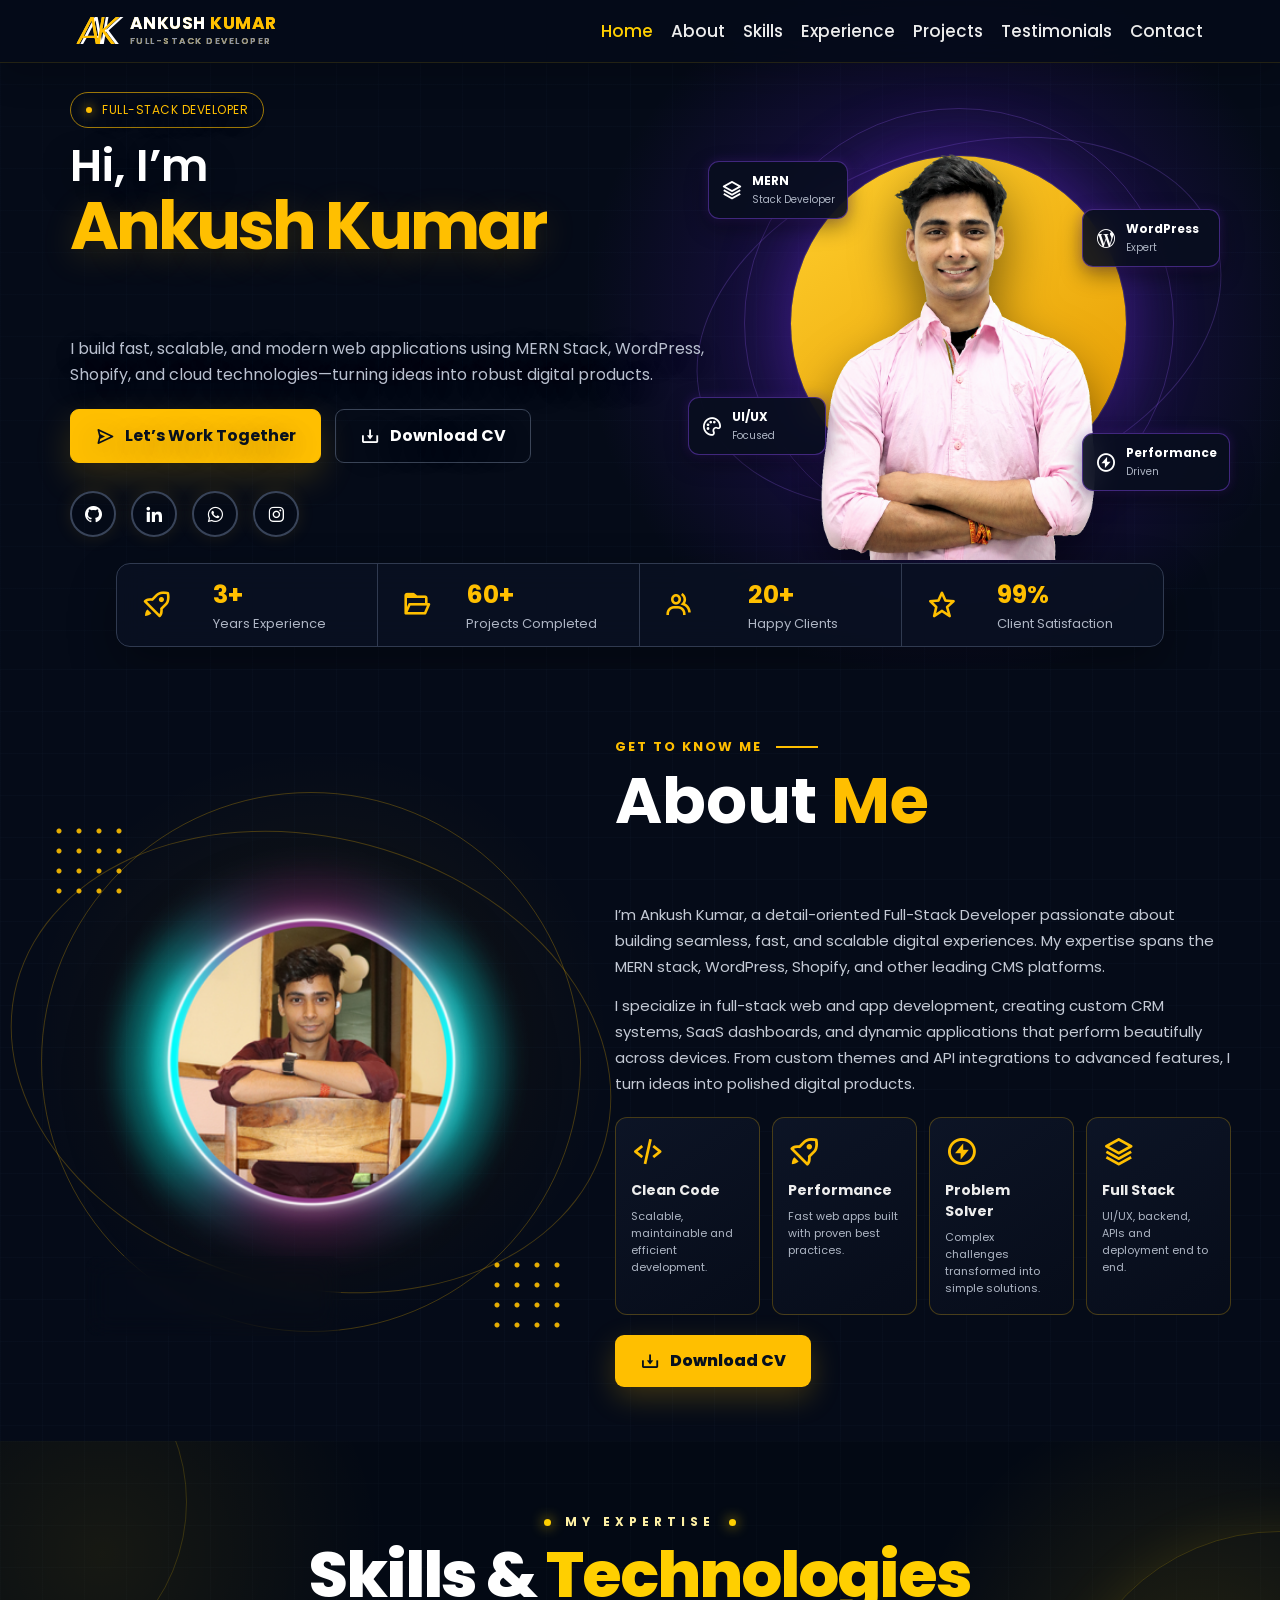
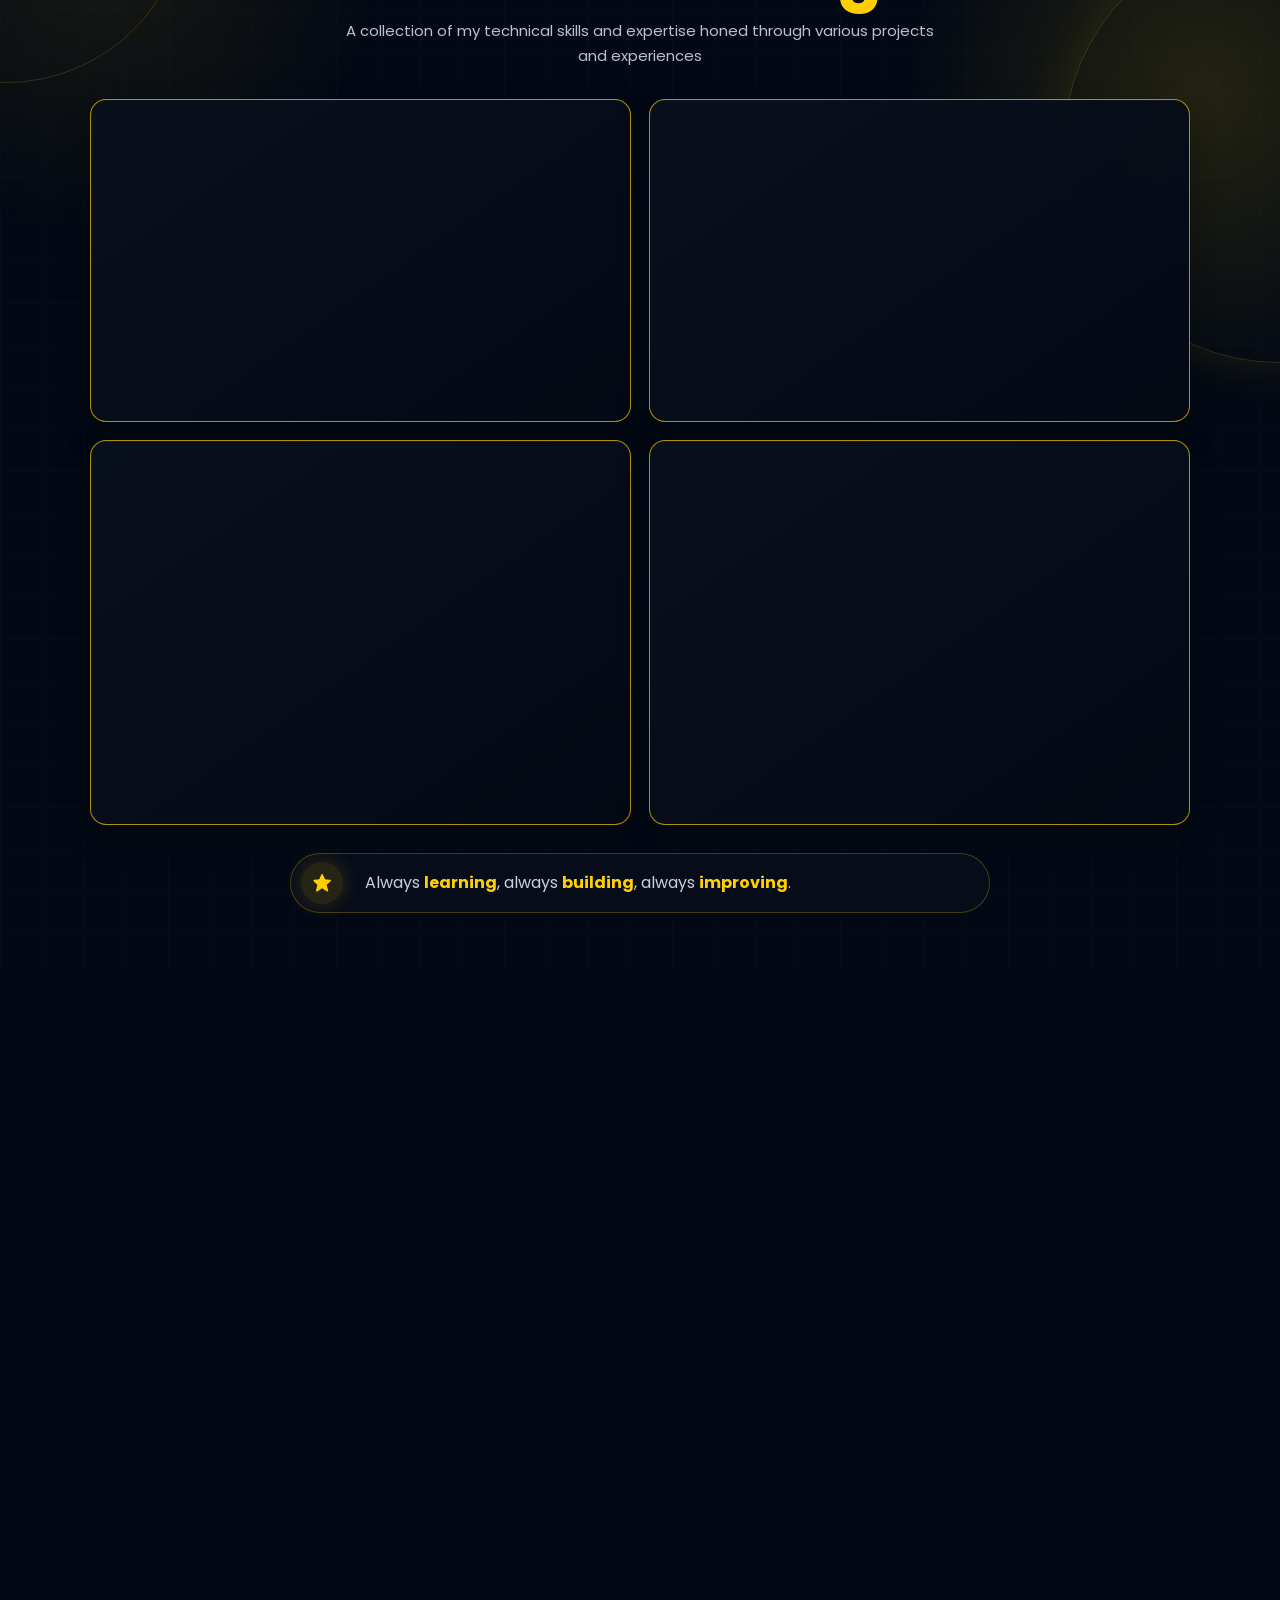
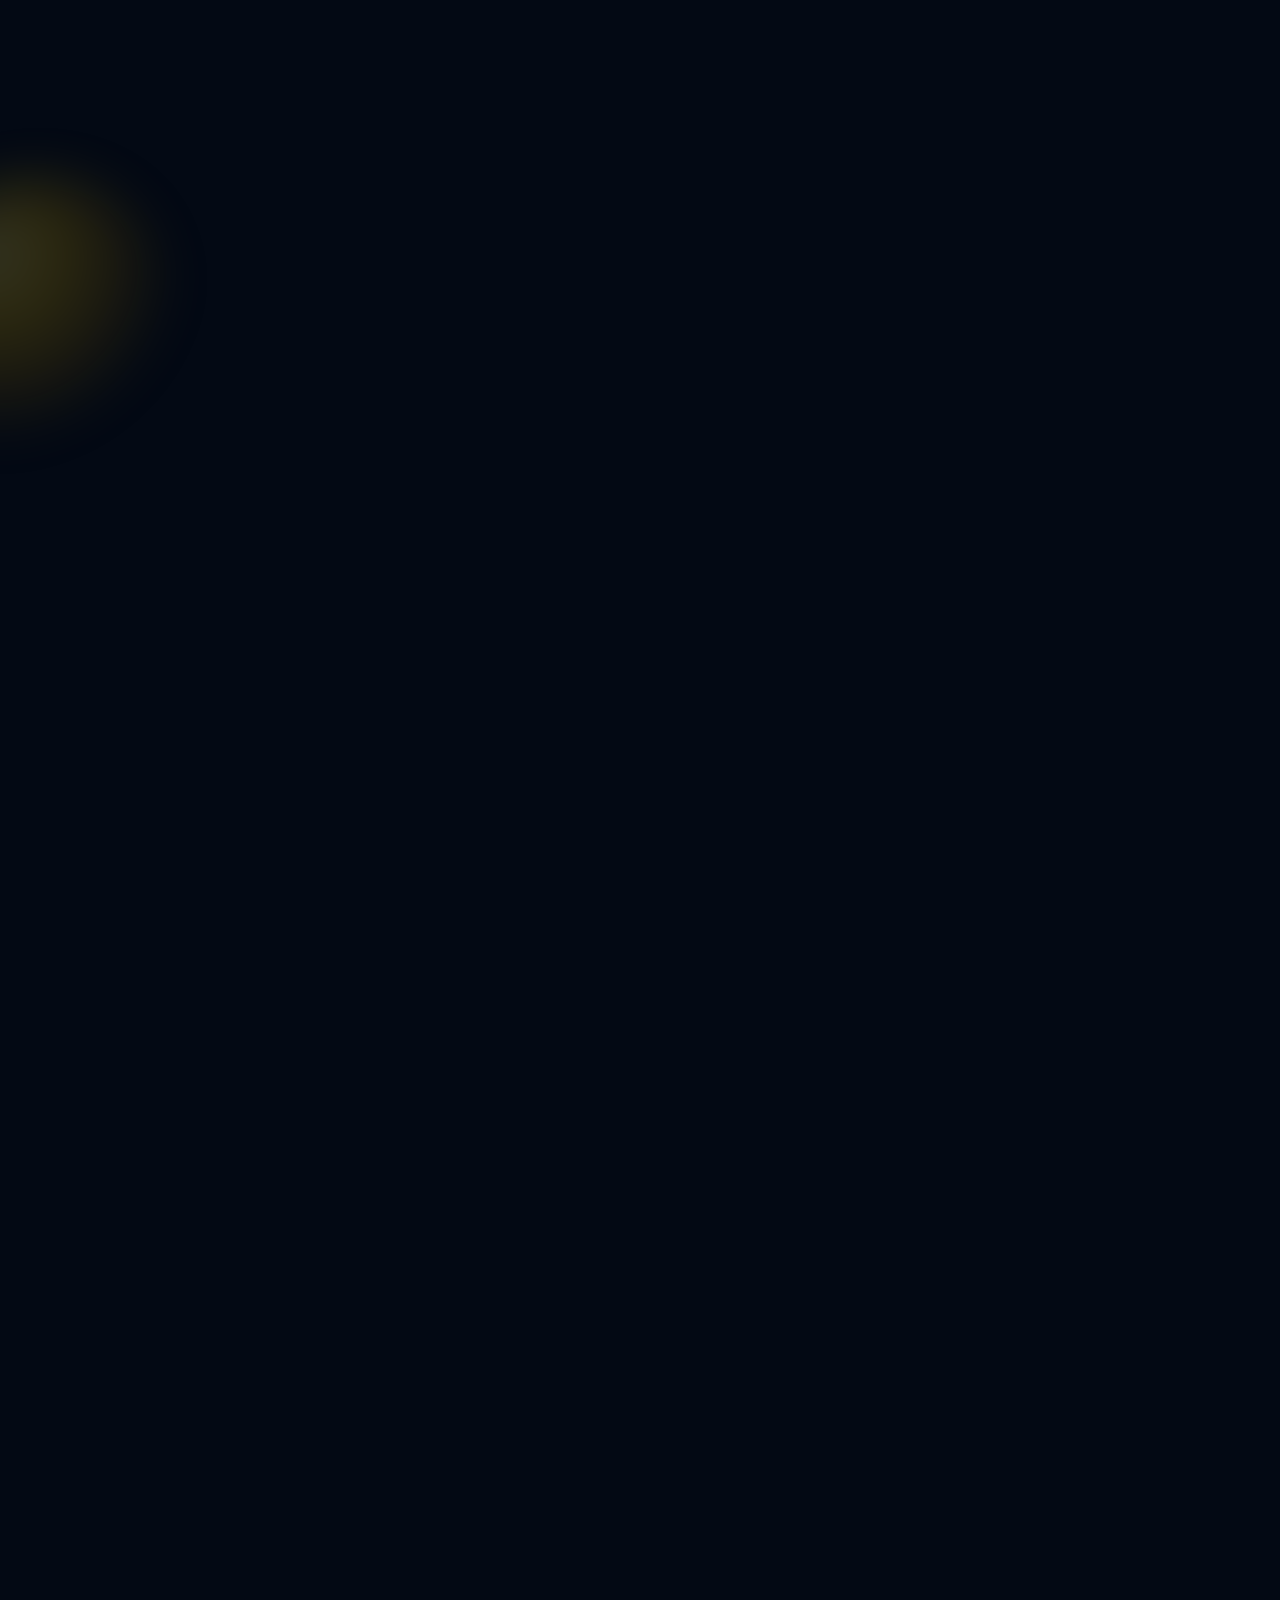
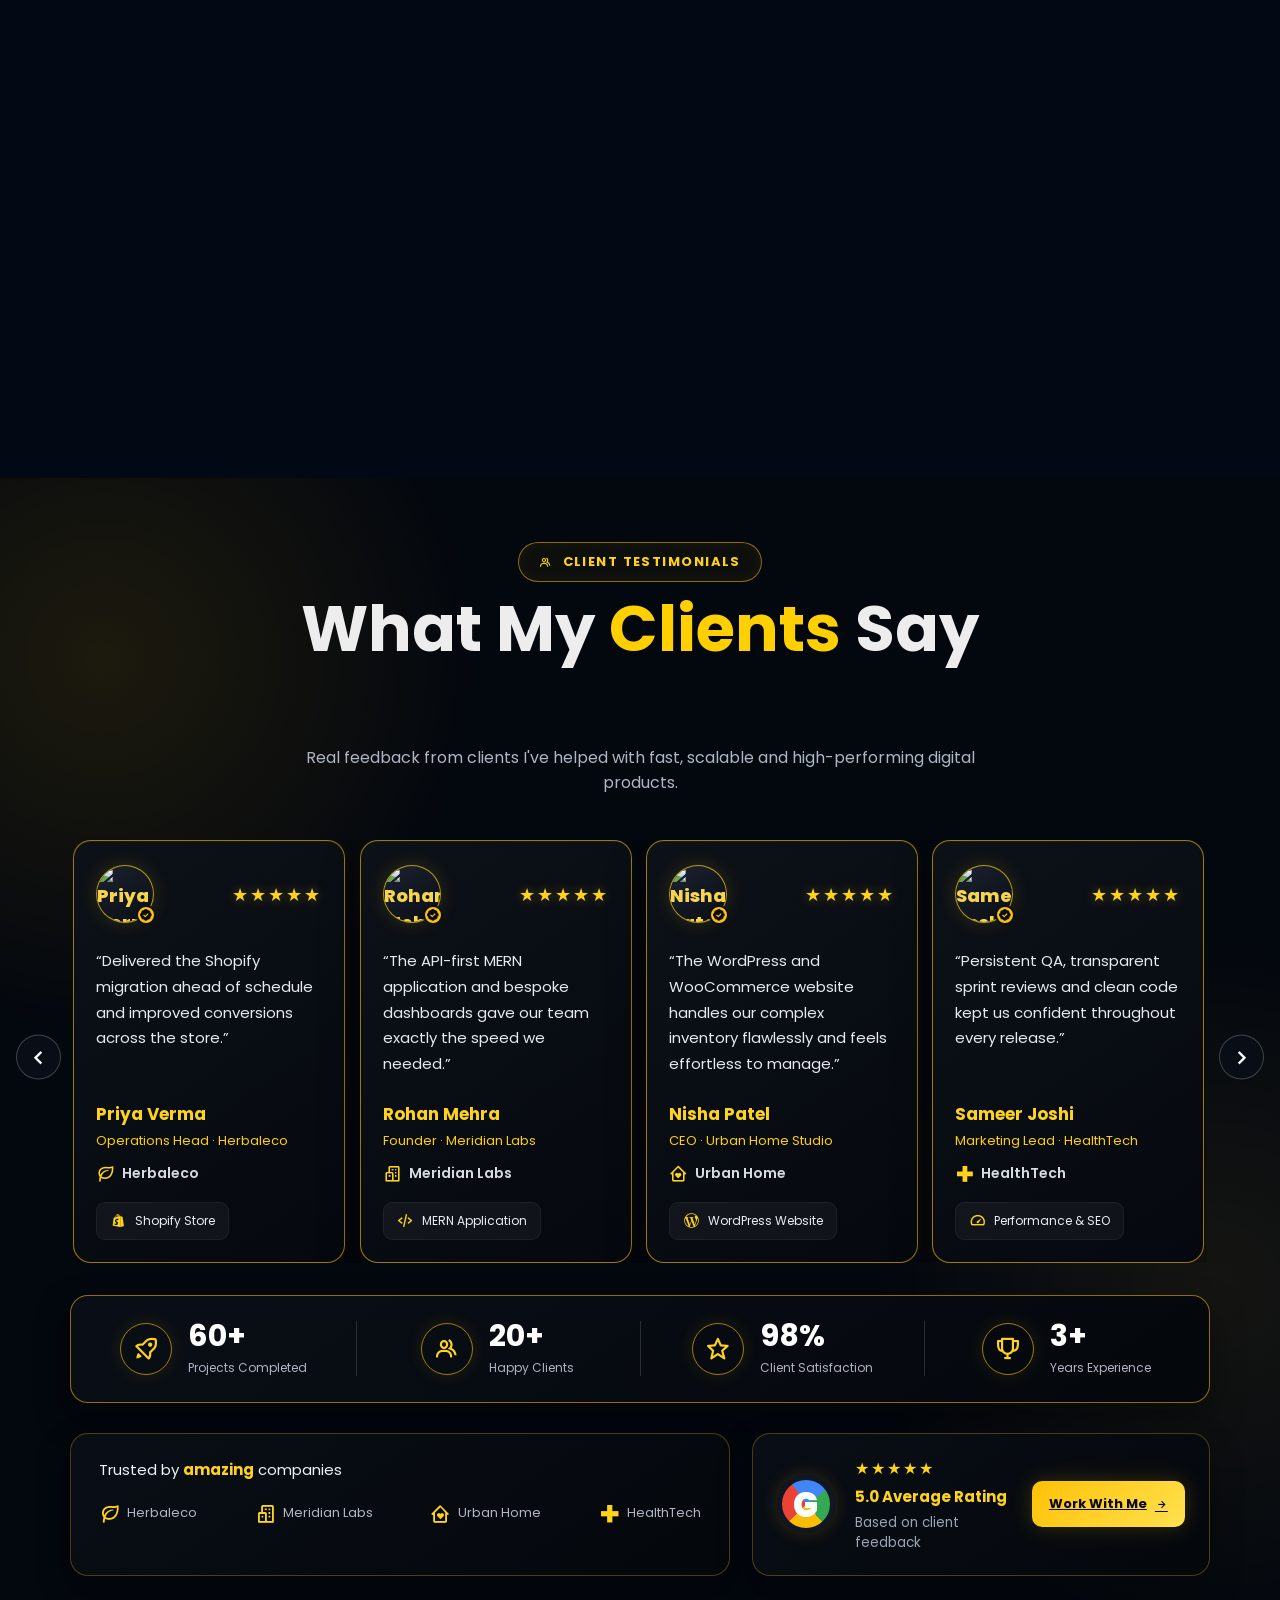
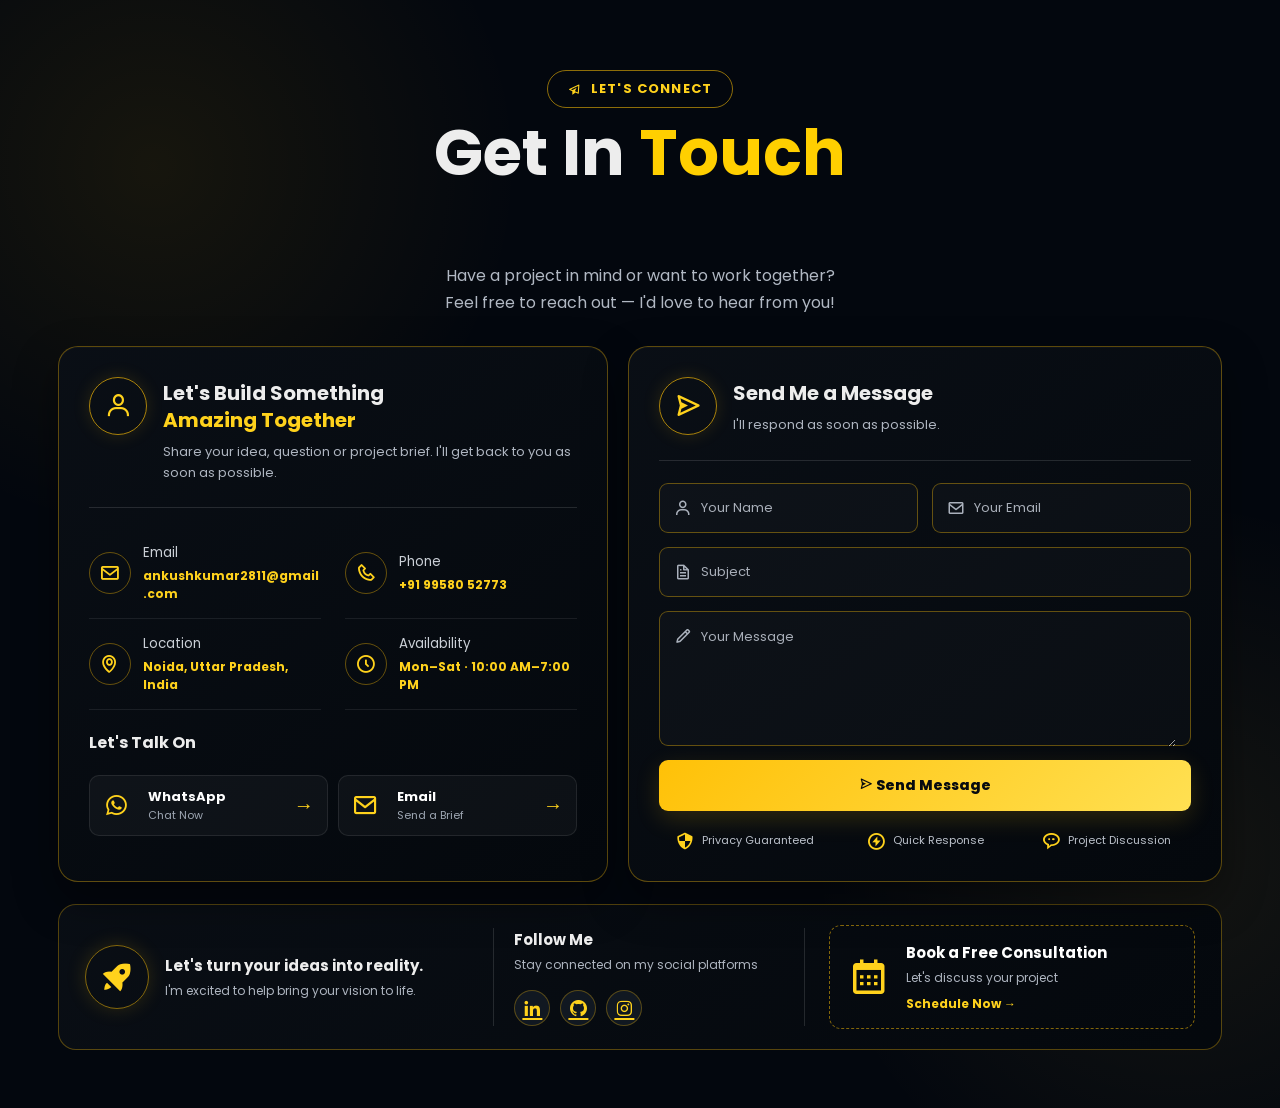
==== index.html @ 87439d81 "Expand full stack project showcase" ====
﻿<!DOCTYPE html>
<html lang="en">
<head>
    <meta charset="UTF-8">
    <meta name="viewport" content="width=device-width, initial-scale=1.0">
    <title>Ankush Kumar | Full Stack Developer Portfolio</title>
    <meta name="description" content="Ankush Kumar is a Full Stack Developer specializing in MERN stack, React, Node.js, WordPress, Shopify, CRM, SaaS dashboards and scalable web applications.">
    <meta name="keywords" content="Full Stack Developer, Full Stack Web Developer, MERN Stack Developer, React Developer, Node.js Developer, JavaScript Developer, WordPress Developer, Shopify Developer, Web Application Developer, Front End Developer, Back End Developer, CRM Developer, SaaS Developer, API Integration Specialist, WooCommerce Developer, freelance web developer, Full Stack Developer India, Full Stack Developer Delhi NCR, Ankush Kumar">
    <meta name="author" content="Ankush Kumar">
    <meta name="robots" content="index, follow, max-image-preview:large, max-snippet:-1, max-video-preview:-1">
    <meta name="theme-color" content="#08121f">
    <meta name="color-scheme" content="dark">

    <link rel="icon" href="ankush.png?v=2" type="image/png">
    <link rel="manifest" href="site.webmanifest">
    <link rel="apple-touch-icon" href="ankush.png">

    <meta property="og:title" content="Ankush Kumar | Full Stack Developer">
    <meta property="og:description" content="Full Stack Developer building MERN applications, WordPress and Shopify websites, custom CRM systems, SaaS dashboards and API integrations.">
    <meta property="og:image" content="ankush.jpg">
    <meta property="og:image:alt" content="Ankush Kumar, Full Stack Developer">
    <meta property="og:type" content="website">
    <meta property="og:locale" content="en_IN">
    <meta property="og:site_name" content="Ankush Kumar — Full Stack Developer">
    <meta name="twitter:card" content="summary_large_image">
    <meta name="twitter:title" content="Ankush Kumar | Full Stack Developer">
    <meta name="twitter:description" content="MERN, React, Node.js, WordPress and Shopify developer building scalable web apps, CRM systems and SaaS dashboards.">
    <meta name="twitter:image" content="ankush.jpg">
    <link rel="preconnect" href="https://unpkg.com">
    <link rel="dns-prefetch" href="https://unpkg.com">
    <link rel="stylesheet" href="Portfolio.css?v=20260808-2">
    <link href='https://unpkg.com/boxicons@2.1.4/css/boxicons.min.css' rel='stylesheet'>
    <script defer src="https://unpkg.com/typed.js@2.1.0/dist/typed.umd.js"></script>
    <!-- Tailwind (Play CDN) with prefix and preflight disabled to avoid conflicts -->
    <script>
      tailwind = { config: { prefix: 'tw-', corePlugins: { preflight: false }, theme: { extend: {} } } };
    </script>
    <script src="https://cdn.tailwindcss.com"></script>
    <script type="application/ld+json">
    {
      "@context": "https://schema.org",
      "@type": "Person",
      "name": "Ankush Kumar",
      "jobTitle": "Full Stack Developer",
      "image": "ankush.jpg",
      "email": "mailto:ankushkumar2811@gmail.com",
      "telephone": "+91-99580-52773",
      "address": {
        "@type": "PostalAddress",
        "addressRegion": "Delhi NCR",
        "addressCountry": "IN"
      },
      "sameAs": [
        "https://github.com/Ankushkumar2811",
        "https://www.linkedin.com/in/ankush-kumar-3a835a340"
      ],
      "knowsAbout": [
        "Full Stack Development",
        "MERN Stack Development",
        "React",
        "Node.js",
        "JavaScript",
        "TypeScript",
        "WordPress Development",
        "WooCommerce",
        "Shopify Development",
        "CRM Development",
        "SaaS Development",
        "API Integration",
        "Web Application Development"
      ]
    }
    </script>

</head>
<body>
    <div class="ambient-3d" aria-hidden="true">
        <span class="orb orb-one"></span>
        <span class="orb orb-two"></span>
        <span class="orb orb-three"></span>
        <span class="space-grid"></span>
    </div>
    <header class="header">
        <a href="#home" class="logo hero-logo" aria-label="Ankush Kumar home">
            <span class="logo-mark">AK</span>
            <span class="logo-copy"><strong>ANKUSH <em>KUMAR</em></strong><small>FULL-STACK DEVELOPER</small></span>
        </a>
        <nav class="navbar">
            <a href="#home" style="--i:1" class="active">Home</a>
            <a href="#about" style="--i:2">About</a>
            <a href="#skills" style="--i:4">Skills</a>
            <a href="#experience" style="--i:5">Experience</a>
            <a href="#projects" style="--i:7">Projects</a>
            <a href="#testimonials" style="--i:8">Testimonials</a>
            <a href="#contact" style="--i:9">Contact</a>
        </nav>
        <button class="menu-toggle" type="button" aria-label="Open navigation menu" aria-expanded="false"><i class='bx bx-menu'></i></button>
    </header>
    <section class="home" id="home">
        <div class="hero-main">
            <div class="home-content">
                <div class="hero-eyebrow"><span></span> Full-Stack Developer</div>
                <p class="hero-hello">Hi, I’m</p>
                <h1>Ankush Kumar</h1>
                <h2 class="impact-line"><span class="impact-text"></span></h2>
                <p class="hero-intro">I build fast, scalable, and modern web applications using MERN Stack, WordPress, Shopify, and cloud technologies—turning ideas into robust digital products.</p>
                <div class="hero-actions">
                    <a class="hero-btn primary" href="https://api.whatsapp.com/send?phone=919958052773" target="_blank" rel="noopener noreferrer"><i class='bx bx-send'></i> Let’s Work Together</a>
                    <a class="hero-btn secondary" href="Ankush%20Kumar%20Resume.pdf" download="Ankush-Kumar-Resume.pdf"><i class='bx bx-download'></i> Download CV</a>
                </div>
                <div class="home-sci">
                    <a href="https://github.com/Ankushkumar2811" target="_blank" rel="noopener noreferrer" aria-label="GitHub"><i class='bx bxl-github'></i></a>
                    <a href="https://www.linkedin.com/in/ankush-kumar-3a835a340" target="_blank" rel="noopener noreferrer" aria-label="LinkedIn"><i class='bx bxl-linkedin'></i></a>
                    <a href="https://api.whatsapp.com/send?phone=919958052773" target="_blank" rel="noopener noreferrer" aria-label="WhatsApp"><i class='bx bxl-whatsapp'></i></a>
                    <a href="https://www.instagram.com/sidhartastic?igsh=MWQyczhib29uMm94eg==" target="_blank" rel="noopener noreferrer" aria-label="Instagram"><i class='bx bxl-instagram'></i></a>
                </div>
            </div>
            <div class="hero-visual" aria-label="Ankush Kumar, Full Stack Developer">
                <div class="hero-orbit orbit-one"></div><div class="hero-orbit orbit-two"></div>
                <div class="portrait-halo"></div>
                <img src="ankush-hero-cutout-v3.png?v=1" alt="Ankush Kumar — Full Stack Developer" class="hero-portrait">
                <a class="tech-float tech-mern" href="#projects" aria-label="View MERN projects"><i class='bx bx-layer'></i><span><strong>MERN</strong><small>Stack Developer</small></span></a>
                <a class="tech-float tech-wp" href="#projects" aria-label="View WordPress projects"><i class='bx bxl-wordpress'></i><span><strong>WordPress</strong><small>Expert</small></span></a>
                <a class="tech-float tech-ui" href="#skills" aria-label="View UI and UX skills"><i class='bx bx-palette'></i><span><strong>UI/UX</strong><small>Focused</small></span></a>
                <a class="tech-float tech-speed" href="#projects" aria-label="View performance-focused projects"><i class='bx bx-bolt-circle'></i><span><strong>Performance</strong><small>Driven</small></span></a>
            </div>
        </div>
        <div class="hero-stats" aria-label="Professional highlights">
            <div><i class='bx bx-rocket'></i><strong>3+</strong><span>Years Experience</span></div>
            <div><i class='bx bx-folder-open'></i><strong>60+</strong><span>Projects Completed</span></div>
            <div><i class='bx bx-group'></i><strong>20+</strong><span>Happy Clients</span></div>
            <div><i class='bx bx-star'></i><strong>99%</strong><span>Client Satisfaction</span></div>
        </div>
    </section>
    
    <section class="about" id="about">
        <div class="about-visual">
            <div class="about-orbit orbit-a"></div>
            <div class="about-orbit orbit-b"></div>
            <div class="about-halo"></div>
            <img src="ankush.png?v=2" alt="Ankush Kumar, Full Stack Developer" class="about-portrait">
            <div class="about-name-card">
                <i class='bx bx-user-circle'></i>
                <span><strong>Ankush Kumar</strong><small>Full-Stack Developer</small></span>
            </div>
            <div class="about-dots dots-top" aria-hidden="true"></div>
            <div class="about-dots dots-bottom" aria-hidden="true"></div>
        </div>
        <div class="about-text">
            <div class="about-kicker">Get to know me <span></span></div>
            <h2>About <span>Me</span></h2>
            <h4><span class="about-role"></span></h4>
            <p>I’m Ankush Kumar, a detail-oriented Full-Stack Developer passionate about building seamless, fast, and scalable digital experiences. My expertise spans the MERN stack, WordPress, Shopify, and other leading CMS platforms.</p>
            <p>I specialize in full-stack web and app development, creating custom CRM systems, SaaS dashboards, and dynamic applications that perform beautifully across devices. From custom themes and API integrations to advanced features, I turn ideas into polished digital products.</p>
            <div class="about-strengths">
                <article><i class='bx bx-code-alt'></i><strong>Clean Code</strong><span>Scalable, maintainable and efficient development.</span></article>
                <article><i class='bx bx-rocket'></i><strong>Performance</strong><span>Fast web apps built with proven best practices.</span></article>
                <article><i class='bx bx-bolt-circle'></i><strong>Problem Solver</strong><span>Complex challenges transformed into simple solutions.</span></article>
                <article><i class='bx bx-layer'></i><strong>Full Stack</strong><span>UI/UX, backend, APIs and deployment end to end.</span></article>
            </div>
            <a class="about-download" href="Ankush Kumar Resume.pdf" download><i class='bx bx-download'></i> Download CV</a>
        </div>
    </section>
    
    <!-- Services --><section id="skills" class="skills-section">
      <div class="section-header">
        <div class="skills-kicker"><span></span> My Expertise <span></span></div>
        <h2>Skills &amp; <span>Technologies</span></h2>
        <p>A collection of my technical skills and expertise honed through various projects and experiences</p>
      </div>

      <div class="skills-categories">
        <!-- Frontend -->
        <div class="category-card">
          <div class="category-heading">
            <div class="category-icon"><i class='bx bx-code-alt'></i></div>
            <div><h3>Frontend</h3><p>Building responsive and interactive user interfaces with modern frontend technologies.</p></div>
            <strong class="category-number">01</strong>
          </div>
          <div class="skills-grid">
            <div class="skill"><img src="html.png" alt="HTML"><span>HTML</span></div>
            <div class="skill"><img src="css.png" alt="CSS"><span>CSS</span></div>
            <div class="skill"><img src="sass.png" alt="SASS"><span>SASS</span></div>
            <div class="skill"><img src="javascript.png" alt="JavaScript"><span>JavaScript</span></div>
            <div class="skill"><img src="reactjs.png" alt="React JS"><span>React</span></div>
            <div class="skill"><img src="angular.png" alt="Angular"><span>Angular</span></div>
            <div class="skill"><img src="redux.png" alt="Redux"><span>Redux</span></div>
            <div class="skill"><img src="nextjs.png" alt="Next JS"><span>Next JS</span></div>
            <div class="skill"><img src="tailwindcss.png" alt="Tailwind CSS"><span>Tailwind CSS</span></div>
            <div class="skill"><img src="gsap.png" alt="GSAP"><span>GSAP</span></div>
            <div class="skill"><img src="materialui.png" alt="Material UI"><span>Material UI</span></div>
            <div class="skill"><img src="bootstrap.png" alt="Bootstrap"><span>Bootstrap</span></div>
          </div>
        </div>

        <!-- Backend -->
        <div class="category-card">
          <div class="category-heading">
            <div class="category-icon"><i class='bx bx-server'></i></div>
            <div><h3>Backend</h3><p>Developing robust and scalable server-side applications, APIs, and databases.</p></div>
            <strong class="category-number">02</strong>
          </div>
          <div class="skills-grid">
            <div class="skill"><img src="springboot.png" alt="Springboot"><span>Springboot</span></div>
            <div class="skill"><img src="nodejs.png" alt="Node JS"><span>Node JS</span></div>
            <div class="skill"><img src="express.png" alt="Express JS"><span>Express JS</span></div>
            <div class="skill"><img src="mysql.png" alt="MySQL"><span>MySQL</span></div>
            <div class="skill"><img src="mongodb.png" alt="MongoDB"><span>MongoDB</span></div>
            <div class="skill"><img src="firebase.png" alt="Firebase"><span>Firebase</span></div>
            <div class="skill"><img src="postgre.png" alt="PostgreSQL"><span>PostgreSQL</span></div>
          </div>
        </div>

        <!-- Languages -->
        <div class="category-card">
          <div class="category-heading">
            <div class="category-icon"><i class='bx bx-code-curly'></i></div>
            <div><h3>Languages</h3><p>Programming languages I use to build powerful, reliable applications.</p></div>
            <strong class="category-number">03</strong>
          </div>
          <div class="skills-grid">
            <div class="skill"><img src="c.png" alt="C"><span>C</span></div>
            <div class="skill"><img src="cpp.png" alt="C++"><span>C++</span></div>
            <div class="skill"><img src="java.png" alt="Java"><span>Java</span></div>
            <div class="skill"><img src="python.png" alt="Python"><span>Python</span></div>
            <div class="skill"><img src="csharp.png" alt="C-Sharp"><span>C-Sharp</span></div>
            <div class="skill"><img src="javascript.png" alt="JavaScript"><span>JavaScript</span></div>
            <div class="skill"><img src="typescript.png" alt="TypeScript"><span>TypeScript</span></div>
          </div>
        </div>

        <!-- Tools (only requested software) -->
        <div class="category-card">
          <div class="category-heading">
            <div class="category-icon"><i class='bx bx-wrench'></i></div>
            <div><h3>Tools</h3><p>Essential tools and platforms that enhance my development workflow.</p></div>
            <strong class="category-number">04</strong>
          </div>
          <div class="skills-grid">
            <!-- Core developer tools -->
            <div class="skill"><img src="git.png" alt="Git"><span>Git</span></div>
            <div class="skill"><img src="github.png" alt="GitHub"><span>GitHub</span></div>
            <div class="skill"><img src="vscode.png" alt="VS Code"><span>VS Code</span></div>
            <div class="skill"><img src="postman.png" alt="Postman"><span>Postman</span></div>
            <div class="skill"><img src="mc.png" alt="Compass"><span>Compass</span></div>
            <div class="skill"><img src="vercel.png" alt="Vercel"><span>Vercel</span></div>
            <div class="skill"><img src="netlify.png" alt="Netlify"><span>Netlify</span></div>
            <div class="skill"><img src="figma.png" alt="Figma"><span>Figma</span></div>

            <!-- Additional software -->
            <div class="skill"><img src="Wordpress-removebg-preview.png" alt="WordPress"><span>WordPress</span></div>
            <div class="skill"><img src="shopify.png" alt="Shopify" onerror="this.onerror=null;this.src='shopify-transparent-icon-free-png.webp';"><span>Shopify</span></div>
            <div class="skill"><img src="canva.png" alt="Canva" onerror="this.onerror=null;this.src='Canva-removebg-preview.png';"><span>Canva</span></div>
            <div class="skill"><img src="Premeir_pro-removebg-preview.png" alt="Premiere Pro"><span>Premiere Pro</span></div>
            <div class="skill"><img src="photoshop.png" alt="Photoshop" onerror="this.onerror=null;this.src='Photoshop-removebg-preview.png';"><span>Photoshop</span></div>
          </div>
        </div>
      </div>
      <div class="skills-motto"><i class='bx bxs-star'></i><p>Always <strong>learning</strong>, always <strong>building</strong>, always <strong>improving</strong>.</p></div>
    </section>
    <section id="experience" class="experience-cards">
        <div class="container">
            <div class="experience-heading">
                <div class="experience-kicker"><span></span> Journey So Far <span></span></div>
                <h1 class="sub-title">My <span>Experience</span></h1>
                <p>A timeline of roles, responsibilities, and impact I’ve created.</p>
                <div class="experience-divider"><span></span><i class='bx bx-briefcase'></i><span></span></div>
            </div>
            <div class="exp-grid">
                <div class="exp-card featured-role">
                    <div class="exp-corner"><i class='bx bx-crown'></i></div>
                    <div class="exp-header">
                        <div class="exp-logo exp-logo-initials" aria-hidden="true"><span class="exp-initial">TE</span></div>
                        <div class="exp-title">
                            <div class="exp-role"><strong>01</strong><h3><span>Senior Software Developer</span></h3></div>
                            <p><i class='bx bxs-map'></i> Thermowave Engineers Private Limited <b>•</b> Noida, Uttar Pradesh</p>
                            <p><i class='bx bx-calendar'></i> 16 Jan 2026 — Present</p>
                        </div>
                    </div>
                    <ul>
                        <li>Lead and manage the software development team at a senior level, assigning responsibilities and supporting effective execution.</li>
                        <li>Own project planning and end-to-end delivery, ensuring work is completed efficiently, accurately, and on schedule.</li>
                        <li>Earned two promotions since joining for consistently handling responsibilities, completing projects successfully, and managing the team effectively.</li>
                    </ul>
                </div>
                <div class="exp-card">
                    <div class="exp-corner"><i class='bx bx-briefcase'></i></div>
                    <div class="exp-header">
                        <div class="exp-logo" aria-hidden="true">
                            <img src="https://praharx.com/wp-content/uploads/2024/03/Untitled-design-e1711004775120.png" alt="Praharx Technologies" onerror="this.style.display='none'">
                            <span class="exp-initial">PT</span>
                        </div>
                        <div class="exp-title">
                            <div class="exp-role"><strong>02</strong><h3>Manager of <span>Web Development Department</span></h3></div>
                            <p><i class='bx bxs-map'></i> Prakhar Technologies Pvt. Ltd. <b>•</b> Noida, Uttar Pradesh</p>
                            <p><i class='bx bx-calendar'></i> Aug 2024 — Present</p>
                        </div>
                    </div>
                    <ul>
                        <li>Lead full stack team (MERN, WordPress, Android) delivering scalable products.</li>
                        <li>Built CI/CD and automation for faster, more reliable releases.</li>
                        <li>Defined coding/documentation standards and cross‑team practices.</li>
                    </ul>
                </div>

                <div class="exp-card">
                    <div class="exp-corner"><i class='bx bx-code-alt'></i></div>
                    <div class="exp-header">
                        <div class="exp-logo"><img src="https://oranemarketing.com/wp-content/uploads/2024/06/oranedgreen.png" alt="Orane Marketing" onerror="this.style.display='none'"><span class="exp-initial">OM</span></div>
                        <div class="exp-title">
                            <div class="exp-role"><strong>03</strong><h3><span>WordPress Developer</span></h3></div>
                            <p><i class='bx bxs-map'></i> Orane Marketing <b>•</b> New Delhi</p>
                            <p><i class='bx bx-calendar'></i> June 2024 — Aug 2024</p>
                        </div>
                    </div>
                    <ul>
                        <li>Delivered high quality WordPress sites with custom themes and plugins.</li>
                        <li>Collaborated closely with stakeholders.</li>
                        <li>Managed and optimized product listings; improved content accuracy and upload speed.</li>
                    </ul>
                </div>

                <div class="exp-card">
                    <div class="exp-corner"><i class='bx bx-desktop'></i></div>
                    <div class="exp-header">
                        <div class="exp-logo"><img src="https://www.webeesocial.com/wp-content/uploads/2020/12/logo-tm-compressed.png" alt="Webeesocial" onerror="this.style.display='none'"><span class="exp-initial">WS</span></div>
                        <div class="exp-title">
                            <div class="exp-role"><strong>04</strong><h3><span>Front End Developer</span></h3></div>
                            <p><i class='bx bxs-map'></i> WeBeeSocial Pvt. Ltd. <b>•</b> New Delhi</p>
                            <p><i class='bx bx-calendar'></i> Aug 2023 — May 2024</p>
                        </div>
                    </div>
                    <ul>
                        <li>Optimized UI performance and responsiveness across devices.</li>
                        <li>Improved SEO and Lighthouse scores; shipped reusable components.</li>
                    </ul>
                </div>

                <div class="exp-card">
                    <div class="exp-corner"><i class='bx bx-rocket'></i></div>
                    <div class="exp-header">
                        <div class="exp-logo"><img src="https://www.webeesocial.com/wp-content/uploads/2020/12/logo-tm-compressed.png" alt="Webeesocial" onerror="this.style.display='none'"><span class="exp-initial">WS</span></div>
                        <div class="exp-title">
                            <div class="exp-role"><strong>05</strong><h3><span>WordPress Developer</span></h3></div>
                            <p><i class='bx bxs-map'></i> WeBeeSocial Pvt. Ltd. <b>•</b> New Delhi</p>
                            <p><i class='bx bx-calendar'></i> Jan 2022 — Aug 2023</p>
                        </div>
                    </div>
                    <ul>
                        <li>Built and maintained client websites; improved engagement and conversions.</li>
                        <li>Integrated APIs, analytics, and performance optimizations.</li>
                    </ul>
                </div>
                <div class="exp-timeline-axis" aria-hidden="true">
                    <span class="axis-node node-1">02</span>
                    <span class="axis-node node-2">03</span>
                    <span class="axis-node node-3">04</span>
                    <span class="axis-node node-4">05</span>
                </div>
            </div>
            <div class="experience-summary" aria-label="Experience summary">
                <div><i class='bx bx-briefcase'></i><strong>3+</strong><span>Years Experience</span></div>
                <div><i class='bx bx-folder-open'></i><strong>60+</strong><span>Projects Completed</span></div>
                <div><i class='bx bx-group'></i><strong>20+</strong><span>Happy Clients</span></div>
                <div><i class='bx bx-code-block'></i><strong>10+</strong><span>Technologies</span></div>
                <div><i class='bx bx-star'></i><strong>99%</strong><span>Client Satisfaction</span></div>
            </div>
        </div>
    </section>

                <!-- Case Studies -->
    <section id="projects" class="projects-showcase">
        <div class="container">
            <div class="proj-header">
              <div class="project-kicker"><span></span> Portfolio <span></span></div>
              <h1 class="sub-title">My <span>Projects</span></h1>
              <p>A collection of work that reflects my passion for building scalable, user-friendly, and high-performance solutions.</p>
              <div class="project-divider"><span></span><i></i><span></span></div>
              <div class="proj-filters" role="tablist" aria-label="Project filters">
                <button class="proj-filter active" data-filter="all" role="tab" aria-selected="true"><i class='bx bxs-circle'></i> All</button>
                <button class="proj-filter" data-filter="wordpress" role="tab"><i class='bx bxl-wordpress'></i> WordPress</button>
                <button class="proj-filter" data-filter="shopify" role="tab"><i class='bx bxs-shopping-bag'></i> Shopify</button>
                <button class="proj-filter" data-filter="mern" role="tab"><i class='bx bx-code-alt'></i> MERN / Full Stack Development</button>
              </div>
            </div>

            <div class="proj-grid">
                                                <article class="proj-card platform" data-platform="true" data-cat="wordpress"
                         data-title-all="WordPress Projects"
                         data-desc-all="Custom WordPress and WooCommerce websites - themes, plugins, performance, and SEO."
                         data-tags-all="WordPress - WooCommerce"
                         data-title-wp="Atyaveda Organics"
                         data-desc-wp="Atyaveda Organics is a WooCommerce-based Ayurvedic store offering natural, herbal health and wellness products for modern holistic living."
                         data-tags-wp="WordPress - WooCommerce - Ayurveda"
                         data-live="https://atyavedaorganics.com/">
                    <div class="proj-thumb"><img src="public/images/projects/wordpress-banner.webp" data-cover="Wordpress website/Atyaverda Organics.png" data-icon="public/images/projects/wordpress-banner.webp" alt="WordPress Projects" loading="lazy"></div>
                    <div class="proj-body">
                     
                        <h3>WordPress Projects</h3>
                        <p class="desc">Custom WordPress and WooCommerce websites - themes, plugins, performance, and SEO.</p>
                        <p class="tags">WordPress - WooCommerce</p>
                        <div class="proj-actions">
                            <a class="proj-live" href="https://atyavedaorganics.com/" target="_blank" rel="noopener noreferrer">View Live</a>
                            <a class="proj-live" href="#projects" data-filter="wordpress" rel="nofollow">View Live</a>
                        </div>
                    </div>
                </article>

                

                <article class="proj-card" data-cat="wordpress">
                    <div class="proj-thumb"><img src="Wordpress website/adicraft.png" alt="adicraft WordPress preview" loading="lazy"></div>
                    <div class="proj-body">
                        <h3>adicraft</h3>
                        <p class="desc">Custom WordPress project for adicraft delivers polished UI, SEO, and responsive layouts.</p>
                        <p class="tags">WordPress - WooCommerce</p>
                        <div class="proj-actions">
                            <a class="proj-live" href="https://adicrafts.in/" target="_blank" rel="noopener noreferrer">View Live</a>
                        </div>
                    </div>
                </article>

                <article class="proj-card" data-cat="wordpress">
                    <div class="proj-thumb"><img src="Wordpress website/aj studios.png" alt="aj studios WordPress preview" loading="lazy"></div>
                    <div class="proj-body">
                        <h3>aj studios</h3>
                        <p class="desc">Custom WordPress project for aj studios delivers polished UI, SEO, and responsive layouts.</p>
                        <p class="tags">WordPress - WooCommerce</p>
                        <div class="proj-actions">
                            <a class="proj-live" href="https://www.ajstudio.in/" target="_blank" rel="noopener noreferrer">View Live</a>
                        </div>
                    </div>
                </article>

                <article class="proj-card" data-cat="wordpress">
                    <div class="proj-thumb"><img src="Wordpress website/Atyaverda Organics.png" alt="Atyaverda Organics WordPress preview" loading="lazy"></div>
                    <div class="proj-body">
                        <h3>Atyaverda Organics</h3>
                        <p class="desc">Custom WordPress project for Atyaverda Organics delivers polished UI, SEO, and responsive layouts.</p>
                        <p class="tags">WordPress - WooCommerce</p>
                        <div class="proj-actions">
                            <a class="proj-live" href="https://atyavedaorganics.com/" target="_blank" rel="noopener noreferrer">View Live</a>
                        </div>
                    </div>
                </article>

                <article class="proj-card" data-cat="wordpress">
                    <div class="proj-thumb"><img src="Wordpress website/bafa.png" alt="BLOOM AND FLY WordPress preview" loading="lazy"></div>
                    <div class="proj-body">
                        <h3>BLOOM AND FLY</h3>
                        <p class="desc">Custom WordPress project for BLOOM AND FLY delivers polished UI, SEO, and responsive layouts.</p>
                        <p class="tags">WordPress - WooCommerce</p>
                        <div class="proj-actions">
                            <a class="proj-live" href="https://bloomandfly.com/" target="_blank" rel="noopener noreferrer">View Live</a>
                        </div>
                    </div>
                </article>

                <article class="proj-card" data-cat="wordpress">
                    <div class="proj-thumb"><img src="Wordpress website/bhagya vati.png" alt="bhagya vati WordPress preview" loading="lazy"></div>
                    <div class="proj-body">
                        <h3>bhagya vati</h3>
                        <p class="desc">Custom WordPress project for bhagya vati delivers polished UI, SEO, and responsive layouts.</p>
                        <p class="tags">WordPress - WooCommerce</p>
                        <div class="proj-actions">
                            <a class="proj-live" href="https://drbhagyavathi.com/" target="_blank" rel="noopener noreferrer">View Live</a>
                        </div>
                    </div>
                </article>

                <article class="proj-card" data-cat="wordpress">
                    <div class="proj-thumb"><img src="Wordpress website/chadha.png" alt="chadha WordPress preview" loading="lazy"></div>
                    <div class="proj-body">
                        <h3>chadha</h3>
                        <p class="desc">Custom WordPress project for chadha delivers polished UI, SEO, and responsive layouts.</p>
                        <p class="tags">WordPress - WooCommerce</p>
                        <div class="proj-actions">
                            <a class="proj-live" href="https://chadhahospital.com/" target="_blank" rel="noopener noreferrer">View Live</a>
                        </div>
                    </div>
                </article>

                <article class="proj-card" data-cat="wordpress">
                    <div class="proj-thumb"><img src="public/images/projects/chemtradex-banner.png" alt="ChemtradeX website preview" loading="lazy"></div>
                    <div class="proj-body">
                        <h3>Chemtradex</h3>
                        <p class="desc">Custom WordPress project for Chemtradex delivers polished UI, SEO, and responsive layouts.</p>
                        <p class="tags">WordPress - WooCommerce</p>
                        <div class="proj-actions">
                            <a class="proj-live" href="https://chemtradex.com/" target="_blank" rel="noopener noreferrer">View Live</a>
                        </div>
                    </div>
                </article>

                <article class="proj-card" data-cat="wordpress">
                    <div class="proj-thumb"><img src="Wordpress website/cure heal.png" alt="cure heal WordPress preview" loading="lazy"></div>
                    <div class="proj-body">
                        <h3>cure heal</h3>
                        <p class="desc">Custom WordPress project for cure heal delivers polished UI, SEO, and responsive layouts.</p>
                        <p class="tags">WordPress - WooCommerce</p>
                        <div class="proj-actions">
                            <a class="proj-live" href="https://cureheal.co.in/" target="_blank" rel="noopener noreferrer">View Live</a>
                        </div>
                    </div>
                </article>

                <article class="proj-card" data-cat="wordpress">
                    <div class="proj-thumb"><img src="Wordpress website/Deepa.png" alt="Deepa WordPress preview" loading="lazy"></div>
                    <div class="proj-body">
                        <h3>Deepa</h3>
                        <p class="desc">Custom WordPress project for Deepa delivers polished UI, SEO, and responsive layouts.</p>
                        <p class="tags">WordPress - WooCommerce</p>
                        <div class="proj-actions">
                            <a class="proj-live" href="https://drdeepadurejagyne.com/" target="_blank" rel="noopener noreferrer">View Live</a>
                        </div>
                    </div>
                </article>

                <article class="proj-card" data-cat="wordpress">
                    <div class="proj-thumb"><img src="Wordpress website/divyapandey.png" alt="divyapandey WordPress preview" loading="lazy"></div>
                    <div class="proj-body">
                        <h3>divyapandey</h3>
                        <p class="desc">Custom WordPress project for divyapandey delivers polished UI, SEO, and responsive layouts.</p>
                        <p class="tags">WordPress - WooCommerce</p>
                        <div class="proj-actions">
                            <a class="proj-live" href="https://divyapandey.com/" target="_blank" rel="noopener noreferrer">View Live</a>
                        </div>
                    </div>
                </article>

                <article class="proj-card" data-cat="wordpress">
                    <div class="proj-thumb"><img src="Wordpress website/doxtreat.png" alt="doxtreat WordPress preview" loading="lazy"></div>
                    <div class="proj-body">
                        <h3>doxtreat</h3>
                        <p class="desc">Custom WordPress project for doxtreat delivers polished UI, SEO, and responsive layouts.</p>
                        <p class="tags">WordPress - WooCommerce</p>
                        <div class="proj-actions">
                            <a class="proj-live" href="https://doxtreat.in/" target="_blank" rel="noopener noreferrer">View Live</a>
                        </div>
                    </div>
                </article>

                <article class="proj-card" data-cat="wordpress">
                    <div class="proj-thumb"><img src="Wordpress website/dr lalit.png" alt="dr lalit WordPress preview" loading="lazy"></div>
                    <div class="proj-body">
                        <h3>dr lalit</h3>
                        <p class="desc">Custom WordPress project for dr lalit delivers polished UI, SEO, and responsive layouts.</p>
                        <p class="tags">WordPress - WooCommerce</p>
                        <div class="proj-actions">
                            <a class="proj-live" href="https://lalitmalik.com/" target="_blank" rel="noopener noreferrer">View Live</a>
                        </div>
                    </div>
                </article>

                <article class="proj-card" data-cat="wordpress">
                    <div class="proj-thumb"><img src="Wordpress website/drarchitgoyal.png" alt="drarchitgoyal WordPress preview" loading="lazy"></div>
                    <div class="proj-body">
                        <h3>drarchitgoyal</h3>
                        <p class="desc">Custom WordPress project for drarchitgoyal delivers polished UI, SEO, and responsive layouts.</p>
                        <p class="tags">WordPress - WooCommerce</p>
                        <div class="proj-actions">
                            <a class="proj-live" href="https://drarchitgoyal.com/" target="_blank" rel="noopener noreferrer">View Live</a>
                        </div>
                    </div>
                </article>

                <article class="proj-card" data-cat="wordpress">
                    <div class="proj-thumb"><img src="Wordpress website/drvivek.png" alt="drvivek WordPress preview" loading="lazy"></div>
                    <div class="proj-body">
                        <h3>drvivek</h3>
                        <p class="desc">Custom WordPress project for drvivek delivers polished UI, SEO, and responsive layouts.</p>
                        <p class="tags">WordPress - WooCommerce</p>
                        <div class="proj-actions">
                            <a class="proj-live" href="https://drvivekpathak.com/" target="_blank" rel="noopener noreferrer">View Live</a>
                        </div>
                    </div>
                </article>

                <article class="proj-card" data-cat="wordpress">
                    <div class="proj-thumb"><img src="Wordpress website/Elepahant.png" alt="Elepahant WordPress preview" loading="lazy"></div>
                    <div class="proj-body">
                        <h3>Elepahant</h3>
                        <p class="desc">Custom WordPress project for Elepahant delivers polished UI, SEO, and responsive layouts.</p>
                        <p class="tags">WordPress - WooCommerce</p>
                        <div class="proj-actions">
                            <a class="proj-live" href="https://elephantaircompressor.in/" target="_blank" rel="noopener noreferrer">View Live</a>
                        </div>
                    </div>
                </article>

                <article class="proj-card" data-cat="wordpress">
                    <div class="proj-thumb"><img src="Wordpress website/faith.png" alt="faith WordPress preview" loading="lazy"></div>
                    <div class="proj-body">
                        <h3>faith</h3>
                        <p class="desc">Custom WordPress project for faith delivers polished UI, SEO, and responsive layouts.</p>
                        <p class="tags">WordPress - WooCommerce</p>
                        <div class="proj-actions">
                            <a class="proj-live" href="https://faithfertility.com/" target="_blank" rel="noopener noreferrer">View Live</a>
                        </div>
                    </div>
                </article>

                <article class="proj-card" data-cat="wordpress">
                    <div class="proj-thumb"><img src="Wordpress website/HHC.png" alt="HHC WordPress preview" loading="lazy"></div>
                    <div class="proj-body">
                        <h3>HHC</h3>
                        <p class="desc">Custom WordPress project for HHC delivers polished UI, SEO, and responsive layouts.</p>
                        <p class="tags">WordPress - WooCommerce</p>
                        <div class="proj-actions">
                            <a class="proj-live" href="https://healthyhumanclinics.com/" target="_blank" rel="noopener noreferrer">View Live</a>
                        </div>
                    </div>
                </article>

                <article class="proj-card" data-cat="wordpress">
                    <div class="proj-thumb"><img src="Wordpress website/hindustan.png" alt="hindustan WordPress preview" loading="lazy"></div>
                    <div class="proj-body">
                        <h3>hindustan</h3>
                        <p class="desc">Custom WordPress project for hindustan delivers polished UI, SEO, and responsive layouts.</p>
                        <p class="tags">WordPress - WooCommerce</p>
                        <div class="proj-actions">
                            <a class="proj-live" href="https://hindustantools.in/" target="_blank" rel="noopener noreferrer">View Live</a>
                        </div>
                    </div>
                </article>

                <article class="proj-card" data-cat="wordpress">
                    <div class="proj-thumb"><img src="Wordpress website/hyco.png" alt="hyco WordPress preview" loading="lazy"></div>
                    <div class="proj-body">
                        <h3>hyco</h3>
                        <p class="desc">Custom WordPress project for hyco delivers polished UI, SEO, and responsive layouts.</p>
                        <p class="tags">WordPress - WooCommerce</p>
                        <div class="proj-actions">
                            <a class="proj-live" href="https://hycoproducts.in/" target="_blank" rel="noopener noreferrer">View Live</a>
                        </div>
                    </div>
                </article>

                <article class="proj-card" data-cat="wordpress">
                    <div class="proj-thumb"><img src="Wordpress website/krishnakirpa.png" alt="krishnakirpa WordPress preview" loading="lazy"></div>
                    <div class="proj-body">
                        <h3>krishnakirpa</h3>
                        <p class="desc">Custom WordPress project for krishnakirpa delivers polished UI, SEO, and responsive layouts.</p>
                        <p class="tags">WordPress - WooCommerce</p>
                        <div class="proj-actions">
                            <a class="proj-live" href="https://krishankirpafoundation.in/" target="_blank" rel="noopener noreferrer">View Live</a>
                        </div>
                    </div>
                </article>

                <article class="proj-card" data-cat="wordpress">
                    <div class="proj-thumb"><img src="Wordpress website/Loan.png" alt="Loan WordPress preview" loading="lazy"></div>
                    <div class="proj-body">
                        <h3>Loan</h3>
                        <p class="desc">Custom WordPress project for Loan delivers polished UI, SEO, and responsive layouts.</p>
                        <p class="tags">WordPress - WooCommerce</p>
                        <div class="proj-actions">
                            <a class="proj-live" href="https://loansaathi.in/" target="_blank" rel="noopener noreferrer">View Live</a>
                        </div>
                    </div>
                </article>

                <article class="proj-card" data-cat="wordpress">
                    <div class="proj-thumb"><img src="public/images/projects/lotus-rice-banner.png" alt="Lotus Rice Mills website preview" loading="lazy"></div>
                    <div class="proj-body">
                        <h3>lotus new</h3>
                        <p class="desc">Custom WordPress project for lotus new delivers polished UI, SEO, and responsive layouts.</p>
                        <p class="tags">WordPress - WooCommerce</p>
                        <div class="proj-actions">
                            <a class="proj-live" href="https://lotusricemill.com/" target="_blank" rel="noopener noreferrer">View Live</a>
                        </div>
                    </div>
                </article>

                <article class="proj-card" data-cat="wordpress">
                    <div class="proj-thumb"><img src="public/images/projects/lotus-rice-banner.png" alt="Lotus Rice Mills website preview" loading="lazy"></div>
                    <div class="proj-body">
                        <h3>lotus single</h3>
                        <p class="desc">Custom WordPress project for lotus single delivers polished UI, SEO, and responsive layouts.</p>
                        <p class="tags">WordPress - WooCommerce</p>
                        <div class="proj-actions">
                            <a class="proj-live" href="https://lotusricemill.com/" target="_blank" rel="noopener noreferrer">View Live</a>
                        </div>
                    </div>
                </article>

                <article class="proj-card" data-cat="wordpress">
                    <div class="proj-thumb"><img src="Wordpress website/mstudios.png" alt="mstudios WordPress preview" loading="lazy"></div>
                    <div class="proj-body">
                        <h3>mstudios</h3>
                        <p class="desc">Custom WordPress project for mstudios delivers polished UI, SEO, and responsive layouts.</p>
                        <p class="tags">WordPress - WooCommerce</p>
                        <div class="proj-actions">
                            <a class="proj-live" href="https://mstudiofurnitures.com/" target="_blank" rel="noopener noreferrer">View Live</a>
                        </div>
                    </div>
                </article>

                <article class="proj-card" data-cat="wordpress">
                    <div class="proj-thumb"><img src="Wordpress website/ngo.png" alt="ngo WordPress preview" loading="lazy"></div>
                    <div class="proj-body">
                        <h3>ngo</h3>
                        <p class="desc">Custom WordPress project for ngo delivers polished UI, SEO, and responsive layouts.</p>
                        <p class="tags">WordPress - WooCommerce</p>
                        <div class="proj-actions">
                            <a class="proj-live" href="https://ngostartup.com/" target="_blank" rel="noopener noreferrer">View Live</a>
                        </div>
                    </div>
                </article>

                <article class="proj-card" data-cat="wordpress">
                    <div class="proj-thumb"><img src="Wordpress website/niapharmacy.png" alt="PharmEasy WordPress preview" loading="lazy"></div>
                    <div class="proj-body">
                        <h3>PharmEasy</h3>
                        <p class="desc">Custom WordPress project for PharmEasy delivers polished UI, SEO, and responsive layouts.</p>
                        <p class="tags">WordPress - WooCommerce</p>
                        <div class="proj-actions">
                            <a class="proj-live" href="https://pharmeasy.in/" target="_blank" rel="noopener noreferrer">View Live</a>
                        </div>
                    </div>
                </article>

                <article class="proj-card" data-cat="wordpress">
                    <div class="proj-thumb"><img src="Wordpress website/novanta.png" alt="novanta WordPress preview" loading="lazy"></div>
                    <div class="proj-body">
                        <h3>novanta</h3>
                        <p class="desc">Custom WordPress project for novanta delivers polished UI, SEO, and responsive layouts.</p>
                        <p class="tags">WordPress - WooCommerce</p>
                        <div class="proj-actions">
                            <a class="proj-live" href="https://www.novantahospitals.com/" target="_blank" rel="noopener noreferrer">View Live</a>
                        </div>
                    </div>
                </article>

                <article class="proj-card" data-cat="wordpress">
                    <div class="proj-thumb"><img src="Wordpress website/Ojas dental.png" alt="Ojas dental WordPress preview" loading="lazy"></div>
                    <div class="proj-body">
                        <h3>Ojas dental</h3>
                        <p class="desc">Custom WordPress project for Ojas dental delivers polished UI, SEO, and responsive layouts.</p>
                        <p class="tags">WordPress - WooCommerce</p>
                        <div class="proj-actions">
                            <a class="proj-live" href="https://ojasdentalclinic.com/" target="_blank" rel="noopener noreferrer">View Live</a>
                        </div>
                    </div>
                </article>

                <article class="proj-card" data-cat="wordpress">
                    <div class="proj-thumb"><img src="Wordpress website/our vision.png" alt="our vision WordPress preview" loading="lazy"></div>
                    <div class="proj-body">
                        <h3>our vision</h3>
                        <p class="desc">Custom WordPress project for our vision delivers polished UI, SEO, and responsive layouts.</p>
                        <p class="tags">WordPress - WooCommerce</p>
                        <div class="proj-actions">
                            <a class="proj-live" href="https://ourvisioncraft.com/" target="_blank" rel="noopener noreferrer">View Live</a>
                        </div>
                    </div>
                </article>

                <article class="proj-card" data-cat="wordpress">
                    <div class="proj-thumb"><img src="Wordpress website/oxygrow.png" alt="oxygrow WordPress preview" loading="lazy"></div>
                    <div class="proj-body">
                        <h3>oxygrow</h3>
                        <p class="desc">Custom WordPress project for oxygrow delivers polished UI, SEO, and responsive layouts.</p>
                        <p class="tags">WordPress - WooCommerce</p>
                        <div class="proj-actions">
                            <a class="proj-live" href="https://www.oxygrowagro.in/" target="_blank" rel="noopener noreferrer">View Live</a>
                        </div>
                    </div>
                </article>

                <article class="proj-card" data-cat="wordpress">
                    <div class="proj-thumb"><img src="Wordpress website/Parrytech.png" alt="Parrytech WordPress preview" loading="lazy"></div>
                    <div class="proj-body">
                        <h3>Parrytech Hydraulics</h3>
                        <p class="desc">Custom WordPress project for Parrytech Hydraulics delivers polished UI, SEO, and responsive layouts.</p>
                        <p class="tags">WordPress - WooCommerce</p>
                        <div class="proj-actions">
                            <a class="proj-live" href="https://parrytechhydraulics.com/" target="_blank" rel="noopener noreferrer">View Live</a>
                        </div>
                    </div>
                </article>

                <article class="proj-card" data-cat="wordpress">
                    <div class="proj-thumb"><img src="Wordpress website/party.png" alt="party WordPress preview" loading="lazy"></div>
                    <div class="proj-body">
                        <h3>party</h3>
                        <p class="desc">Custom WordPress project for party delivers polished UI, SEO, and responsive layouts.</p>
                        <p class="tags">WordPress - WooCommerce</p>
                        <div class="proj-actions">
                            <a class="proj-live" href="https://partyhirevk.com.au/" target="_blank" rel="noopener noreferrer">View Live</a>
                        </div>
                    </div>
                </article>

                <article class="proj-card" data-cat="wordpress">
                    <div class="proj-thumb"><img src="Wordpress website/prshant agarwal.png" alt="prshant agarwal WordPress preview" loading="lazy"></div>
                    <div class="proj-body">
                        <h3>prshant agarwal</h3>
                        <p class="desc">Custom WordPress project for prshant agarwal delivers polished UI, SEO, and responsive layouts.</p>
                        <p class="tags">WordPress - WooCommerce</p>
                        <div class="proj-actions">
                            <a class="proj-live" href="https://drprashantneurosurgeon.com/" target="_blank" rel="noopener noreferrer">View Live</a>
                        </div>
                    </div>
                </article>

                <article class="proj-card" data-cat="wordpress">
                    <div class="proj-thumb"><img src="Wordpress website/Sadaweh.png" alt="Sadaweh WordPress preview" loading="lazy"></div>
                    <div class="proj-body">
                        <h3>Sadaweh</h3>
                        <p class="desc">Custom WordPress project for Sadaweh delivers polished UI, SEO, and responsive layouts.</p>
                        <p class="tags">WordPress - WooCommerce</p>
                        <div class="proj-actions">
                            <a class="proj-live" href="https://sadawehfinancial.com/" target="_blank" rel="noopener noreferrer">View Live</a>
                        </div>
                    </div>
                </article>

                <article class="proj-card" data-cat="wordpress">
                    <div class="proj-thumb"><img src="Wordpress website/skinlush.png" alt="skinlush WordPress preview" loading="lazy"></div>
                    <div class="proj-body">
                        <h3>skinlush</h3>
                        <p class="desc">Custom WordPress project for skinlush delivers polished UI, SEO, and responsive layouts.</p>
                        <p class="tags">WordPress - WooCommerce</p>
                        <div class="proj-actions">
                            <a class="proj-live" href="https://theskinlush.in/" target="_blank" rel="noopener noreferrer">View Live</a>
                        </div>
                    </div>
                </article>

                <article class="proj-card" data-cat="wordpress">
                    <div class="proj-thumb"><img src="Wordpress website/sunshine.png" alt="sunshine WordPress preview" loading="lazy"></div>
                    <div class="proj-body">
                        <h3>sunshine</h3>
                        <p class="desc">Custom WordPress project for sunshine delivers polished UI, SEO, and responsive layouts.</p>
                        <p class="tags">WordPress - WooCommerce</p>
                        <div class="proj-actions">
                            <a class="proj-live" href="http://sunshinerenewable.com/" target="_blank" rel="noopener noreferrer">View Live</a>
                        </div>
                    </div>
                </article>

                <article class="proj-card" data-cat="wordpress">
                    <div class="proj-thumb"><img src="Wordpress website/tobaco.png" alt="tobaco WordPress preview" loading="lazy"></div>
                    <div class="proj-body">
                        <h3>tobaco</h3>
                        <p class="desc">Custom WordPress project for tobaco delivers polished UI, SEO, and responsive layouts.</p>
                        <p class="tags">WordPress - WooCommerce</p>
                        <div class="proj-actions">
                            <a class="proj-live" href="https://shishatabaku.com.au/" target="_blank" rel="noopener noreferrer">View Live</a>
                        </div>
                    </div>
                </article>

                <article class="proj-card" data-cat="wordpress">
                    <div class="proj-thumb"><img src="Wordpress website/Tripfix.png" alt="Tripfix WordPress preview" loading="lazy"></div>
                    <div class="proj-body">
                        <h3>Tripfix</h3>
                        <p class="desc">Custom WordPress project for Tripfix delivers polished UI, SEO, and responsive layouts.</p>
                        <p class="tags">WordPress - WooCommerce</p>
                        <div class="proj-actions">
                            <a class="proj-live" href="https://tripfix.in/" target="_blank" rel="noopener noreferrer">View Live</a>
                        </div>
                    </div>
                </article>

                <article class="proj-card" data-cat="wordpress">
                    <div class="proj-thumb"><img src="Wordpress website/vefa.png" alt="vefa WordPress preview" loading="lazy"></div>
                    <div class="proj-body">
                        <h3>vefa</h3>
                        <p class="desc">Custom WordPress project for vefa delivers polished UI, SEO, and responsive layouts.</p>
                        <p class="tags">WordPress - WooCommerce</p>
                        <div class="proj-actions">
                            <a class="proj-live" href="https://vefastudyabroad.com/" target="_blank" rel="noopener noreferrer">View Live</a>
                        </div>
                    </div>
                </article>


                <article class="proj-card" data-cat="wordpress">
                    <div class="proj-thumb"><img src="public/images/projects/kjivf-banner.png" alt="KJIVF and Laparoscopy Center WordPress preview" loading="lazy"></div>
                    <div class="proj-body">
                        <h3>KJIVF &amp; Laparoscopy Center</h3>
                        <p class="desc">A responsive fertility-care website presenting IVF treatments, specialists, locations, and appointment options.</p>
                        <p class="tags">WordPress - Healthcare</p>
                        <div class="proj-actions">
                            <a class="proj-live" href="https://kjivf.com/" target="_blank" rel="noopener noreferrer">View Live</a>
                        </div>
                    </div>
                </article>

                <article class="proj-card" data-cat="wordpress">
                    <div class="proj-thumb"><img src="public/images/projects/dr-ankit-nijhara-banner.png" alt="Dr Ankit Nijhara healthcare website preview" loading="lazy"></div>
                    <div class="proj-body">
                        <h3>Dr Ankit Nijhara</h3>
                        <p class="desc">A modern healthcare website for physician services, diabetes care, patient information, and consultations.</p>
                        <p class="tags">WordPress - Healthcare</p>
                        <div class="proj-actions">
                            <a class="proj-live" href="https://drankitnijhara.com/" target="_blank" rel="noopener noreferrer">View Live</a>
                        </div>
                    </div>
                </article>

                <article class="proj-card" data-cat="wordpress">
                    <div class="proj-thumb"><img src="public/images/projects/dhruvi-mehndi-banner.png" alt="Dhruvi Mehndi Arts website preview" loading="lazy"></div>
                    <div class="proj-body">
                        <h3>Dhruvi Mehndi Arts</h3>
                        <p class="desc">An elegant service portfolio showcasing bridal, Arabic, festive, and custom mehndi work with booking options.</p>
                        <p class="tags">WordPress - Portfolio</p>
                        <div class="proj-actions">
                            <a class="proj-live" href="https://dhruvimehndiarts.com/" target="_blank" rel="noopener noreferrer">View Live</a>
                        </div>
                    </div>
                </article>

                <article class="proj-card" data-cat="wordpress">
                    <div class="proj-thumb"><img src="public/images/projects/sporting-ethos-banner.png" alt="Sporting Ethos sports science website preview" loading="lazy"></div>
                    <div class="proj-body">
                        <h3>Sporting Ethos</h3>
                        <p class="desc">A performance-focused website presenting sports science, athlete development, rehabilitation, and expert programs.</p>
                        <p class="tags">WordPress - Sports</p>
                        <div class="proj-actions">
                            <a class="proj-live" href="https://sportingethos.com/" target="_blank" rel="noopener noreferrer">View Live</a>
                        </div>
                    </div>
                </article>

                <article class="proj-card" data-cat="wordpress">
                    <div class="proj-thumb"><img src="public/images/projects/the-organika-banner.png" alt="The Organika ecommerce website preview" loading="lazy"></div>
                    <div class="proj-body">
                        <h3>The Organika</h3>
                        <p class="desc">An organic wellness ecommerce website showcasing natural products, health benefits, research, and online ordering.</p>
                        <p class="tags">WordPress - WooCommerce</p>
                        <div class="proj-actions">
                            <a class="proj-live" href="https://theorganika.com/" target="_blank" rel="noopener noreferrer">View Live</a>
                        </div>
                    </div>
                </article>

                <article class="proj-card" data-cat="wordpress">
                    <div class="proj-thumb"><img src="public/images/projects/nitin-manchanda-banner.png" alt="Nitin Manchanda astrologer website preview" loading="lazy"></div>
                    <div class="proj-body">
                        <h3>Nitin Manchanda</h3>
                        <p class="desc">A premium personal-brand website presenting astrology guidance, services, consultations, and spiritual insights.</p>
                        <p class="tags">WordPress - Personal Brand</p>
                        <div class="proj-actions">
                            <a class="proj-live" href="https://nitinmanchanda.com/" target="_blank" rel="noopener noreferrer">View Live</a>
                        </div>
                    </div>
                </article>

                <article class="proj-card" data-cat="wordpress">
                    <div class="proj-thumb"><img src="public/images/projects/dr-nitika-nijhara-banner.png" alt="Dr Nitika Nijhara dermatology website preview" loading="lazy"></div>
                    <div class="proj-body">
                        <h3>Dr Nitika Nijhara</h3>
                        <p class="desc">A modern dermatology website presenting advanced skin, hair, and aesthetic treatments with appointment booking.</p>
                        <p class="tags">WordPress - Healthcare</p>
                        <div class="proj-actions">
                            <a class="proj-live" href="https://drnitikanijhara.com/" target="_blank" rel="noopener noreferrer">View Live</a>
                        </div>
                    </div>
                </article>

                <article class="proj-card platform" data-cat="shopify shopify-hero" data-platform="true">
                    <div class="proj-thumb"><img src="public/images/projects/shopify-banner.webp" alt="Shopify Projects" loading="lazy"></div>
                    <div class="proj-body">
                      
                        <h3>Shopify Projects</h3>
                        <p class="desc">Shopify platform highlights featuring custom sectioning, app integrations, and CRO experiments.</p>
                        <p class="tags">Shopify - Liquid - Apps</p>
                        <div class="proj-actions">
                            <a class="proj-live" href="#projects" data-filter="shopify" rel="nofollow">View Shopify</a>
                        </div>
                    </div>
                </article>

                <article class="proj-card" data-cat="shopify">

                    <div class="proj-thumb"><img src="shopify website/angaja.png" alt="Angaja Shopify" loading="lazy"></div>

                    <div class="proj-body">

                        <h3>Angaja Silver</h3>

                        <p class="desc">Shopify flagship experience for Angaja with custom sections, apps, and automation.</p>

                        <p class="tags">Shopify - Liquid - Integrations</p>

                        <div class="proj-actions">

                            <a class="proj-live" href="https://angajasilver.com/" target="_blank" rel="noopener noreferrer">View Live</a>

                        </div>

                    </div>

                </article>

                <article class="proj-card" data-cat="shopify">

                    <div class="proj-thumb"><img src="shopify website/candle 2.png" alt="candle 2" loading="lazy"></div>

                    <div class="proj-body">

                        <h3>Candle Making Supplies India</h3>

                        <p class="desc">A global Shopify store for candle wax, fragrances, containers, moulds, and candle-making accessories.</p>

                        <p class="tags">Shopify - Liquid</p>

                        <div class="proj-actions">

                            <a class="proj-live" href="https://candlemakingsuppliesindia.com/" target="_blank" rel="noopener noreferrer">View Live</a>

                        </div>

                    </div>

                </article>



                <article class="proj-card" data-cat="shopify">

                    <div class="proj-thumb"><img src="shopify website/candle supply.png" alt="candle supply" loading="lazy"></div>

                    <div class="proj-body">

                        <h3>Candle Supply Co.</h3>

                        <p class="desc">An ecommerce storefront for premium candle-making raw materials, equipment, and supplies.</p>

                        <p class="tags">Shopify - Liquid</p>

                        <div class="proj-actions">

                            <a class="proj-live" href="https://candlesupply.in/" target="_blank" rel="noopener noreferrer">View Live</a>

                        </div>

                    </div>

                </article>



                <article class="proj-card" data-cat="shopify">

                    <div class="proj-thumb"><img src="shopify website/clanter.png" alt="clanter" loading="lazy"></div>

                    <div class="proj-body">

                        <h3>CaratLane</h3>

                        <p class="desc">A polished jewellery shopping experience with rich collections, discovery, and conversion-focused flows.</p>

                        <p class="tags">Shopify - Liquid</p>

                        <div class="proj-actions">

                            <a class="proj-live" href="https://www.caratlane.com/" target="_blank" rel="noopener noreferrer">View Live</a>

                        </div>

                    </div>

                </article>



                <article class="proj-card" data-cat="shopify">

                    <div class="proj-thumb"><img src="shopify website/indian hawk.png" alt="indian hawk" loading="lazy"></div>

                    <div class="proj-body">

                        <h3>Indian Hawk</h3>

                        <p class="desc">A modern activewear storefront for performance apparel across men's and women's collections.</p>

                        <p class="tags">Shopify - Liquid</p>

                        <div class="proj-actions">

                            <a class="proj-live" href="https://www.indianhawk.in/" target="_blank" rel="noopener noreferrer">View Live</a>

                        </div>

                    </div>

                </article>



                <article class="proj-card" data-cat="shopify">

                    <div class="proj-thumb"><img src="shopify website/isharya.png" alt="isharya" loading="lazy"></div>

                    <div class="proj-body">

                        <h3>Isharya</h3>

                        <p class="desc">A premium fashion-jewellery storefront with curated collections, gifting, and seamless product discovery.</p>

                        <p class="tags">Shopify - Liquid</p>

                        <div class="proj-actions">

                            <a class="proj-live" href="https://isharya.com/" target="_blank" rel="noopener noreferrer">View Live</a>

                        </div>

                    </div>

                </article>




                <article class="proj-card platform" data-cat="mern mern-hero fullstack" data-platform="true">
                    <div class="proj-thumb is-cover"><img src="public/images/projects/mern-banner.webp" alt="MERN / Full Stack Development" loading="lazy"></div>
                    <div class="proj-body">
                        <h3>MERN / Full Stack Development</h3>
                        <p class="desc">Real-time CRM, SaaS dashboards, and API-heavy products built with React, Node, Mongo, and Next.js.</p>
                        <p class="tags">MERN - Full Stack</p>
                        <div class="proj-actions">
                            <a class="proj-live" href="#projects" data-filter="mern" rel="nofollow">View MERN/Full Stack</a>
                        </div>
                    </div>
                </article>

                



                <article class="proj-card" data-cat="mern fullstack">
                    <div class="proj-thumb"><img src="public/images/projects/lotusrice-fullstack-banner.png" alt="Lotus Rice Mill full stack portal preview" loading="lazy"></div>
                    <div class="proj-body">
                        <h3>Lotus Rice Mill Portal</h3>
                        <p class="desc">A full-stack business portal with secure login and dedicated registration flows for vendors, suppliers, employees, and contractors.</p>
                        <p class="tags">Full Stack - Business Portal</p>
                        <div class="proj-actions">
                            <a class="proj-live" href="https://lotusrice.in/" target="_blank" rel="noopener noreferrer">View Live</a>
                        </div>
                    </div>
                </article>

                <article class="proj-card" data-cat="mern fullstack">
                    <div class="proj-thumb"><img src="public/images/projects/phe-india-banner.png" alt="PHE India CRM full stack application preview" loading="lazy"></div>
                    <div class="proj-body">
                        <h3>PHE India CRM</h3>
                        <p class="desc">A cloud-based CRM for managing customers, orders, approvals, dashboards, messaging workflows, templates, and tags.</p>
                        <p class="tags">Full Stack - CRM - Cloud</p>
                        <div class="proj-actions">
                            <a class="proj-live" href="https://phe-india.cloud/" target="_blank" rel="noopener noreferrer">View Live</a>
                        </div>
                    </div>
                </article>

                <article class="proj-card" data-cat="mern fullstack">
                    <div class="proj-thumb fullstack-preview fs-01" role="img" aria-label="CRM analytics dashboard preview"></div>
                    <div class="proj-body"><h3>Nexus CRM</h3><p class="desc">Lead pipelines, customer profiles, sales analytics, follow-ups, and role-based team workflows in one dashboard.</p><p class="tags">React - Node.js - MongoDB</p><div class="proj-actions"><a class="proj-live" href="#contact">Discuss Project</a></div></div>
                </article>
                <article class="proj-card" data-cat="mern fullstack">
                    <div class="proj-thumb fullstack-preview fs-02" role="img" aria-label="Ecommerce administration dashboard preview"></div>
                    <div class="proj-body"><h3>Commerce Command</h3><p class="desc">A multi-vendor ecommerce admin for orders, products, inventory, coupons, sellers, and revenue intelligence.</p><p class="tags">Next.js - Express - PostgreSQL</p><div class="proj-actions"><a class="proj-live" href="#contact">Discuss Project</a></div></div>
                </article>
                <article class="proj-card" data-cat="mern fullstack">
                    <div class="proj-thumb fullstack-preview fs-03" role="img" aria-label="Hospital management dashboard preview"></div>
                    <div class="proj-body"><h3>MediFlow HMS</h3><p class="desc">Hospital operations suite covering patients, doctors, appointments, prescriptions, billing, and reports.</p><p class="tags">MERN - REST API - RBAC</p><div class="proj-actions"><a class="proj-live" href="#contact">Discuss Project</a></div></div>
                </article>
                <article class="proj-card" data-cat="mern fullstack">
                    <div class="proj-thumb fullstack-preview fs-04" role="img" aria-label="Fintech banking dashboard preview"></div>
                    <div class="proj-body"><h3>FinEdge Banking</h3><p class="desc">Secure fintech dashboard for accounts, transactions, transfers, statements, alerts, and financial insights.</p><p class="tags">Next.js - Node.js - Security</p><div class="proj-actions"><a class="proj-live" href="#contact">Discuss Project</a></div></div>
                </article>
                <article class="proj-card" data-cat="mern fullstack">
                    <div class="proj-thumb fullstack-preview fs-05" role="img" aria-label="Learning management system preview"></div>
                    <div class="proj-body"><h3>SkillSpring LMS</h3><p class="desc">Interactive learning platform with courses, lessons, assessments, progress tracking, and instructor analytics.</p><p class="tags">React - Express - MongoDB</p><div class="proj-actions"><a class="proj-live" href="#contact">Discuss Project</a></div></div>
                </article>
                <article class="proj-card" data-cat="mern fullstack">
                    <div class="proj-thumb fullstack-preview fs-06" role="img" aria-label="Real estate CRM preview"></div>
                    <div class="proj-body"><h3>EstatePro CRM</h3><p class="desc">Property listing and brokerage CRM with enquiries, agents, site visits, deals, and commission tracking.</p><p class="tags">MERN - Maps API - CRM</p><div class="proj-actions"><a class="proj-live" href="#contact">Discuss Project</a></div></div>
                </article>
                <article class="proj-card" data-cat="mern fullstack">
                    <div class="proj-thumb fullstack-preview fs-07" role="img" aria-label="Restaurant ordering dashboard preview"></div>
                    <div class="proj-body"><h3>DineDesk POS</h3><p class="desc">Restaurant management system for menus, tables, kitchen orders, delivery, billing, and outlet performance.</p><p class="tags">React - Node.js - Socket.io</p><div class="proj-actions"><a class="proj-live" href="#contact">Discuss Project</a></div></div>
                </article>
                <article class="proj-card" data-cat="mern fullstack">
                    <div class="proj-thumb fullstack-preview fs-08" role="img" aria-label="Logistics tracking platform preview"></div>
                    <div class="proj-body"><h3>FleetPulse Logistics</h3><p class="desc">Shipment and fleet platform with live tracking, route planning, proof of delivery, and operational analytics.</p><p class="tags">Next.js - Geo API - WebSockets</p><div class="proj-actions"><a class="proj-live" href="#contact">Discuss Project</a></div></div>
                </article>
                <article class="proj-card" data-cat="mern fullstack">
                    <div class="proj-thumb fullstack-preview fs-09" role="img" aria-label="HR payroll system preview"></div>
                    <div class="proj-body"><h3>PeopleCore HRMS</h3><p class="desc">Employee lifecycle platform for attendance, leave, payroll, reviews, documents, and workforce analytics.</p><p class="tags">MERN - Payroll - Automation</p><div class="proj-actions"><a class="proj-live" href="#contact">Discuss Project</a></div></div>
                </article>
                <article class="proj-card" data-cat="mern fullstack">
                    <div class="proj-thumb fullstack-preview fs-10" role="img" aria-label="Inventory ERP dashboard preview"></div>
                    <div class="proj-body"><h3>StockPilot ERP</h3><p class="desc">Inventory and procurement system with warehouses, purchase orders, vendors, stock alerts, and reporting.</p><p class="tags">React - PostgreSQL - ERP</p><div class="proj-actions"><a class="proj-live" href="#contact">Discuss Project</a></div></div>
                </article>
                <article class="proj-card" data-cat="mern fullstack">
                    <div class="proj-thumb fullstack-preview fs-11" role="img" aria-label="Appointment booking SaaS preview"></div>
                    <div class="proj-body"><h3>BookWise SaaS</h3><p class="desc">Multi-business appointment platform with calendars, staff schedules, reminders, payments, and client records.</p><p class="tags">Next.js - Stripe - SaaS</p><div class="proj-actions"><a class="proj-live" href="#contact">Discuss Project</a></div></div>
                </article>
                <article class="proj-card" data-cat="mern fullstack">
                    <div class="proj-thumb fullstack-preview fs-12" role="img" aria-label="Social media analytics dashboard preview"></div>
                    <div class="proj-body"><h3>SocialScope Analytics</h3><p class="desc">Unified social analytics for campaigns, audiences, engagement, content performance, and scheduled reporting.</p><p class="tags">React - APIs - Analytics</p><div class="proj-actions"><a class="proj-live" href="#contact">Discuss Project</a></div></div>
                </article>
                <article class="proj-card" data-cat="mern fullstack">
                    <div class="proj-thumb fullstack-preview fs-13" role="img" aria-label="Project management board preview"></div>
                    <div class="proj-body"><h3>TaskForge PM</h3><p class="desc">Collaborative project workspace with Kanban boards, milestones, time logs, files, comments, and automation.</p><p class="tags">MERN - WebSockets - PWA</p><div class="proj-actions"><a class="proj-live" href="#contact">Discuss Project</a></div></div>
                </article>
                <article class="proj-card" data-cat="mern fullstack">
                    <div class="proj-thumb fullstack-preview fs-14" role="img" aria-label="AI customer support dashboard preview"></div>
                    <div class="proj-body"><h3>AssistAI Support</h3><p class="desc">AI-assisted support desk with omnichannel tickets, knowledge search, smart replies, SLAs, and insights.</p><p class="tags">Next.js - AI API - Node.js</p><div class="proj-actions"><a class="proj-live" href="#contact">Discuss Project</a></div></div>
                </article>
                <article class="proj-card" data-cat="mern fullstack">
                    <div class="proj-thumb fullstack-preview fs-15" role="img" aria-label="Event management platform preview"></div>
                    <div class="proj-body"><h3>EventSphere</h3><p class="desc">End-to-end event platform for registrations, ticketing, attendees, sessions, check-in, and organizer reports.</p><p class="tags">React - QR - Payments</p><div class="proj-actions"><a class="proj-live" href="#contact">Discuss Project</a></div></div>
                </article>
                <article class="proj-card" data-cat="mern fullstack">
                    <div class="proj-thumb fullstack-preview fs-16" role="img" aria-label="Subscription billing dashboard preview"></div>
                    <div class="proj-body"><h3>BillFlow Subscriptions</h3><p class="desc">Subscription management dashboard for plans, invoices, recurring payments, usage, churn, and revenue.</p><p class="tags">Next.js - Stripe - PostgreSQL</p><div class="proj-actions"><a class="proj-live" href="#contact">Discuss Project</a></div></div>
                </article>
            </div>
            <div class="projects-cta">
                <div class="projects-cta-icon"><i class='bx bx-rocket'></i></div>
                <div><h3>Have a project in mind?</h3><p>Let’s build something amazing together.</p></div>
                <a href="https://api.whatsapp.com/send?phone=919958052773" target="_blank" rel="noopener noreferrer">Let’s Work Together <i class='bx bx-right-arrow-alt'></i></a>
            </div>
        </div>
    </section>

    
    <!-- Testimonials -->
    <section id="testimonials" class="section testimonials">
        <div class="container">
            <div class="testimonials-header">
                <span class="testimonials-kicker"><i class='bx bx-group'></i> Client Testimonials</span>
                <h1 class="sub-title">What My <span>Clients</span> Say</h1>
                <p>Real feedback from clients I've helped with fast, scalable and high-performing digital products.</p>
            </div>
            <div class="testimonials-scene">
                <div class="testimonials-viewport">
                    <div class="testimonials-track">
                        <article class="testimonial-card">
                            <div class="testimonial-top"><span class="avatar"><img src="https://i.pravatar.cc/160?img=12" alt="Priya Verma" loading="lazy"><i class='bx bxs-badge-check'></i></span><span class="stars" aria-label="5 out of 5 stars">★★★★★</span></div>
                            <p class="quote">“Delivered the Shopify migration ahead of schedule and improved conversions across the store.”</p>
                            <div class="testimonial-client"><p class="name">Priya Verma</p><p class="role">Operations Head · Herbaleco</p><p class="client-company"><i class='bx bx-leaf'></i> Herbaleco</p></div>
                            <span class="testimonial-service"><i class='bx bxl-shopify'></i> Shopify Store</span>
                        </article>
                        <article class="testimonial-card">
                            <div class="testimonial-top"><span class="avatar"><img src="https://i.pravatar.cc/160?img=11" alt="Rohan Mehra" loading="lazy"><i class='bx bxs-badge-check'></i></span><span class="stars" aria-label="5 out of 5 stars">★★★★★</span></div>
                            <p class="quote">“The API-first MERN application and bespoke dashboards gave our team exactly the speed we needed.”</p>
                            <div class="testimonial-client"><p class="name">Rohan Mehra</p><p class="role">Founder · Meridian Labs</p><p class="client-company"><i class='bx bx-buildings'></i> Meridian Labs</p></div>
                            <span class="testimonial-service"><i class='bx bx-code-alt'></i> MERN Application</span>
                        </article>
                        <article class="testimonial-card">
                            <div class="testimonial-top"><span class="avatar"><img src="https://i.pravatar.cc/160?img=47" alt="Nisha Patel" loading="lazy"><i class='bx bxs-badge-check'></i></span><span class="stars" aria-label="5 out of 5 stars">★★★★★</span></div>
                            <p class="quote">“The WordPress and WooCommerce website handles our complex inventory flawlessly and feels effortless to manage.”</p>
                            <div class="testimonial-client"><p class="name">Nisha Patel</p><p class="role">CEO · Urban Home Studio</p><p class="client-company"><i class='bx bx-home-heart'></i> Urban Home</p></div>
                            <span class="testimonial-service"><i class='bx bxl-wordpress'></i> WordPress Website</span>
                        </article>
                        <article class="testimonial-card">
                            <div class="testimonial-top"><span class="avatar"><img src="https://i.pravatar.cc/160?img=33" alt="Sameer Joshi" loading="lazy"><i class='bx bxs-badge-check'></i></span><span class="stars" aria-label="5 out of 5 stars">★★★★★</span></div>
                            <p class="quote">“Persistent QA, transparent sprint reviews and clean code kept us confident throughout every release.”</p>
                            <div class="testimonial-client"><p class="name">Sameer Joshi</p><p class="role">Marketing Lead · HealthTech</p><p class="client-company"><i class='bx bx-plus-medical'></i> HealthTech</p></div>
                            <span class="testimonial-service"><i class='bx bx-tachometer'></i> Performance & SEO</span>
                        </article>
                    </div>
                </div>
                <button class="testimonial-arrow prev" type="button" aria-label="Previous testimonials"><i class='bx bx-chevron-left'></i></button>
                <button class="testimonial-arrow next" type="button" aria-label="Next testimonials"><i class='bx bx-chevron-right'></i></button>
            </div>
            <div class="testimonial-stats" aria-label="Portfolio statistics">
                <div><i class='bx bx-rocket'></i><p><strong>60+</strong><span>Projects Completed</span></p></div>
                <div><i class='bx bx-group'></i><p><strong>20+</strong><span>Happy Clients</span></p></div>
                <div><i class='bx bx-star'></i><p><strong>98%</strong><span>Client Satisfaction</span></p></div>
                <div><i class='bx bx-trophy'></i><p><strong>3+</strong><span>Years Experience</span></p></div>
            </div>
            <div class="testimonial-trust-row">
                <div class="trusted-companies">
                    <p>Trusted by <strong>amazing</strong> companies</p>
                    <div><span><i class='bx bx-leaf'></i> Herbaleco</span><span><i class='bx bx-buildings'></i> Meridian Labs</span><span><i class='bx bx-home-heart'></i> Urban Home</span><span><i class='bx bx-plus-medical'></i> HealthTech</span></div>
                </div>
                <div class="google-rating">
                    <span class="google-mark">G</span>
                    <div><span class="stars">★★★★★</span><strong>5.0 Average Rating</strong><small>Based on client feedback</small></div>
                    <a href="#contact">Work With Me <i class='bx bx-right-arrow-alt'></i></a>
                </div>
            </div>
        </div>
    </section>

    <section id="contact" class="section contact">
        <div class="contact-wrap">
            <div class="contact-heading">
                <span class="contact-kicker"><i class='bx bx-paper-plane'></i> Let's Connect</span>
                <h1 class="sub-title">Get In <span>Touch</span></h1>
                <p>Have a project in mind or want to work together?<br>Feel free to reach out — I'd love to hear from you!</p>
            </div>
            <div class="contact-grid">
                <article class="contact-info-card">
                    <div class="contact-card-title"><i class='bx bx-user'></i><div><h2>Let's Build Something <span>Amazing Together</span></h2><p>Share your idea, question or project brief. I'll get back to you as soon as possible.</p></div></div>
                    <div class="contact-details">
                        <a href="mailto:ankushkumar2811@gmail.com"><i class='bx bx-envelope'></i><span><small>Email</small><strong>ankushkumar2811@gmail.com</strong></span></a>
                        <a href="tel:+919958052773"><i class='bx bx-phone'></i><span><small>Phone</small><strong>+91 99580 52773</strong></span></a>
                        <div><i class='bx bx-map'></i><span><small>Location</small><strong>Noida, Uttar Pradesh, India</strong></span></div>
                        <div><i class='bx bx-time-five'></i><span><small>Availability</small><strong>Mon–Sat · 10:00 AM–7:00 PM</strong></span></div>
                    </div>
                    <div class="contact-channels">
                        <p>Let's Talk On</p>
                        <a href="https://api.whatsapp.com/send?phone=919958052773" target="_blank" rel="noopener noreferrer"><i class='bx bxl-whatsapp'></i><span><strong>WhatsApp</strong><small>Chat Now</small></span><b>→</b></a>
                        <a href="mailto:ankushkumar2811@gmail.com"><i class='bx bx-envelope'></i><span><strong>Email</strong><small>Send a Brief</small></span><b>→</b></a>
                    </div>
                </article>
                <article class="contact-form-card">
                    <div class="contact-card-title"><i class='bx bx-send'></i><div><h2>Send Me a Message</h2><p>I'll respond as soon as possible.</p></div></div>
                    <form id="contact-form">
                        <label><i class='bx bx-user'></i><input type="text" name="name" placeholder="Your Name" autocomplete="name" required></label>
                        <label><i class='bx bx-envelope'></i><input type="email" name="email" placeholder="Your Email" autocomplete="email" required></label>
                        <label class="subject"><i class='bx bx-file'></i><input type="text" name="subject" placeholder="Subject" required></label>
                        <label class="message"><i class='bx bx-pencil'></i><textarea name="message" placeholder="Your Message" rows="6" required></textarea></label>
                        <button type="submit"><i class='bx bx-send'></i> Send Message</button>
                    </form>
                    <div class="contact-promises"><span><i class='bx bx-shield-quarter'></i> Privacy Guaranteed</span><span><i class='bx bx-bolt-circle'></i> Quick Response</span><span><i class='bx bx-message-rounded-dots'></i> Project Discussion</span></div>
                </article>
            </div>
            <div class="contact-bottom">
                <div class="contact-idea"><i class='bx bxs-rocket'></i><span><strong>Let's turn your ideas into reality.</strong><small>I'm excited to help bring your vision to life.</small></span></div>
                <div class="contact-social"><span><strong>Follow Me</strong><small>Stay connected on my social platforms</small></span><div><a href="https://www.linkedin.com/in/ankush-kumar2811/" target="_blank" rel="noopener noreferrer" aria-label="LinkedIn"><i class='bx bxl-linkedin'></i></a><a href="https://github.com/Ankushkumar2811" target="_blank" rel="noopener noreferrer" aria-label="GitHub"><i class='bx bxl-github'></i></a><a href="https://www.instagram.com/ankush_kumar2811/" target="_blank" rel="noopener noreferrer" aria-label="Instagram"><i class='bx bxl-instagram'></i></a></div></div>
                <a class="consultation-card" href="https://api.whatsapp.com/send?phone=919958052773" target="_blank" rel="noopener noreferrer"><i class='bx bx-calendar'></i><span><strong>Book a Free Consultation</strong><small>Let's discuss your project</small><b>Schedule Now →</b></span></a>
            </div>
        </div>
    </section>

    <script defer src="Portfolio.js?v=20260808-1"></script>
    </body>
    </html>
---- Portfolio.css ----
﻿@import url('https://fonts.googleapis.com/css2?family=Poppins:wght@300;400;500;600;700;800;900&display=swap');

*{

    margin: 0;

    padding: 0;

    box-sizing: border-box;

    font-family:'poppins',sans-serif;



}

  :root{
   --bg: #08121f;
   --bg-2: #0b0f1e;
   --accent: #8245ec; /* purple accent to match skills */
   --accent-2: #a78bfa; /* soft purple */
   --accent-grad: linear-gradient(135deg, #a78bfa 0%, #8245ec 45%, #5b2bd3 100%);
   /* additions */
   --surface: rgba(255,255,255,0.03);
   --border: rgba(130,69,236,0.25);
   --radius: 14px;
   --text-dim: #bcd0e0;
   --poly: polygon(50% 0%, 78% 8%, 96% 30%, 100% 58%, 86% 84%, 58% 100%, 28% 92%, 6% 70%, 0% 42%, 12% 18%);
   --header-space: 90px; /* offset for fixed header when using anchor links */
 }
/* Smooth anchor scrolling and offset so headings aren’t hidden under fixed header */
html{ scroll-behavior: smooth; }
section[id]{ scroll-margin-top: var(--header-space); }
@media (max-width: 768px){ :root{ --header-space: 76px; } }
body{
   background-color: var(--bg);
   color: #ededed;
}
.header{
    position: fixed;
    top: 0;
    left: 0;
    width: 100%;
    padding: 12px 6%;
    background: var(--bg-2);
    display: flex;
    justify-content: space-between;
    align-items: center;
    z-index: 100;
}
.logo{
    font-size: 26px;
    background: var(--accent-grad);
    -webkit-background-clip: text;
    background-clip: text;
    color: transparent;
    text-decoration: none;
    font-weight: 600;
    cursor: default;
    opacity: 0;
    animation: slideRight 1s ease forwards;
    white-space: nowrap;

}
.navbar{
    display: flex;
    align-items: center;
    gap: 18px;
    flex-wrap: nowrap;
    overflow-x: auto;
    -ms-overflow-style: none;
    scrollbar-width: none;
    white-space: nowrap;
}
.navbar::-webkit-scrollbar{ display:none; }
.navbar a {
    font-size: 17px;
    color: #ededed;
    text-decoration: none;
    font-weight: 500;
    margin-left: 0;
    transition: .3s;
    opacity: 0;
    animation: slideTop 1s ease forwards;
    animation-delay:calc(.2s* var(--i));




}

.navbar a:hover,
.navbar a.active{
    color: var(--accent);

}

/* Header responsiveness */
@media (max-width: 1200px){
  .header{ padding: 12px 4%; }
  .navbar{ gap: 14px; }
  .navbar a{ font-size: 16px; }
}
@media (max-width: 992px){
  .navbar a{ font-size: 14px; }
}
@media (max-width: 768px){
  .navbar a{ font-size: 13px; }
}
.home{
    height: 100vh;
    background: url("Ankush Profile.jpg") no-repeat;
    background-size: cover;
    display: flex;
    align-items: center;
    padding: 0 10%;

}
.home-content{

        max-width: 600px;



}

.home-content h1{

    font-size: 56px;

    font-weight: 700;

    line-height: 1.2;

    opacity: 0;

    animation: slideRight 1s ease forwards;

    animation-delay: 1s;



}

.home-content h3{
    font-size: 32px;
    font-weight: 700;
    color: #ffffff;
    opacity: 0;
    animation: slideBottom 1s ease forwards;
    animation-delay: .7s;

}
.home-content h3 span{
  background: var(--accent-grad);
  -webkit-background-clip: text;
  background-clip: text;
  color: transparent;
}
/* Typed.js cursor color */

.typed-cursor{ color: var(--accent); }
.home-content h3:nth-of-type(2){

    margin-bottom: 30px;

    animation: slideTop 1s ease forwards;

    animation-delay: .7s;

}

 .home-content p{
    font-size: 16px;
    margin: 20px 0 40px;
    opacity: 0;
    animation: slideLeft 1s ease forwards;
    animation-delay: 1s;
}
.home-content .btn-box{

    display: flex;

    justify-content: flex-start;

    gap: 24px;

    width: auto;

    height: 50px;

    opacity: 0;

    animation: slideBottom 1s ease forwards;

    animation-delay: .7s;

}

.btn-box a{
    position: relative;

    display: inline-flex;

    justify-content: center;

    align-items: center;    

    min-width: 150px;

    width: auto;

    padding: 0 24px;

    height: 100%;

    background: var(--accent-grad);
    border: 2px solid transparent;
    border-radius: 8px;

    font-size: 19px;

    color: #ffffff;
    text-decoration: none;

    font-weight: 600;

    letter-spacing: 1px;

    z-index: 1  ;

    overflow: hidden;

    transition: .5s;

    border-radius: 20px;

    white-space: nowrap;

}
.btn-box a:hover{
    color: var(--accent);
    box-shadow: 0 0 5px var(--accent), 0 0 25px var(--accent), 0 0 50px var(--accent), 0 0 100px var(--accent), 0 0 200px var(--accent)
}
.about{

    display: flex;

    justify-content: center;

    align-items: center;

    flex-direction: column;

    gap: 2rem;

    padding-bottom: 1.5rem;

}

.btn-box a:nth-child(2){
    background: linear-gradient(var(--bg), var(--bg)) padding-box, var(--accent-grad) border-box;
    border: 2px solid transparent;
    color: var(--accent);
    min-width: 220px;
}
.btn-box a:nth-child(2):hover{ color: var(--bg); }
.btn-box a:nth-child(2)::before{ background: var(--accent-grad); }
.btn-box a::before{
    content: '';

    position: absolute;

    top: 0;

    left: 0;

    width: 0;

    height: 100%;

    background: var(--bg);
    z-index: -1;

    transition: .5s;

}

.btn-box a:hover::before{

    width: 100%;

}

.home-sci{

    position: absolute;

    bottom: 40px;

    width: 220px;

    display: flex;

    justify-content: space-between;



}

.home-sci a{
    position: relative;
    display: inline-flex;
    justify-content: center;
    align-items: center;
    width: 40px;
    height: 40px;
    background: transparent;
    border: 2px solid rgba(130,69,236,0.6);
    border-radius: 50%;
    font-size: 20px;
    color: var(--accent);
    text-decoration: none;
    z-index: 1;
    overflow: hidden;
    transition: .3s ease;
    opacity: 0;
    animation: slideLeft 1s ease forwards;
    animation-delay: calc(.2s* var(--i));

    
}
.home-sci a:hover { color: var(--bg); box-shadow: 0 0 0 3px rgba(130,69,236,0.18), 0 0 18px rgba(130,69,236,0.25); border-color: var(--accent); }
.home-sci a::before{
    content: '';
    position: absolute;
    top: 0;
    left: 0;
    width: 0;
    height: 100%;
    background: var(--accent-grad);
    z-index:-1;
    transition: .3s;
}
.home-sci a:hover::before{
    width: 100%;
}
.home-content .btn-box{

    display: flex;

    justify-content: flex-start;

    gap: 24px;

    width: auto;

    height: 50px;

    opacity: 0;

    animation: slideBottom 1s ease forwards;

    animation-delay: .7s;

}

.btn-box1 a{

    position: relative;

    display: inline-flex;

    justify-content: center;

    align-items: center;    

    width: 200px;

    height: 100%;

    background: var(--accent); border: 2px solid var(--accent);

    border-radius: 8px;

    font-size: 19px;

    color: var(--bg);

    text-decoration: none;

    font-weight: 600;

    letter-spacing: 1px;

    z-index: 1  ;

    overflow: hidden;

    transition: .5s;

    border-radius: 20PX;

}

.btn-box1 a:hover{

    color:var(--accent);

    box-shadow: 0 0 5px var(--accent), 0 0 25px var(--accent), 0 0 50px var(--accent), 0 0 100px var(--accent), 0 0 200px var(--accent)

}

.btn-box1 a:nth-child(2){

    background: transparent;

    color: var(--accent);

}

.btn-box1 a:nth-child(2):hover{

    color: var(--bg);

}

.btn-box1 a:nth-child(2)::before{

    background: var(--accent);

}

.btn-box1 a::before{

    content: '';

    position: absolute;

    top: 0;

    left: 0;

    width: 0;

    height: 100%;

    background: var(--bg);

    z-index: -1;

    transition: .5s;

}

.btn-box1 a:hover::before{

    width: 100%;

}

.about{

    display: grid;

    grid-template-columns: repeat(2, 1fr);

    align-items: center;

    gap: 1.5rem;



}

.about-img img{

    max-width: 700px;

    height: auto;

    width: 100%;

    border-radius: 8px;



}

.about-text h2{

    font-size: 60px;



}

.about-text h2 span{

    color: var(--accent);

}

.about-text .about-role{

 font-size: 29px;

 font-weight: 600;

 color: #ffffff;

 line-height: 1.7;

 margin: 10px 0 12px;

 display: inline-block;

}

.about-text p{

    color: aliceblue;

    font-size: 20px;

    line-height: 1.4;

    margin-top: 0;

    margin-bottom: 2rem;

}

.container{

    padding: 90px;

}

.sub-title{

    text-align: center;

    font-size: 60px;

    padding-bottom: 70px;

}



/* Skills section */
.skills{ 
    margin-top: 8px; /* about aur skills ke beech kam gap */
}
.btn-box a:not(:nth-child(2))::before{ background: transparent; }
.skills .container{

    /* Global .container has heavy 90px padding; lighten only for skills */

    padding-top: 10px;

    padding-bottom: 30px;

}

.skills .sub-title{ padding-bottom: 28px; }
.skills .sub-title span{ background: var(--accent-grad); -webkit-background-clip: text; background-clip: text; color: transparent; }
.skills .skills-grid{

    display: grid;

    grid-template-columns: repeat(5, minmax(140px, 1fr));

    gap: 36px 46px; /* row col */

    justify-items: center;

    perspective: 900px;

}

.skill{ display: flex; flex-direction: column; align-items: center; gap: 10px; }

.skill{

    transform: translate(var(--fromX, 0px), var(--fromY, 0px)) rotate(var(--fromR, 0deg));

    opacity: 0;

    transition: transform .9s cubic-bezier(.2,.65,.2,1), opacity .6s ease;

}

.skill.in{

    transform: translate(0,0) rotate(0deg);

    opacity: 1;

    transition-delay: var(--delay, 0ms);

}

.skill .sphere{
    width: 96px; height: 96px; position: relative; border-radius: 16px;
    background:
      radial-gradient(90% 90% at 30% 25%, rgba(255,255,255,0.22), rgba(255,255,255,0) 45%),
      radial-gradient(120% 120% at 70% 80%, rgba(0,0,0,0.25), rgba(0,0,0,0) 55%),
      conic-gradient(from 18deg at 50% 50%,
        #6e7686 0 10%, #4b515f 10% 20%, #8a92a3 20% 30%, #5c6371 30% 40%,
        #757d8e 40% 50%, #3f4552 50% 60%, #80889a 60% 70%, #515766 70% 80%,
        #6b7384 80% 90%, #3d424e 90% 100%);
    box-shadow: 0 10px 22px rgba(0,0,0,0.35), inset 0 0 0 1px rgba(255,255,255,0.05);
    display: grid; place-items: center; transform-style: preserve-3d;
    transition: transform .18s ease, box-shadow .2s ease, border-color .2s ease;
    border: 1px solid rgba(0,0,0,0.18); will-change: transform;
    clip-path: var(--poly);
}
.skill:hover .sphere{ box-shadow: inset 0 6px 12px rgba(0,0,0,0.06), inset 0 -6px 12px rgba(0,0,0,0.09), 0 12px 26px rgba(0,0,0,0.18); border-color: var(--accent); transform: scale(1.03); }

.skill .sphere img{ width: 64%; height: 64%; object-fit: contain; transform: translateZ(20px); pointer-events: none; filter: drop-shadow(0 1px 1px rgba(0,0,0,0.25)); }
.skill .skill-name{
    font-size: 14px; font-weight: 600; color: var(--bg); background: var(--accent); border: 2px solid var(--accent);
    border-radius: 999px; padding: 6px 12px; line-height: 1; white-space: nowrap; pointer-events: none;
}

/* Broken meteor look using clip-path variations */
.skills .skills-grid > .skill:nth-child(5n+1) .sphere{ clip-path: polygon(10% 12%, 40% 6%, 68% 12%, 90% 24%, 100% 54%, 86% 86%, 58% 96%, 34% 88%, 14% 76%, 4% 48%); border-radius: 16px; }
.skills .skills-grid > .skill:nth-child(5n+2) .sphere{ clip-path: polygon(14% 8%, 60% 2%, 92% 18%, 98% 58%, 78% 94%, 36% 98%, 8% 78%, 2% 40%); border-radius: 16px; }
.skills .skills-grid > .skill:nth-child(5n+3) .sphere{ clip-path: polygon(6% 20%, 30% 6%, 64% 10%, 90% 34%, 96% 66%, 76% 94%, 42% 98%, 12% 78%); border-radius: 16px; }
.skills .skills-grid > .skill:nth-child(5n+4) .sphere{ clip-path: polygon(12% 10%, 44% 4%, 82% 12%, 96% 42%, 88% 82%, 56% 94%, 24% 88%, 6% 56%); border-radius: 16px; }
.skills .skills-grid > .skill:nth-child(5n) .sphere{ clip-path: polygon(8% 16%, 34% 4%, 72% 8%, 94% 28%, 98% 64%, 86% 92%, 48% 98%, 16% 86%, 4% 52%); border-radius: 16px; }

/* Ensure same styling applies to .meteor elems as well */
.skill .meteor{
    width: 96px; height: 96px; position: relative; border-radius: 16px;
    background:
      radial-gradient(90% 90% at 30% 25%, rgba(255,255,255,0.22), rgba(255,255,255,0) 45%),
      radial-gradient(120% 120% at 70% 80%, rgba(0,0,0,0.25), rgba(0,0,0,0) 55%),
      conic-gradient(from 18deg at 50% 50%,
        #6e7686 0 10%, #4b515f 10% 20%, #8a92a3 20% 30%, #5c6371 30% 40%,
        #757d8e 40% 50%, #3f4552 50% 60%, #80889a 60% 70%, #515766 70% 80%,
        #6b7384 80% 90%, #3d424e 90% 100%);
    box-shadow: 0 10px 22px rgba(0,0,0,0.35), inset 0 0 0 1px rgba(255,255,255,0.05);
    display: grid; place-items: center; transform-style: preserve-3d;
    transition: transform .18s ease, box-shadow .2s ease, border-color .2s ease;
    border: 1px solid rgba(0,0,0,0.18); will-change: transform;
    clip-path: var(--poly);
}
.skill:hover .meteor{ box-shadow: inset 0 6px 12px rgba(0,0,0,0.06), inset 0 -6px 12px rgba(0,0,0,0.09), 0 12px 26px rgba(0,0,0,0.18); border-color: var(--accent); transform: scale(1.03); }
.skill .meteor img{ width: 64%; height: 64%; object-fit: contain; transform: translateZ(20px); pointer-events: none; filter: drop-shadow(0 1px 1px rgba(0,0,0,0.25)); }

/* unify polygon shape across all for a crisp badge look */
.skills .skills-grid > .skill .meteor, .skills .skills-grid > .skill .sphere{ clip-path: var(--poly) !important; border-radius: 16px; }


/* Responsive columns for smaller screens */

@media (max-width: 1200px){

  .skills .skills-grid{ grid-template-columns: repeat(4, minmax(130px, 1fr)); gap: 32px 36px; }

}

@media (max-width: 900px){

  .skills .skills-grid{ grid-template-columns: repeat(3, minmax(120px, 1fr)); gap: 28px 32px; }

}

@media (max-width: 600px){
  .skills .skills-grid{ grid-template-columns: repeat(2, minmax(110px, 1fr)); gap: 24px 28px; }
}

/* Experience section */
.experience{ margin-top: 10px; }
.experience .container{ padding-top: 20px; padding-bottom: 36px; padding-left: 40px; padding-right: 40px; }
.experience .sub-title span{ color: var(--accent); }
.exp-timeline{ position: relative; margin: 0 auto; max-width: 1100px; padding: 6px 0 0 0; }
.exp-timeline::before{ content: ""; position: absolute; left: 32px; top: 0; bottom: 0; width: 2px; background: rgba(130,69,236,0.35); }
.exp-item{ position: relative; display: grid; grid-template-columns: 64px 1fr; gap: 18px; margin-bottom: 22px; }
.exp-dot{ width: 12px; height: 12px; background: var(--accent); border-radius: 50%; position: absolute; left: 26px; top: 10px; box-shadow: 0 0 0 6px rgba(130,69,236,0.12); }
.exp-card{ background: rgba(255,255,255,0.03); border: 1px solid rgba(130,69,236,0.25); border-left: 4px solid var(--accent); border-radius: 12px; padding: 16px 18px; line-height: 1.6; max-width: none; word-break: normal; hyphens: none; }
.exp-card h3{ font-size: 22px; margin: 0 0 6px 0; }
.exp-meta{ font-size: 13px; color: #bcd0e0; margin-bottom: 8px; }
.exp-card ul{ margin: 0; padding-left: 18px; }
.exp-card li{ margin: 4px 0; }

@media (max-width: 700px){
  .exp-timeline::before{ left: 12px; }
  .exp-item{ grid-template-columns: 44px 1fr; }
  .exp-dot{ left: 6px; }
}






































@keyframes slideRight{

    0%{

        transform: translateX(-100px);

        opacity: 0;

    }

    100%{

        transform: translateX(0px);

        opacity: 1;

    }

}

@keyframes slideTop{

    0%{

        transform: translateY(100px);

        opacity: 0;

    }

    100%{

        transform: translateY(0px);

        opacity: 1;

    }

}

@keyframes slideBottom{

    0%{

        transform: translateY(-100px);

        opacity: 0;

    }

    100%{

        transform: translateY(0px);

        opacity: 1;

    }

}

@keyframes slideLeft{
    0%{

        transform: translateX(100px);

        opacity: 0;

    }

    100%{

        transform: translateX(0px);

        opacity: 1;

    }

}

/* Experience Cards (under Skills) */
.experience-cards{ margin-top: 14px; }
.experience-cards .container{ padding-top: 20px; padding-bottom: 24px; padding-left: 40px; padding-right: 40px; }
.experience-cards .sub-title span{ background: var(--accent-grad); -webkit-background-clip: text; background-clip: text; color: transparent; }
.exp-grid{ display: grid; grid-template-columns: repeat(2, minmax(0, 1fr)); gap: 18px; }
.exp-card{ background: var(--surface); border: 1px solid var(--border); border-radius: 14px; padding: 14px; transition: transform .2s ease, box-shadow .2s ease, border-color .2s ease; }
.exp-card:hover{ transform: translateY(-4px); box-shadow: 0 10px 24px rgba(130,69,236,0.15); border-color: var(--accent); }
.exp-header{ display: grid; grid-template-columns: 52px 1fr; gap: 12px; align-items: center; margin-bottom: 8px; }
.exp-logo{ width: 52px; height: 52px; border-radius: 10px; background: #ffffff; border: 1px solid rgba(0,0,0,0.08); display: grid; place-items: center; overflow: hidden; position: relative; }
.exp-logo img{ width: 100%; height: 100%; object-fit: contain; padding: 6px; background: #ffffff; }
.exp-logo img + .exp-initial{ display: none; }
.exp-initial{ font-weight: 800; color: var(--accent); }
.exp-title h3{ font-size: 18px; margin: 0 0 2px 0; }
.exp-title p{ font-size: 13px; color: #bcd0e0; margin: 0; }
.exp-card ul{ padding-left: 18px; margin: 8px 0 0 0; }
.exp-card li{ margin: 4px 0; }

@media (max-width: 700px){
  .exp-grid{ grid-template-columns: 1fr; }
}

/* Projects Showcase */
.projects-showcase{ margin-top: 16px; }
.projects-showcase .container{ padding-top: 10px; }
.projects-showcase .sub-title span{ background: var(--accent-grad); -webkit-background-clip: text; background-clip: text; color: transparent; }
.projects-showcase .sub-title{ padding-bottom: 0; }
/* Header row: left title, right filters */
.projects-showcase .proj-header{ display:flex; align-items: end; justify-content: space-between; gap:16px; margin-bottom: 18px; }
.proj-filters{ display:flex; flex-wrap:wrap; gap:10px; justify-content:flex-end; margin: 0 0 8px 0; }
.proj-filter{ 
  background: linear-gradient(var(--bg), var(--bg)) padding-box, var(--accent-grad) border-box; 
  border:2px solid transparent; 
  color: var(--accent); 
  border-radius:999px; 
  padding:8px 14px; 
  font-weight:600; 
  cursor:pointer; 
  transition:.3s ease; 
}
.proj-filter:hover,.proj-filter.active{ background: var(--accent-grad); color: var(--bg); }
.proj-grid{ display:grid; grid-template-columns: repeat(3, minmax(0, 1fr)); gap:18px; align-items: stretch; }
@media (max-width: 1024px){ .proj-grid{ grid-template-columns: repeat(2, minmax(0, 1fr)); } }
@media (max-width: 640px){ .proj-grid{ grid-template-columns: 1fr; } }
.testimonials{
  padding: 72px 0 64px;
  width: 100%;
  position: relative;
  overflow: hidden;
  background:
    radial-gradient(circle at 8% 16%, rgba(255,193,7,.1), transparent 25%),
    radial-gradient(circle at 95% 72%, rgba(255,213,79,.07), transparent 24%),
    #03070e;
}
.testimonials .container{
  padding: 0 52px;
  margin: 0 auto;
  max-width: 1500px;
}
.testimonials-header{
  max-width: 820px;
  margin: 0 auto 34px;
  text-align: center;
}
.testimonials-kicker{
  display: inline-flex;
  align-items: center;
  gap: 9px;
  padding: 9px 20px;
  margin-bottom: 14px;
  color: #ffd21c;
  border: 1px solid rgba(255,193,7,.52);
  border-radius: 999px;
  background: rgba(255,193,7,.045);
  font-size: 13px;
  font-weight: 700;
  letter-spacing: .11em;
  text-transform: uppercase;
  box-shadow: inset 0 0 16px rgba(255,193,7,.05);
}
.testimonials-header .sub-title{font-size:clamp(42px,5vw,72px);line-height:1.04;margin:0 0 12px}
.testimonials-header p{
  max-width: 670px;
  margin: 0 auto;
  color: #aeb6c4;
  line-height: 1.6;
  font-size: 16px;
}
.testimonials-scene{
  position: relative;
  padding: 0 42px;
  width: 100%;
  margin: 0;
}
.testimonials-viewport{
  position: relative;
  overflow: hidden;
  padding: 10px 3px 22px;
}
.testimonials-track{
  display: flex;
  gap: 14px;
  align-items: stretch;
  overflow-x: auto;
  scroll-snap-type: x mandatory;
  scrollbar-width: none;
  scroll-behavior: smooth;
}
.testimonials-track::-webkit-scrollbar{display:none}
.testimonial-card{
  flex: 0 0 calc(25% - 11px);
  min-width: 260px;
  min-height: 390px;
  position: relative;
  padding: 24px 22px 22px;
  display: flex;
  flex-direction: column;
  scroll-snap-align: start;
  border: 1px solid rgba(255,193,7,.6);
  border-radius: 18px;
  background:linear-gradient(145deg,rgba(13,18,25,.97),rgba(5,9,15,.99));
  box-shadow:0 16px 38px rgba(0,0,0,.42),inset 0 1px rgba(255,255,255,.035),0 0 18px rgba(255,193,7,.045);
  transition:transform .3s ease,border-color .3s ease,box-shadow .3s ease;
}
.testimonial-card:hover{transform:translateY(-7px);border-color:#ffd21c;box-shadow:0 20px 45px rgba(0,0,0,.52),0 0 24px rgba(255,193,7,.12)}
.testimonial-top{display:flex;align-items:center;justify-content:space-between;margin-bottom:25px}
.testimonial-card .avatar{
  width: 58px;
  height: 58px;
  border-radius: 50%;
  border: 1px solid #ffc107;
  display: flex;
  align-items: center;
  justify-content: center;
  background:linear-gradient(145deg,#1b2230,#090d14);
  color:#ffd21c;
  font-weight:800;
  font-size:18px;
  box-shadow:0 0 20px rgba(255,193,7,.13);
  position:relative;
}
.testimonial-card .avatar img{width:100%;height:100%;object-fit:cover;border-radius:50%;filter:saturate(.72) contrast(1.04)}
.testimonial-card .avatar i{position:absolute;right:-3px;bottom:-3px;width:20px;height:20px;display:grid;place-items:center;border-radius:50%;background:#ffc107;color:#080b10;font-size:14px;border:2px solid #0b1017}
.testimonial-card .stars{color:#ffd21c;font-size:18px;letter-spacing:2px;text-shadow:0 0 12px rgba(255,193,7,.35)}
.testimonial-card .name{
  font-size: 17px;
  font-weight: 700;
  color: #ffd21c;
  margin: 0;
}
.testimonial-card .role{
  font-size: 13px;
  color: #9da6b4;
  margin: 4px 0 0;
}
.testimonial-card .quote{
  font-size: 15px;
  line-height: 1.72;
  color: #e6e9ef;
  margin: 0 0 24px;
  flex:1;
}
.testimonial-client{margin-bottom:18px}
.client-company{display:flex;align-items:center;gap:7px;margin:12px 0 0;color:#d6dae1;font-size:14px;font-weight:600}.client-company i{color:#ffd21c;font-size:19px}
.testimonial-service{align-self:flex-start;display:inline-flex;align-items:center;gap:8px;padding:9px 13px;border-radius:9px;background:rgba(255,255,255,.045);color:#e9edf3;font-size:12px;border:1px solid rgba(255,255,255,.05)}
.testimonial-service i{color:#ffd21c;font-size:17px}
.testimonial-arrow{position:absolute;z-index:3;top:50%;transform:translateY(-50%);width:45px;height:45px;border-radius:50%;display:grid;place-items:center;background:#090e16;color:#fff;border:1px solid rgba(255,255,255,.22);font-size:28px;cursor:pointer;transition:.25s ease}
.testimonial-arrow:hover{color:#070a0f;background:#ffd21c;border-color:#ffd21c;box-shadow:0 0 22px rgba(255,193,7,.28)}
.testimonial-arrow.prev{left:-12px}.testimonial-arrow.next{right:-12px}
.testimonial-stats{margin:10px 42px 0;display:grid;grid-template-columns:repeat(4,1fr);border:1px solid rgba(255,193,7,.55);border-radius:18px;background:linear-gradient(145deg,rgba(10,15,23,.96),rgba(4,8,13,.98));box-shadow:0 15px 35px rgba(0,0,0,.4);overflow:hidden}
.testimonial-stats>div{display:flex;align-items:center;justify-content:center;gap:16px;padding:25px 18px;position:relative}
.testimonial-stats>div+div::before{content:"";position:absolute;left:0;top:24%;height:52%;width:1px;background:rgba(255,255,255,.14)}
.testimonial-stats i{width:52px;height:52px;border-radius:50%;display:grid;place-items:center;border:1px solid rgba(255,193,7,.62);color:#ffd21c;font-size:26px;box-shadow:0 0 18px rgba(255,193,7,.11)}
.testimonial-stats p{margin:0;display:flex;flex-direction:column}.testimonial-stats strong{font-size:30px;color:#fff;line-height:1}.testimonial-stats span{font-size:12px;color:#adb4c0;margin-top:8px}
.testimonial-trust-row{display:grid;grid-template-columns:1.18fr .82fr;gap:22px;margin:30px 42px 0}
.trusted-companies,.google-rating{min-height:130px;border:1px solid rgba(255,193,7,.28);border-radius:18px;background:linear-gradient(145deg,rgba(10,15,23,.92),rgba(4,8,13,.98));box-shadow:0 14px 34px rgba(0,0,0,.32)}
.trusted-companies{padding:24px 28px}.trusted-companies>p{margin:0 0 22px;color:#eef1f5;font-size:15px}.trusted-companies>p strong{color:#ffd21c}.trusted-companies>div{display:flex;align-items:center;justify-content:space-between;gap:20px;flex-wrap:wrap}.trusted-companies span{display:inline-flex;align-items:center;gap:7px;color:#aeb6c2;font-size:13px}.trusted-companies i{color:#ffd21c;font-size:21px}
.google-rating{display:grid;grid-template-columns:auto 1fr auto;align-items:center;gap:20px;padding:22px 24px}.google-mark{width:58px;height:58px;border-radius:50%;display:grid;place-items:center;font-size:34px;font-weight:900;color:#fff;background:conic-gradient(from -35deg,#4285f4 0 25%,#34a853 0 48%,#fbbc05 0 72%,#ea4335 0);border:5px solid #101722;box-shadow:0 0 18px rgba(255,193,7,.18)}.google-rating>div{display:flex;flex-direction:column}.google-rating .stars{color:#ffd21c;letter-spacing:2px}.google-rating strong{color:#ffd21c;font-size:15px;margin-top:4px}.google-rating small{color:#9da6b4;margin-top:5px}.google-rating a{display:inline-flex;align-items:center;gap:8px;padding:13px 17px;border-radius:10px;color:#070a0f;background:linear-gradient(135deg,#ffc107,#ffe14f);font-weight:700;font-size:13px;white-space:nowrap;box-shadow:0 0 22px rgba(255,193,7,.2)}
@media (max-width: 1024px){
  .testimonial-card{
    flex-basis:calc(50% - 8px);
  }
  .testimonial-stats{grid-template-columns:repeat(2,1fr)}
  .testimonial-stats>div:nth-child(3)::before{display:none}
  .testimonial-trust-row{grid-template-columns:1fr}
}
@media (max-width: 640px){
  .testimonials{padding:58px 0 48px}.testimonials .container{padding:0 16px}.testimonials-header .sub-title{font-size:38px}.testimonials-header p{font-size:14px}
  .testimonials-scene{padding:0 2px 54px}.testimonial-card{flex-basis:100%;min-width:100%;min-height:390px;padding:22px 20px}.testimonial-arrow{display:grid;top:auto;bottom:0;transform:none;width:40px;height:40px}.testimonial-arrow.prev{left:calc(50% - 48px)}.testimonial-arrow.next{right:calc(50% - 48px)}
  .testimonial-stats{margin:8px 0 0;grid-template-columns:1fr 1fr}.testimonial-stats>div{padding:20px 8px;gap:10px}.testimonial-stats i{width:42px;height:42px;font-size:21px}.testimonial-stats strong{font-size:24px}.testimonial-stats span{font-size:10px}
  .testimonial-trust-row{margin:18px 0 0;grid-template-columns:1fr;gap:14px}.trusted-companies{padding:21px 18px}.trusted-companies>div{display:grid;grid-template-columns:1fr 1fr;gap:16px 10px}.trusted-companies span{font-size:11px}.google-rating{grid-template-columns:auto 1fr;padding:20px 16px;gap:14px}.google-mark{width:48px;height:48px;font-size:28px}.google-rating a{grid-column:1/-1;justify-content:center;width:100%}
}
.contact{
  background: linear-gradient(180deg, rgba(6,9,20,0.9), rgba(4,6,15,0.98));
}
.contact-card{
  margin: 0 auto;
  max-width: 1400px;
  width: calc(100% - 48px);
  background: rgba(9,11,25,0.9);
  border: 1px solid rgba(255,255,255,0.06);
  border-radius: 32px;
  padding: 40px;
  display: grid;
  grid-template-columns: repeat(auto-fit, minmax(280px, 1fr));
  gap: 32px;
  position: relative;
  overflow: hidden;
  box-shadow: 0 40px 70px rgba(5,7,20,0.65);
}
.contact-card::before{
  content:"";
  position:absolute;
  inset: 0;
  border-radius: inherit;
  background: radial-gradient(circle at 20% 20%, rgba(130,69,236,0.25), transparent 45%), radial-gradient(circle at 80% 0%, rgba(167,139,250,0.25), transparent 40%);
  pointer-events:none;
  opacity: 0.6;
}
.contact-content{
  position: relative;
  z-index: 1;
  display: flex;
  flex-direction: column;
  gap: 16px;
}
.contact-content .intro{
  max-width: 480px;
  color: #cfd8f3;
  line-height: 1.7;
}
.eyebrow{
  letter-spacing: 0.4em;
  font-size: 12px;
  color: #a6b8d8;
  text-transform: uppercase;
}
.contact-highlights{
  display: flex;
  gap: 16px;
  flex-wrap: wrap;
}
.highlight{
  flex: 1;
  min-width: 140px;
  background: rgba(255,255,255,0.04);
  border-radius: 16px;
  padding: 14px;
  border: 1px solid rgba(255,255,255,0.08);
  text-align: center;
}
.highlight .label{
  font-size: 12px;
  letter-spacing: 0.2em;
  color: #9ab3d9;
  text-transform: uppercase;
}
.highlight strong{
  display: block;
  font-size: 20px;
  color: #ffffff;
  margin-top: 6px;
}
.note{
  max-width: 420px;
  color: #9ca5be;
}
.contact-panel{
  position: relative;
  z-index: 1;
  background: rgba(16,18,39,0.95);
  border-radius: 24px;
  border: 1px solid rgba(130,69,236,0.4);
  padding: 28px;
  display: flex;
  flex-direction: column;
  gap: 18px;
  box-shadow: inset 0 0 0 1px rgba(255,255,255,0.05), 0 18px 30px rgba(3,5,10,0.6);
}
.panel-title{
  font-size: 18px;
  font-weight: 600;
  color: #f4f6ff;
  margin: 0;
}
.panel-item{
  display: flex;
  flex-direction: column;
  gap: 4px;
  font-size: 14px;
  color: #cfd8f3;
}
.panel-item span{
  color: #8fb4ff;
  font-size: 11px;
  letter-spacing: 0.2em;
  text-transform: uppercase;
}
.panel-item a{
  color: #ffffff;
  font-weight: 600;
  text-decoration: none;
}
.panel-item small{
  color: #8a94b5;
}
.panel-buttons{
  display: flex;
  gap: 12px;
  flex-wrap: wrap;
  margin-top: 6px;
}
.panel-btn{
  flex: 1 1 auto;
  min-width: 160px;
  padding: 12px 18px;
  border-radius: 999px;
  text-align: center;
  font-weight: 600;
  color: #050914;
  text-decoration: none;
  background: linear-gradient(135deg, #a78bfa, #8245ec);
  border: none;
  cursor: pointer;
  transition: transform .2s ease, box-shadow .2s ease;
}
.panel-btn:hover{
  transform: translateY(-1px);
  box-shadow: 0 12px 25px rgba(130,69,236,0.35);
}
.panel-btn.ghost{
  background: transparent;
  color: #a78bfa;
  border: 1px solid rgba(167, 139, 250, 0.6);
  box-shadow: none;
}
@media (max-width: 860px){
  .contact-card{
    padding: 28px;
  }
  .contact-highlights{
    flex-direction: column;
  }
}
.proj-card{ position:relative; display:flex; flex-direction: column; height: 100%; color:#ededed; text-decoration:none; border-radius:16px; overflow:hidden; background: rgba(255,255,255,0.03); border:1px solid rgba(130,69,236,0.25); transition: transform .2s ease, box-shadow .2s ease, border-color .2s ease; }
.proj-card::before{ content:""; position:absolute; inset:0; background: radial-gradient(120px 80px at -10% -10%, rgba(130,69,236,0.25), transparent 60%), radial-gradient(120px 80px at 110% 110%, rgba(130,69,236,0.25), transparent 60%); opacity:.35; pointer-events:none; }
.proj-card:hover{ transform: translateY(-4px); box-shadow: 0 10px 24px rgba(130,69,236,0.15); border-color:var(--accent); }
.proj-thumb{
  display:block;
  width:100%;
  aspect-ratio: 16 / 9;
  min-height: 180px;
  background: linear-gradient(135deg, rgba(130,69,236,0.18), rgba(130,69,236,0.05));
  border-bottom: 1px solid rgba(130,69,236,0.12);
  overflow:hidden;
  border-radius: 20px 20px 0 0;
}
.proj-thumb img{
  width:100%;
  height:100%;
  object-fit:cover;
  display:block;
}
.proj-card.platform .proj-thumb{
  border-radius: 24px 24px 0 0;
}
.proj-card.platform .proj-thumb img{
  object-fit:cover;
}
.proj-card[data-cat*="wordpress"] .proj-thumb img{ width:100%; height:100%; object-fit:cover; filter:none; }
.proj-thumb.is-cover img{ width:100%; height:100%; object-fit:cover; filter:none; }
.proj-card.platform .proj-thumb img,
.proj-card[data-cat*="shopify"] .proj-thumb img,
.proj-card[data-cat*="mern"] .proj-thumb img {
  width:100%;
  height:100%;
  object-fit:cover;
  filter:none;
}
.proj-body{ padding:12px 14px 14px; display:flex; flex-direction: column; gap:8px; flex:1; }
.proj-body h3{ margin:8px 0 0 0; font-size:18px; }
.proj-body .desc{ margin:0; color:#c9d6e2; line-height:1.5; font-size:14px; }
.proj-body .tags{ margin-top:auto; font-size:13px; color: #bcd0e0; }
.proj-actions{
  margin-top: 10px;
  display: flex;
  gap: 10px;
  flex-wrap: wrap;
  align-items: center;
}
.proj-live{ display:inline-flex; align-items:center; gap:8px; background: linear-gradient(var(--bg), var(--bg)) padding-box, var(--accent-grad) border-box; border:2px solid transparent; border-radius:999px; padding:8px 14px; color:#ededed; text-decoration:none; font-weight:600; font-size:14px; }
.proj-live:hover{ color: var(--bg); background: var(--accent-grad); }

/* project reveal */
.proj-card{ position:relative; display:block; color:#ededed; text-decoration:none; border-radius:16px; overflow:hidden; background: rgba(255,255,255,0.03); border:1px solid rgba(130,69,236,0.25); transition: transform .2s ease, box-shadow .2s ease, border-color .2s ease; }
.proj-card.in{ opacity:1; transform: translateY(0); transition: opacity .4s ease, transform .4s ease; }

.proj-card.wp-gallery{ grid-column: 1 / -1; padding: 18px 22px 20px; }
.wp-gallery-strip{ display:flex; flex-wrap:wrap; gap:12px; max-height:260px; overflow-y:auto; padding-top:4px; padding-bottom:6px; }
.wp-gallery-strip img{ width:180px; height:120px; object-fit:cover; border-radius:12px; border:1px solid rgba(130,69,236,0.25); flex:0 0 auto; }
@media (max-width: 1024px){ .wp-gallery-strip img{ width:140px; height:95px; } }
@media (max-width: 640px){ .wp-gallery-strip{ justify-content:center; } .wp-gallery-strip img{ width:calc(50% - 10px); height:110px; } }

/* Reduce motion for users who prefer it */
@media (prefers-reduced-motion: reduce) {
  * {
    animation-duration: 0.001ms !important;
    animation-iteration-count: 1 !important;
    transition-duration: 0.001ms !important;
    scroll-behavior: auto !important;
  }
}

/* Responsive stacking for header/filters */
@media (max-width: 800px){
  .projects-showcase .proj-header{ flex-direction: column; align-items: flex-start; gap: 10px; }
  .proj-filters{ justify-content: flex-start; }
}

/* Generic sections + cards (for Services, Case Studies, Testimonials) */
.section{ padding: 64px 10% 24px; }
.section .sub-title span{ background: var(--accent-grad); -webkit-background-clip: text; background-clip: text; color: transparent; }
.grid-3{ display:grid; gap:18px; grid-template-columns: repeat(auto-fit, minmax(240px, 1fr)); }
.card{ background: var(--surface); border: 1px solid var(--border); border-radius: var(--radius); padding: 16px; box-shadow: 0 6px 18px rgba(0,0,0,0.25); }
.card h3{ margin: 0 0 6px 0; font-size: 18px; }
.card p{ margin: 0; color: var(--text-dim); line-height: 1.6; }

/* Testimonials */
.testimonial .quote{ font-size: 15px; color: #e6edf5; margin-bottom: 8px; }
.testimonial .author{ font-size: 13px; color: var(--text-dim); }

/* Services specifics */
.services .card{ transition: transform .2s ease, box-shadow .2s ease, border-color .2s ease; }
.services .card:hover{ transform: translateY(-3px); box-shadow: 0 10px 24px rgba(130,69,236,0.15); border-color: var(--accent); }

/* Case studies reuse project card tone */
.case-studies .proj-card{ position:relative; display:block; color:#ededed; text-decoration:none; border-radius:16px; overflow:hidden; background: rgba(255,255,255,0.03); border:1px solid rgba(130,69,236,0.25); transition: transform .2s ease, box-shadow .2s ease, border-color .2s ease; }
/* Skills section (integrated from standalone, safely scoped) */
.skills-section { 
  --bg: #050414;
  --card-bg: #0f0f1a;
  --text: #e5e7eb;
  --muted: #9ca3af;
  --border: #ffffff;
  --accent: #8245ec;
}

.skills-section { 
  position: relative;
  padding: 96px min(7vw, 120px);
  background-image:
    linear-gradient(38.73deg, rgba(204, 0, 187, 0.15) 0%, rgba(201, 32, 184, 0) 50%),
    linear-gradient(141.27deg, rgba(0, 70, 209, 0) 50%, rgba(0, 70, 209, 0.15) 100%);
  clip-path: polygon(0 0, 100% 0, 100% 98%, 75% 95%, 0 100%);
}

.skills-section .section-header { text-align: center; margin-bottom: 32px; }
.skills-section .section-header h2 { font-weight: 700; font-size: clamp(24px, 4vw, 32px); margin: 0; }
.skills-section .section-header .underline { width: 96px; height: 4px; background: var(--accent); margin: 8px auto 0; border-radius: 2px; }
.skills-section .section-header p { margin: 16px auto 0; color: var(--muted); font-weight: 600; font-size: clamp(14px, 2.2vw, 18px); max-width: 900px; }

.skills-section .skills-categories { display: flex; flex-wrap: wrap; gap: 20px; justify-content: space-between; padding: 40px 0 0; }

.skills-section .category-card { 
  background: color-mix(in oklab, var(--card-bg), transparent 0%);
  backdrop-filter: blur(6px);
  -webkit-backdrop-filter: blur(6px);
  border: 1px solid var(--border);
  border-radius: 16px;
  box-shadow: 0 0 20px 1px rgba(130, 69, 236, 0.3);
  padding: 24px 24px;
  margin-bottom: 24px;
  width: 100%;
}

@media (min-width: 640px) { .skills-section .category-card { width: 48%; } }

.skills-section .category-card h3 { color: #d1d5db; text-align: center; font-weight: 600; font-size: clamp(18px, 3vw, 24px); margin: 0 0 16px; }

.skills-section .skills-grid { display: grid; grid-template-columns: repeat(2, minmax(0, 1fr)); gap: 12px; }
/* 4 items per row on >=640px */
@media (min-width: 640px) { .skills-section .skills-grid { grid-template-columns: repeat(4, minmax(0, 1fr)); } }

/* Override any legacy .skill rules from previous section */
.skills-section .skill { 
  display: flex; align-items: center; justify-content: flex-start; gap: 10px; 
  border: 2px solid #374151; border-radius: 9999px; padding: 10px 12px; background: transparent; 
  transition: transform 180ms ease, border-color 180ms ease, box-shadow 180ms ease; 
  opacity: 1; transform: none;
}
/* ensure icon stays at left and text flows to right */
.skills-section .skill img { width: 24px; height: 24px; object-fit: contain; flex: 0 0 24px; display: block; }
.skills-section .skill span { font-size: 12px; color: #d1d5db; flex: 1 1 auto; text-align: left; line-height: 1; white-space: nowrap; }
@media (min-width: 640px) { .skills-section .skill img { width: 32px; height: 32px; flex-basis: 32px; } .skills-section .skill span { font-size: 14px; } }
.skills-section .skill:hover { transform: translateY(-2px) scale(1.03); border-color: #6b21a8; box-shadow: 0 8px 24px rgba(130, 69, 236, 0.25); }

/* Interactive 3D experience */
body{
  position: relative;
  overflow-x: hidden;
  perspective: 1400px;
  background:
    radial-gradient(circle at var(--spot-x, 50%) var(--spot-y, 20%), rgba(130,69,236,.13), transparent 28rem),
    var(--bg);
}

.ambient-3d{
  position: fixed;
  inset: 0;
  z-index: -1;
  overflow: hidden;
  pointer-events: none;
  transform-style: preserve-3d;
}

.space-grid{
  position: absolute;
  left: -20%;
  right: -20%;
  bottom: -25vh;
  height: 75vh;
  opacity: .18;
  background-image: linear-gradient(rgba(130,69,236,.55) 1px, transparent 1px), linear-gradient(90deg, rgba(34,211,238,.42) 1px, transparent 1px);
  background-size: 72px 72px;
  transform: perspective(520px) rotateX(64deg) translateZ(-80px);
  transform-origin: center bottom;
  mask-image: linear-gradient(to top, #000 15%, transparent 82%);
}

.orb{
  position: absolute;
  width: 24rem;
  aspect-ratio: 1;
  border-radius: 50%;
  filter: blur(28px);
  opacity: .18;
  background: radial-gradient(circle at 32% 28%, #fff, #a855f7 18%, #5224b8 50%, transparent 70%);
  animation: orbFloat 13s ease-in-out infinite alternate;
}
.orb-one{ top: 5%; right: -8rem; }
.orb-two{ width: 17rem; top: 45%; left: -6rem; animation-delay: -5s; animation-duration: 16s; }
.orb-three{ width: 12rem; right: 12%; bottom: 3%; animation-delay: -9s; animation-duration: 11s; }

.header{
  background: rgba(8,18,31,.72);
  border-bottom: 1px solid rgba(255,255,255,.08);
  box-shadow: 0 12px 35px rgba(0,0,0,.2);
  backdrop-filter: blur(18px) saturate(140%);
  -webkit-backdrop-filter: blur(18px) saturate(140%);
}

.home{
  position: relative;
  isolation: isolate;
  background-position: center;
  transform-style: preserve-3d;
  overflow: hidden;
}
.home::before{
  content:"";
  position:absolute;
  inset:0;
  z-index:-1;
  background: linear-gradient(90deg, rgba(8,18,31,.96) 8%, rgba(8,18,31,.72) 48%, rgba(8,18,31,.12) 100%);
}
.home::after{
  content:"";
  position:absolute;
  width:34rem;
  height:34rem;
  right:5%;
  top:50%;
  z-index:-1;
  border:1px solid rgba(255,255,255,.17);
  border-radius:50%;
  box-shadow: 0 0 0 28px rgba(130,69,236,.06), 0 0 100px rgba(130,69,236,.24), inset 0 0 80px rgba(34,211,238,.08);
  transform: translateY(-50%) rotateX(var(--hero-rx, 0deg)) rotateY(var(--hero-ry, 0deg));
  transition: transform .18s ease-out;
}
.home-content{ transform: translateZ(70px); text-shadow: 0 8px 30px rgba(0,0,0,.45); }
.home-sci{ transform: translateZ(45px); }

.about-img{ perspective:1000px; }
.about-img img{
  transform: rotateY(-7deg) rotateX(3deg) translateZ(20px);
  box-shadow: -20px 24px 55px rgba(0,0,0,.48), 0 0 0 8px rgba(130,69,236,.08), 0 0 45px rgba(130,69,236,.34);
  transition: transform .45s cubic-bezier(.2,.8,.2,1), box-shadow .45s ease;
}
.about-img:hover img{ transform: rotateY(5deg) rotateX(-2deg) translateZ(55px) scale(1.035); box-shadow: 18px 28px 65px rgba(0,0,0,.5), 0 0 55px rgba(34,211,238,.3); }

.category-card,.exp-card,.proj-card,.testimonial-card,.contact-card{
  --rx: 0deg;
  --ry: 0deg;
  --lift: 0px;
  transform: perspective(1100px) rotateX(var(--rx)) rotateY(var(--ry)) translateZ(var(--lift));
  transform-style: preserve-3d;
  will-change: transform;
  transition: transform .18s ease-out, box-shadow .25s ease, border-color .25s ease;
}
.category-card:hover,.exp-card:hover,.proj-card:hover,.contact-card:hover{
  --lift: 18px;
  box-shadow: 0 28px 60px rgba(0,0,0,.36), 0 0 32px rgba(130,69,236,.16);
}
.category-card > *,.exp-card > *,.proj-card > *,.contact-card > *{ transform: translateZ(22px); }
.proj-thumb{ transform: translateZ(34px); overflow:hidden; }
.proj-thumb img{ transition: transform .55s cubic-bezier(.2,.8,.2,1), filter .4s ease; }
.proj-card:hover .proj-thumb img{ transform: scale(1.07); }
.skill{ transform-style:preserve-3d; }
.skill:hover{ transform: translateY(-6px) translateZ(22px) scale(1.04); }

.reveal-3d{
  opacity:0;
  transform: perspective(1000px) translateY(54px) rotateX(7deg) scale(.98);
  transition: opacity .75s ease, transform .85s cubic-bezier(.2,.75,.2,1);
}
.reveal-3d.is-visible{ opacity:1; transform: perspective(1000px) translateY(0) rotateX(0) scale(1); }

@keyframes orbFloat{
  from{ transform: translate3d(-18px,-12px,0) scale(.92); }
  to{ transform: translate3d(42px,35px,80px) scale(1.12); }
}

@media (max-width: 768px){
  .home::after{ width:20rem; height:20rem; right:-9rem; opacity:.5; }
  .home-content{ transform:none; }
  .space-grid{ background-size:42px 42px; }
  .category-card,.exp-card,.proj-card,.testimonial-card,.contact-card{ transform:none !important; }
}

@media (prefers-reduced-motion: reduce){
  .orb{ animation:none; }
  .reveal-3d{ opacity:1; transform:none; transition:none; }
  .category-card,.exp-card,.proj-card,.testimonial-card,.contact-card,.home::after{ transform:none !important; transition:none; }
}

/* Reference-inspired premium hero */
.hero-logo{ display:flex; align-items:center; gap:11px; min-width:max-content; }
.logo-mark{ font-size:38px; line-height:1; font-weight:300; font-style:italic; letter-spacing:-6px; color:#ffbf00; text-shadow:4px 0 #fff; padding-right:7px; }
.logo-copy{ display:flex; flex-direction:column; line-height:1.05; }
.logo-copy strong{ font-size:17px; letter-spacing:.5px; color:#fff; }
.logo-copy em{ color:#ffbf00; font-style:normal; }
.logo-copy small{ margin-top:4px; color:#8d94a5; font-size:9px; letter-spacing:1.5px; }

.home{
  min-height:640px;
  height:auto;
  padding:92px 5.5% 22px;
  display:flex;
  flex-direction:column;
  justify-content:center;
  background:#050b18 !important;
  background-image:linear-gradient(rgba(22,35,55,.18) 1px, transparent 1px),linear-gradient(90deg,rgba(22,35,55,.18) 1px,transparent 1px) !important;
  background-size:42px 42px !important;
}
.home::before{ background:radial-gradient(circle at 74% 48%,rgba(72,25,170,.48),transparent 36%),linear-gradient(90deg,rgba(5,11,24,.4),rgba(5,11,24,.08)); pointer-events:none; }
.home::after{ display:none; }
.hero-main{ width:100%; max-width:1540px; margin:0 auto; display:grid; grid-template-columns:56% 44%; align-items:center; position:relative; z-index:2; pointer-events:auto; }
.home-content{ width:100%; max-width:780px; transform:translateZ(55px); position:relative; z-index:8; pointer-events:auto; }
.hero-eyebrow{ display:inline-flex; align-items:center; gap:10px; border:1px solid rgba(255,191,0,.62); border-radius:999px; padding:8px 15px; color:#ffbf00; text-transform:uppercase; font-size:12px; letter-spacing:.5px; }
.hero-eyebrow span{ width:6px; height:6px; border-radius:50%; background:#ffbf00; box-shadow:0 0 12px #ffbf00; }
.hero-hello{ margin:16px 0 0 !important; font-size:clamp(34px,3.5vw,58px) !important; line-height:1; color:#fff; font-weight:600; animation:none !important; opacity:1 !important; }
.home-content h1{ margin:4px 0 16px; font-size:clamp(52px,5.2vw,82px); line-height:.98; color:#ffbf00; letter-spacing:-3px; text-shadow:0 8px 35px rgba(255,191,0,.18); animation:none; opacity:1; }
.impact-line{ min-height:44px; margin:0 0 18px; color:#fff; font-size:clamp(22px,2vw,32px); font-weight:700; }
.impact-line .impact-text{ color:#ffbf00; }
.impact-line .typed-cursor{ color:#ffbf00; }
.hero-intro{ max-width:720px; margin:0 0 20px !important; color:#b9c0cf; font-size:16px !important; line-height:1.65; animation:none !important; opacity:1 !important; }
.hero-actions{ display:flex; gap:14px; flex-wrap:wrap; position:relative; z-index:12; pointer-events:auto; }
.hero-btn{ min-height:54px; padding:0 24px; border-radius:9px; display:inline-flex; align-items:center; justify-content:center; gap:10px; font-weight:700; color:#fff; text-decoration:none; border:1px solid #3b4558; transition:.25s ease; }
.hero-btn i{ font-size:20px; }
.hero-btn.primary{ background:#ffbf00; border-color:#ffbf00; color:#07101e; box-shadow:0 14px 35px rgba(255,191,0,.18); }
.hero-btn:hover{ transform:translateY(-4px); box-shadow:0 18px 38px rgba(0,0,0,.3); }
.home .home-sci{ position:relative; inset:auto; z-index:12; width:auto; height:46px; display:flex; justify-content:flex-start; align-items:center; gap:15px; margin:28px 0 18px; transform:none; pointer-events:auto; clear:both; }
.home .home-sci a{ width:46px; height:46px; border-color:#394459; color:#fff; opacity:1; animation:none; box-shadow:0 0 18px rgba(255,191,0,.1); }
.home .home-sci a:hover{ color:#07101e; border-color:#ffbf00; box-shadow:0 0 22px rgba(255,191,0,.38); }
.home .home-sci a::before{ background:#ffbf00; }

.hero-visual{ min-height:440px; position:relative; display:grid; place-items:center; transform-style:preserve-3d; pointer-events:auto; }
.portrait-halo,.hero-orbit,.hero-portrait{ pointer-events:none; }
.portrait-halo{ position:absolute; width:335px; height:335px; border-radius:50%; background:linear-gradient(145deg,#ffcf2d,#e59a00); box-shadow:0 0 75px rgba(112,48,232,.48),0 0 0 1px rgba(255,255,255,.12); z-index:1; }
.hero-portrait{ position:relative; z-index:2; width:auto; height:525px; max-width:94%; object-fit:contain; object-position:center bottom; align-self:end; margin-bottom:-88px; clip-path:inset(0 0 13% 0); filter:drop-shadow(0 24px 24px rgba(0,0,0,.5)); transform:translateZ(50px) scale(1.04); transform-origin:center bottom; }
.hero-orbit{ position:absolute; border:1px solid rgba(160,105,255,.24); border-radius:50%; z-index:0; animation:orbitPulse 5s ease-in-out infinite alternate; }
.orbit-one{ width:430px; height:430px; }.orbit-two{ width:540px; height:350px; transform:rotate(-18deg); animation-delay:-2s; }
.tech-float{ position:absolute; z-index:10; min-width:138px; display:flex; align-items:center; gap:9px; padding:10px 12px; border:1px solid rgba(144,76,255,.42); border-radius:11px; background:rgba(8,14,31,.9); box-shadow:0 8px 22px rgba(0,0,0,.4),0 0 12px rgba(126,57,235,.23); backdrop-filter:blur(12px); animation:badgeFloat 4s ease-in-out infinite alternate; color:#fff; text-decoration:none; pointer-events:auto; cursor:pointer; transition:border-color .25s ease,box-shadow .25s ease; }
.tech-float:hover{ border-color:#ffbf00; box-shadow:0 10px 28px rgba(0,0,0,.46),0 0 18px rgba(255,191,0,.24); }
.tech-float i{ font-size:22px; color:#fff; }.tech-float span{ display:flex; flex-direction:column; }.tech-float strong{ font-size:12px; }.tech-float small{ color:#aeb5c4; margin-top:2px; font-size:10px; }
.tech-mern{ top:13%; left:0; }.tech-wp{ top:24%; right:-2%; animation-delay:-1s; }.tech-ui{ bottom:20%; left:-4%; animation-delay:-2.2s; }.tech-speed{ right:-4%; bottom:12%; animation-delay:-3s; }

.hero-stats{ width:min(1180px,92%); margin:8px auto 0; position:relative; z-index:5; display:grid; grid-template-columns:repeat(4,1fr); border:1px solid #303a50; border-radius:14px; background:rgba(10,17,34,.88); box-shadow:0 20px 48px rgba(0,0,0,.32); backdrop-filter:blur(15px); }
.hero-stats div{ min-height:82px; padding:12px 24px; display:grid; grid-template-columns:auto auto; grid-template-rows:auto auto; align-content:center; column-gap:14px; border-right:1px solid #303a50; }
.hero-stats div:last-child{ border-right:0; }.hero-stats i{ grid-row:1/3; align-self:center; color:#ffbf00; font-size:31px; }.hero-stats strong{ color:#ffbf00; font-size:25px; }.hero-stats span{ color:#aeb5c4; font-size:13px; }
@keyframes badgeFloat{ from{ transform:translate3d(0,-5px,55px); } to{ transform:translate3d(0,8px,75px); } }
@keyframes orbitPulse{ from{ opacity:.45; transform:scale(.97); } to{ opacity:1; transform:scale(1.03); } }

@media(max-width:1050px){
  .hero-main{ grid-template-columns:1fr; text-align:center; }.home-content{ margin:auto; }.hero-eyebrow{ margin:auto; }.hero-intro{ margin-left:auto !important; margin-right:auto !important; }.hero-actions,.home .home-sci{ justify-content:center; }.hero-visual{ min-height:540px; }.hero-stats{ width:100%; }.navbar{ max-width:62%; }.tech-wp,.tech-speed{ right:2%; }.tech-mern,.tech-ui{ left:2%; }
}
@media(max-width:700px){
  .header{ padding:10px 4%; }.logo-copy{ display:none; }.logo-mark{ font-size:31px; }.navbar{ max-width:78%; }.navbar a{ font-size:12px; }.home{ padding:105px 5% 28px; }.home-content h1{ letter-spacing:-2px; }.impact-line{ min-height:70px; }.hero-visual{ min-height:440px; }.portrait-halo{ width:275px;height:275px;}.hero-portrait{ width:auto;height:470px;max-width:94%;margin-bottom:-72px;clip-path:inset(0 0 12% 0);transform:translateZ(50px) scale(1.02);}.hero-orbit{ display:none;}.tech-float{ min-width:108px;padding:8px 9px;font-size:10px;}.tech-float i{font-size:18px}.tech-float strong{font-size:10px}.tech-float small{font-size:8px}.tech-mern{top:12%;left:0}.tech-wp{top:18%;right:0}.tech-ui{bottom:16%;left:0}.tech-speed{bottom:9%;right:0}.hero-stats{ grid-template-columns:repeat(2,1fr); }.hero-stats div{ min-height:90px;padding:15px;border-bottom:1px solid #303a50;}.hero-stats div:nth-child(2){border-right:0}.hero-stats div:nth-child(3),.hero-stats div:nth-child(4){border-bottom:0}.hero-stats strong{font-size:21px}.hero-stats span{font-size:11px}.hero-stats i{font-size:25px}
}

/* Premium About section — intentionally no bottom statistics bar */
.about{
  min-height:620px;
  padding:68px 5.5% 54px;
  display:grid;
  grid-template-columns:46% 54%;
  gap:42px;
  align-items:center;
  position:relative;
  overflow:hidden;
  background-color:#050b18;
  background-image:linear-gradient(rgba(22,35,55,.16) 1px,transparent 1px),linear-gradient(90deg,rgba(22,35,55,.16) 1px,transparent 1px),radial-gradient(circle at 25% 48%,rgba(255,191,0,.08),transparent 28%);
  background-size:42px 42px,42px 42px,auto;
}
.about-visual{ min-height:560px; position:relative; display:grid; place-items:center; isolation:isolate; }
.about-halo{ display:none; }
.about-orbit{ position:absolute; border:1px solid rgba(255,191,0,.25); border-radius:50%; z-index:-2; }
.orbit-a{ width:540px;height:540px; }.orbit-b{ width:610px;height:450px; transform:rotate(15deg); }
.about-portrait{ width:min(520px,94%); height:auto; max-height:520px; object-fit:contain; align-self:center; clip-path:none; margin:0; filter:drop-shadow(0 22px 28px rgba(0,0,0,.42)); }
.about-name-card{ position:absolute; left:7%; bottom:1%; display:flex; align-items:center; gap:13px; min-width:255px; padding:14px 18px; border:1px solid rgba(255,191,0,.38); border-radius:12px; background:rgba(8,14,27,.92); box-shadow:0 14px 30px rgba(0,0,0,.36); backdrop-filter:blur(12px); }
.about-name-card i{ color:#ffbf00; font-size:42px; }.about-name-card span{display:flex;flex-direction:column}.about-name-card strong{font-size:17px}.about-name-card small{margin-top:4px;color:#b5bdcb;font-size:13px}
.about-dots{ position:absolute; width:76px; height:76px; opacity:.9; background-image:radial-gradient(#ffbf00 2px,transparent 3px); background-size:20px 20px; }
.dots-top{left:0;top:7%}.dots-bottom{right:2%;bottom:2%}
.about-text{ position:relative; z-index:2; }
.about-kicker{ display:flex;align-items:center;gap:14px;color:#ffbf00;text-transform:uppercase;letter-spacing:2px;font-size:13px;font-weight:700; }
.about-kicker span{width:42px;height:2px;background:#ffbf00}
.about-text h2{ margin:12px 0 2px; font-size:clamp(48px,5vw,72px); line-height:1; color:#fff; }
.about-text h2 span{color:#ffbf00}
.about-text .about-role{ min-height:32px; margin:10px 0 18px; color:#c5cbd6; font-size:19px; line-height:1.4; font-weight:500; }
.about-text .about-role + .typed-cursor{color:#ffbf00}
.about-text p{ margin:0 0 14px; color:#c4cad5; font-size:15px; line-height:1.72; max-width:780px; }
.about-strengths{ display:grid; grid-template-columns:repeat(4,minmax(0,1fr)); gap:12px; margin:20px 0; }
.about-strengths article{ min-height:152px; display:flex; flex-direction:column; padding:17px 15px; border:1px solid rgba(255,191,0,.25); border-radius:12px; background:linear-gradient(145deg,rgba(13,21,38,.96),rgba(7,13,26,.94)); transition:transform .25s ease,border-color .25s ease,box-shadow .25s ease; }
.about-strengths article:hover{transform:translateY(-6px);border-color:#ffbf00;box-shadow:0 15px 30px rgba(0,0,0,.3)}
.about-strengths i{color:#ffbf00;font-size:33px;margin-bottom:12px}.about-strengths strong{font-size:14px;margin-bottom:7px}.about-strengths span{color:#aeb6c4;font-size:11px;line-height:1.55}
.about-download{ display:inline-flex;align-items:center;gap:10px;min-height:52px;padding:0 25px;border-radius:9px;background:#ffbf00;color:#07101e;text-decoration:none;font-weight:800;box-shadow:0 10px 30px rgba(255,191,0,.22);transition:.25s ease; }
.about-download:hover{transform:translateY(-4px);box-shadow:0 15px 36px rgba(255,191,0,.34)}.about-download i{font-size:20px}
@media(max-width:1050px){.about{grid-template-columns:1fr;padding-top:68px}.about-visual{min-height:550px}.about-text{text-align:center}.about-kicker{justify-content:center}.about-text p{margin-left:auto;margin-right:auto}.about-strengths{text-align:left}.about-download{margin:auto}}
@media(max-width:700px){.about{padding:58px 5% 48px;gap:20px}.about-visual{min-height:380px}.about-orbit{display:none}.about-portrait{width:min(340px,88%);height:auto;max-height:340px;margin:0}.about-name-card{left:50%;bottom:-1%;transform:translateX(-50%);min-width:230px}.about-dots{display:none}.about-text h2{font-size:48px}.about-strengths{grid-template-columns:repeat(2,1fr)}.about-strengths article{min-height:142px}}

/* Reliable hero hit targets: decorative 3D layers never capture clicks */
.home-content{ transform:none !important; position:relative; z-index:40; }
.home{ transform-style:flat !important; perspective:none !important; }
.hero-main,.hero-visual{ transform:none !important; transform-style:flat !important; perspective:none !important; }
.hero-actions,.home .home-sci{ position:relative; z-index:50; isolation:isolate; }
.hero-btn,.home .home-sci a{
  position:relative;
  z-index:60;
  pointer-events:auto !important;
  touch-action:manipulation;
}
.tech-float{
  position:absolute !important;
  z-index:60;
  pointer-events:auto !important;
  touch-action:manipulation;
}
.home .home-sci a{ opacity:1 !important; transform:none !important; }
.hero-btn:hover,.home .home-sci a:hover{ transform:none !important; }
.hero-portrait{ transform:scale(1.04) !important; }
.tech-float{ transform:none !important; animation:none !important; }
.tech-float:hover{ transform:none !important; }
.ambient-3d,.space-grid,.orb,.home::before,.home::after,.portrait-halo,.hero-orbit,.hero-portrait{
  pointer-events:none !important;
}
@media(max-width:700px){.hero-portrait{transform:scale(1.02) !important}.tech-float{animation:none !important}.tech-float:hover{transform:none !important}}

/* Premium Skills & Technologies */
.skills-section{
  --skill-yellow:#ffcf00;
  padding:72px 7% 58px !important;
  position:relative;
  overflow:hidden;
  clip-path:none !important;
  background-color:#030914 !important;
  background-image:
    radial-gradient(circle at 8% 10%,rgba(255,207,0,.08),transparent 18%),
    radial-gradient(circle at 94% 22%,rgba(255,207,0,.13),transparent 20%),
    linear-gradient(rgba(20,31,48,.14) 1px,transparent 1px),
    linear-gradient(90deg,rgba(20,31,48,.14) 1px,transparent 1px) !important;
  background-size:auto,auto,42px 42px,42px 42px !important;
}
.skills-section::before,.skills-section::after{content:"";position:absolute;border:1px solid rgba(255,207,0,.17);border-radius:50%;pointer-events:none}
.skills-section::before{width:360px;height:360px;left:-175px;top:-120px}.skills-section::after{width:430px;height:430px;right:-215px;top:90px;box-shadow:0 0 55px rgba(255,207,0,.09)}
.skills-section .section-header{position:relative;z-index:2;margin:0 auto 30px;max-width:760px;text-align:center}
.skills-kicker{display:flex;align-items:center;justify-content:center;gap:14px;color:#fff1a5;text-transform:uppercase;letter-spacing:5px;font-size:12px;font-weight:700}
.skills-kicker span{width:7px;height:7px;border-radius:50%;background:var(--skill-yellow);box-shadow:0 0 13px var(--skill-yellow)}
.skills-section .section-header h2{margin:12px 0 12px;font-size:clamp(42px,5vw,64px);line-height:1;color:#fff;font-weight:800;letter-spacing:-2px}
.skills-section .section-header h2 span{color:var(--skill-yellow)}
.skills-section .section-header p{max-width:620px;margin:0 auto;color:#bac1cc;font-size:15px;line-height:1.65;font-weight:400}
.skills-section .skills-categories{position:relative;z-index:2;display:grid !important;grid-template-columns:repeat(2,minmax(0,1fr));gap:18px !important;padding:0 !important;max-width:1320px;margin:0 auto}
.skills-section .category-card{
  width:100% !important;
  margin:0 !important;
  padding:20px 22px 18px !important;
  border:1px solid rgba(255,207,0,.68) !important;
  border-radius:16px !important;
  background:linear-gradient(145deg,rgba(9,16,29,.97),rgba(4,10,21,.96)) !important;
  box-shadow:0 12px 30px rgba(0,0,0,.28),inset 0 1px rgba(255,255,255,.025) !important;
  transform:none !important;
  transition:transform .25s ease,border-color .25s ease,box-shadow .25s ease !important;
}
.skills-section .category-card:hover{transform:translateY(-5px) !important;border-color:var(--skill-yellow) !important;box-shadow:0 18px 38px rgba(0,0,0,.38),0 0 22px rgba(255,207,0,.09) !important}
.category-heading{min-height:92px;display:grid;grid-template-columns:76px 1fr auto;gap:15px;align-items:center;margin-bottom:14px;position:relative}
.category-icon{width:70px;height:70px;border:1px solid var(--skill-yellow);border-radius:50%;display:grid;place-items:center;color:var(--skill-yellow);font-size:37px;box-shadow:0 0 20px rgba(255,207,0,.13)}
.skills-section .category-heading h3{margin:0 0 6px !important;color:var(--skill-yellow) !important;text-align:left !important;font-size:21px !important;font-weight:700 !important}
.skills-section .category-heading p{margin:0;color:#b8c0cc;font-size:12px;line-height:1.55;max-width:390px}
.category-number{align-self:start;color:rgba(255,207,0,.1);font-size:48px;line-height:1;font-weight:800}
.skills-section .skills-grid{display:grid !important;grid-template-columns:repeat(4,minmax(0,1fr)) !important;gap:9px !important}
.skills-section .skill{
  min-width:0;
  min-height:53px;
  display:flex !important;
  flex-direction:row !important;
  align-items:center !important;
  justify-content:flex-start !important;
  gap:10px !important;
  padding:9px 11px !important;
  border:1px solid rgba(255,207,0,.14) !important;
  border-radius:10px !important;
  background:linear-gradient(145deg,rgba(20,27,40,.9),rgba(9,15,27,.92)) !important;
  opacity:1 !important;
  transform:none !important;
  box-shadow:inset 0 1px rgba(255,255,255,.03) !important;
}
.skills-section .skill:hover{transform:translateY(-3px) !important;border-color:rgba(255,207,0,.55) !important;box-shadow:0 8px 18px rgba(0,0,0,.3) !important}
.skills-section .skill img{width:29px !important;height:29px !important;flex:0 0 29px !important;object-fit:contain;filter:drop-shadow(0 3px 5px rgba(0,0,0,.3))}
.skills-section .skill span{min-width:0;color:#f3f4f6 !important;font-size:11px !important;line-height:1.2 !important;white-space:normal !important;text-align:left !important;font-weight:500}
.skills-motto{position:relative;z-index:2;max-width:700px;margin:28px auto 0;min-height:58px;padding:8px 20px 8px 10px;display:flex;align-items:center;gap:22px;border:1px solid rgba(255,207,0,.25);border-radius:999px;background:rgba(8,14,26,.9)}
.skills-motto i{width:42px;height:42px;display:grid;place-items:center;border-radius:50%;color:var(--skill-yellow);background:rgba(255,207,0,.12);font-size:21px;box-shadow:0 0 20px rgba(255,207,0,.18)}
.skills-motto p{margin:0;color:#cbd1da;font-size:16px}.skills-motto strong{color:var(--skill-yellow)}
@media(max-width:1050px){.skills-section .skills-grid{grid-template-columns:repeat(3,minmax(0,1fr)) !important}.category-heading{grid-template-columns:66px 1fr auto}.category-icon{width:60px;height:60px;font-size:31px}}
@media(max-width:820px){.skills-section{padding:62px 5% 48px !important}.skills-section .skills-categories{grid-template-columns:1fr}.skills-section .skills-grid{grid-template-columns:repeat(4,minmax(0,1fr)) !important}}
@media(max-width:560px){.skills-section .section-header h2{font-size:39px}.skills-kicker{letter-spacing:3px}.skills-section .category-card{padding:16px 14px !important}.category-heading{grid-template-columns:58px 1fr auto;gap:10px}.category-icon{width:52px;height:52px;font-size:27px}.category-number{font-size:34px}.skills-section .category-heading h3{font-size:18px !important}.skills-section .category-heading p{font-size:11px}.skills-section .skills-grid{grid-template-columns:repeat(2,minmax(0,1fr)) !important}.skills-motto{border-radius:16px;gap:12px}.skills-motto p{font-size:13px}}

/* Premium Experience timeline cards */
.experience-cards{margin:0 !important;padding:70px 6.5% 72px;position:relative;overflow:hidden;background-color:#030914;background-image:radial-gradient(circle at 5% 20%,rgba(255,207,0,.09),transparent 18%),radial-gradient(circle at 96% 83%,rgba(255,207,0,.08),transparent 18%),linear-gradient(rgba(20,31,48,.11) 1px,transparent 1px),linear-gradient(90deg,rgba(20,31,48,.11) 1px,transparent 1px);background-size:auto,auto,42px 42px,42px 42px}
.experience-cards::after{content:"";position:absolute;right:3%;top:2%;width:82px;height:82px;background-image:radial-gradient(#ffcf00 2px,transparent 3px);background-size:16px 16px;opacity:.55}
.experience-cards .container{max-width:1320px;margin:0 auto;padding:0 !important;position:relative;z-index:2}
.experience-heading{text-align:center;margin-bottom:30px}
.experience-cards .sub-title{margin:0;font-size:clamp(46px,5vw,68px);line-height:1;color:#fff;font-weight:800;letter-spacing:-2px;padding:0}
.experience-cards .sub-title span{background:none;color:#ffcf00;-webkit-text-fill-color:#ffcf00}
.experience-heading>p{margin:14px 0 10px;color:#b9c0ca;font-size:16px}
.experience-divider{display:flex;align-items:center;justify-content:center;gap:7px}.experience-divider span{width:58px;height:2px;background:#ffcf00;box-shadow:0 0 8px rgba(255,207,0,.55)}.experience-divider i{width:8px;height:8px;border-radius:50%;background:#ffcf00;box-shadow:0 0 12px #ffcf00}
.experience-cards .exp-grid{display:grid;grid-template-columns:repeat(2,minmax(0,1fr));gap:24px}
.experience-cards .exp-card{min-height:365px;padding:32px 34px 26px !important;position:relative;overflow:hidden;border:1px solid rgba(255,207,0,.75) !important;border-left:1px solid rgba(255,207,0,.75) !important;border-radius:16px !important;background:linear-gradient(145deg,rgba(8,15,27,.98),rgba(3,9,18,.98)) !important;box-shadow:0 14px 34px rgba(0,0,0,.32),0 0 22px rgba(255,207,0,.05) !important;transform:none !important;transition:transform .25s ease,border-color .25s ease,box-shadow .25s ease !important}
.experience-cards .exp-card:hover{transform:translateY(-5px) !important;border-color:#ffcf00 !important;box-shadow:0 20px 42px rgba(0,0,0,.42),0 0 25px rgba(255,207,0,.1) !important}
.experience-cards .exp-card > *{transform:none !important}
.exp-corner{position:absolute;right:0;top:0;width:102px;height:88px;display:flex;justify-content:flex-end;align-items:flex-start;padding:14px 15px;color:#121212;font-size:24px;background:linear-gradient(225deg,#ffe333,#eeb600);clip-path:polygon(36% 0,100% 0,100% 100%);z-index:1}
.experience-cards .exp-header{display:grid;grid-template-columns:92px 1fr;gap:24px;align-items:start;margin:0 0 16px;position:relative;z-index:2}
.experience-cards .exp-logo{width:84px;height:84px;border-radius:18px;background:#fff;border:1px solid #ffcf00;display:grid;place-items:center;overflow:hidden;box-shadow:0 0 22px rgba(255,207,0,.22);position:relative}
.experience-cards .exp-logo img{width:100%;height:100%;padding:10px;object-fit:contain;background:#fff;position:relative;z-index:2}.experience-cards .exp-logo .exp-initial{display:grid !important;place-items:center;position:absolute;inset:0;font-weight:800;color:#161616;z-index:1}.experience-cards .exp-logo img[style*="display: none"] + .exp-initial{z-index:3}
.exp-role{display:flex;align-items:center;gap:14px;padding-right:55px;margin-bottom:10px}.exp-role>strong{flex:0 0 auto;padding:6px 12px;border:1px solid rgba(255,207,0,.65);border-radius:8px;color:#ffcf00;font-size:19px;box-shadow:0 0 14px rgba(255,207,0,.08)}
.experience-cards .exp-title h3{margin:0;font-size:21px;line-height:1.25;color:#fff}.experience-cards .exp-title h3 span{color:#ffcf00}.experience-cards .exp-title p{margin:7px 0;color:#c6ccd5;font-size:13px;line-height:1.4}.experience-cards .exp-title p i{color:#ffcf00;font-size:16px;vertical-align:-2px;margin-right:5px}.experience-cards .exp-title p b{color:#ffcf00;margin:0 4px}
.experience-cards .exp-card ul{position:relative;margin:0 0 0 45px;padding:15px 0 0 46px;border-top:1px solid rgba(255,255,255,.07);list-style:none}.experience-cards .exp-card ul::before{content:"";position:absolute;left:-10px;top:-17px;bottom:9px;border-left:1px dashed rgba(255,207,0,.65)}
.experience-cards .exp-card li{position:relative;margin:0 0 17px;color:#cbd1da;font-size:14px;line-height:1.55}.experience-cards .exp-card li:last-child{margin-bottom:0}.experience-cards .exp-card li::before{content:"✓";position:absolute;left:-32px;top:1px;width:18px;height:18px;border:2px solid #ffcf00;border-radius:50%;display:grid;place-items:center;color:#ffcf00;font-size:10px;font-weight:900}.experience-cards .exp-card li::after{content:"";position:absolute;left:-61px;top:6px;width:10px;height:10px;border-radius:50%;background:#ffcf00;box-shadow:0 0 11px #ffcf00}
@media(max-width:950px){.experience-cards .exp-grid{grid-template-columns:1fr}.experience-cards .exp-card{min-height:0}}
@media(max-width:600px){.experience-cards{padding:58px 4.5%}.experience-heading>p{font-size:14px}.experience-cards .exp-card{padding:24px 18px 22px !important}.experience-cards .exp-header{grid-template-columns:68px 1fr;gap:14px}.experience-cards .exp-logo{width:64px;height:64px;border-radius:13px}.exp-role{align-items:flex-start;gap:9px;padding-right:28px}.exp-role>strong{padding:5px 8px;font-size:15px}.experience-cards .exp-title h3{font-size:17px}.experience-cards .exp-title p{font-size:11px}.experience-cards .exp-card ul{margin-left:24px;padding-left:36px}.experience-cards .exp-card ul::before{left:-5px}.experience-cards .exp-card li{font-size:13px}.experience-cards .exp-card li::after{left:-45px}.exp-corner{width:72px;height:64px;font-size:18px}}

/* Central journey timeline refinement */
.experience-kicker{width:max-content;margin:0 auto 12px;padding:7px 15px;display:flex;align-items:center;gap:11px;border:1px solid rgba(255,207,0,.55);border-radius:999px;color:#e9edf3;text-transform:uppercase;font-size:11px;font-weight:700;letter-spacing:.7px;background:rgba(255,207,0,.06)}
.experience-kicker span{width:7px;height:7px;border-radius:50%;background:#ffcf00;box-shadow:0 0 11px #ffcf00}
.experience-divider{gap:12px;margin-top:10px}.experience-divider span{width:66px}.experience-divider i{width:34px;height:34px;border:1px solid #ffcf00;border-radius:7px;display:grid;place-items:center;color:#ffcf00;background:#07101d;font-size:18px}
.experience-cards .exp-grid{position:relative;display:grid;grid-template-columns:minmax(0,1fr) 88px minmax(0,1fr);grid-template-rows:auto auto;gap:22px 18px;align-items:stretch}
.experience-cards .exp-card{min-height:330px}
.experience-cards .exp-card:nth-child(1){grid-column:1/4;grid-row:1;width:min(660px,100%);justify-self:center}.experience-cards .exp-card:nth-child(2){grid-column:1;grid-row:2}.experience-cards .exp-card:nth-child(3){grid-column:3;grid-row:2}.experience-cards .exp-card:nth-child(4){grid-column:1;grid-row:3}.experience-cards .exp-card:nth-child(5){grid-column:3;grid-row:3}
.experience-cards .exp-card:nth-child(odd)::after,.experience-cards .exp-card:nth-child(even)::after{content:"";position:absolute;top:50%;width:44px;border-top:1px dashed rgba(255,207,0,.58)}
.experience-cards .exp-card:nth-child(1)::after{display:none}.experience-cards .exp-card:nth-child(2)::after,.experience-cards .exp-card:nth-child(4)::after{right:-44px;left:auto}.experience-cards .exp-card:nth-child(3)::after,.experience-cards .exp-card:nth-child(5)::after{left:-44px;right:auto}
.experience-cards .exp-logo{border-radius:24px;clip-path:polygon(50% 0,91% 22%,100% 50%,91% 78%,50% 100%,9% 78%,0 50%,9% 22%)}
.exp-role>strong{display:none}
.featured-role{border-color:#ffcf00 !important;box-shadow:0 18px 42px rgba(0,0,0,.4),0 0 28px rgba(255,207,0,.11) !important}.featured-role .exp-role>strong{display:block}.featured-role .exp-logo-initials{clip-path:polygon(50% 0,91% 22%,100% 50%,91% 78%,50% 100%,9% 78%,0 50%,9% 22%);background:linear-gradient(145deg,#fff7c2,#fff)}.featured-role .exp-logo-initials .exp-initial{display:grid !important;z-index:3;color:#161616;font-size:22px}
.exp-timeline-axis{grid-column:2;grid-row:2/4;position:relative;align-self:stretch;justify-self:center;width:2px;background:linear-gradient(transparent,#ffcf00 5%,#ffcf00 95%,transparent);box-shadow:0 0 12px rgba(255,207,0,.25)}
.axis-node{position:absolute;left:50%;width:54px;height:54px;transform:translate(-50%,-50%);display:grid;place-items:center;border:2px solid #ffcf00;border-radius:50%;background:#07101d;color:#ffcf00;font-size:16px;font-weight:800;box-shadow:0 0 20px rgba(255,207,0,.25)}
.axis-node::before,.axis-node::after{content:"";position:absolute;top:50%;width:18px;border-top:1px dashed rgba(255,207,0,.58)}.axis-node::before{right:100%}.axis-node::after{left:100%}
.node-1{top:18%}.node-2{top:42%}.node-3{top:62%}.node-4{top:86%}
.experience-summary{margin-top:24px;display:grid;grid-template-columns:repeat(5,1fr);border:1px solid rgba(255,207,0,.65);border-radius:13px;background:linear-gradient(145deg,rgba(9,16,29,.98),rgba(4,10,20,.98));box-shadow:0 12px 28px rgba(0,0,0,.34);overflow:hidden}
.experience-summary>div{min-height:86px;padding:14px 18px;display:grid;grid-template-columns:auto 1fr;grid-template-rows:auto auto;align-content:center;column-gap:14px;border-right:1px solid rgba(255,207,0,.28)}.experience-summary>div:last-child{border-right:0}.experience-summary i{grid-row:1/3;align-self:center;color:#ffcf00;font-size:29px}.experience-summary strong{color:#ffcf00;font-size:23px;line-height:1}.experience-summary span{color:#bdc4cf;font-size:11px;margin-top:6px}
@media(max-width:1050px){.experience-cards .exp-grid{grid-template-columns:1fr;grid-template-rows:auto;gap:18px}.experience-cards .exp-card:nth-child(n){grid-column:1;grid-row:auto}.experience-cards .exp-card::after,.exp-timeline-axis{display:none !important}.experience-summary{grid-template-columns:repeat(3,1fr)}.experience-summary>div:nth-child(3){border-right:0}.experience-summary>div:nth-child(-n+3){border-bottom:1px solid rgba(255,207,0,.28)}}
@media(max-width:600px){.experience-summary{grid-template-columns:1fr 1fr}.experience-summary>div{min-height:76px;padding:11px 13px}.experience-summary>div:nth-child(n){border-right:1px solid rgba(255,207,0,.28);border-bottom:1px solid rgba(255,207,0,.28)}.experience-summary>div:nth-child(even){border-right:0}.experience-summary>div:last-child{grid-column:1/-1;border:0}.experience-summary strong{font-size:20px}.experience-summary span{font-size:10px}}

/* Premium Projects portfolio */
.projects-showcase{margin:0 !important;padding:72px 5.5% 66px;position:relative;overflow:hidden;background-color:#030914;background-image:radial-gradient(circle at 4% 23%,rgba(255,207,0,.08),transparent 18%),radial-gradient(circle at 96% 65%,rgba(255,207,0,.07),transparent 17%),linear-gradient(rgba(20,31,48,.11) 1px,transparent 1px),linear-gradient(90deg,rgba(20,31,48,.11) 1px,transparent 1px);background-size:auto,auto,42px 42px,42px 42px}
.projects-showcase::before,.projects-showcase::after{content:"";position:absolute;border:1px solid rgba(255,207,0,.22);border-radius:50%;pointer-events:none}.projects-showcase::before{width:430px;height:430px;left:-255px;top:80px}.projects-showcase::after{width:520px;height:520px;right:-340px;bottom:40px}
.projects-showcase .container{max-width:1320px;margin:0 auto;padding:0 !important;position:relative;z-index:2}
.projects-showcase .proj-header{display:flex !important;flex-direction:column;align-items:center !important;justify-content:center;gap:0 !important;margin:0 0 28px;text-align:center}
.project-kicker{width:max-content;margin:0 auto 12px;padding:7px 16px;display:flex;align-items:center;gap:12px;border:1px solid rgba(255,207,0,.55);border-radius:999px;color:#edf0f5;text-transform:uppercase;letter-spacing:1.3px;font-size:11px;font-weight:700;background:rgba(255,207,0,.05)}
.project-kicker span{width:7px;height:7px;border-radius:50%;background:#ffcf00;box-shadow:0 0 11px #ffcf00}
.projects-showcase .sub-title{margin:0;padding:0 !important;color:#fff;font-size:clamp(48px,5vw,70px);line-height:1;font-weight:800;letter-spacing:-2px}.projects-showcase .sub-title span{background:none;color:#ffcf00;-webkit-text-fill-color:#ffcf00}
.projects-showcase .proj-header>p{max-width:650px;margin:16px auto 10px;color:#bcc3cd;font-size:16px;line-height:1.65}
.project-divider{display:flex;align-items:center;justify-content:center;gap:8px;margin:3px 0 20px}.project-divider span{width:70px;height:2px;background:#ffcf00}.project-divider i{width:18px;height:6px;background:#ffcf00;border-radius:2px;box-shadow:0 0 10px rgba(255,207,0,.6)}
.projects-showcase .proj-filters{display:flex;flex-wrap:wrap;justify-content:center;gap:14px;margin:0}
.projects-showcase .proj-filter{min-height:47px;padding:0 26px;display:inline-flex;align-items:center;gap:10px;border:1px solid rgba(255,207,0,.7);border-radius:999px;background:rgba(5,11,22,.9);color:#f1f3f6;font-size:14px;font-weight:600;cursor:pointer;box-shadow:none;transition:background .2s ease,color .2s ease,border-color .2s ease,box-shadow .2s ease}
.projects-showcase .proj-filter i{color:#ffcf00;font-size:18px}.projects-showcase .proj-filter:first-child i{font-size:9px}
.projects-showcase .proj-filter:hover,.projects-showcase .proj-filter.active{background:#ffcf00;color:#07101e;border-color:#ffcf00;box-shadow:0 9px 22px rgba(255,207,0,.2)}.projects-showcase .proj-filter:hover i,.projects-showcase .proj-filter.active i{color:#07101e}
.projects-showcase .proj-grid{display:grid;grid-template-columns:repeat(3,minmax(0,1fr));gap:20px;align-items:stretch}
.projects-showcase .proj-card{position:relative;display:flex;flex-direction:column;height:100%;overflow:hidden;border:1px solid rgba(255,207,0,.22) !important;border-radius:17px;background:linear-gradient(145deg,rgba(9,16,29,.98),rgba(4,10,20,.98)) !important;box-shadow:0 14px 34px rgba(0,0,0,.32) !important;opacity:1;transform:none !important;transition:border-color .25s ease,box-shadow .25s ease !important}
.projects-showcase .proj-card:hover{transform:none !important;border-color:rgba(255,207,0,.72) !important;box-shadow:0 20px 42px rgba(0,0,0,.43),0 0 24px rgba(255,207,0,.08) !important}
.projects-showcase .proj-card::before{background:radial-gradient(170px 100px at 0 0,rgba(255,207,0,.1),transparent 65%);opacity:1}
.projects-showcase .proj-card.platform::after{position:absolute;left:0;top:0;z-index:7;width:78px;height:68px;padding:12px 0 0 15px;clip-path:polygon(0 0,100% 0,0 100%);background:linear-gradient(135deg,#ffe334,#e9af00);color:#111;font-size:12px;font-weight:800}
.projects-showcase .proj-card.platform[data-cat*="wordpress"]::after{content:"01"}.projects-showcase .proj-card.platform[data-cat*="shopify"]::after{content:"02"}.projects-showcase .proj-card.platform[data-cat*="mern"]::after{content:"03"}
.projects-showcase .proj-thumb,.projects-showcase .proj-card.platform .proj-thumb{height:260px;min-height:260px;display:block;padding:0;background:#070d1b;transform:none !important;border-bottom:1px solid rgba(255,207,0,.16);overflow:hidden}
.projects-showcase .proj-thumb img,.projects-showcase .proj-card.platform .proj-thumb img,.projects-showcase .proj-card[data-cat*="wordpress"] .proj-thumb img,.projects-showcase .proj-card[data-cat*="mern"] .proj-thumb img{width:100%;height:100%;object-fit:cover;padding:0;filter:none;transform:none !important;transition:transform .45s ease !important}
.projects-showcase .proj-card:hover .proj-thumb img{transform:scale(1.035) !important}
.projects-showcase .proj-thumb.fullstack-preview{
  background-image:url('public/images/projects/fullstack-projects-sprite.png');
  background-repeat:no-repeat;
  background-size:auto 400%;
  transition:filter .35s ease,transform .45s ease!important;
}
.projects-showcase .proj-card:hover .proj-thumb.fullstack-preview{filter:brightness(1.08) saturate(1.08)}
.fullstack-preview.fs-01{background-position:0 0}.fullstack-preview.fs-02{background-position:33.333% 0}.fullstack-preview.fs-03{background-position:66.666% 0}.fullstack-preview.fs-04{background-position:100% 0}
.fullstack-preview.fs-05{background-position:0 33.333%}.fullstack-preview.fs-06{background-position:33.333% 33.333%}.fullstack-preview.fs-07{background-position:66.666% 33.333%}.fullstack-preview.fs-08{background-position:100% 33.333%}
.fullstack-preview.fs-09{background-position:0 66.666%}.fullstack-preview.fs-10{background-position:33.333% 66.666%}.fullstack-preview.fs-11{background-position:66.666% 66.666%}.fullstack-preview.fs-12{background-position:100% 66.666%}
.fullstack-preview.fs-13{background-position:0 100%}.fullstack-preview.fs-14{background-position:33.333% 100%}.fullstack-preview.fs-15{background-position:66.666% 100%}.fullstack-preview.fs-16{background-position:100% 100%}
.projects-showcase .proj-body{padding:22px 24px 24px;display:flex;flex-direction:column;gap:12px;flex:1;transform:none !important}
.projects-showcase .proj-body::before{font-size:10px;font-weight:800;letter-spacing:.5px;color:#ffcf00;text-transform:uppercase}.projects-showcase .proj-card[data-cat*="wordpress"] .proj-body::before{content:"WordPress"}.projects-showcase .proj-card[data-cat*="shopify"] .proj-body::before{content:"Shopify"}.projects-showcase .proj-card[data-cat*="mern"] .proj-body::before{content:"Full Stack"}
.projects-showcase .proj-body h3{margin:0;color:#f4f5f7;font-size:22px;line-height:1.25}.projects-showcase .proj-body h3::after{content:"";display:block;width:38px;height:2px;margin-top:10px;background:#ffcf00}
.projects-showcase .proj-body .desc{margin:0;color:#bdc4ce;font-size:14px;line-height:1.62}.projects-showcase .proj-body .tags{margin-top:auto;color:#c9ced6;font-size:11px;line-height:1.5}
.projects-showcase .proj-actions{margin-top:3px;display:flex;gap:10px;flex-wrap:wrap}.projects-showcase .proj-live{min-height:42px;padding:0 17px;display:inline-flex;align-items:center;border:1px solid #ffcf00;border-radius:7px;background:transparent;color:#ffcf00;font-size:12px;font-weight:700}.projects-showcase .proj-live::after{content:"→";margin-left:11px;font-size:18px}.projects-showcase .proj-live:hover{background:#ffcf00;color:#07101e}
.projects-cta{max-width:940px;min-height:94px;margin:26px auto 0;padding:14px 24px;display:grid;grid-template-columns:64px 1fr auto;gap:20px;align-items:center;border:1px dashed rgba(255,207,0,.55);border-radius:16px;background:rgba(7,13,25,.92)}
.projects-cta-icon{width:58px;height:58px;display:grid;place-items:center;border:1px solid #ffcf00;border-radius:50%;color:#ffcf00;font-size:30px;box-shadow:0 0 22px rgba(255,207,0,.15)}.projects-cta h3{margin:0 0 5px;color:#f4f5f7;font-size:20px}.projects-cta p{margin:0;color:#b9c0ca;font-size:13px}.projects-cta>a{min-height:48px;padding:0 24px;display:inline-flex;align-items:center;gap:14px;border-radius:8px;background:#ffcf00;color:#07101e;text-decoration:none;font-weight:800;box-shadow:0 10px 24px rgba(255,207,0,.2)}
@media(max-width:1000px){.projects-showcase .proj-grid{grid-template-columns:repeat(2,minmax(0,1fr))}.projects-showcase .proj-card.platform:last-of-type{grid-column:1/-1;max-width:520px;justify-self:center;width:100%}}
@media(max-width:680px){.projects-showcase{padding:60px 4.5% 52px}.projects-showcase .proj-grid{grid-template-columns:1fr}.projects-showcase .proj-card.platform:last-of-type{grid-column:auto;max-width:none}.projects-showcase .proj-filter{padding:0 16px;min-height:42px;font-size:12px}.projects-showcase .proj-thumb,.projects-showcase .proj-card.platform .proj-thumb{height:220px;min-height:220px}.projects-cta{grid-template-columns:52px 1fr;padding:15px}.projects-cta-icon{width:48px;height:48px;font-size:24px}.projects-cta>a{grid-column:1/-1;justify-self:stretch;justify-content:center}.projects-showcase .proj-header>p{font-size:14px}}

/* Unified navy + yellow design system */
:root{
  --bg:#030914;
  --bg-2:#050b18;
  --accent:#ffcf00;
  --accent-2:#ffe66d;
  --accent-grad:linear-gradient(135deg,#ffe45c 0%,#ffcf00 48%,#e5a900 100%);
  --surface:rgba(8,15,28,.94);
  --border:rgba(255,207,0,.25);
  --text-dim:#bdc5d1;
}
body{background:radial-gradient(circle at var(--spot-x,50%) var(--spot-y,20%),rgba(255,207,0,.07),transparent 28rem),var(--bg)}
.header{background:rgba(5,11,24,.88);border-bottom-color:rgba(255,207,0,.12)}
.navbar a:hover,.navbar a.active{color:#ffcf00}.navbar a.active{position:relative}.navbar a.active::after{content:"";position:absolute;left:0;right:0;bottom:-8px;height:2px;background:#ffcf00}
.skills-section{--accent:#ffcf00;--border:rgba(255,207,0,.34)}
.space-grid{background-image:linear-gradient(rgba(255,207,0,.25) 1px,transparent 1px),linear-gradient(90deg,rgba(255,207,0,.22) 1px,transparent 1px)}
.orb{background:radial-gradient(circle at 32% 28%,#fff7b3,#ffcf00 18%,#7b5b00 50%,transparent 70%)}
.experience-cards{padding-bottom:42px}.projects-showcase{padding-top:46px}
.section .sub-title span,.testimonials .sub-title span,.contact .sub-title span{background:none;color:#ffcf00;-webkit-text-fill-color:#ffcf00}
.testimonials{background:radial-gradient(circle at 8% 16%,rgba(255,193,7,.1),transparent 25%),radial-gradient(circle at 95% 72%,rgba(255,213,79,.07),transparent 24%),#03070e}
.testimonial-card-inner{border:1px solid rgba(255,207,0,.22);background:linear-gradient(145deg,rgba(10,17,31,.97),rgba(4,10,20,.98))}
.testimonial-card:hover .testimonial-card-inner{box-shadow:0 16px 32px rgba(0,0,0,.38),0 0 18px rgba(255,207,0,.11)}
.testimonial-card .avatar{border-color:rgba(255,207,0,.72);box-shadow:0 0 20px rgba(255,207,0,.15)}
.testimonial-card .role{color:#ffcf00}
.contact{background:#030914}
.contact-card{background:rgba(7,14,27,.95);border-color:rgba(255,207,0,.22);box-shadow:0 22px 50px rgba(0,0,0,.38)}
.contact-card::before{background:radial-gradient(circle at 20% 20%,rgba(255,207,0,.14),transparent 45%),radial-gradient(circle at 80% 0%,rgba(255,207,0,.1),transparent 40%)}

/* Premium contact section */
.contact{padding:70px 4.5% 58px;background:radial-gradient(circle at 12% 15%,rgba(255,193,7,.08),transparent 25%),radial-gradient(circle at 92% 78%,rgba(255,213,79,.07),transparent 25%),#03070e;overflow:hidden}
.contact-wrap{width:min(1400px,100%);margin:auto}.contact-heading{text-align:center;margin:0 auto 30px}.contact-kicker{display:inline-flex;align-items:center;gap:9px;padding:8px 20px;border:1px solid rgba(255,193,7,.55);border-radius:999px;color:#ffd21c;text-transform:uppercase;font-size:13px;font-weight:700;letter-spacing:.09em}.contact-heading .sub-title{font-size:clamp(44px,5vw,72px);line-height:1.08;margin:10px 0 5px}.contact-heading>p{color:#b1b8c3;font-size:16px;line-height:1.7}
.contact-grid{display:grid;grid-template-columns:1fr 1.08fr;gap:20px}.contact-info-card,.contact-form-card{border:1px solid rgba(255,193,7,.35);border-radius:20px;background:linear-gradient(145deg,rgba(10,15,22,.97),rgba(4,8,13,.99));padding:30px;box-shadow:0 18px 44px rgba(0,0,0,.42),inset 0 1px rgba(255,255,255,.025)}
.contact-card-title{display:flex;gap:16px;align-items:flex-start;padding-bottom:24px;border-bottom:1px solid rgba(255,255,255,.12)}.contact-card-title>i{flex:0 0 58px;width:58px;height:58px;display:grid;place-items:center;border-radius:50%;border:1px solid rgba(255,193,7,.65);color:#ffd21c;font-size:28px;box-shadow:0 0 18px rgba(255,193,7,.13)}.contact-card-title h2{font-size:20px;line-height:1.35;margin:3px 0 8px}.contact-card-title h2 span{display:block;color:#ffd21c}.contact-card-title p{color:#aeb5c0;line-height:1.55;font-size:13px;margin:0}
.contact-details{display:grid;grid-template-columns:1fr 1fr;gap:0 24px;padding:20px 0}.contact-details>a,.contact-details>div{min-width:0;display:flex;align-items:center;gap:12px;padding:15px 0;color:inherit;text-decoration:none;border-bottom:1px solid rgba(255,255,255,.08)}.contact-details>a>i,.contact-details>div>i{flex:0 0 42px;width:42px;height:42px;display:grid;place-items:center;border-radius:50%;border:1px solid rgba(255,193,7,.38);color:#ffd21c;font-size:21px}.contact-details span{min-width:0;display:flex;flex-direction:column;gap:4px}.contact-details small{color:#cbd0d7}.contact-details strong{color:#ffd21c;font-size:12px;overflow-wrap:anywhere}
.contact-channels>p{margin:0 0 10px;font-weight:700}.contact-channels{display:grid;grid-template-columns:1fr 1fr;gap:10px}.contact-channels>p{grid-column:1/-1}.contact-channels a{display:grid;grid-template-columns:35px 1fr auto;align-items:center;gap:10px;padding:11px 13px;border:1px solid rgba(255,255,255,.09);border-radius:10px;background:rgba(255,255,255,.035);text-decoration:none;color:#fff}.contact-channels a>i{font-size:27px;color:#ffd21c}.contact-channels span{display:flex;flex-direction:column}.contact-channels strong{font-size:13px}.contact-channels small{font-size:11px;color:#9da6b2}.contact-channels b{color:#ffd21c;font-size:20px}
.contact-form-card form{display:grid;grid-template-columns:1fr 1fr;gap:14px;margin-top:22px}.contact-form-card label{min-width:0;height:50px;display:flex;align-items:center;gap:9px;padding:0 14px;border:1px solid rgba(255,193,7,.36);border-radius:9px;background:rgba(255,255,255,.025)}.contact-form-card label:focus-within{border-color:#ffd21c;box-shadow:0 0 0 3px rgba(255,193,7,.07)}.contact-form-card label i{color:#aab1bc;font-size:18px}.contact-form-card input,.contact-form-card textarea{width:100%;border:0;outline:0;background:transparent;color:#fff;font:inherit;font-size:13px;resize:vertical}.contact-form-card input::placeholder,.contact-form-card textarea::placeholder{color:#a8aeb8}.contact-form-card .subject,.contact-form-card .message,.contact-form-card button{grid-column:1/-1}.contact-form-card .message{height:135px;align-items:flex-start;padding-top:15px}.contact-form-card textarea{min-height:105px}.contact-form-card button{height:51px;border:0;border-radius:9px;background:linear-gradient(135deg,#ffc107,#ffe052);color:#070a0f;font-weight:800;font-size:14px;cursor:pointer;box-shadow:0 8px 24px rgba(255,193,7,.16)}.contact-form-card button:hover{filter:brightness(1.06);transform:translateY(-1px)}
.contact-promises{display:grid;grid-template-columns:repeat(3,1fr);gap:10px;margin-top:20px}.contact-promises span{display:flex;align-items:center;justify-content:center;gap:7px;color:#bbc1ca;font-size:11px;text-align:center}.contact-promises i{color:#ffd21c;font-size:20px}
.contact-bottom{display:grid;grid-template-columns:1.05fr .85fr 1fr;align-items:center;gap:24px;margin-top:22px;padding:20px 26px;border:1px solid rgba(255,193,7,.32);border-radius:18px;background:linear-gradient(145deg,rgba(10,15,22,.95),rgba(4,8,13,.98))}.contact-idea,.contact-social,.consultation-card{display:flex;align-items:center;gap:16px;min-width:0}.contact-idea>i{flex:0 0 64px;width:64px;height:64px;display:grid;place-items:center;border-radius:50%;color:#ffd21c;font-size:34px;border:1px solid rgba(255,193,7,.5);box-shadow:0 0 20px rgba(255,193,7,.15)}.contact-bottom span{display:flex;flex-direction:column}.contact-bottom strong{font-size:15px}.contact-bottom small{color:#aeb5c0;font-size:12px;margin-top:5px}.contact-social{padding:0 20px;border-left:1px solid rgba(255,255,255,.12);border-right:1px solid rgba(255,255,255,.12);flex-direction:column;align-items:flex-start}.contact-social>div{display:flex;gap:10px}.contact-social a{width:36px;height:36px;border-radius:50%;display:grid;place-items:center;background:#111821;border:1px solid rgba(255,193,7,.3);color:#ffd21c;font-size:20px}.consultation-card{padding:15px 18px;border:1px dashed rgba(255,193,7,.5);border-radius:12px;color:#fff;text-decoration:none}.consultation-card>i{color:#ffd21c;font-size:42px}.consultation-card b{color:#ffd21c;font-size:12px;margin-top:8px}
.menu-toggle{display:none;width:43px;height:43px;border:1px solid rgba(255,193,7,.5);border-radius:10px;background:#080e18;color:#ffd21c;font-size:27px;place-items:center;cursor:pointer}

/* Project-wide responsive hardening */
img,video,canvas,svg{max-width:100%}body{overflow-x:hidden}.section{max-width:100%;overflow-x:clip}
@media(max-width:900px){
  :root{--header-space:72px}.header{height:66px;padding:9px 5%;border-bottom:1px solid rgba(255,255,255,.07)}.menu-toggle{display:grid}.navbar{position:fixed;top:66px;left:0;right:0;max-width:none!important;height:calc(100dvh - 66px);padding:24px 6% 40px;display:flex;flex-direction:column;align-items:stretch;gap:4px;background:rgba(3,8,15,.985);backdrop-filter:blur(18px);transform:translateX(105%);transition:transform .3s ease;overflow-y:auto;box-shadow:-20px 20px 50px rgba(0,0,0,.5)}.navbar.open{transform:translateX(0)}.navbar a{opacity:1;animation:none;font-size:17px!important;padding:14px 12px;border-bottom:1px solid rgba(255,255,255,.07)}.navbar a.active::after{display:none}.body-menu-open{overflow:hidden}.contact-grid{grid-template-columns:1fr}.contact-bottom{grid-template-columns:1fr 1fr}.consultation-card{grid-column:1/-1}.contact-social{border-right:0}
}
@media(max-width:640px){
  .header{padding:9px 16px}.logo-mark{font-size:29px}.home{min-height:auto!important;height:auto!important;padding-left:16px!important;padding-right:16px!important}.hero-main{width:100%}.home-content h1{font-size:clamp(43px,13vw,58px)!important;overflow-wrap:anywhere}.hero-actions{display:grid!important;grid-template-columns:1fr}.hero-btn{width:100%;justify-content:center}.home .home-sci{flex-wrap:wrap}.hero-visual{width:100%;min-height:410px!important}.hero-stats{width:100%!important}.about,.skills-section,.experience-cards,.projects-showcase,.testimonials,.contact{padding-left:16px!important;padding-right:16px!important}.about-text h2,.experience-heading h2,.projects-showcase .proj-header h2{font-size:clamp(38px,12vw,52px)!important}.about-strengths{grid-template-columns:1fr!important}.skills-section .skills-grid{gap:8px!important}.experience-cards .exp-header{grid-template-columns:58px 1fr!important}.experience-cards .exp-logo{width:56px!important;height:56px!important}.experience-cards .exp-title p{overflow-wrap:anywhere}.projects-showcase .proj-filters{width:100%;justify-content:stretch}.projects-showcase .proj-filter{flex:1 1 calc(50% - 8px)}.projects-showcase .proj-thumb,.projects-showcase .proj-card.platform .proj-thumb{height:auto!important;min-height:0!important;aspect-ratio:16/10}.testimonials .container{padding:0!important}.contact{padding-top:58px}.contact-heading .sub-title{font-size:44px}.contact-heading>p br{display:none}.contact-info-card,.contact-form-card{padding:20px 16px}.contact-card-title>i{flex-basis:48px;width:48px;height:48px;font-size:23px}.contact-card-title h2{font-size:17px}.contact-details{grid-template-columns:1fr}.contact-channels{grid-template-columns:1fr}.contact-form-card form{grid-template-columns:1fr}.contact-promises{grid-template-columns:1fr;align-items:flex-start}.contact-promises span{justify-content:flex-start}.contact-bottom{grid-template-columns:1fr;padding:18px 16px}.contact-social{padding:18px 0;border:0;border-top:1px solid rgba(255,255,255,.1);border-bottom:1px solid rgba(255,255,255,.1)}.consultation-card{grid-column:auto}.contact-idea>i{flex-basis:50px;width:50px;height:50px;font-size:27px}
}

@media(min-width:901px){
  .testimonials{padding-left:2.2%;padding-right:2.2%}
  .testimonials .container{width:100%;max-width:none;padding:0}
  .testimonials-scene{padding-left:42px;padding-right:42px}
  .testimonial-stats,.testimonial-trust-row{margin-left:42px;margin-right:42px}
}
.highlight{background:rgba(255,207,0,.035);border-color:rgba(255,207,0,.18)}.highlight strong,.eyebrow{color:#ffcf00}
.contact-panel{background:rgba(9,16,30,.98);border-color:rgba(255,207,0,.34)}
.panel-item span,.panel-title{color:#ffcf00}.panel-item a:hover{color:#ffcf00}
.panel-btn{background:#ffcf00;color:#07101e}.panel-btn:hover{box-shadow:0 12px 27px rgba(255,207,0,.24)}.panel-btn.ghost{background:transparent;border-color:rgba(255,207,0,.58);color:#ffcf00}.panel-btn.ghost:hover{background:#ffcf00;color:#07101e}

@media(max-width:640px){
  .testimonials{padding-top:48px!important;padding-bottom:48px!important}
  .testimonials-header{margin-bottom:20px}
  .testimonials-kicker{padding:7px 13px;font-size:10px;letter-spacing:.08em}
  .testimonials-header .sub-title{font-size:34px!important;line-height:1.12;margin-top:12px}
  .testimonials-header p{font-size:12px;line-height:1.6;padding:0 4px}
  .testimonials-scene{padding:0 0 52px!important}
  .testimonials-viewport{padding:5px 0 12px;overflow:hidden}
  .testimonials-track{gap:0;scroll-padding:0}
  .testimonial-card{flex:0 0 100%!important;min-width:100%!important;min-height:0!important;height:auto;padding:20px 18px 18px;border-radius:15px;transform:none!important}
  .testimonial-top{margin-bottom:18px}.testimonial-card .avatar{width:52px;height:52px}.testimonial-card .stars{font-size:14px;letter-spacing:1px}
  .testimonial-card .quote{font-size:13px;line-height:1.65;margin-bottom:18px;min-height:86px}
  .testimonial-card .name{font-size:15px}.testimonial-card .role{font-size:11px}.client-company{font-size:12px;margin-top:9px}.testimonial-client{margin-bottom:14px}
  .testimonial-service{padding:8px 10px;font-size:10px}
  .testimonial-arrow{bottom:1px!important;width:38px!important;height:38px!important;font-size:24px}
  .testimonial-stats{margin:8px 0 0!important;border-radius:14px;grid-template-columns:1fr 1fr!important}
  .testimonial-stats>div{min-width:0;padding:16px 8px!important;gap:8px;justify-content:flex-start}
  .testimonial-stats>div:nth-child(odd){border-right:1px solid rgba(255,193,7,.22)}
  .testimonial-stats>div:nth-child(-n+2){border-bottom:1px solid rgba(255,193,7,.22)}
  .testimonial-stats>div::before{display:none!important}.testimonial-stats i{flex:0 0 36px;width:36px!important;height:36px!important;font-size:18px!important}
  .testimonial-stats strong{font-size:20px!important}.testimonial-stats span{font-size:8px!important;white-space:normal}
  .testimonial-trust-row{margin-top:14px!important}.trusted-companies,.google-rating{min-height:0;border-radius:14px}
  .trusted-companies{padding:18px 15px!important}.trusted-companies>p{font-size:13px;margin-bottom:16px}.trusted-companies>div{gap:12px 8px!important}.trusted-companies span{font-size:9px!important}.trusted-companies i{font-size:17px}
  .google-rating{padding:17px 14px!important;gap:10px!important}.google-rating .stars{font-size:12px}.google-rating strong{font-size:12px}.google-rating small{font-size:9px}.google-rating a{padding:11px 14px;font-size:11px}

  .contact{padding-top:48px!important;padding-bottom:42px!important}
  .contact-heading{margin-bottom:20px}.contact-kicker{padding:7px 14px;font-size:10px}.contact-heading .sub-title{font-size:36px!important;line-height:1.12;margin:11px 0 7px}.contact-heading>p{font-size:12px;line-height:1.6}
  .contact-grid{gap:14px}.contact-info-card,.contact-form-card{padding:18px 14px!important;border-radius:15px}
  .contact-card-title{gap:11px;padding-bottom:16px}.contact-card-title>i{flex:0 0 42px!important;width:42px!important;height:42px!important;font-size:20px!important}.contact-card-title h2{font-size:15px!important;margin-top:1px}.contact-card-title p{font-size:11px;line-height:1.5}
  .contact-details{padding:10px 0}.contact-details>a,.contact-details>div{padding:11px 0;gap:10px}.contact-details>a>i,.contact-details>div>i{flex:0 0 36px;width:36px;height:36px;font-size:17px}.contact-details small{font-size:10px}.contact-details strong{font-size:10px}
  .contact-channels{gap:8px}.contact-channels>p{font-size:13px}.contact-channels a{padding:10px}.contact-channels a>i{font-size:23px}
  .contact-form-card form{margin-top:16px;gap:10px}.contact-form-card label{height:46px;padding:0 11px}.contact-form-card .message{height:120px;padding-top:12px}.contact-form-card textarea{min-height:92px}.contact-form-card button{height:47px}
  .contact-promises{margin-top:14px;grid-template-columns:repeat(3,1fr)!important;gap:4px}.contact-promises span{justify-content:center!important;flex-direction:column;font-size:8px;line-height:1.3}.contact-promises i{font-size:18px}
  .contact-bottom{margin-top:14px!important;padding:16px 14px!important;gap:14px;border-radius:14px}.contact-idea,.consultation-card{gap:11px}.contact-bottom strong{font-size:13px}.contact-bottom small{font-size:10px}.contact-social{padding:14px 0!important}.contact-social a{width:34px;height:34px}.consultation-card{padding:13px}.consultation-card>i{font-size:33px}
}

@media(max-width:380px){
  .testimonial-stats>div{padding:14px 6px!important}.testimonial-stats i{display:none}.testimonial-stats>div{justify-content:center;text-align:center}
  .trusted-companies>div{grid-template-columns:1fr!important}.contact-promises{grid-template-columns:1fr!important}.contact-promises span{flex-direction:row;justify-content:flex-start!important}
}

/* Keep off-canvas navigation and decorative layers inside the mobile viewport. */
html,body{
  width:100%;
  max-width:100%;
  overflow-x:hidden;
}
@supports (overflow:clip){
  html,body{overflow-x:clip}
}
@media(max-width:900px){
  .header,.navbar,main,section{
    max-width:100%;
  }
  .navbar{
    width:100%;
    contain:paint;
    visibility:hidden;
    pointer-events:none;
  }
  .navbar.open{
    visibility:visible;
    pointer-events:auto;
  }
  .testimonials-viewport,.projects-showcase,.contact{
    max-width:100%;
    overflow-x:hidden;
  }
}
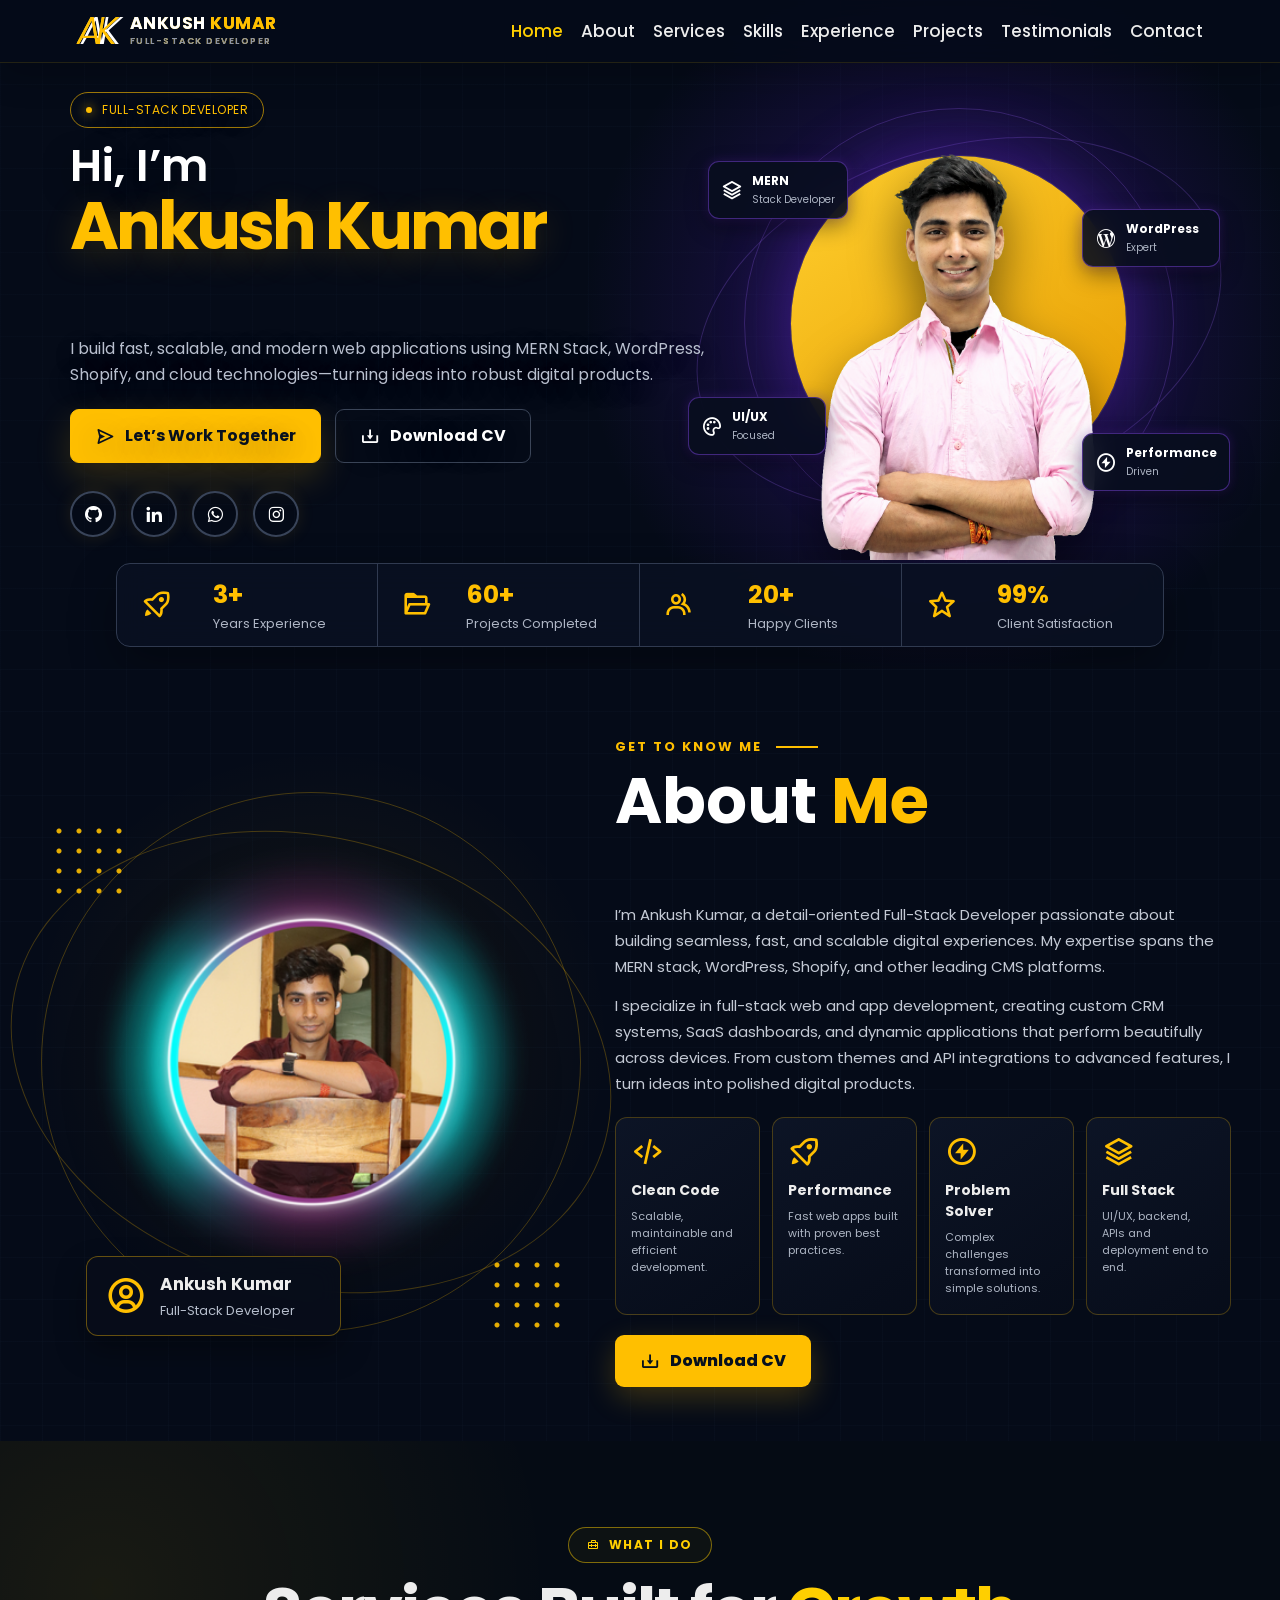
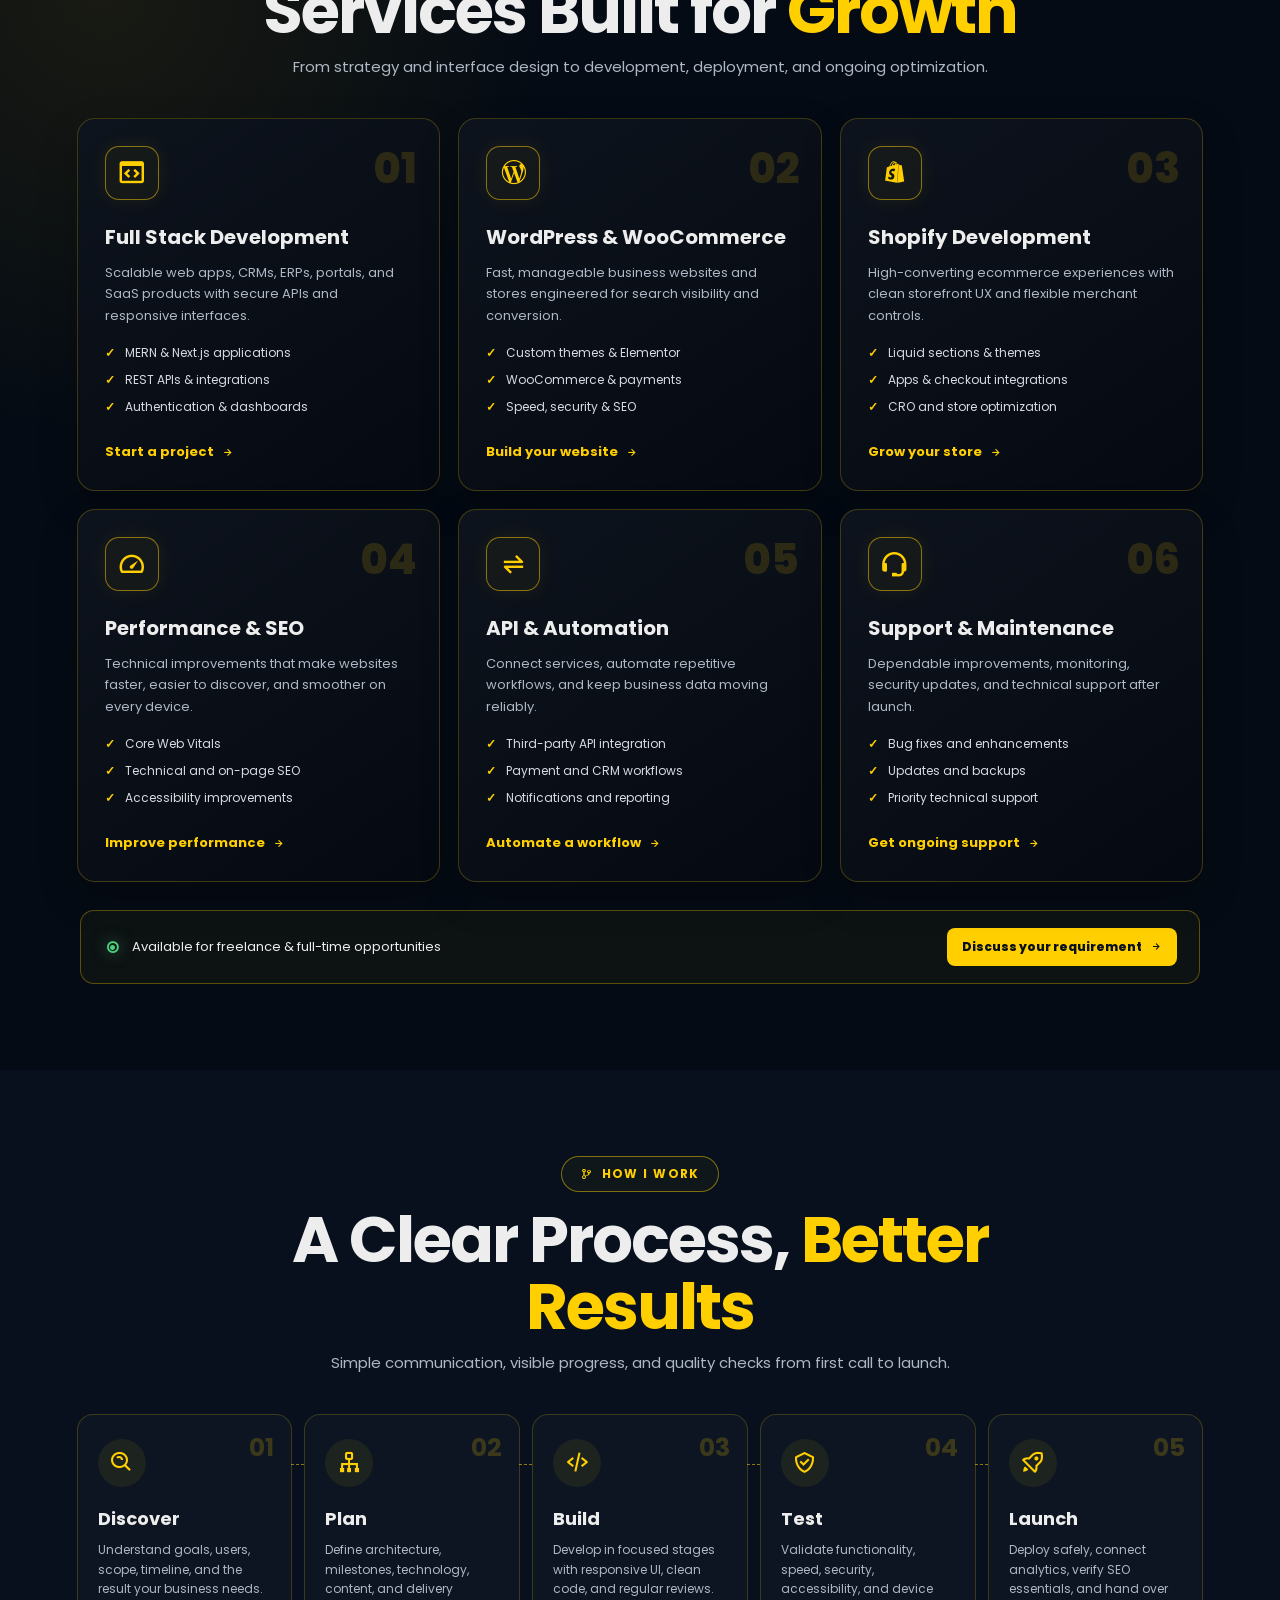
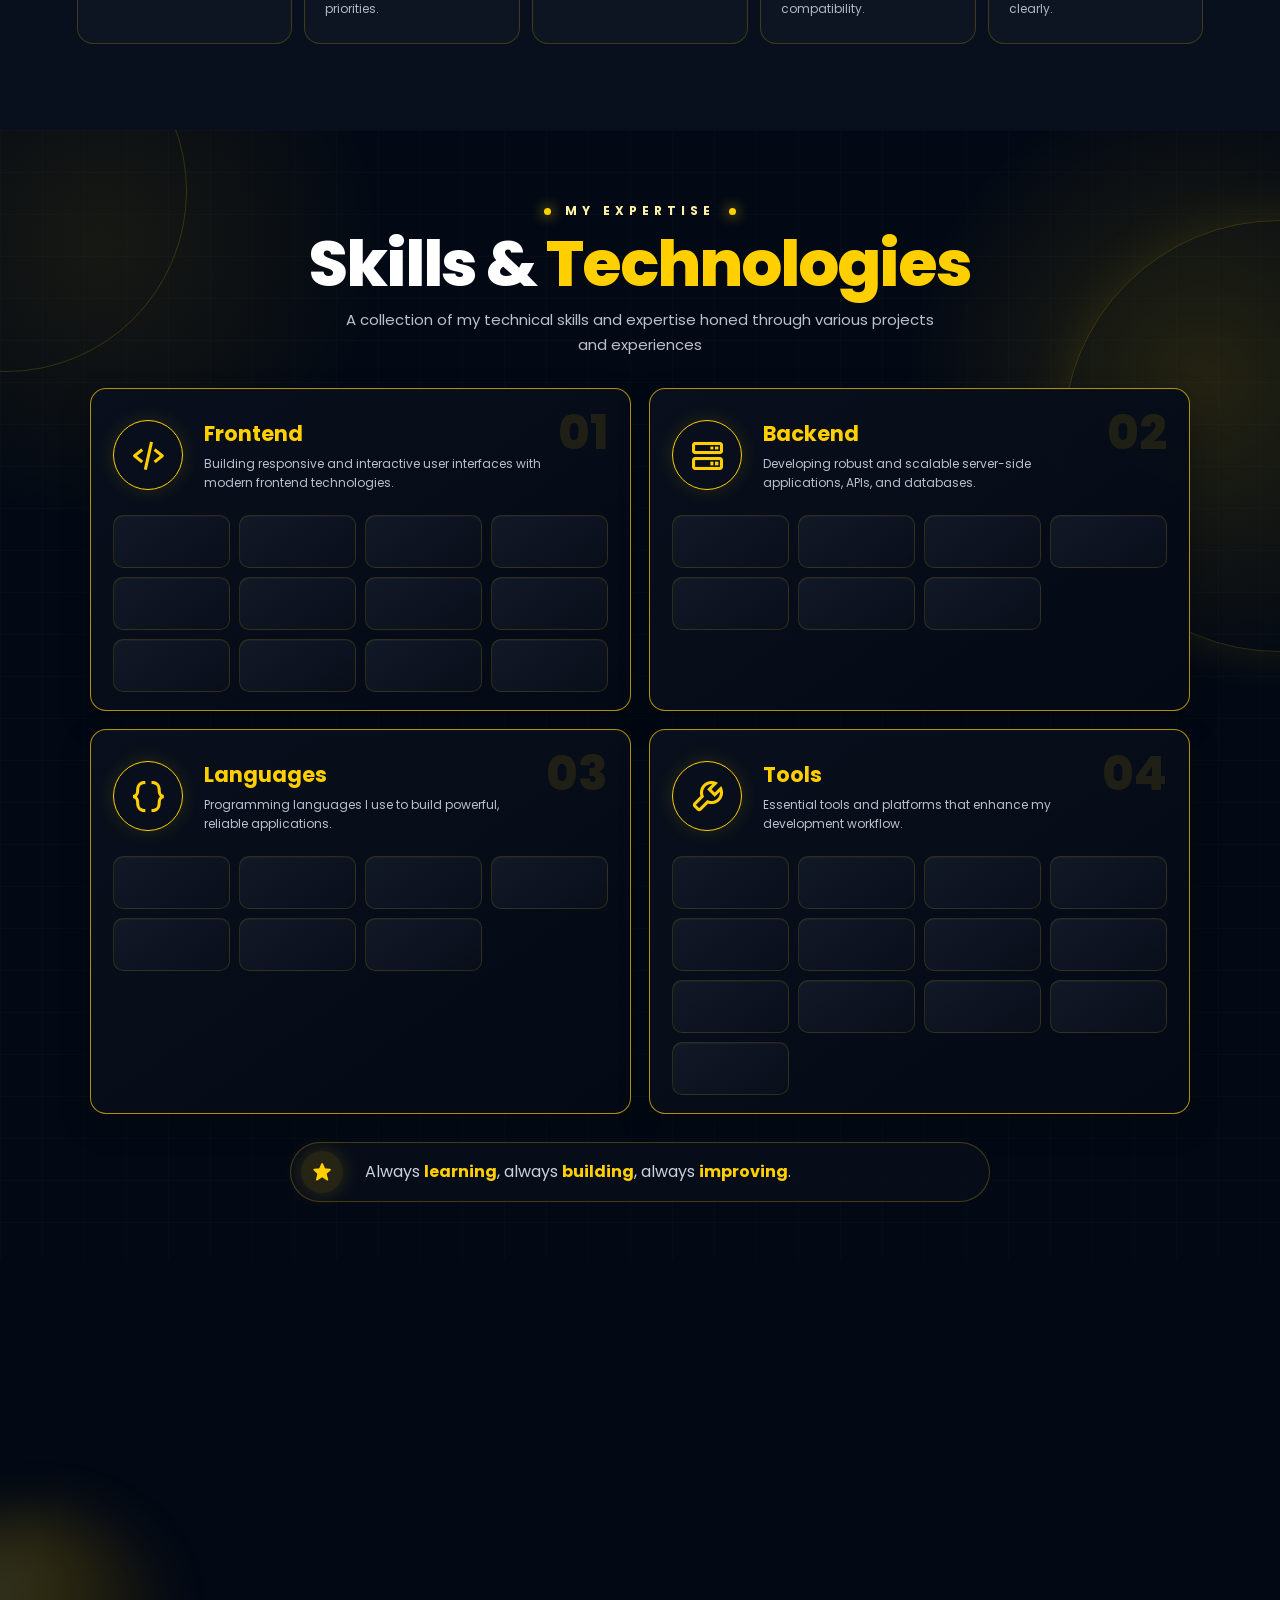
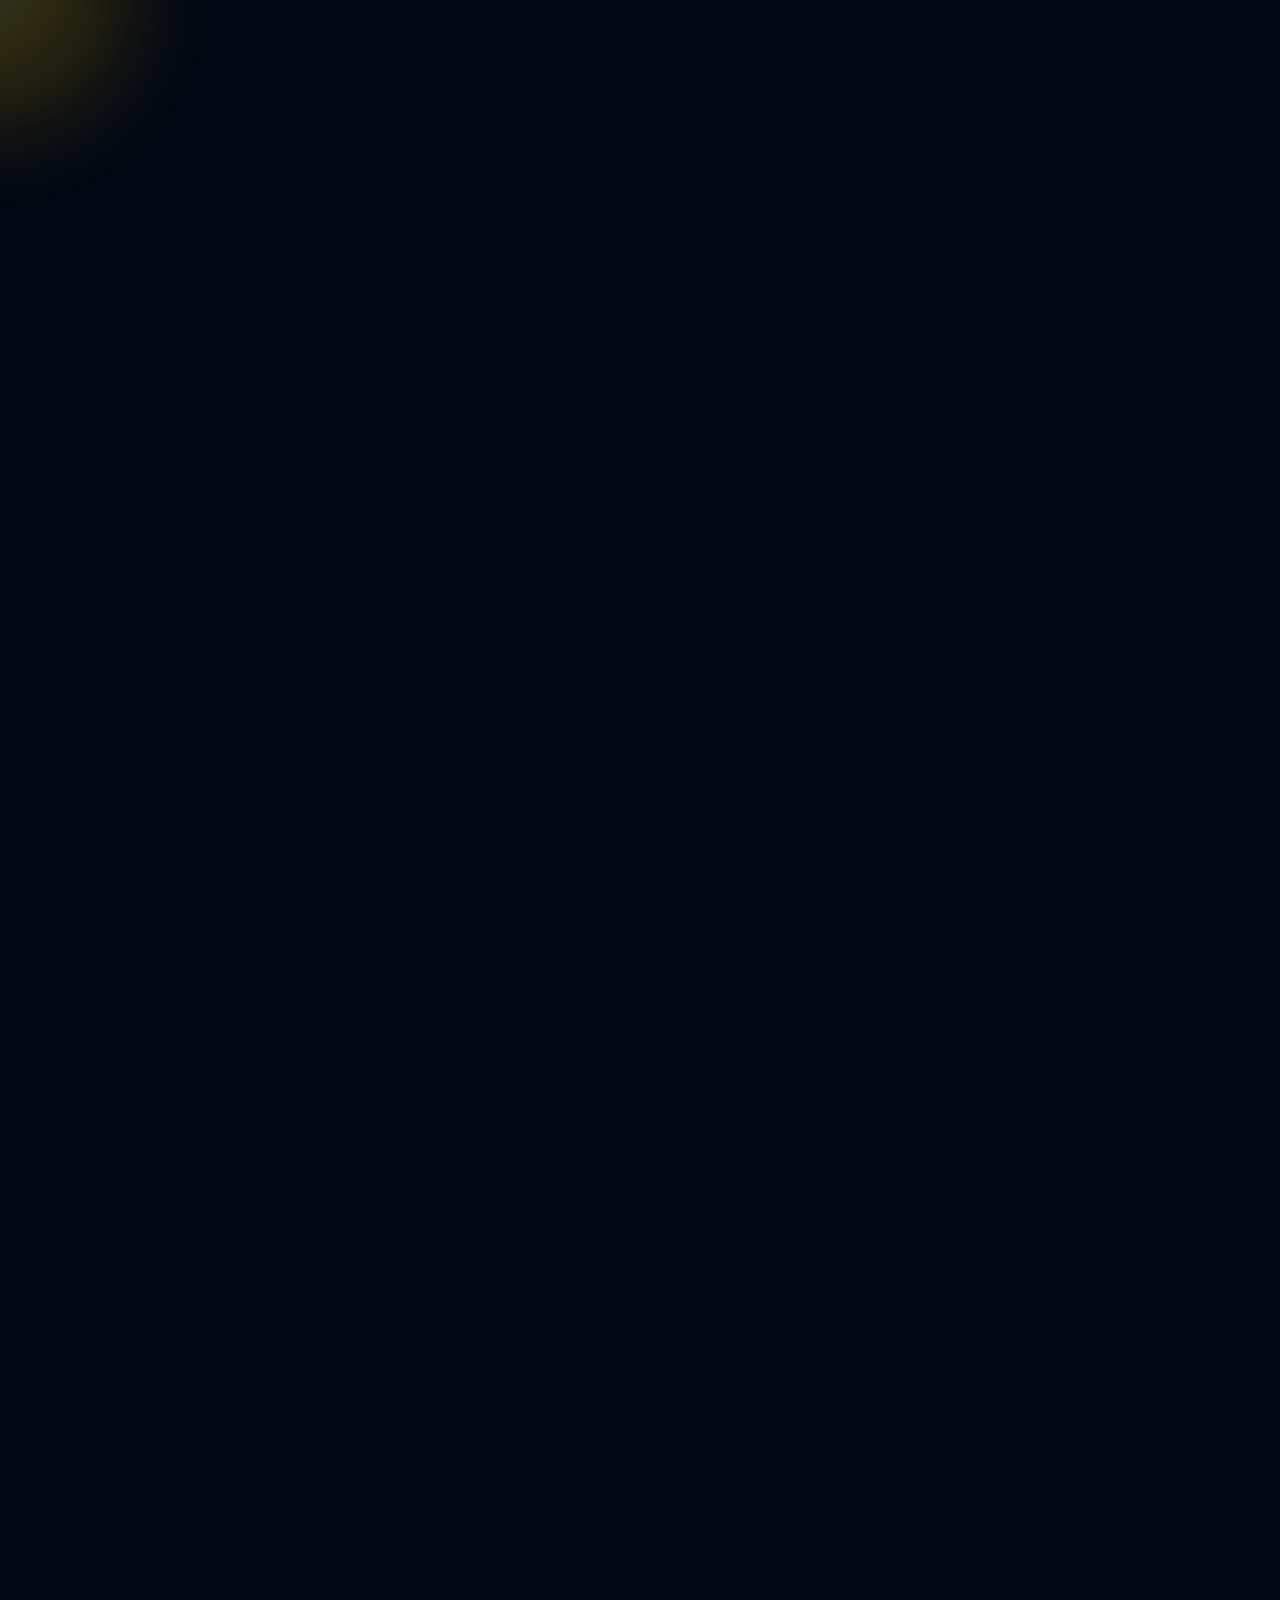
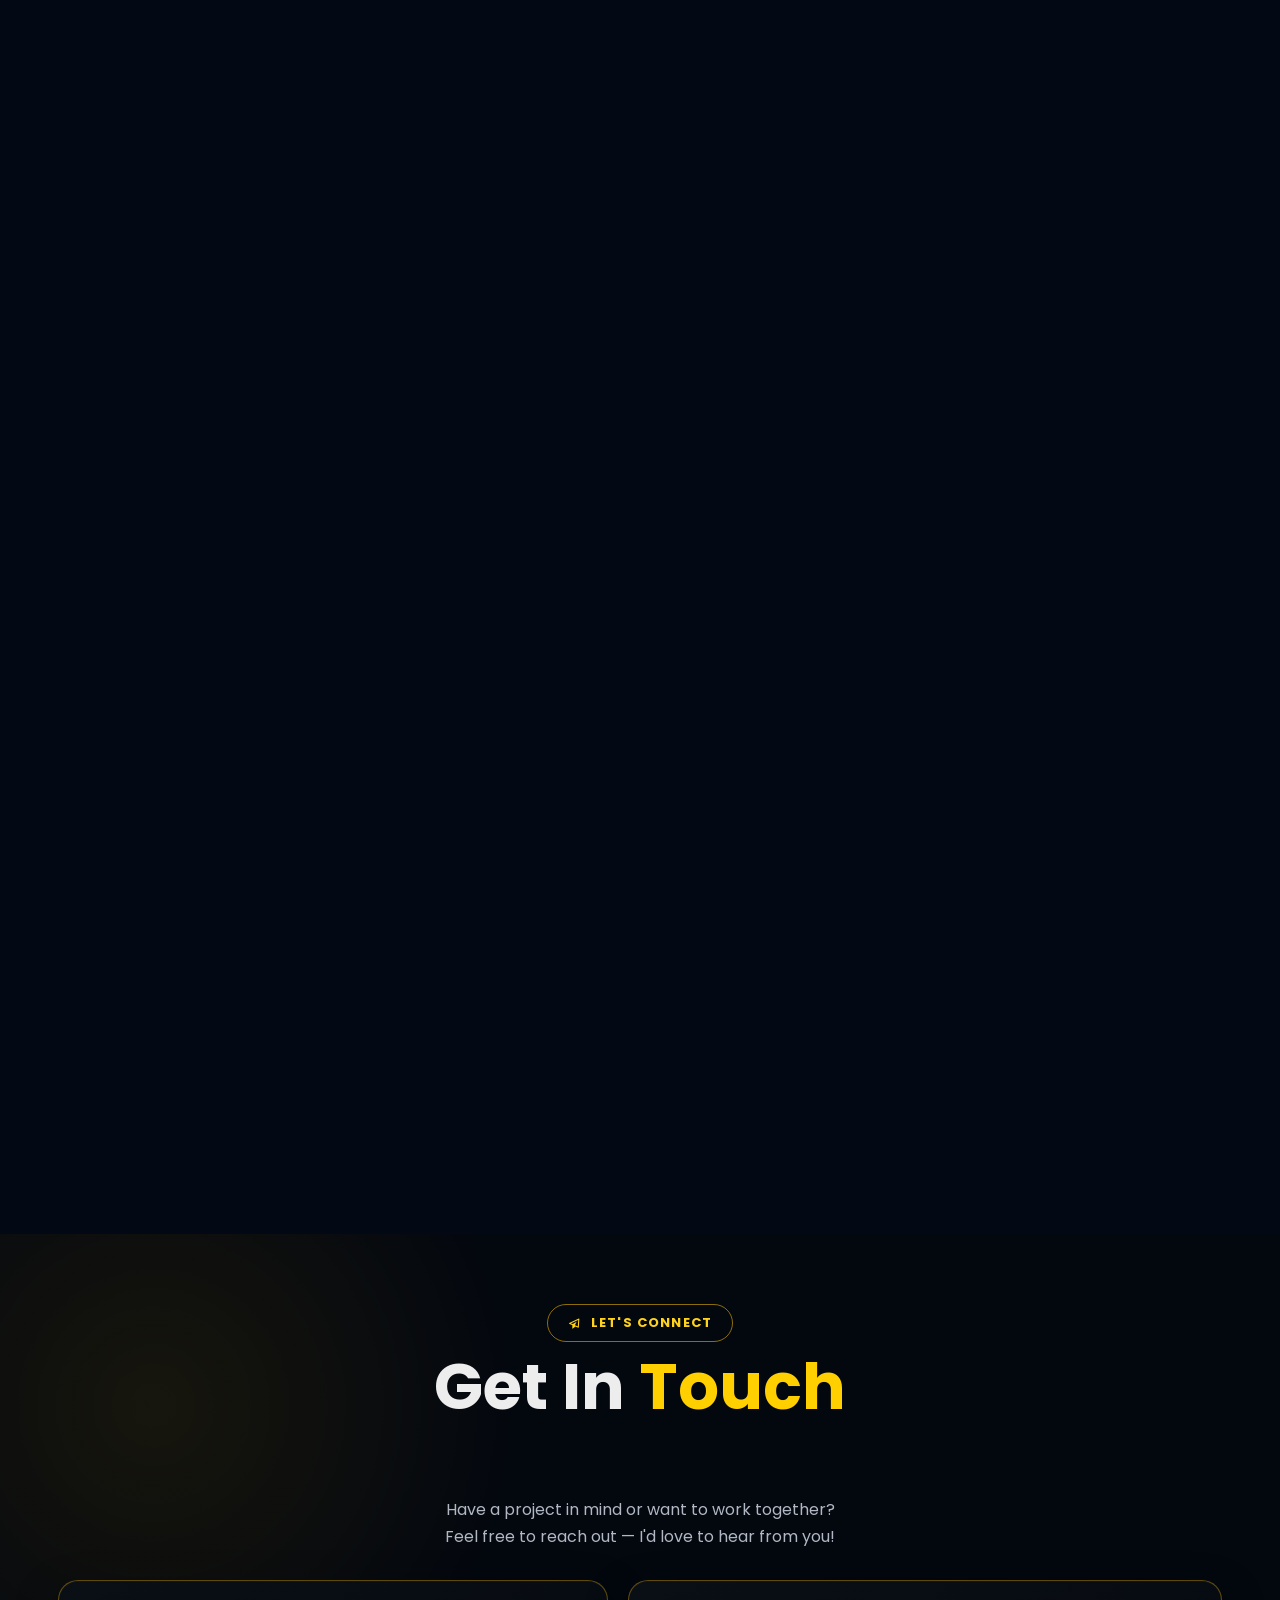
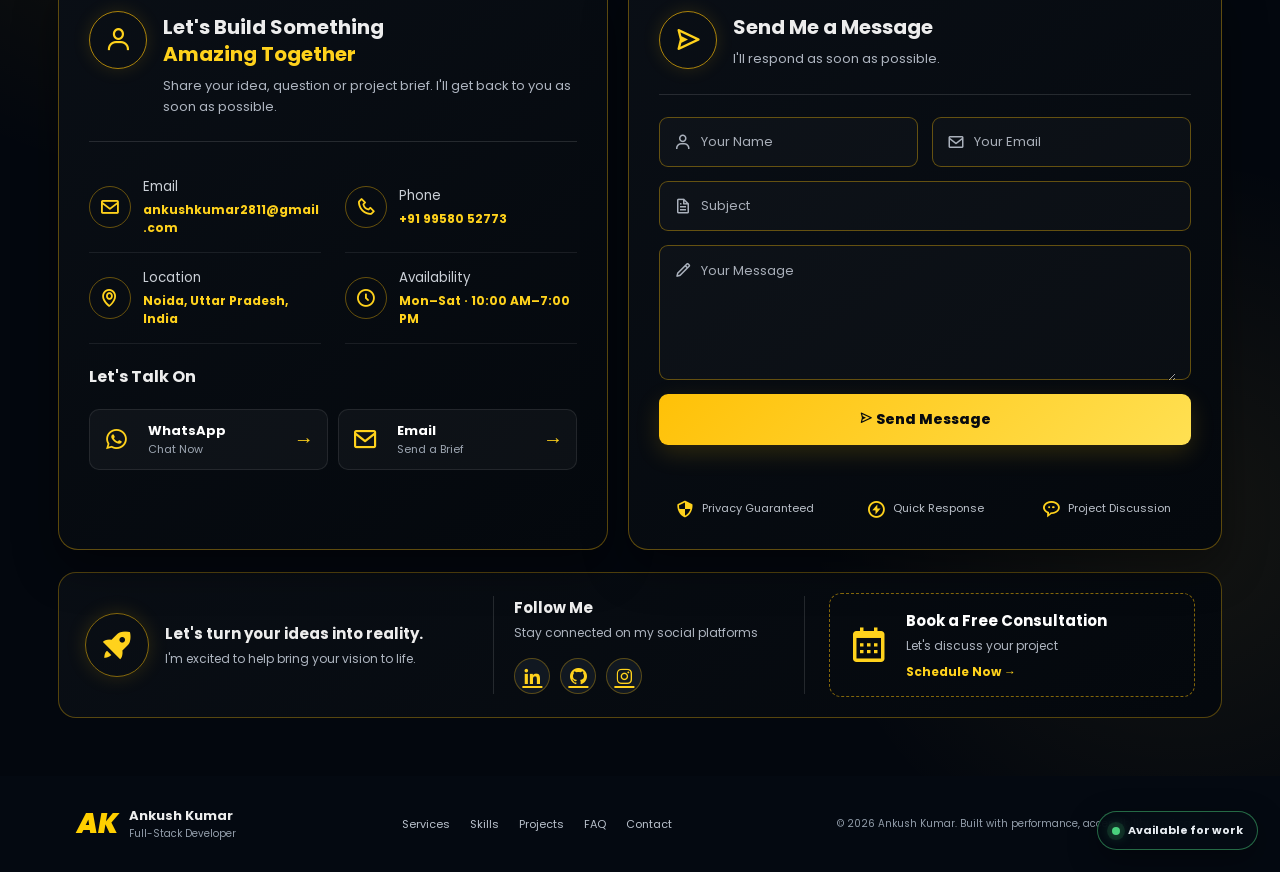
==== commit e1645014: "Add services process FAQ and portfolio polish" ====
--- a/index.html
+++ b/index.html
@@ -10,6 +10,7 @@
     <meta name="robots" content="index, follow, max-image-preview:large, max-snippet:-1, max-video-preview:-1">
     <meta name="theme-color" content="#08121f">
     <meta name="color-scheme" content="dark">
+    <link rel="canonical" href="https://ankushkumar.in/">
 
     <link rel="icon" href="ankush.png?v=2" type="image/png">
     <link rel="manifest" href="site.webmanifest">
@@ -22,20 +23,16 @@
     <meta property="og:type" content="website">
     <meta property="og:locale" content="en_IN">
     <meta property="og:site_name" content="Ankush Kumar — Full Stack Developer">
+    <meta property="og:url" content="https://ankushkumar.in/">
     <meta name="twitter:card" content="summary_large_image">
     <meta name="twitter:title" content="Ankush Kumar | Full Stack Developer">
     <meta name="twitter:description" content="MERN, React, Node.js, WordPress and Shopify developer building scalable web apps, CRM systems and SaaS dashboards.">
     <meta name="twitter:image" content="ankush.jpg">
     <link rel="preconnect" href="https://unpkg.com">
     <link rel="dns-prefetch" href="https://unpkg.com">
-    <link rel="stylesheet" href="Portfolio.css?v=20260808-2">
+    <link rel="stylesheet" href="Portfolio.css?v=20260808-3">
     <link href='https://unpkg.com/boxicons@2.1.4/css/boxicons.min.css' rel='stylesheet'>
     <script defer src="https://unpkg.com/typed.js@2.1.0/dist/typed.umd.js"></script>
-    <!-- Tailwind (Play CDN) with prefix and preflight disabled to avoid conflicts -->
-    <script>
-      tailwind = { config: { prefix: 'tw-', corePlugins: { preflight: false }, theme: { extend: {} } } };
-    </script>
-    <script src="https://cdn.tailwindcss.com"></script>
     <script type="application/ld+json">
     {
       "@context": "https://schema.org",
@@ -71,9 +68,21 @@
       ]
     }
     </script>
+    <script type="application/ld+json">
+    {
+      "@context": "https://schema.org",
+      "@type": "FAQPage",
+      "mainEntity": [
+        {"@type":"Question","name":"What types of projects do you build?","acceptedAnswer":{"@type":"Answer","text":"Full-stack web applications, CRM and ERP systems, SaaS dashboards, business portals, WordPress and WooCommerce websites, and Shopify stores."}},
+        {"@type":"Question","name":"Can you improve an existing website or application?","acceptedAnswer":{"@type":"Answer","text":"Yes. Existing websites and applications can be improved for performance, mobile responsiveness, SEO foundations, UI quality, integrations, security, and maintainability."}},
+        {"@type":"Question","name":"Do you provide support after launch?","acceptedAnswer":{"@type":"Answer","text":"Yes. Post-launch fixes, maintenance, updates, backups, enhancements, and ongoing technical support are available based on the project."}}
+      ]
+    }
+    </script>
 
 </head>
 <body>
+    <a class="skip-link" href="#main-content">Skip to main content</a>
     <div class="ambient-3d" aria-hidden="true">
         <span class="orb orb-one"></span>
         <span class="orb orb-two"></span>
@@ -88,6 +97,7 @@
         <nav class="navbar">
             <a href="#home" style="--i:1" class="active">Home</a>
             <a href="#about" style="--i:2">About</a>
+            <a href="#services" style="--i:3">Services</a>
             <a href="#skills" style="--i:4">Skills</a>
             <a href="#experience" style="--i:5">Experience</a>
             <a href="#projects" style="--i:7">Projects</a>
@@ -96,6 +106,7 @@
         </nav>
         <button class="menu-toggle" type="button" aria-label="Open navigation menu" aria-expanded="false"><i class='bx bx-menu'></i></button>
     </header>
+    <main id="main-content">
     <section class="home" id="home">
         <div class="hero-main">
             <div class="home-content">
@@ -162,7 +173,39 @@
         </div>
     </section>
     
-    <!-- Services --><section id="skills" class="skills-section">
+    <section id="services" class="services-section">
+        <div class="portfolio-section-head">
+            <span class="section-pill"><i class='bx bx-briefcase-alt-2'></i> What I Do</span>
+            <h2>Services Built for <span>Growth</span></h2>
+            <p>From strategy and interface design to development, deployment, and ongoing optimization.</p>
+        </div>
+        <div class="services-grid">
+            <article class="service-card"><span class="service-number">01</span><i class='bx bx-code-block'></i><h3>Full Stack Development</h3><p>Scalable web apps, CRMs, ERPs, portals, and SaaS products with secure APIs and responsive interfaces.</p><ul><li>MERN &amp; Next.js applications</li><li>REST APIs &amp; integrations</li><li>Authentication &amp; dashboards</li></ul><a href="#contact">Start a project <i class='bx bx-right-arrow-alt'></i></a></article>
+            <article class="service-card"><span class="service-number">02</span><i class='bx bxl-wordpress'></i><h3>WordPress &amp; WooCommerce</h3><p>Fast, manageable business websites and stores engineered for search visibility and conversion.</p><ul><li>Custom themes &amp; Elementor</li><li>WooCommerce &amp; payments</li><li>Speed, security &amp; SEO</li></ul><a href="#contact">Build your website <i class='bx bx-right-arrow-alt'></i></a></article>
+            <article class="service-card"><span class="service-number">03</span><i class='bx bxl-shopify'></i><h3>Shopify Development</h3><p>High-converting ecommerce experiences with clean storefront UX and flexible merchant controls.</p><ul><li>Liquid sections &amp; themes</li><li>Apps &amp; checkout integrations</li><li>CRO and store optimization</li></ul><a href="#contact">Grow your store <i class='bx bx-right-arrow-alt'></i></a></article>
+            <article class="service-card"><span class="service-number">04</span><i class='bx bx-tachometer'></i><h3>Performance &amp; SEO</h3><p>Technical improvements that make websites faster, easier to discover, and smoother on every device.</p><ul><li>Core Web Vitals</li><li>Technical and on-page SEO</li><li>Accessibility improvements</li></ul><a href="#contact">Improve performance <i class='bx bx-right-arrow-alt'></i></a></article>
+            <article class="service-card"><span class="service-number">05</span><i class='bx bx-transfer-alt'></i><h3>API &amp; Automation</h3><p>Connect services, automate repetitive workflows, and keep business data moving reliably.</p><ul><li>Third-party API integration</li><li>Payment and CRM workflows</li><li>Notifications and reporting</li></ul><a href="#contact">Automate a workflow <i class='bx bx-right-arrow-alt'></i></a></article>
+            <article class="service-card"><span class="service-number">06</span><i class='bx bx-support'></i><h3>Support &amp; Maintenance</h3><p>Dependable improvements, monitoring, security updates, and technical support after launch.</p><ul><li>Bug fixes and enhancements</li><li>Updates and backups</li><li>Priority technical support</li></ul><a href="#contact">Get ongoing support <i class='bx bx-right-arrow-alt'></i></a></article>
+        </div>
+        <div class="availability-strip"><span><i class='bx bx-radio-circle-marked'></i> Available for freelance &amp; full-time opportunities</span><a href="#contact">Discuss your requirement <i class='bx bx-right-arrow-alt'></i></a></div>
+    </section>
+
+    <section id="process" class="process-section">
+        <div class="portfolio-section-head">
+            <span class="section-pill"><i class='bx bx-git-branch'></i> How I Work</span>
+            <h2>A Clear Process, <span>Better Results</span></h2>
+            <p>Simple communication, visible progress, and quality checks from first call to launch.</p>
+        </div>
+        <div class="process-grid">
+            <article><b>01</b><i class='bx bx-search-alt'></i><h3>Discover</h3><p>Understand goals, users, scope, timeline, and the result your business needs.</p></article>
+            <article><b>02</b><i class='bx bx-sitemap'></i><h3>Plan</h3><p>Define architecture, milestones, technology, content, and delivery priorities.</p></article>
+            <article><b>03</b><i class='bx bx-code-alt'></i><h3>Build</h3><p>Develop in focused stages with responsive UI, clean code, and regular reviews.</p></article>
+            <article><b>04</b><i class='bx bx-check-shield'></i><h3>Test</h3><p>Validate functionality, speed, security, accessibility, and device compatibility.</p></article>
+            <article><b>05</b><i class='bx bx-rocket'></i><h3>Launch</h3><p>Deploy safely, connect analytics, verify SEO essentials, and hand over clearly.</p></article>
+        </div>
+    </section>
+
+    <!-- Skills --><section id="skills" class="skills-section">
       <div class="section-header">
         <div class="skills-kicker"><span></span> My Expertise <span></span></div>
         <h2>Skills &amp; <span>Technologies</span></h2>
@@ -1291,6 +1334,25 @@
         </div>
     </section>
 
+    <section id="faq" class="faq-section">
+        <div class="portfolio-section-head">
+            <span class="section-pill"><i class='bx bx-message-rounded-dots'></i> Common Questions</span>
+            <h2>Frequently Asked <span>Questions</span></h2>
+            <p>Quick answers about project scope, timelines, communication, and support.</p>
+        </div>
+        <div class="faq-layout">
+            <div class="faq-list">
+                <details open><summary>What types of projects do you build?<i class='bx bx-plus'></i></summary><p>I build full-stack web applications, CRM and ERP systems, SaaS dashboards, business portals, WordPress and WooCommerce websites, and Shopify stores.</p></details>
+                <details><summary>How long does a typical project take?<i class='bx bx-plus'></i></summary><p>A focused business website often takes 1–3 weeks. Ecommerce and custom applications vary by features and usually begin with a milestone-based delivery plan.</p></details>
+                <details><summary>Can you improve an existing website or application?<i class='bx bx-plus'></i></summary><p>Yes. I can audit and improve performance, mobile responsiveness, SEO foundations, UI quality, integrations, security, and maintainability.</p></details>
+                <details><summary>Will my website work properly on mobile?<i class='bx bx-plus'></i></summary><p>Yes. Responsive behavior is planned and tested across common mobile, tablet, laptop, and desktop widths as part of development.</p></details>
+                <details><summary>Do you provide support after launch?<i class='bx bx-plus'></i></summary><p>Yes. I offer post-launch fixes, maintenance, updates, backups, feature enhancements, and ongoing technical support based on the project.</p></details>
+                <details><summary>How do we start?<i class='bx bx-plus'></i></summary><p>Send a short brief through the contact form or WhatsApp. I’ll review the requirement, ask any essential questions, and suggest the next practical step.</p></details>
+            </div>
+            <aside class="faq-cta"><i class='bx bx-conversation'></i><span>Still have a question?</span><h3>Let’s discuss your idea directly.</h3><p>Share the goal, timeline, and any references you already have.</p><a href="https://api.whatsapp.com/send?phone=919958052773&amp;text=Hi%20Ankush%2C%20I%20want%20to%20discuss%20a%20project." target="_blank" rel="noopener noreferrer">Ask on WhatsApp <i class='bx bx-right-arrow-alt'></i></a></aside>
+        </div>
+    </section>
+
     <section id="contact" class="section contact">
         <div class="contact-wrap">
             <div class="contact-heading">
@@ -1315,12 +1377,13 @@
                 </article>
                 <article class="contact-form-card">
                     <div class="contact-card-title"><i class='bx bx-send'></i><div><h2>Send Me a Message</h2><p>I'll respond as soon as possible.</p></div></div>
-                    <form id="contact-form">
+                    <form id="contact-form" novalidate>
                         <label><i class='bx bx-user'></i><input type="text" name="name" placeholder="Your Name" autocomplete="name" required></label>
                         <label><i class='bx bx-envelope'></i><input type="email" name="email" placeholder="Your Email" autocomplete="email" required></label>
                         <label class="subject"><i class='bx bx-file'></i><input type="text" name="subject" placeholder="Subject" required></label>
                         <label class="message"><i class='bx bx-pencil'></i><textarea name="message" placeholder="Your Message" rows="6" required></textarea></label>
                         <button type="submit"><i class='bx bx-send'></i> Send Message</button>
+                        <p class="form-status" role="status" aria-live="polite"></p>
                     </form>
                     <div class="contact-promises"><span><i class='bx bx-shield-quarter'></i> Privacy Guaranteed</span><span><i class='bx bx-bolt-circle'></i> Quick Response</span><span><i class='bx bx-message-rounded-dots'></i> Project Discussion</span></div>
                 </article>
@@ -1333,7 +1396,16 @@
         </div>
     </section>
 
-    <script defer src="Portfolio.js?v=20260808-1"></script>
+    </main>
+    <footer class="site-footer">
+        <div class="footer-brand"><a href="#home" class="footer-logo">AK</a><div><strong>Ankush Kumar</strong><span>Full-Stack Developer</span></div></div>
+        <nav aria-label="Footer navigation"><a href="#services">Services</a><a href="#skills">Skills</a><a href="#projects">Projects</a><a href="#faq">FAQ</a><a href="#contact">Contact</a></nav>
+        <p>© <span id="current-year">2026</span> Ankush Kumar. Built with performance, accessibility, and care.</p>
+    </footer>
+    <a class="floating-availability" href="#contact"><span></span> Available for work</a>
+    <button class="back-to-top" type="button" aria-label="Back to top"><i class='bx bx-up-arrow-alt'></i></button>
+
+    <script defer src="Portfolio.js?v=20260808-2"></script>
     </body>
     </html>
 
--- a/Portfolio.css
+++ b/Portfolio.css
@@ -1732,6 +1732,21 @@
 @media(max-width:1000px){.projects-showcase .proj-grid{grid-template-columns:repeat(2,minmax(0,1fr))}.projects-showcase .proj-card.platform:last-of-type{grid-column:1/-1;max-width:520px;justify-self:center;width:100%}}
 @media(max-width:680px){.projects-showcase{padding:60px 4.5% 52px}.projects-showcase .proj-grid{grid-template-columns:1fr}.projects-showcase .proj-card.platform:last-of-type{grid-column:auto;max-width:none}.projects-showcase .proj-filter{padding:0 16px;min-height:42px;font-size:12px}.projects-showcase .proj-thumb,.projects-showcase .proj-card.platform .proj-thumb{height:220px;min-height:220px}.projects-cta{grid-template-columns:52px 1fr;padding:15px}.projects-cta-icon{width:48px;height:48px;font-size:24px}.projects-cta>a{grid-column:1/-1;justify-self:stretch;justify-content:center}.projects-showcase .proj-header>p{font-size:14px}}
 
+/* Conversion-focused portfolio additions */
+.skip-link{position:fixed;top:8px;left:12px;z-index:10000;padding:10px 15px;border-radius:8px;background:#ffcf00;color:#07101e;font-weight:800;text-decoration:none;transform:translateY(-150%);transition:transform .2s}.skip-link:focus{transform:translateY(0)}
+.portfolio-section-head{max-width:780px;margin:0 auto 38px;text-align:center}.section-pill{display:inline-flex;align-items:center;gap:8px;padding:8px 18px;border:1px solid rgba(255,207,0,.48);border-radius:999px;color:#ffcf00;text-transform:uppercase;letter-spacing:.12em;font-size:12px;font-weight:700;background:rgba(255,207,0,.035)}.portfolio-section-head h2{margin:14px 0 10px;font-size:clamp(38px,5vw,64px);line-height:1.05;letter-spacing:-2px}.portfolio-section-head h2 span{color:#ffcf00}.portfolio-section-head p{margin:0;color:#aeb7c4;font-size:15px;line-height:1.7}
+.services-section,.process-section,.faq-section{position:relative;padding:86px 6%;overflow:hidden}.services-section{background:radial-gradient(circle at 8% 12%,rgba(255,207,0,.08),transparent 28%),#050b14}.services-grid{width:min(1360px,100%);margin:auto;display:grid;grid-template-columns:repeat(3,minmax(0,1fr));gap:18px}.service-card{position:relative;min-width:0;padding:27px;border:1px solid rgba(255,207,0,.22);border-radius:18px;background:linear-gradient(145deg,rgba(14,20,30,.95),rgba(5,10,18,.98));box-shadow:0 16px 38px rgba(0,0,0,.22);transition:transform .3s,border-color .3s,box-shadow .3s}.service-card:hover{transform:translateY(-6px);border-color:#ffcf00;box-shadow:0 20px 45px rgba(0,0,0,.35),0 0 24px rgba(255,207,0,.08)}.service-card>i{width:54px;height:54px;display:grid;place-items:center;border:1px solid rgba(255,207,0,.5);border-radius:14px;color:#ffcf00;font-size:29px;background:rgba(255,207,0,.04);box-shadow:0 0 20px rgba(255,207,0,.08)}.service-number{position:absolute;right:22px;top:18px;color:rgba(255,207,0,.14);font-size:42px;font-weight:800}.service-card h3{margin:22px 0 10px;font-size:20px}.service-card>p{color:#aeb7c4;font-size:13px;line-height:1.65}.service-card ul{margin:18px 0 22px;padding:0;list-style:none;display:grid;gap:9px}.service-card li{position:relative;padding-left:20px;color:#d7dbe1;font-size:12px}.service-card li::before{content:"✓";position:absolute;left:0;color:#ffcf00;font-weight:900}.service-card a{display:inline-flex;align-items:center;gap:7px;color:#ffcf00;text-decoration:none;font-size:13px;font-weight:700}.availability-strip{width:min(1120px,100%);margin:28px auto 0;padding:17px 22px;display:flex;align-items:center;justify-content:space-between;gap:18px;border:1px solid rgba(255,207,0,.32);border-radius:14px;background:rgba(255,207,0,.035)}.availability-strip span{display:flex;align-items:center;gap:9px;font-size:13px}.availability-strip span i{color:#49d17d;font-size:20px;filter:drop-shadow(0 0 8px rgba(73,209,125,.55))}.availability-strip a{display:inline-flex;align-items:center;gap:8px;padding:10px 15px;border-radius:8px;background:#ffcf00;color:#07101e;text-decoration:none;font-size:12px;font-weight:800}
+.process-section{background:#07101c}.process-grid{width:min(1360px,100%);margin:auto;display:grid;grid-template-columns:repeat(5,minmax(0,1fr));gap:12px;counter-reset:process}.process-grid article{position:relative;padding:24px 20px;border:1px solid rgba(255,207,0,.2);border-radius:16px;background:rgba(255,255,255,.025)}.process-grid article:not(:last-child)::after{content:"";position:absolute;right:-13px;top:49px;width:13px;border-top:1px dashed rgba(255,207,0,.55)}.process-grid b{position:absolute;right:17px;top:14px;color:rgba(255,207,0,.2);font-size:25px}.process-grid i{width:48px;height:48px;display:grid;place-items:center;border-radius:50%;background:rgba(255,207,0,.07);color:#ffcf00;font-size:25px}.process-grid h3{margin:18px 0 8px;font-size:18px}.process-grid p{margin:0;color:#aeb7c4;font-size:12px;line-height:1.65}
+.faq-section{background:radial-gradient(circle at 100% 20%,rgba(255,207,0,.07),transparent 30%),#050b14}.faq-layout{width:min(1180px,100%);margin:auto;display:grid;grid-template-columns:minmax(0,1.55fr) minmax(280px,.75fr);gap:24px;align-items:start}.faq-list{display:grid;gap:11px}.faq-list details{border:1px solid rgba(255,207,0,.18);border-radius:13px;background:rgba(255,255,255,.025);overflow:hidden}.faq-list details[open]{border-color:rgba(255,207,0,.48);background:rgba(255,207,0,.035)}.faq-list summary{display:flex;align-items:center;justify-content:space-between;gap:15px;padding:18px 20px;cursor:pointer;list-style:none;font-size:14px;font-weight:650}.faq-list summary::-webkit-details-marker{display:none}.faq-list summary i{flex:0 0 28px;width:28px;height:28px;display:grid;place-items:center;border-radius:50%;border:1px solid rgba(255,207,0,.35);color:#ffcf00;font-size:18px;transition:transform .25s}.faq-list details[open] summary i{transform:rotate(45deg)}.faq-list details p{padding:0 20px 19px;color:#adb6c3;font-size:13px;line-height:1.7}.faq-cta{position:sticky;top:95px;padding:30px;border:1px solid rgba(255,207,0,.35);border-radius:18px;background:linear-gradient(145deg,rgba(18,23,30,.98),rgba(6,10,17,.98));box-shadow:0 20px 45px rgba(0,0,0,.3)}.faq-cta>i{width:58px;height:58px;display:grid;place-items:center;border-radius:50%;border:1px solid rgba(255,207,0,.5);color:#ffcf00;font-size:30px}.faq-cta span{display:block;margin-top:22px;color:#ffcf00;font-size:12px;font-weight:700;text-transform:uppercase;letter-spacing:.1em}.faq-cta h3{margin:8px 0 10px;font-size:24px;line-height:1.3}.faq-cta p{color:#aeb7c4;font-size:13px;line-height:1.65}.faq-cta a{margin-top:20px;min-height:45px;padding:0 17px;display:inline-flex;align-items:center;gap:9px;border-radius:8px;background:#ffcf00;color:#07101e;text-decoration:none;font-size:12px;font-weight:800}
+.form-status{grid-column:1/-1;min-height:20px;margin:0;color:#ffcf00;font-size:12px}.contact-form-card .field-error{border-color:#ff6b6b!important}.contact-form-card .field-error input,.contact-form-card .field-error textarea{color:#fff}
+.site-footer{padding:28px 6%;display:grid;grid-template-columns:auto 1fr auto;align-items:center;gap:28px;border-top:1px solid rgba(255,207,0,.2);background:#040911}.footer-brand{display:flex;align-items:center;gap:11px}.footer-logo{font-size:27px;font-weight:900;font-style:italic;color:#ffcf00;text-decoration:none}.footer-brand div{display:flex;flex-direction:column}.footer-brand strong{font-size:13px}.footer-brand span,.site-footer p{color:#929daa;font-size:10px}.site-footer nav{display:flex;justify-content:center;gap:20px}.site-footer nav a{color:#b9c1cc;text-decoration:none;font-size:11px}.site-footer nav a:hover{color:#ffcf00}.site-footer p{text-align:right}
+.floating-availability{position:fixed;right:22px;bottom:22px;z-index:80;display:flex;align-items:center;gap:8px;padding:10px 14px;border:1px solid rgba(73,209,125,.48);border-radius:999px;background:rgba(5,12,20,.92);backdrop-filter:blur(12px);color:#e8edf2;text-decoration:none;font-size:11px;font-weight:700;box-shadow:0 10px 30px rgba(0,0,0,.35)}.floating-availability span{width:8px;height:8px;border-radius:50%;background:#49d17d;box-shadow:0 0 0 5px rgba(73,209,125,.12),0 0 13px rgba(73,209,125,.6)}.back-to-top{position:fixed;right:25px;bottom:70px;z-index:79;width:40px;height:40px;border:1px solid rgba(255,207,0,.45);border-radius:50%;display:grid;place-items:center;background:#07101c;color:#ffcf00;font-size:23px;cursor:pointer;opacity:0;visibility:hidden;transform:translateY(10px);transition:.25s}.back-to-top.visible{opacity:1;visibility:visible;transform:none}
+@media(max-width:1050px){.services-grid{grid-template-columns:repeat(2,minmax(0,1fr))}.process-grid{grid-template-columns:repeat(3,minmax(0,1fr))}.process-grid article::after{display:none}.site-footer{grid-template-columns:1fr;text-align:center}.footer-brand,.site-footer nav{justify-content:center}.site-footer p{text-align:center}}
+@media(max-width:720px){.services-section,.process-section,.faq-section{padding:62px 16px}.portfolio-section-head{margin-bottom:28px}.portfolio-section-head h2{font-size:clamp(36px,11vw,48px);letter-spacing:-1.2px}.portfolio-section-head p{font-size:13px}.services-grid,.process-grid,.faq-layout{grid-template-columns:1fr}.service-card{padding:23px}.availability-strip{align-items:stretch;flex-direction:column}.availability-strip a{justify-content:center}.process-grid{gap:10px}.faq-cta{position:static;padding:23px}.site-footer{padding:26px 16px}.site-footer nav{gap:10px 16px;flex-wrap:wrap}.floating-availability{right:12px;bottom:12px;padding:9px 12px}.back-to-top{right:15px;bottom:60px}.faq-list summary{padding:16px;font-size:13px}.faq-list details p{padding:0 16px 17px}.form-status{font-size:11px}}
+@media(max-width:768px){.reveal-3d{opacity:1!important;transform:none!important;transition:none!important}}
+@media(max-width:640px){.home{width:100%!important;overflow:hidden!important}.hero-main{grid-template-columns:minmax(0,1fr)!important}.hero-main,.home-content{width:100%!important;min-width:0!important;max-width:100%!important}.home-content h1{font-size:clamp(34px,9.2vw,40px)!important;letter-spacing:-1.7px!important;white-space:normal;overflow-wrap:normal}.impact-line{max-width:100%;min-height:62px!important;font-size:clamp(17px,4.8vw,21px)!important;line-height:1.35;overflow-wrap:anywhere}.hero-intro{width:100%!important;max-width:100%!important;font-size:12.5px!important;line-height:1.65!important;overflow-wrap:anywhere}.hero-eyebrow{font-size:10px}.hero-hello{font-size:32px!important}}
+@media(prefers-reduced-motion:reduce){html{scroll-behavior:auto}.service-card,.back-to-top,.faq-list summary i{transition:none!important}}
+
 /* Unified navy + yellow design system */
 :root{
   --bg:#030914;
@@ -1862,4 +1877,19 @@
   }
 }
 
-
+/* Final small-screen safeguards: keep animated hero copy inside the viewport. */
+@media(max-width:768px){
+  .reveal-3d{opacity:1!important;transform:none!important;transition:none!important}
+}
+@media(max-width:640px){
+  .home{width:100%!important;overflow:hidden!important}
+  .hero-main{width:calc(100vw - 32px)!important;min-width:0!important;max-width:calc(100vw - 32px)!important;grid-template-columns:minmax(0,1fr)!important}
+  .home-content{width:calc(100vw - 32px)!important;min-width:0!important;max-width:calc(100vw - 32px)!important;margin-left:auto!important;margin-right:auto!important}
+  .home-content h1{font-size:clamp(32px,9vw,38px)!important;letter-spacing:-1.5px!important;white-space:normal!important;overflow-wrap:normal!important}
+  .impact-line{max-width:100%!important;min-height:60px!important;font-size:clamp(16px,4.7vw,20px)!important;line-height:1.35!important;overflow-wrap:anywhere!important}
+  .hero-intro{width:100%!important;max-width:100%!important;font-size:12px!important;line-height:1.65!important;overflow-wrap:anywhere!important}
+  .hero-eyebrow{font-size:10px!important}
+  .hero-hello{font-size:31px!important}
+}
+
+
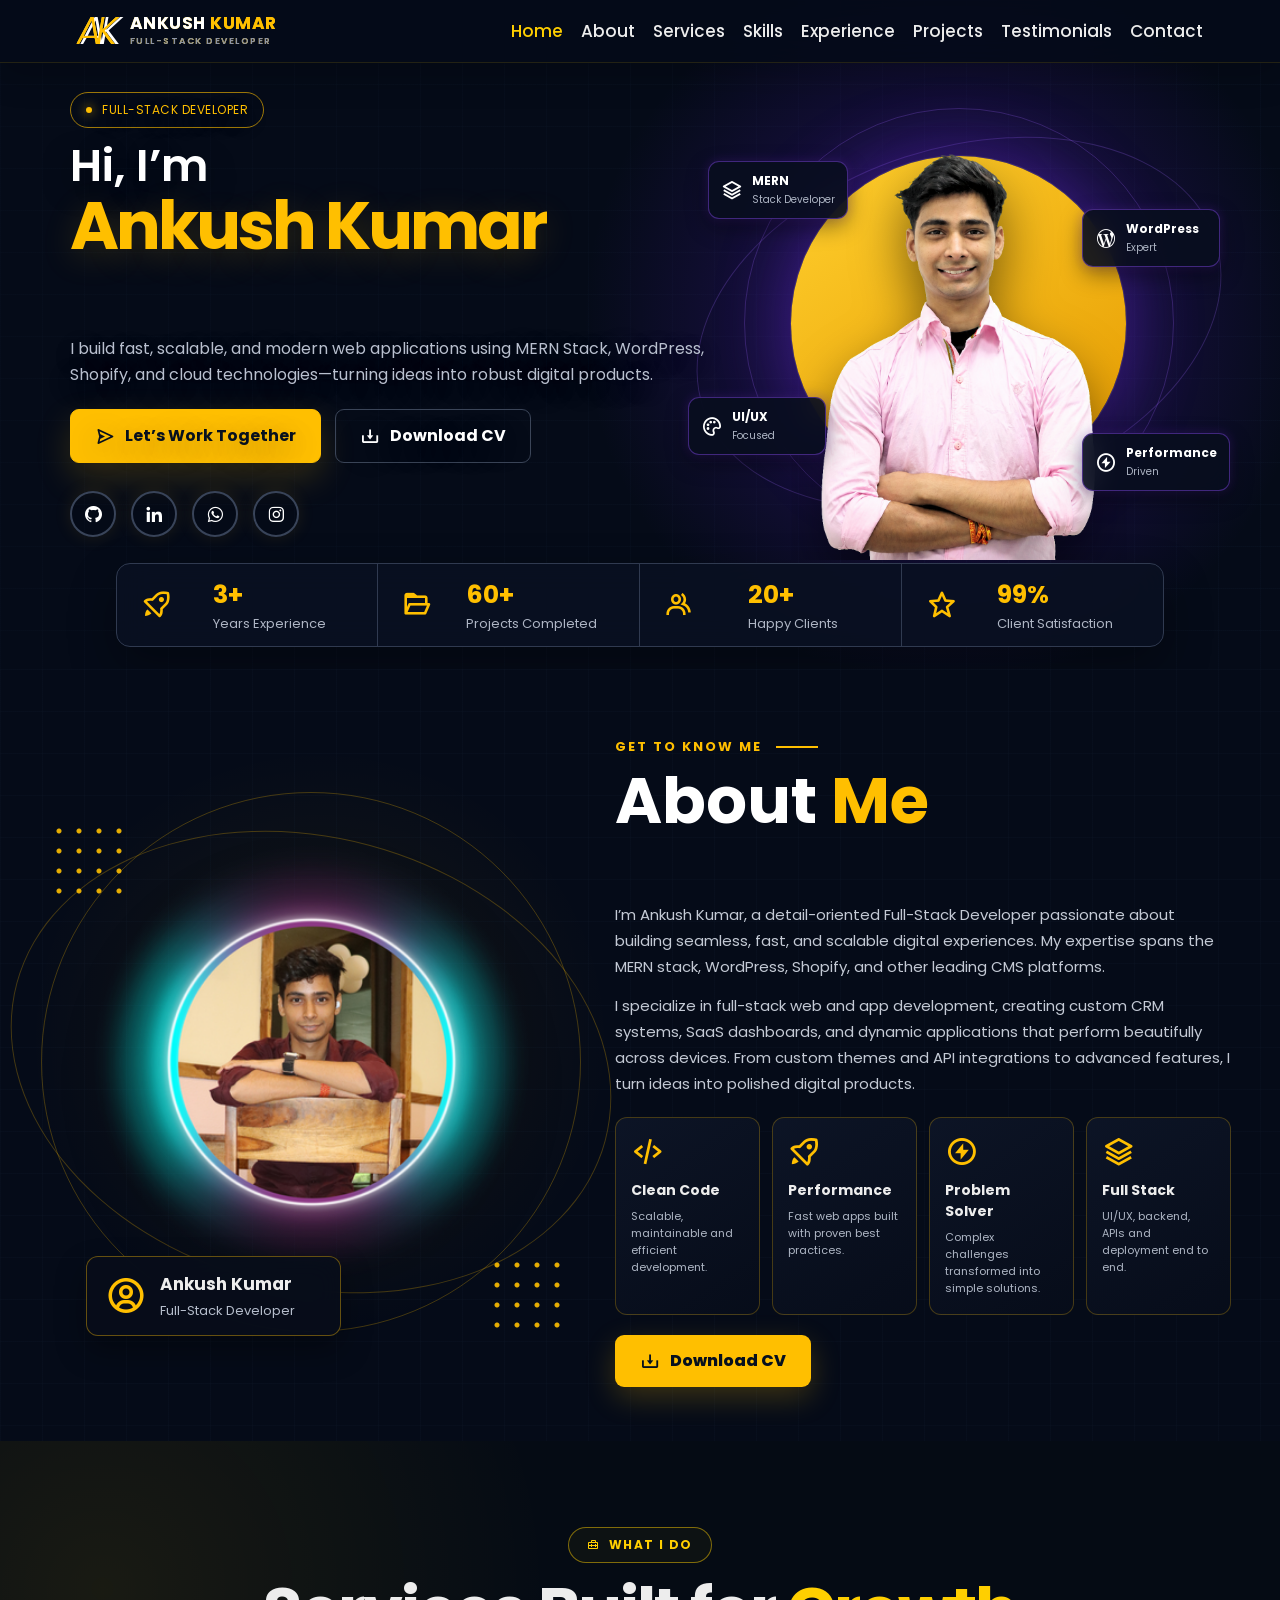
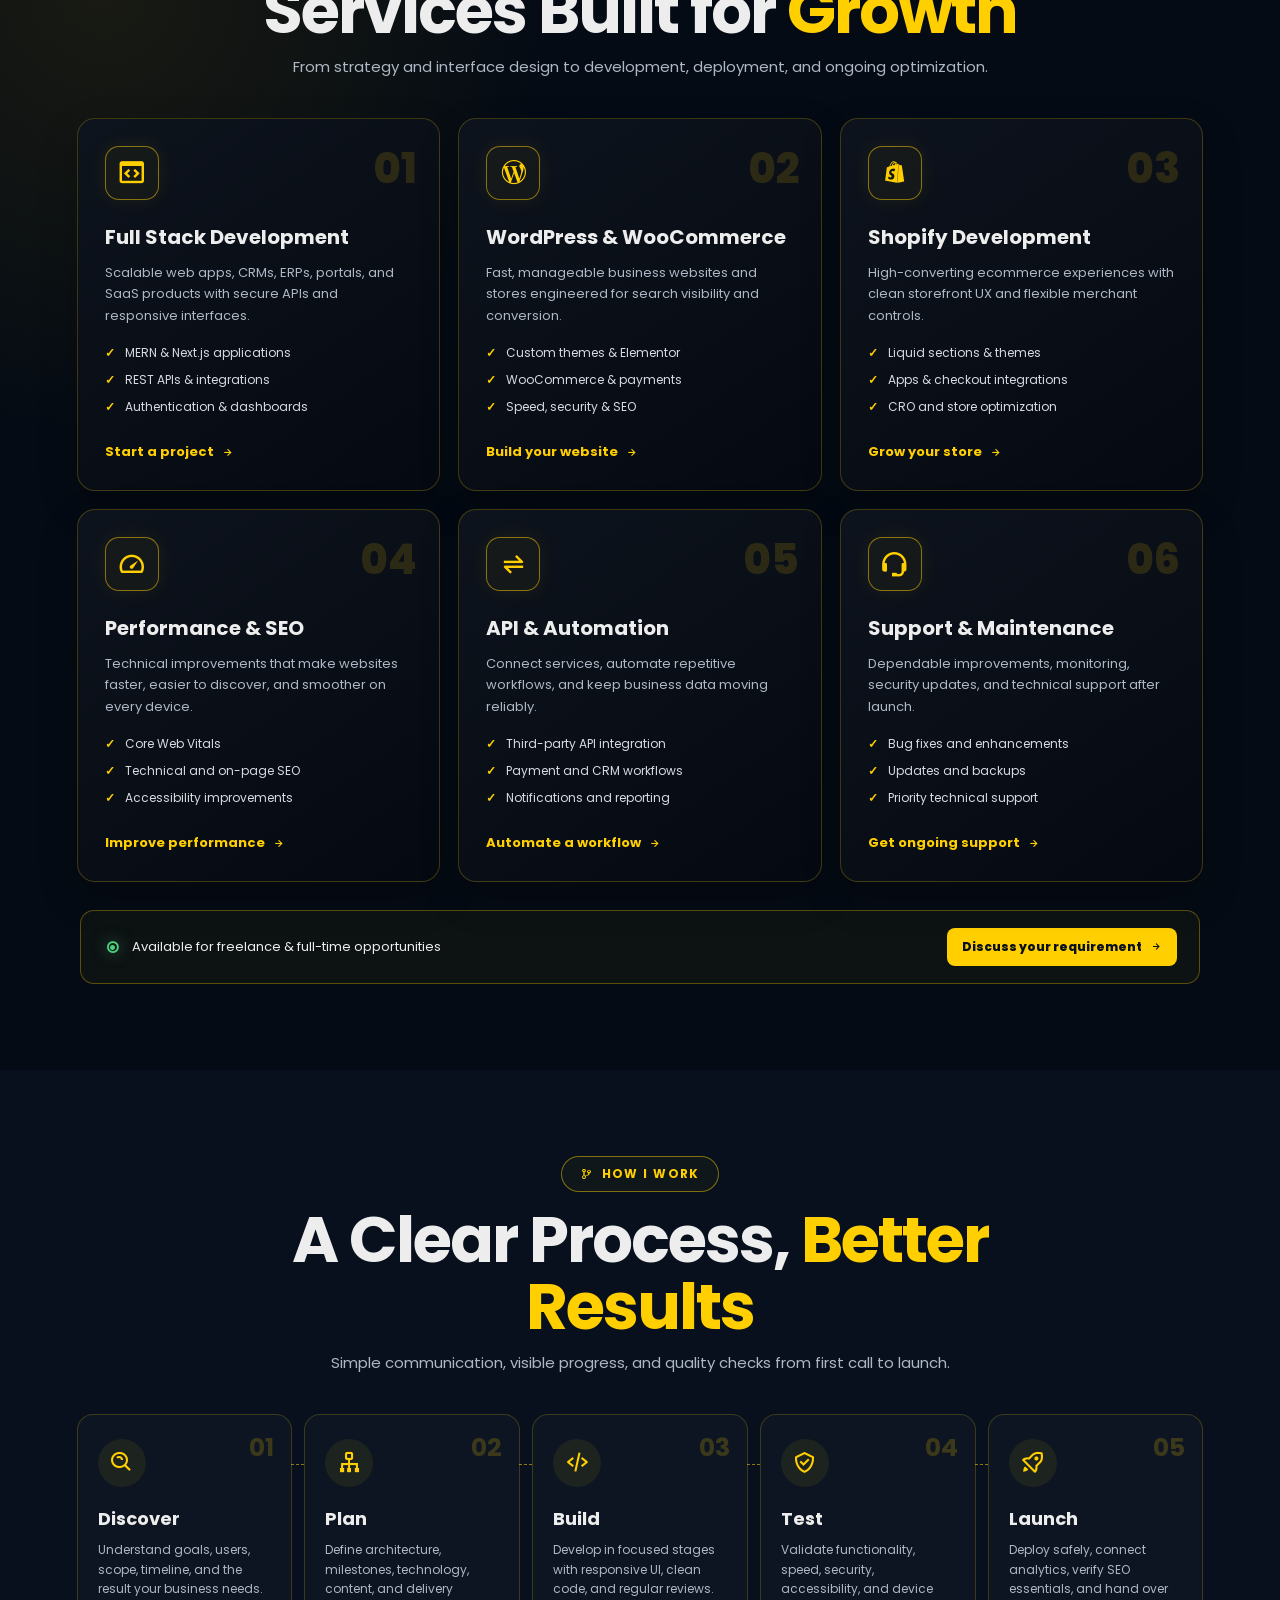
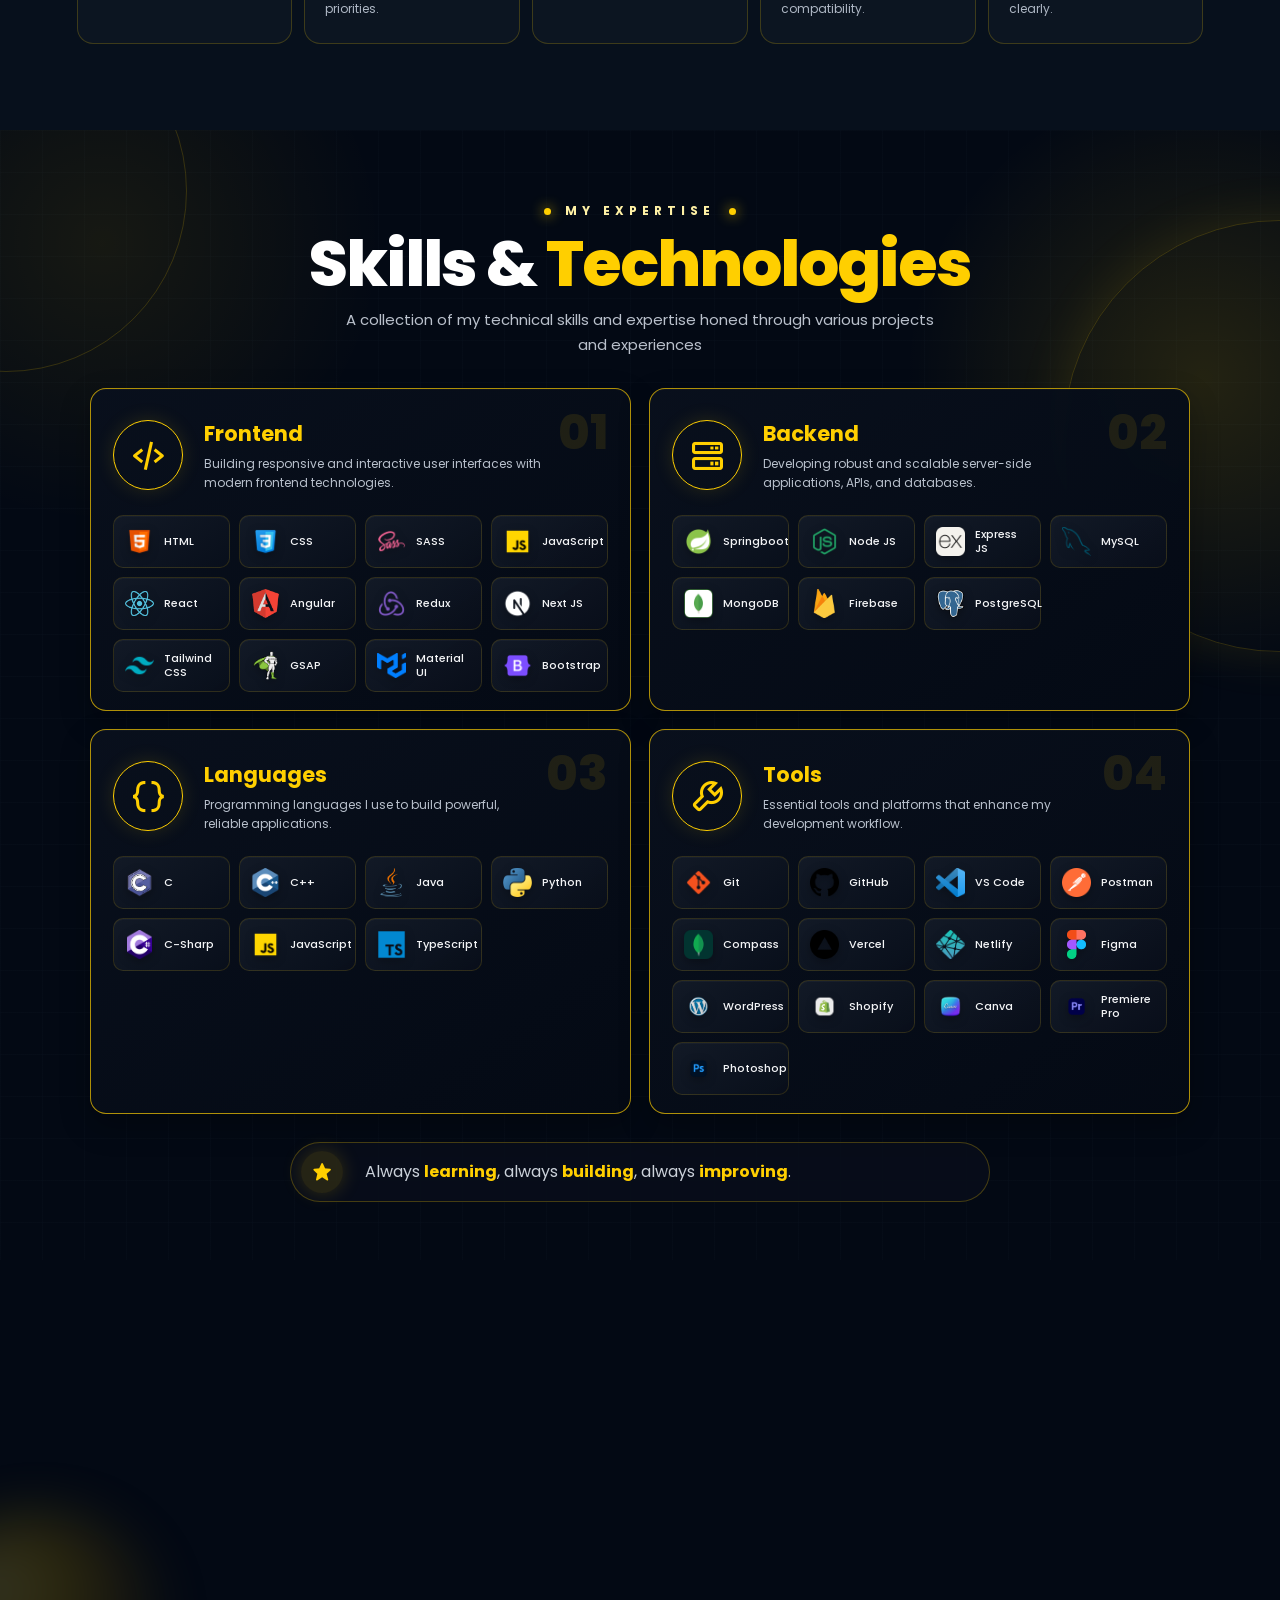
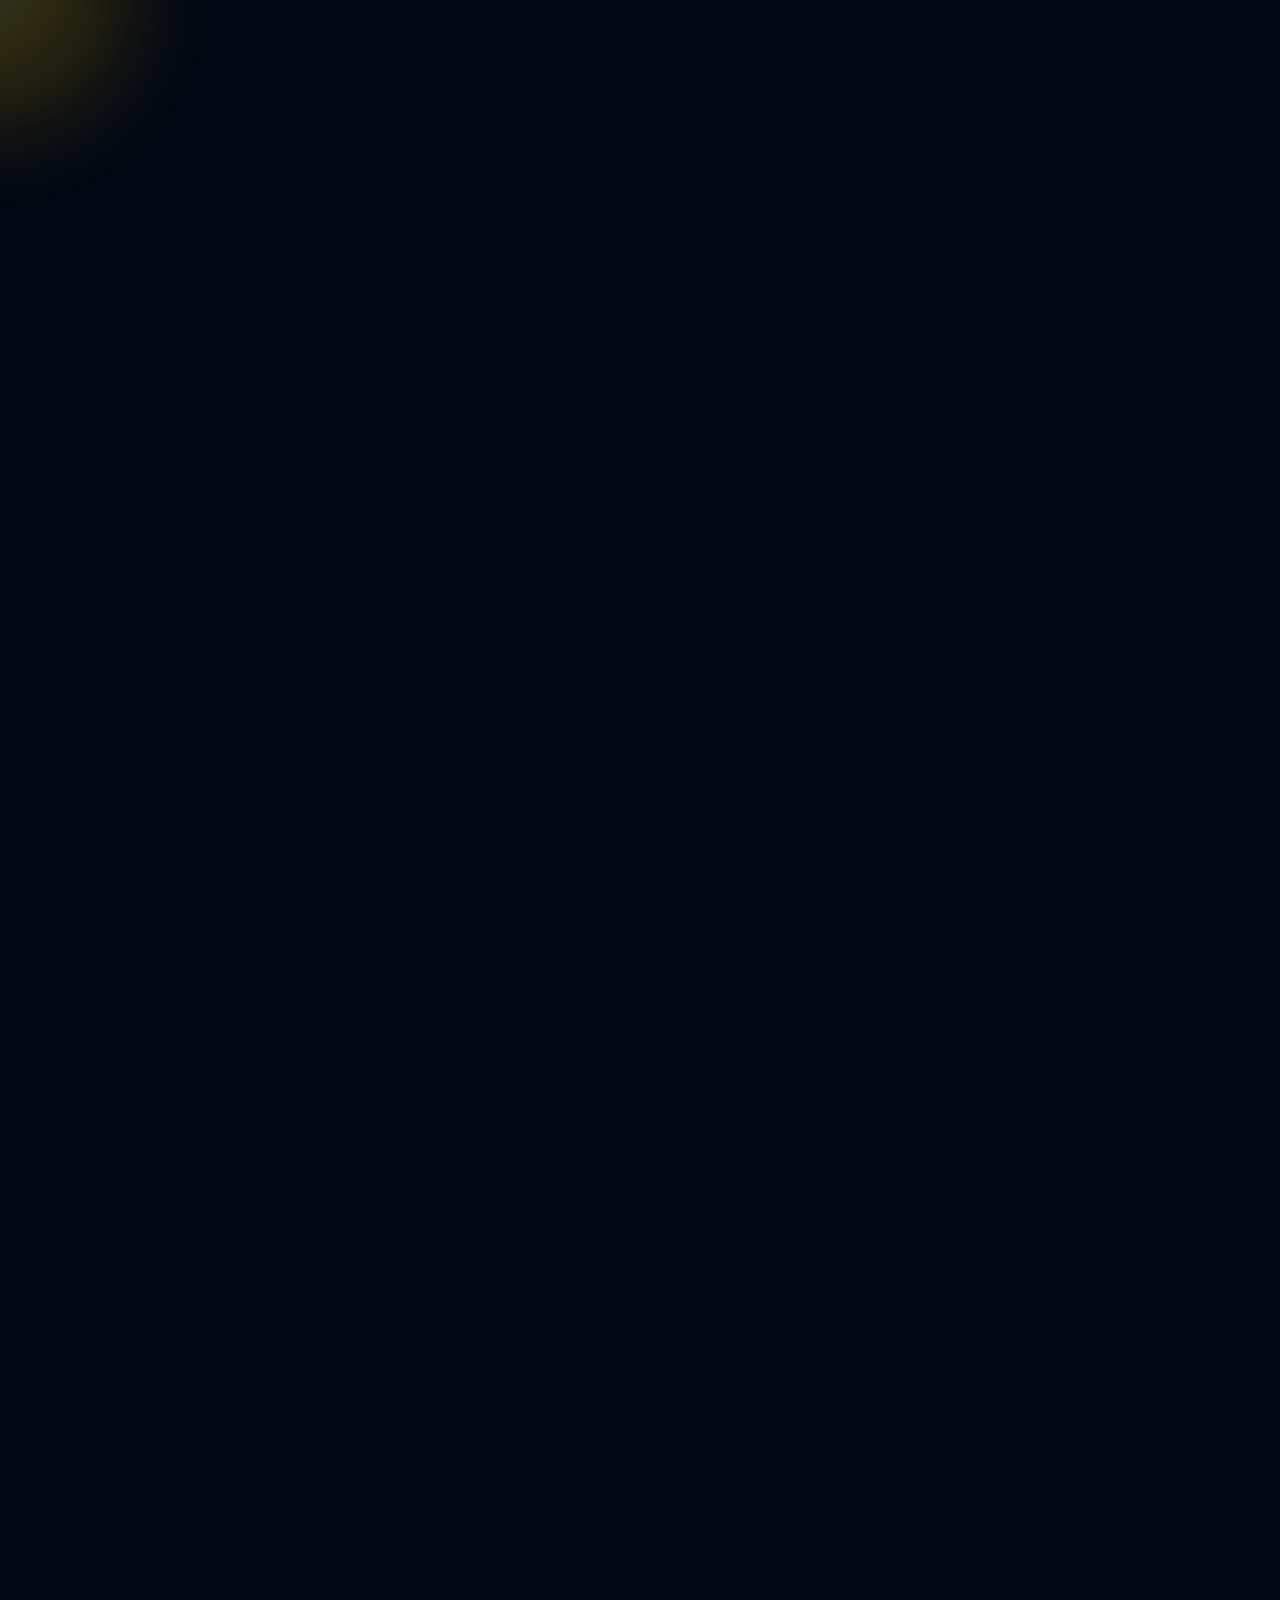
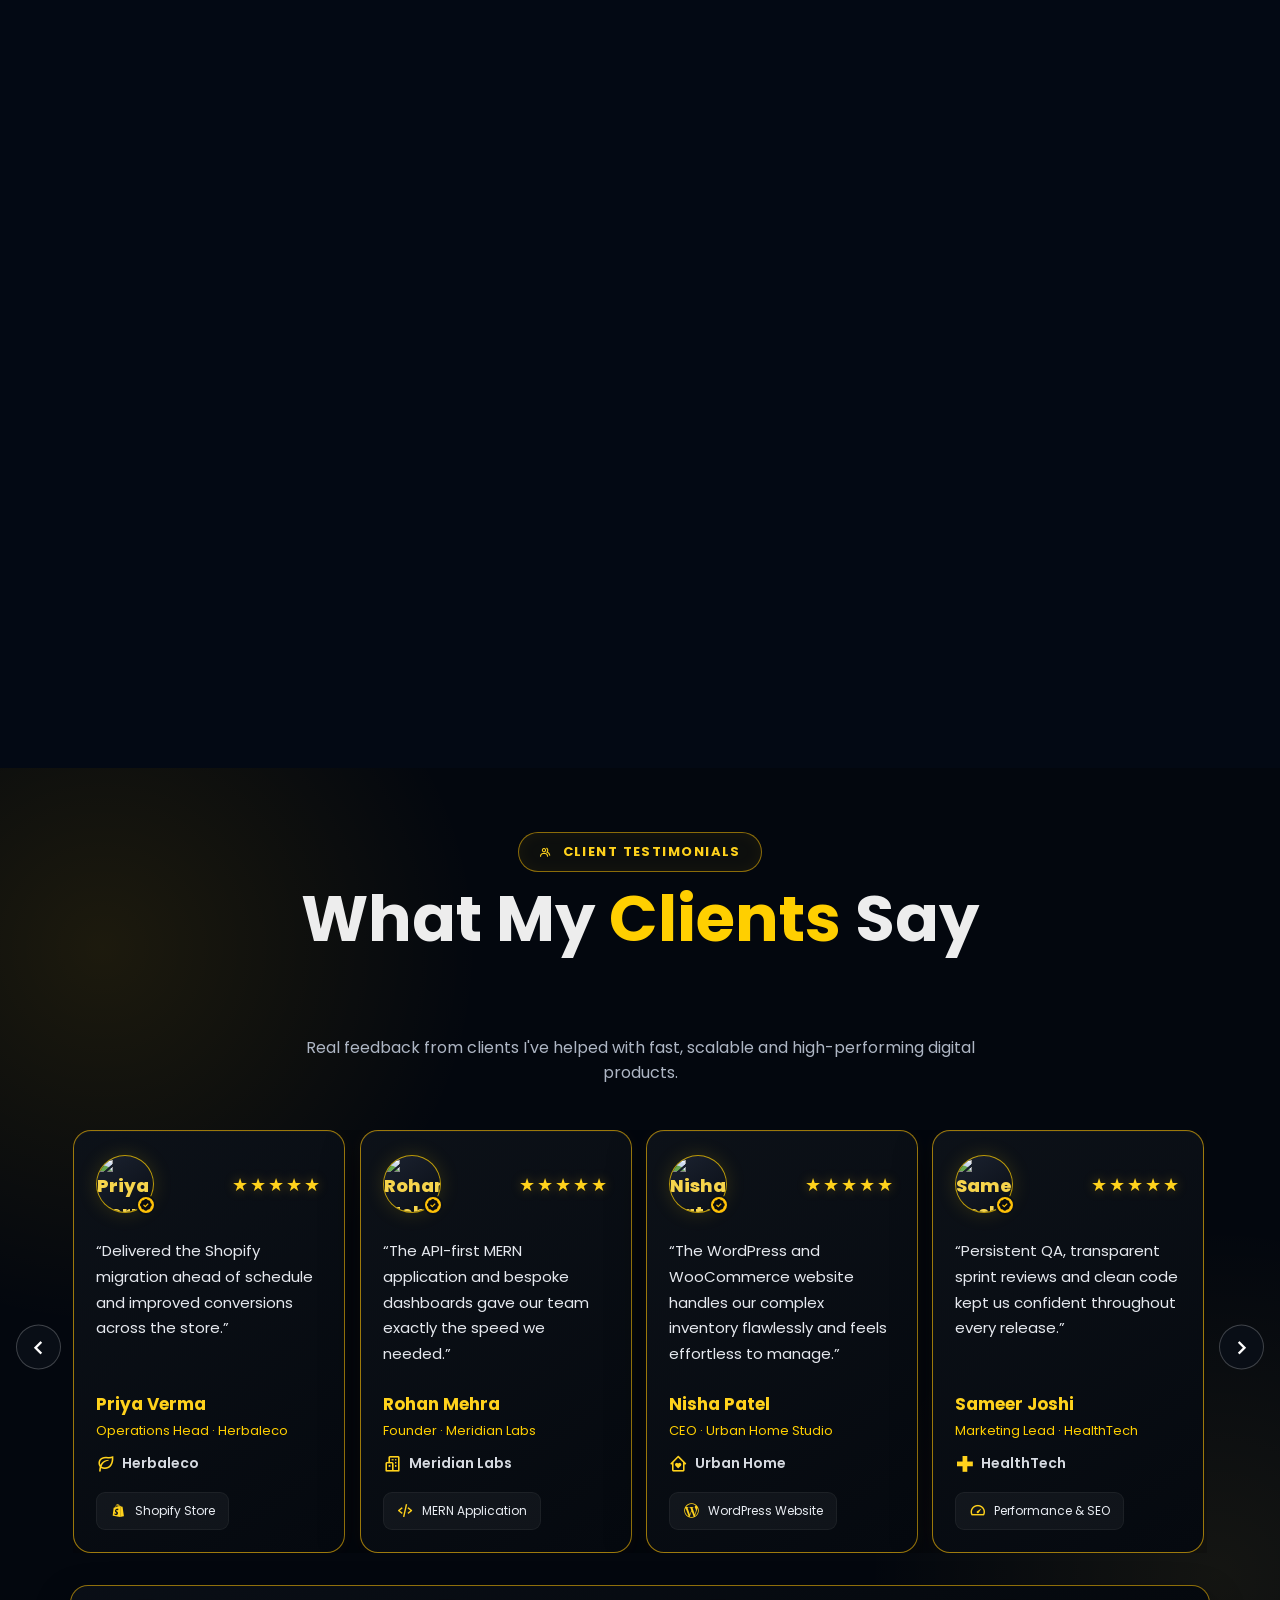
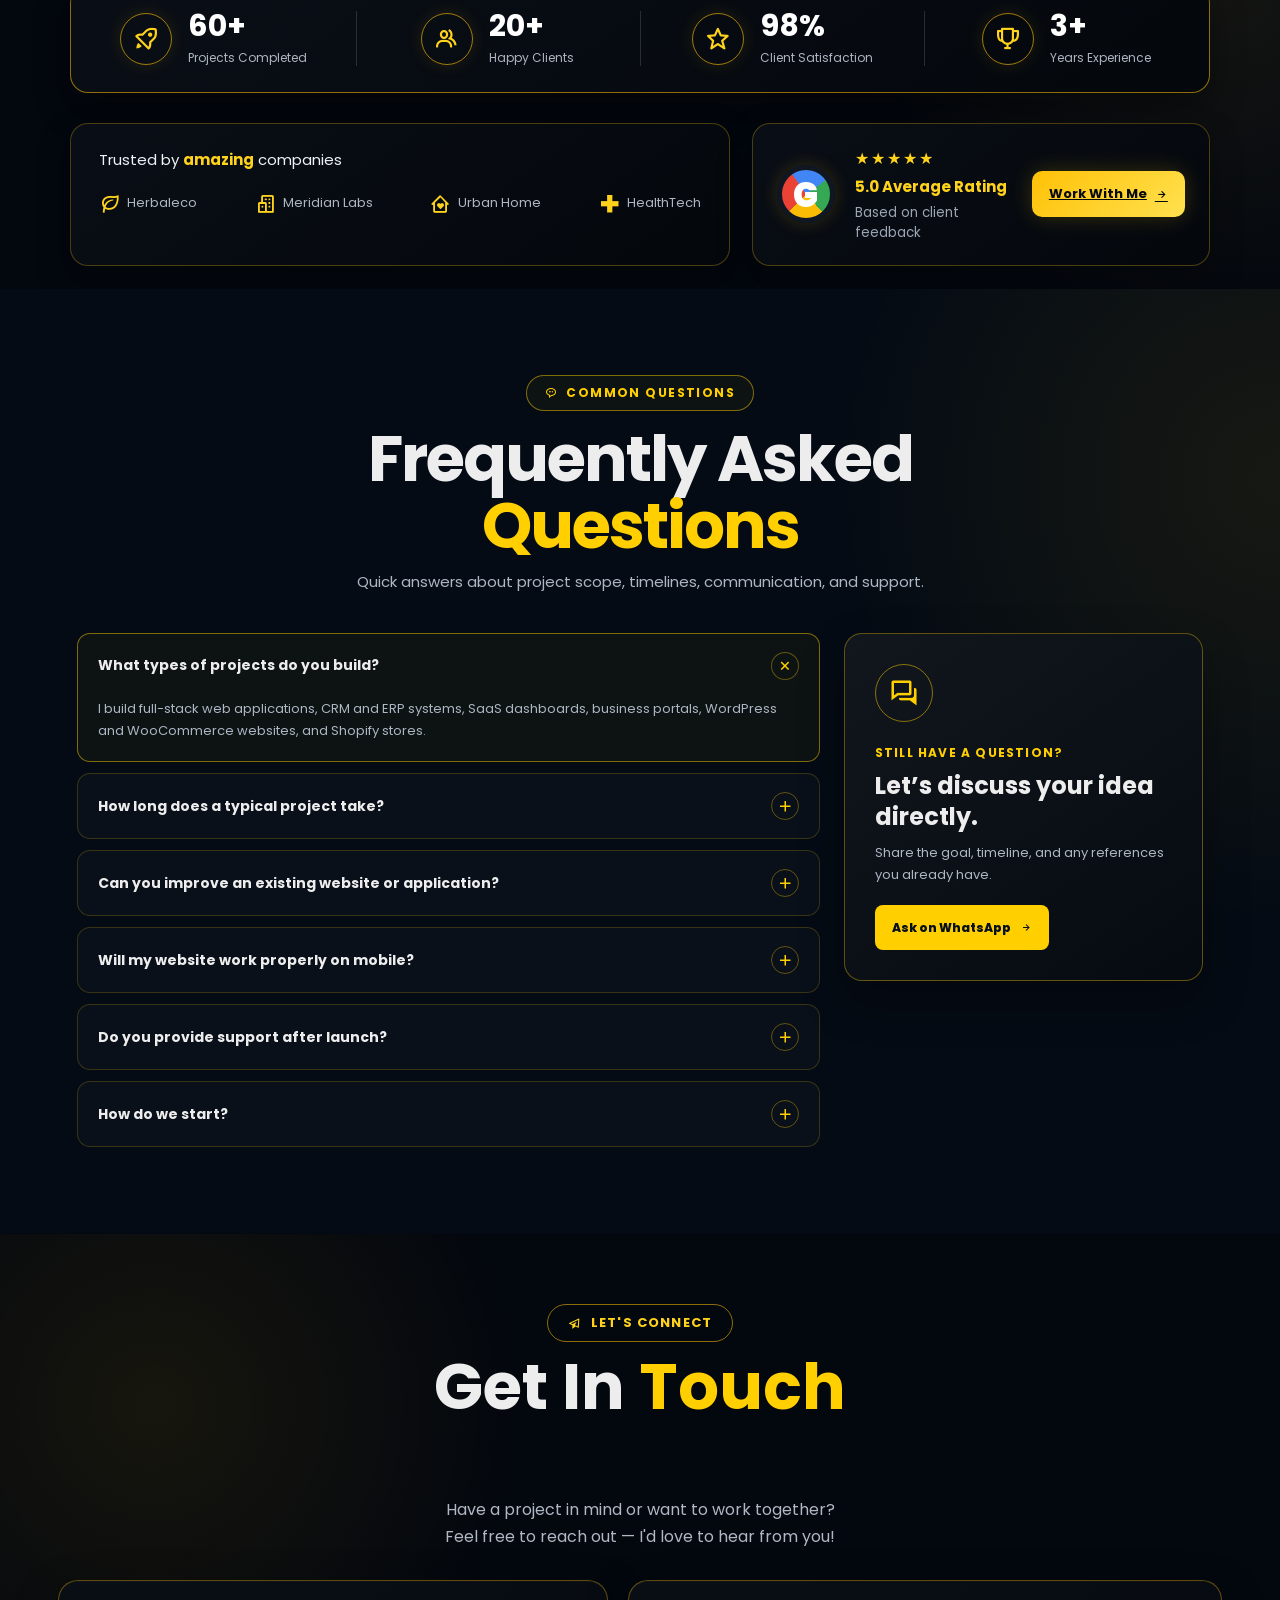
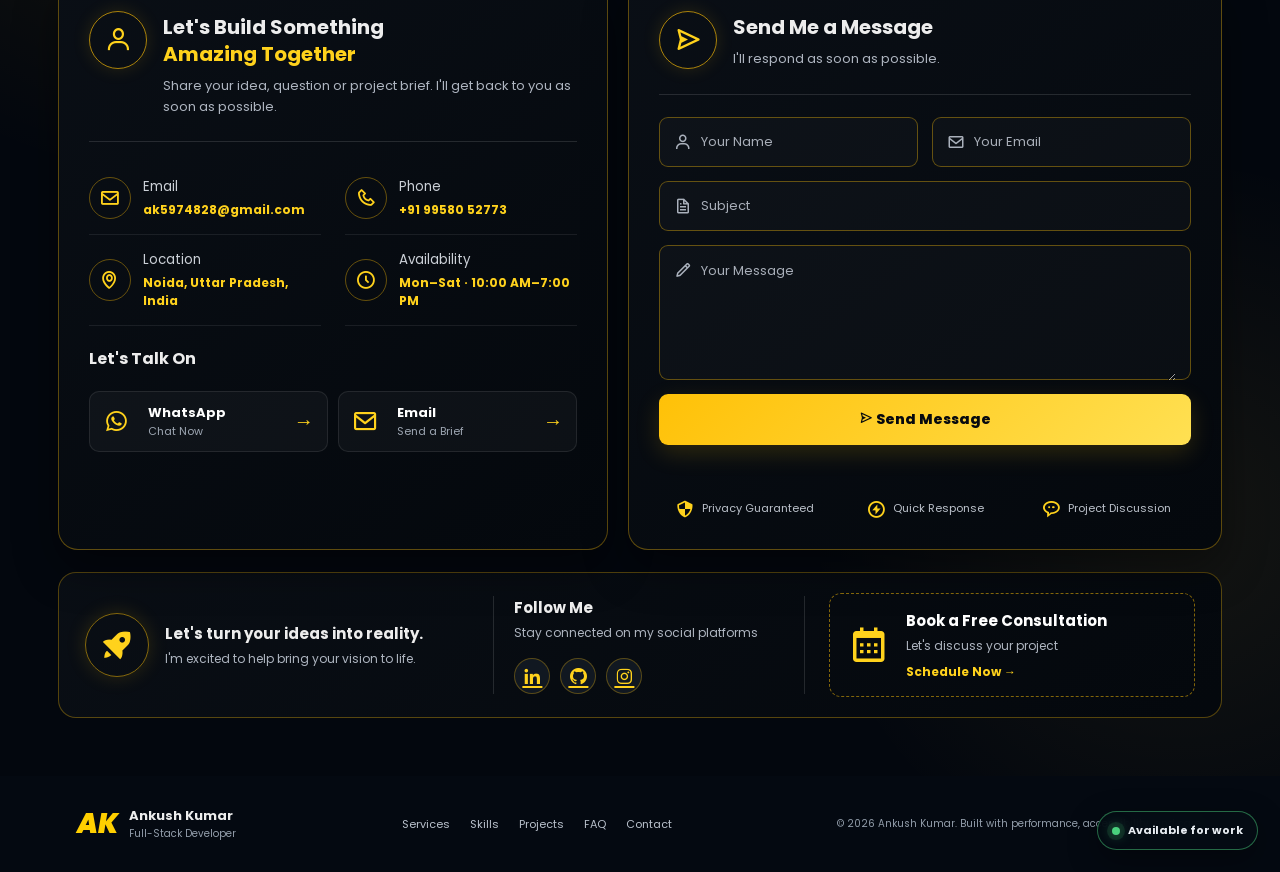
==== commit f0547b64: "Connect portfolio contact form to email" ====
--- a/index.html
+++ b/index.html
@@ -40,7 +40,7 @@
       "name": "Ankush Kumar",
       "jobTitle": "Full Stack Developer",
       "image": "ankush.jpg",
-      "email": "mailto:ankushkumar2811@gmail.com",
+      "email": "mailto:ak5974828@gmail.com",
       "telephone": "+91-99580-52773",
       "address": {
         "@type": "PostalAddress",
@@ -1364,7 +1364,7 @@
                 <article class="contact-info-card">
                     <div class="contact-card-title"><i class='bx bx-user'></i><div><h2>Let's Build Something <span>Amazing Together</span></h2><p>Share your idea, question or project brief. I'll get back to you as soon as possible.</p></div></div>
                     <div class="contact-details">
-                        <a href="mailto:ankushkumar2811@gmail.com"><i class='bx bx-envelope'></i><span><small>Email</small><strong>ankushkumar2811@gmail.com</strong></span></a>
+                        <a href="mailto:ak5974828@gmail.com"><i class='bx bx-envelope'></i><span><small>Email</small><strong>ak5974828@gmail.com</strong></span></a>
                         <a href="tel:+919958052773"><i class='bx bx-phone'></i><span><small>Phone</small><strong>+91 99580 52773</strong></span></a>
                         <div><i class='bx bx-map'></i><span><small>Location</small><strong>Noida, Uttar Pradesh, India</strong></span></div>
                         <div><i class='bx bx-time-five'></i><span><small>Availability</small><strong>Mon–Sat · 10:00 AM–7:00 PM</strong></span></div>
@@ -1372,12 +1372,13 @@
                     <div class="contact-channels">
                         <p>Let's Talk On</p>
                         <a href="https://api.whatsapp.com/send?phone=919958052773" target="_blank" rel="noopener noreferrer"><i class='bx bxl-whatsapp'></i><span><strong>WhatsApp</strong><small>Chat Now</small></span><b>→</b></a>
-                        <a href="mailto:ankushkumar2811@gmail.com"><i class='bx bx-envelope'></i><span><strong>Email</strong><small>Send a Brief</small></span><b>→</b></a>
+                        <a href="mailto:ak5974828@gmail.com"><i class='bx bx-envelope'></i><span><strong>Email</strong><small>Send a Brief</small></span><b>→</b></a>
                     </div>
                 </article>
                 <article class="contact-form-card">
                     <div class="contact-card-title"><i class='bx bx-send'></i><div><h2>Send Me a Message</h2><p>I'll respond as soon as possible.</p></div></div>
-                    <form id="contact-form" novalidate>
+                    <form id="contact-form" action="contact.php" method="post" novalidate>
+                        <label class="website-field" aria-hidden="true"><span>Website</span><input type="text" name="website" tabindex="-1" autocomplete="off"></label>
                         <label><i class='bx bx-user'></i><input type="text" name="name" placeholder="Your Name" autocomplete="name" required></label>
                         <label><i class='bx bx-envelope'></i><input type="email" name="email" placeholder="Your Email" autocomplete="email" required></label>
                         <label class="subject"><i class='bx bx-file'></i><input type="text" name="subject" placeholder="Subject" required></label>
--- a/Portfolio.css
+++ b/Portfolio.css
@@ -1739,6 +1739,7 @@
 .process-section{background:#07101c}.process-grid{width:min(1360px,100%);margin:auto;display:grid;grid-template-columns:repeat(5,minmax(0,1fr));gap:12px;counter-reset:process}.process-grid article{position:relative;padding:24px 20px;border:1px solid rgba(255,207,0,.2);border-radius:16px;background:rgba(255,255,255,.025)}.process-grid article:not(:last-child)::after{content:"";position:absolute;right:-13px;top:49px;width:13px;border-top:1px dashed rgba(255,207,0,.55)}.process-grid b{position:absolute;right:17px;top:14px;color:rgba(255,207,0,.2);font-size:25px}.process-grid i{width:48px;height:48px;display:grid;place-items:center;border-radius:50%;background:rgba(255,207,0,.07);color:#ffcf00;font-size:25px}.process-grid h3{margin:18px 0 8px;font-size:18px}.process-grid p{margin:0;color:#aeb7c4;font-size:12px;line-height:1.65}
 .faq-section{background:radial-gradient(circle at 100% 20%,rgba(255,207,0,.07),transparent 30%),#050b14}.faq-layout{width:min(1180px,100%);margin:auto;display:grid;grid-template-columns:minmax(0,1.55fr) minmax(280px,.75fr);gap:24px;align-items:start}.faq-list{display:grid;gap:11px}.faq-list details{border:1px solid rgba(255,207,0,.18);border-radius:13px;background:rgba(255,255,255,.025);overflow:hidden}.faq-list details[open]{border-color:rgba(255,207,0,.48);background:rgba(255,207,0,.035)}.faq-list summary{display:flex;align-items:center;justify-content:space-between;gap:15px;padding:18px 20px;cursor:pointer;list-style:none;font-size:14px;font-weight:650}.faq-list summary::-webkit-details-marker{display:none}.faq-list summary i{flex:0 0 28px;width:28px;height:28px;display:grid;place-items:center;border-radius:50%;border:1px solid rgba(255,207,0,.35);color:#ffcf00;font-size:18px;transition:transform .25s}.faq-list details[open] summary i{transform:rotate(45deg)}.faq-list details p{padding:0 20px 19px;color:#adb6c3;font-size:13px;line-height:1.7}.faq-cta{position:sticky;top:95px;padding:30px;border:1px solid rgba(255,207,0,.35);border-radius:18px;background:linear-gradient(145deg,rgba(18,23,30,.98),rgba(6,10,17,.98));box-shadow:0 20px 45px rgba(0,0,0,.3)}.faq-cta>i{width:58px;height:58px;display:grid;place-items:center;border-radius:50%;border:1px solid rgba(255,207,0,.5);color:#ffcf00;font-size:30px}.faq-cta span{display:block;margin-top:22px;color:#ffcf00;font-size:12px;font-weight:700;text-transform:uppercase;letter-spacing:.1em}.faq-cta h3{margin:8px 0 10px;font-size:24px;line-height:1.3}.faq-cta p{color:#aeb7c4;font-size:13px;line-height:1.65}.faq-cta a{margin-top:20px;min-height:45px;padding:0 17px;display:inline-flex;align-items:center;gap:9px;border-radius:8px;background:#ffcf00;color:#07101e;text-decoration:none;font-size:12px;font-weight:800}
 .form-status{grid-column:1/-1;min-height:20px;margin:0;color:#ffcf00;font-size:12px}.contact-form-card .field-error{border-color:#ff6b6b!important}.contact-form-card .field-error input,.contact-form-card .field-error textarea{color:#fff}
+.contact-form-card .website-field{position:absolute!important;left:-10000px!important;width:1px!important;height:1px!important;overflow:hidden!important}.contact-form-card button:disabled{cursor:wait;opacity:.72;transform:none!important}
 .site-footer{padding:28px 6%;display:grid;grid-template-columns:auto 1fr auto;align-items:center;gap:28px;border-top:1px solid rgba(255,207,0,.2);background:#040911}.footer-brand{display:flex;align-items:center;gap:11px}.footer-logo{font-size:27px;font-weight:900;font-style:italic;color:#ffcf00;text-decoration:none}.footer-brand div{display:flex;flex-direction:column}.footer-brand strong{font-size:13px}.footer-brand span,.site-footer p{color:#929daa;font-size:10px}.site-footer nav{display:flex;justify-content:center;gap:20px}.site-footer nav a{color:#b9c1cc;text-decoration:none;font-size:11px}.site-footer nav a:hover{color:#ffcf00}.site-footer p{text-align:right}
 .floating-availability{position:fixed;right:22px;bottom:22px;z-index:80;display:flex;align-items:center;gap:8px;padding:10px 14px;border:1px solid rgba(73,209,125,.48);border-radius:999px;background:rgba(5,12,20,.92);backdrop-filter:blur(12px);color:#e8edf2;text-decoration:none;font-size:11px;font-weight:700;box-shadow:0 10px 30px rgba(0,0,0,.35)}.floating-availability span{width:8px;height:8px;border-radius:50%;background:#49d17d;box-shadow:0 0 0 5px rgba(73,209,125,.12),0 0 13px rgba(73,209,125,.6)}.back-to-top{position:fixed;right:25px;bottom:70px;z-index:79;width:40px;height:40px;border:1px solid rgba(255,207,0,.45);border-radius:50%;display:grid;place-items:center;background:#07101c;color:#ffcf00;font-size:23px;cursor:pointer;opacity:0;visibility:hidden;transform:translateY(10px);transition:.25s}.back-to-top.visible{opacity:1;visibility:visible;transform:none}
 @media(max-width:1050px){.services-grid{grid-template-columns:repeat(2,minmax(0,1fr))}.process-grid{grid-template-columns:repeat(3,minmax(0,1fr))}.process-grid article::after{display:none}.site-footer{grid-template-columns:1fr;text-align:center}.footer-brand,.site-footer nav{justify-content:center}.site-footer p{text-align:center}}
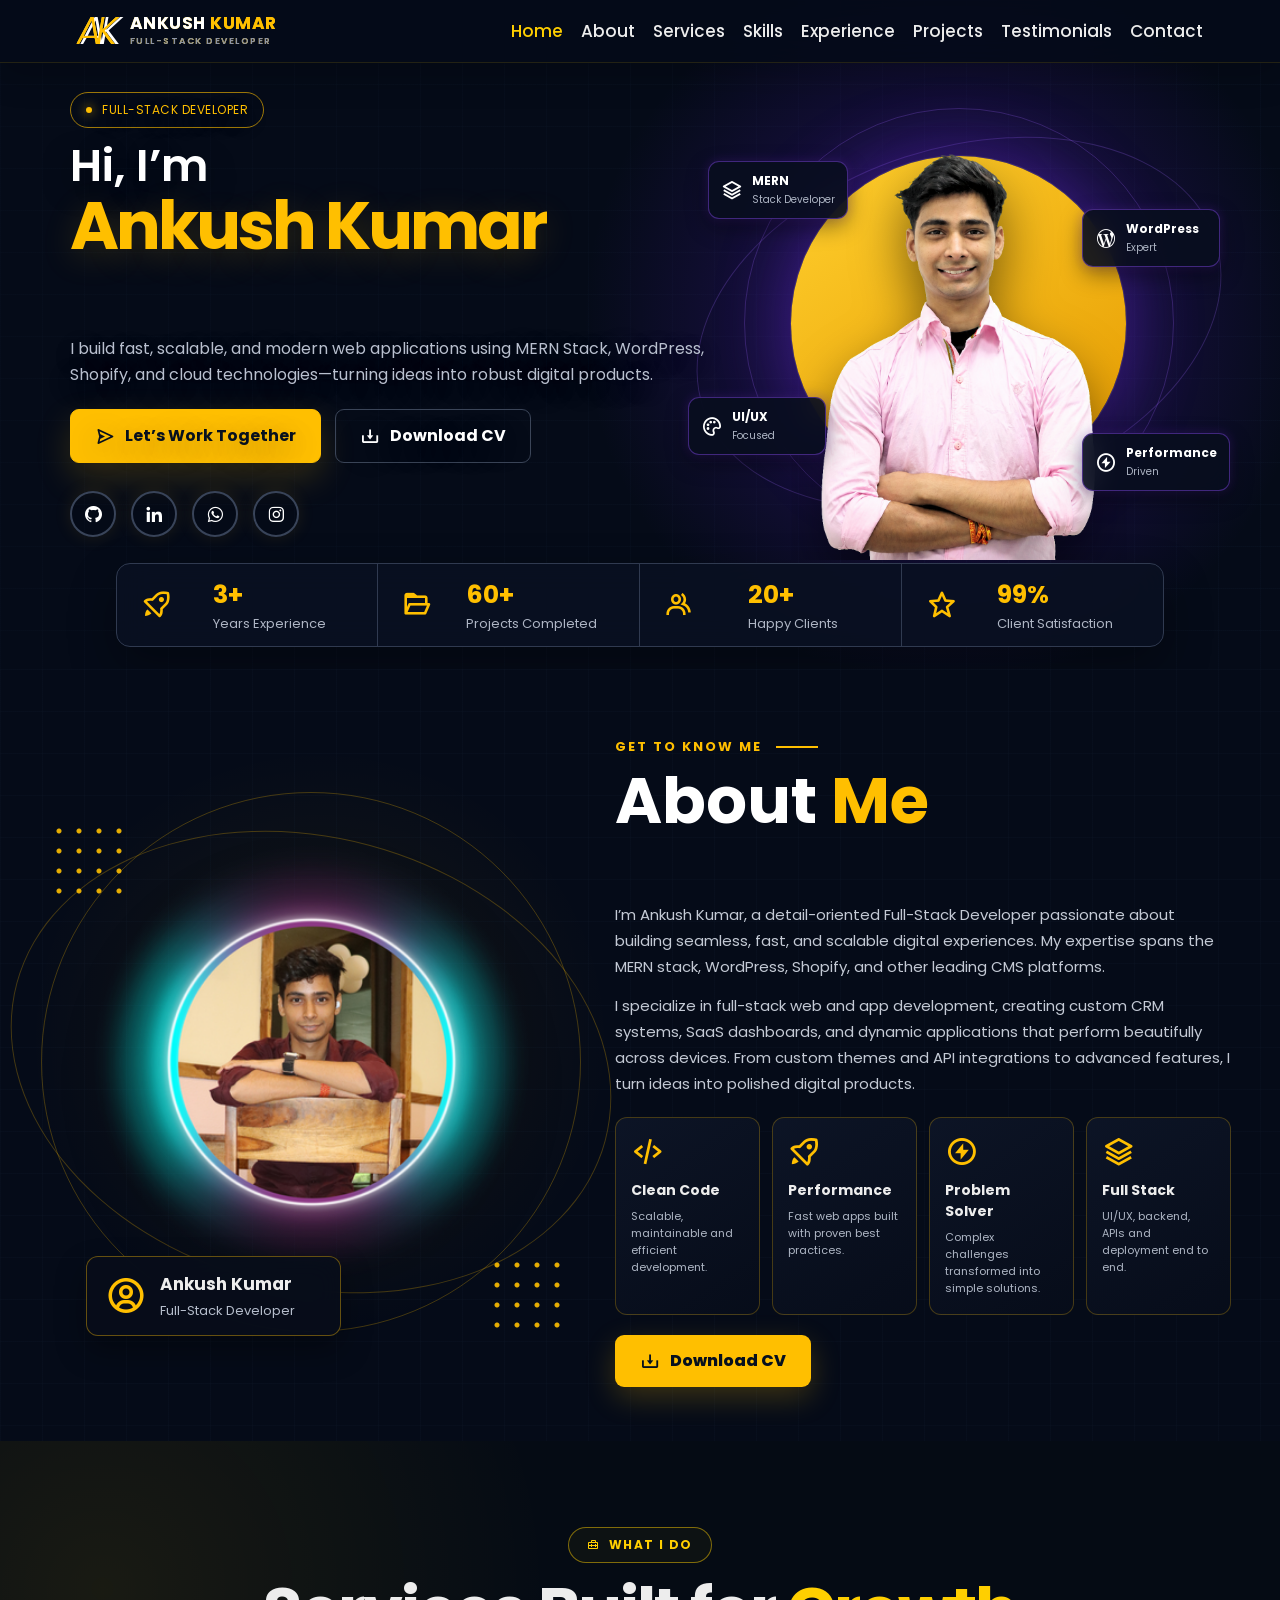
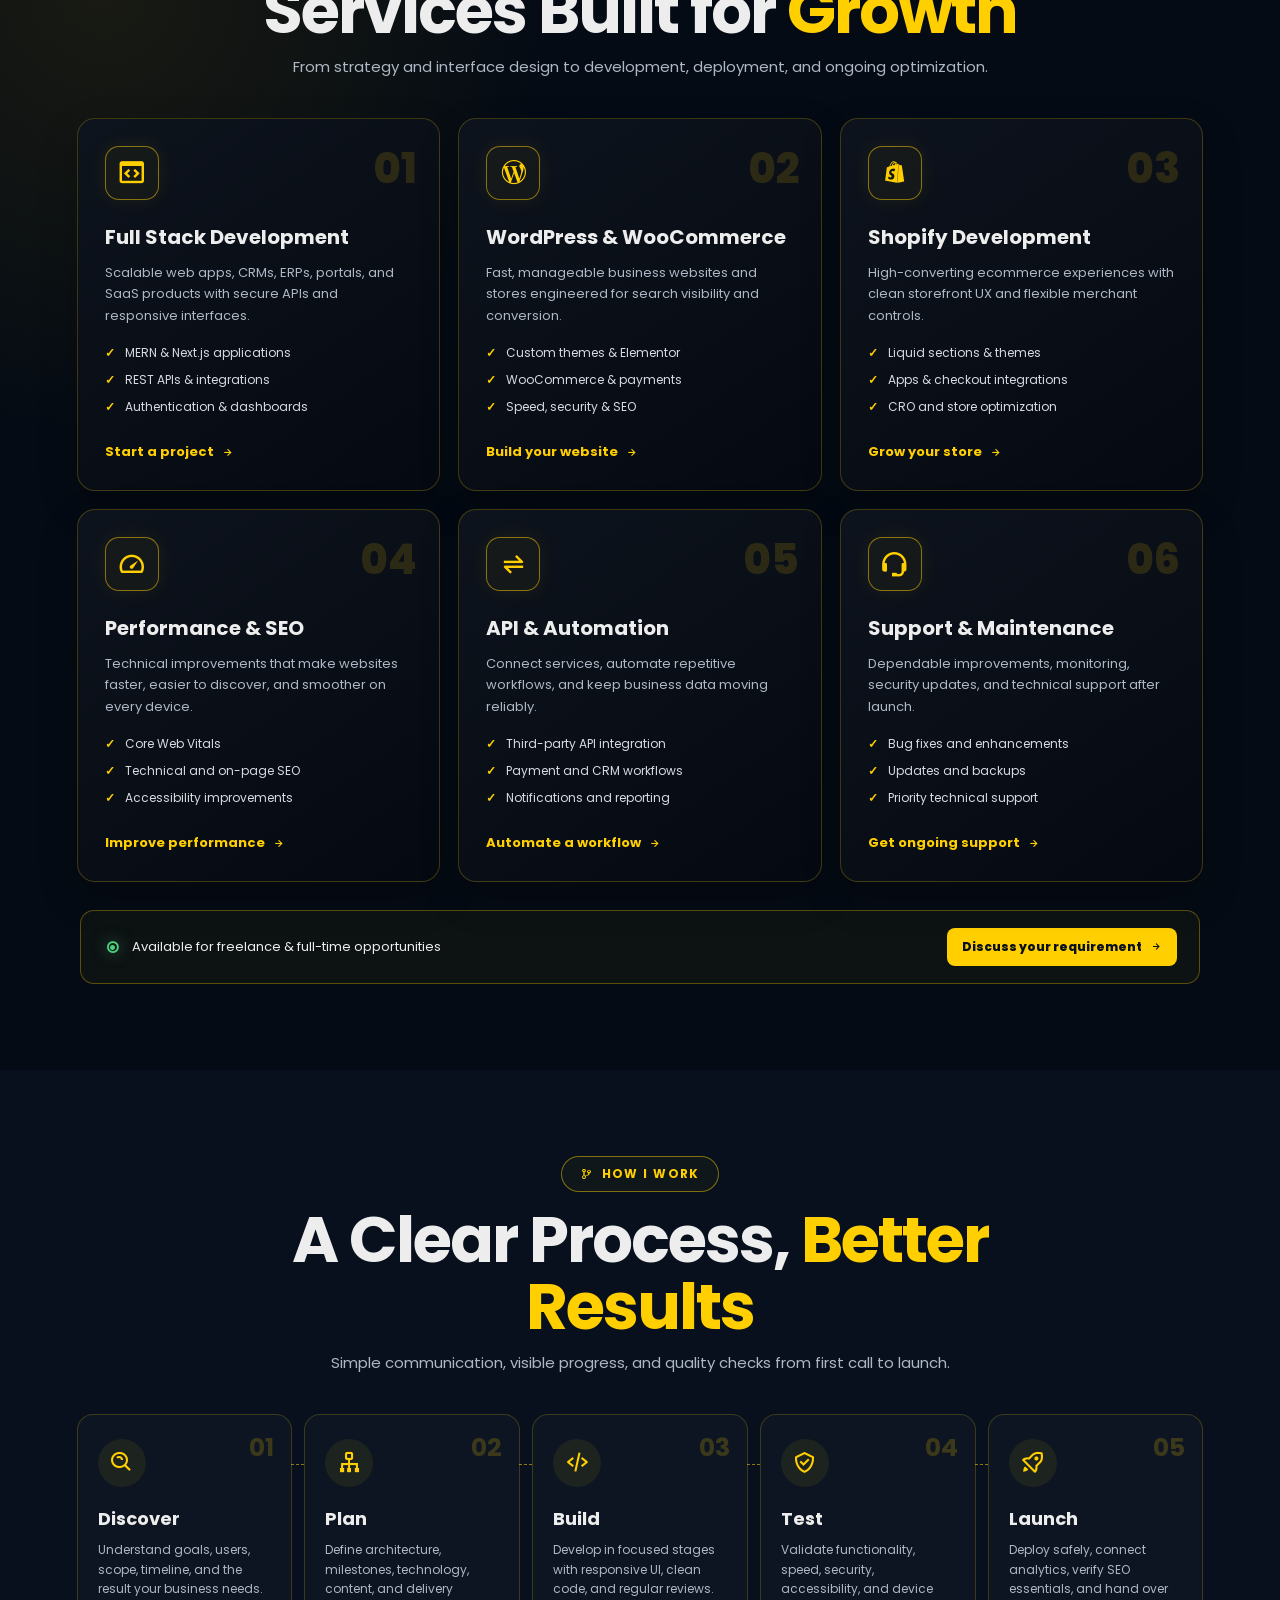
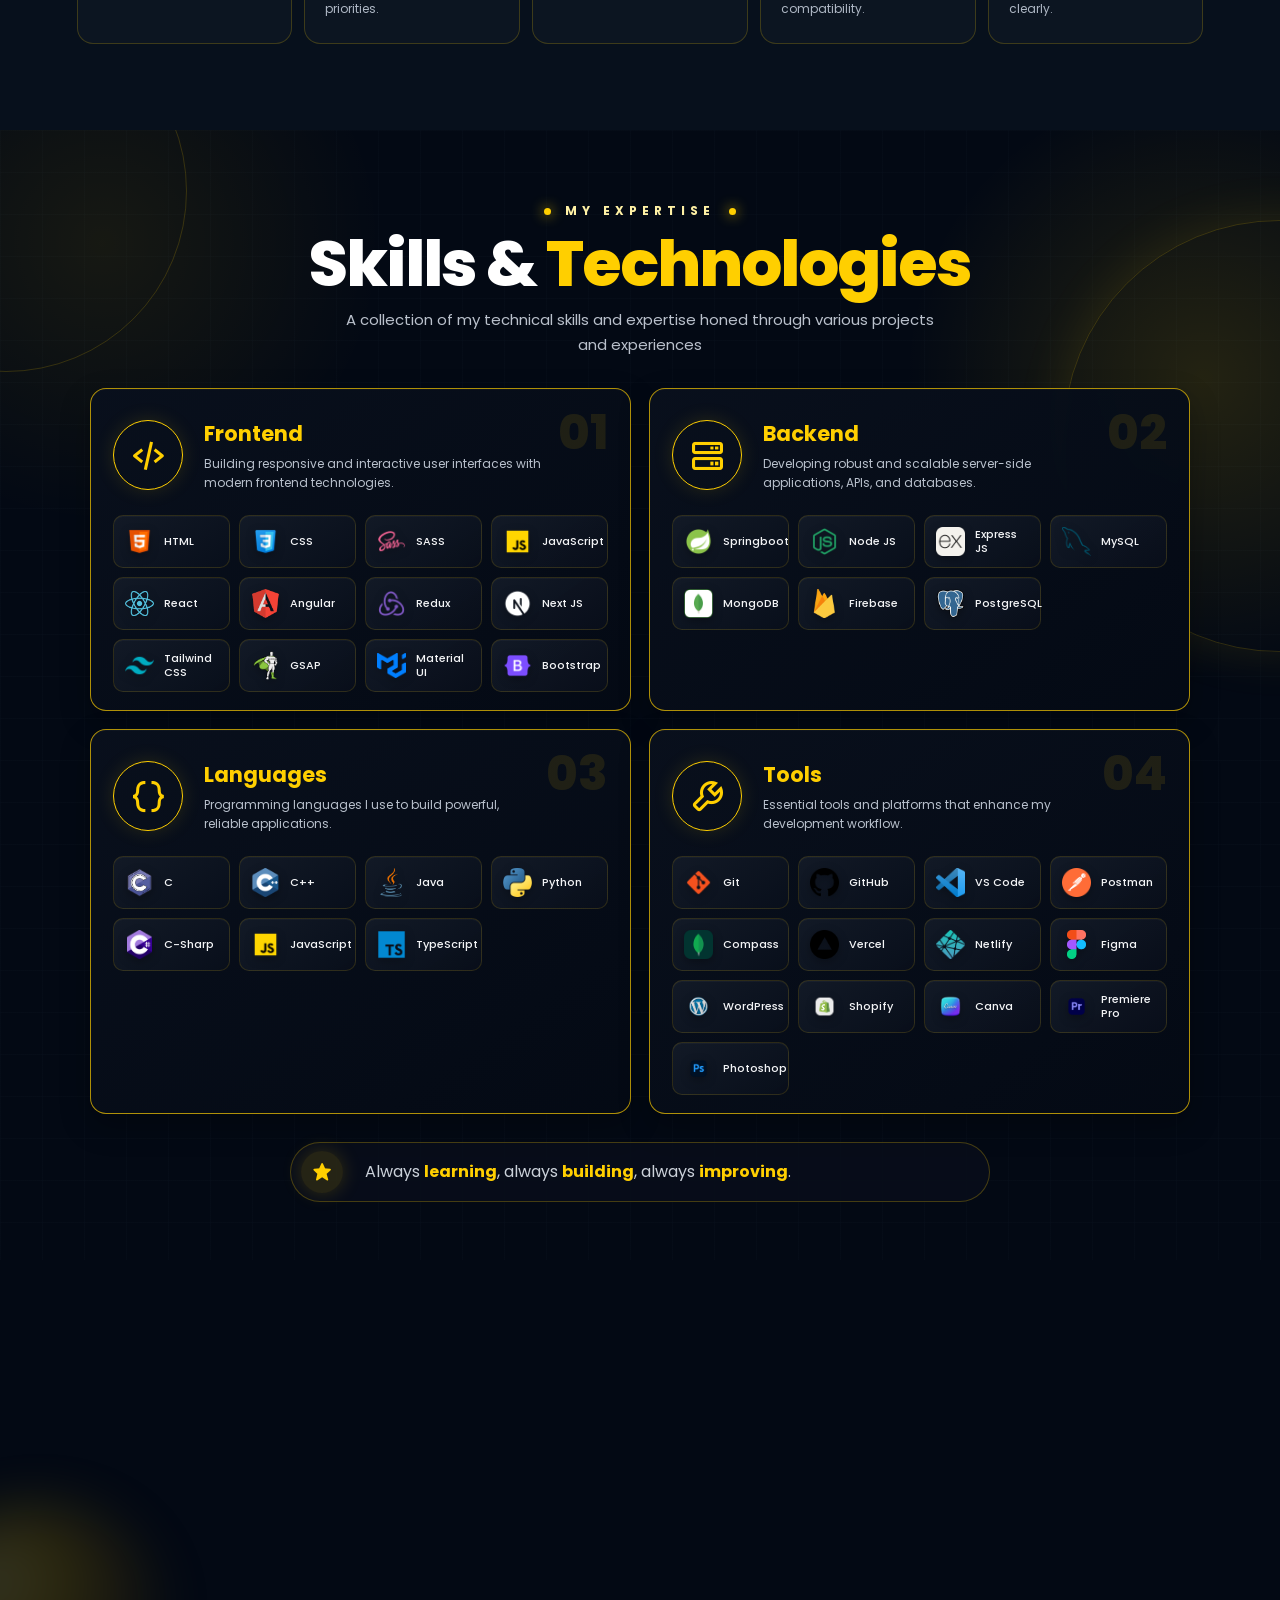
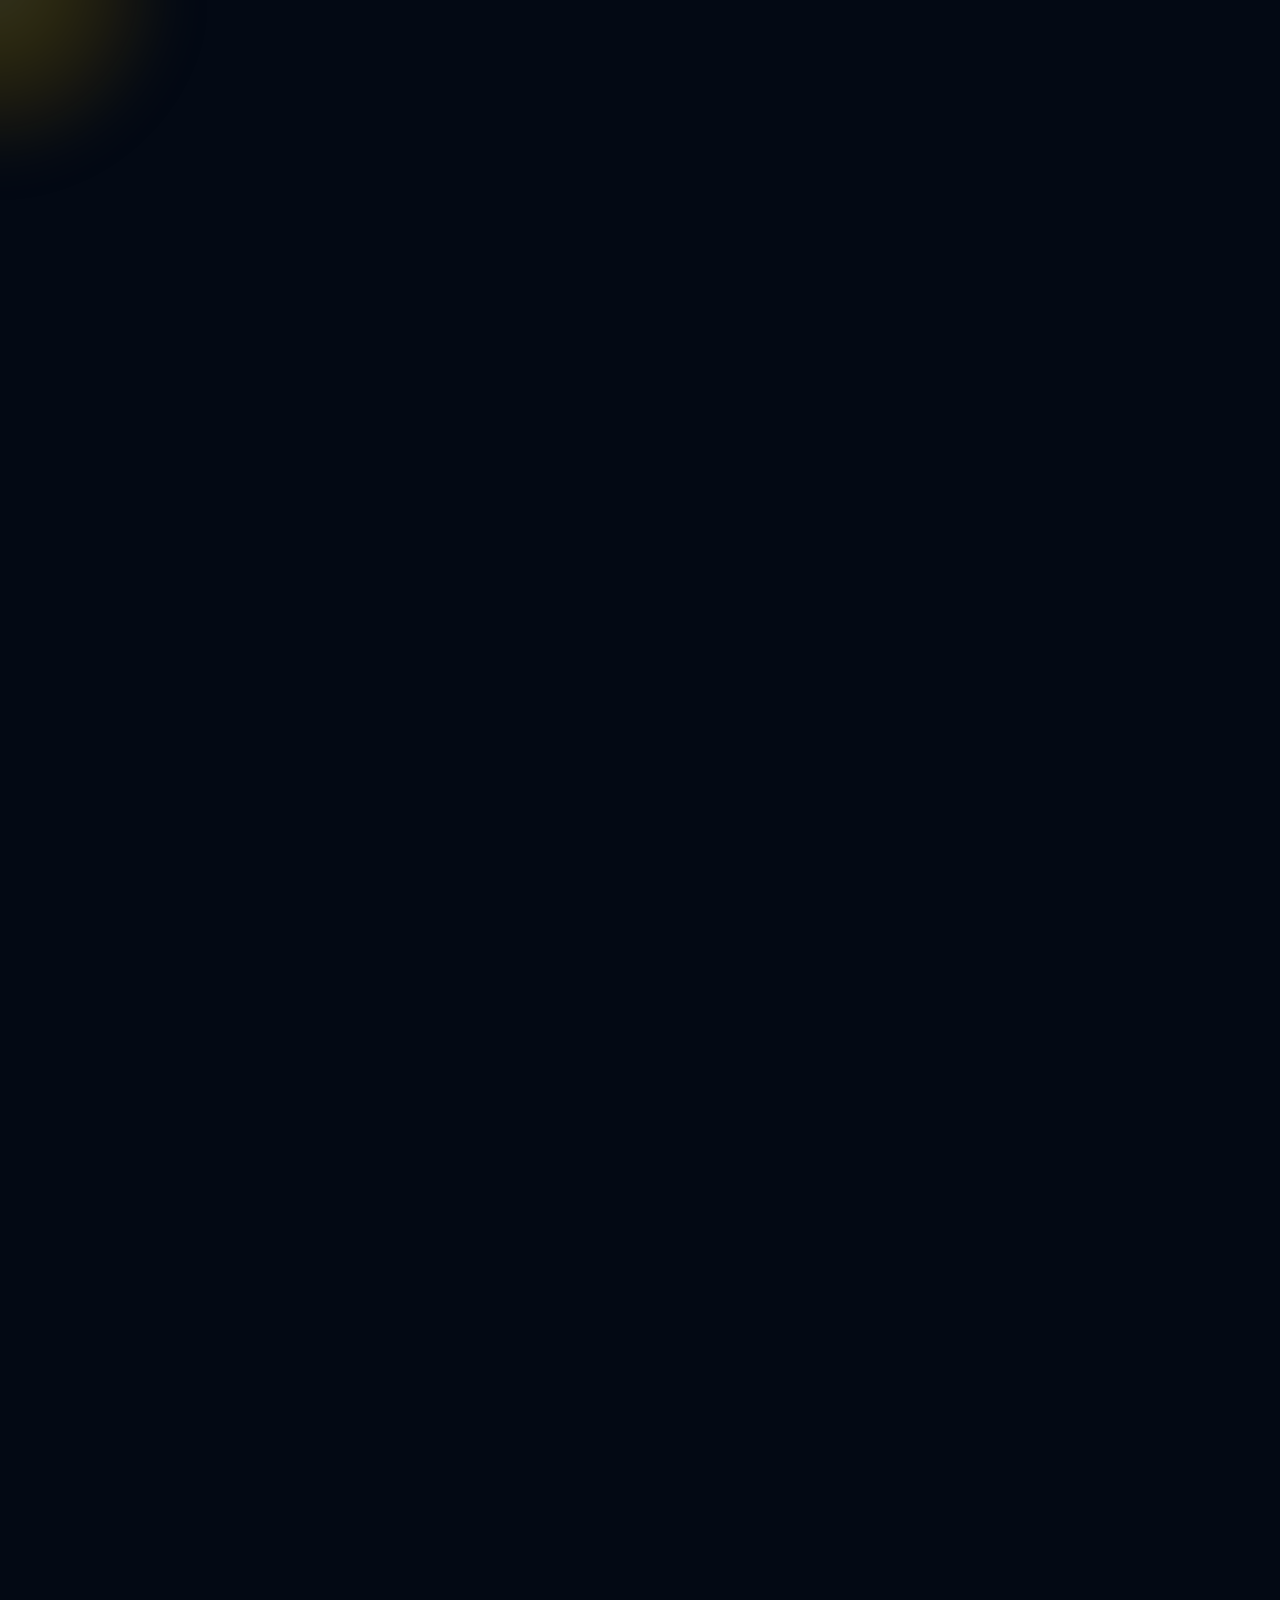
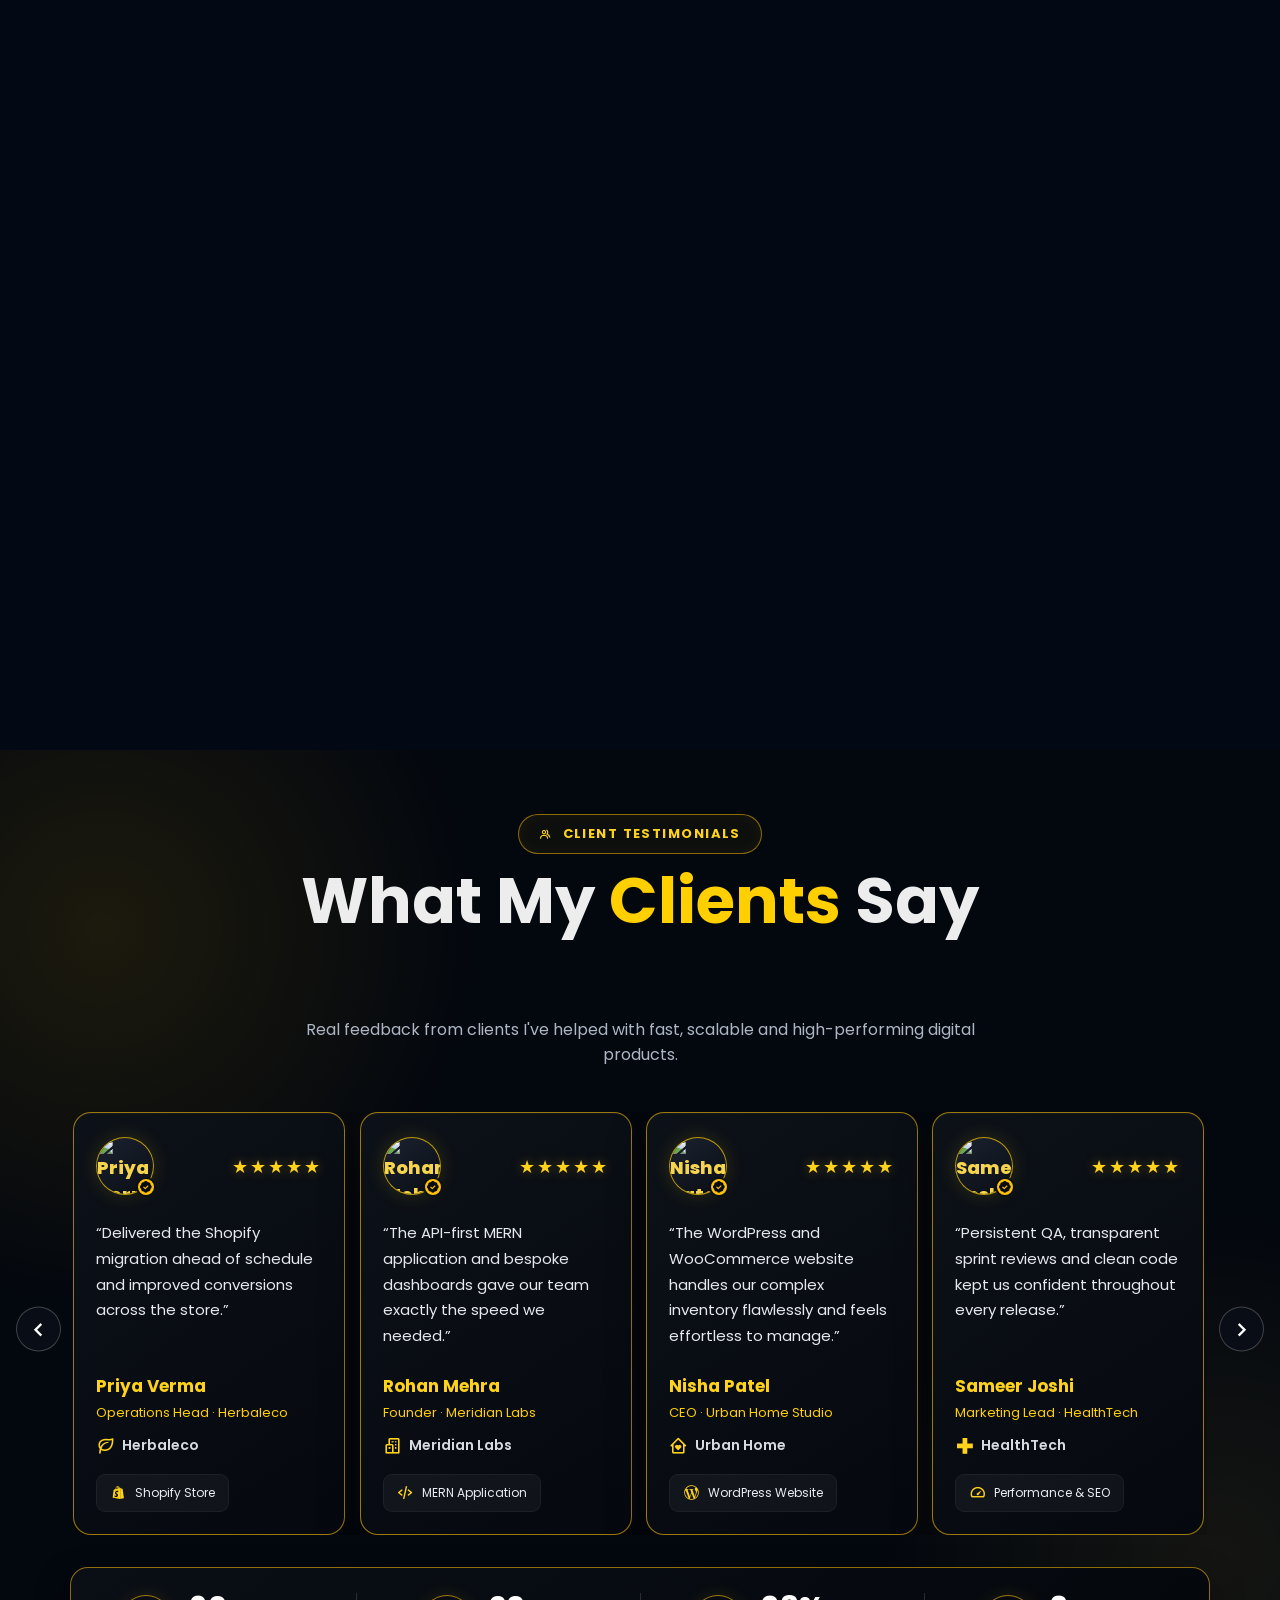
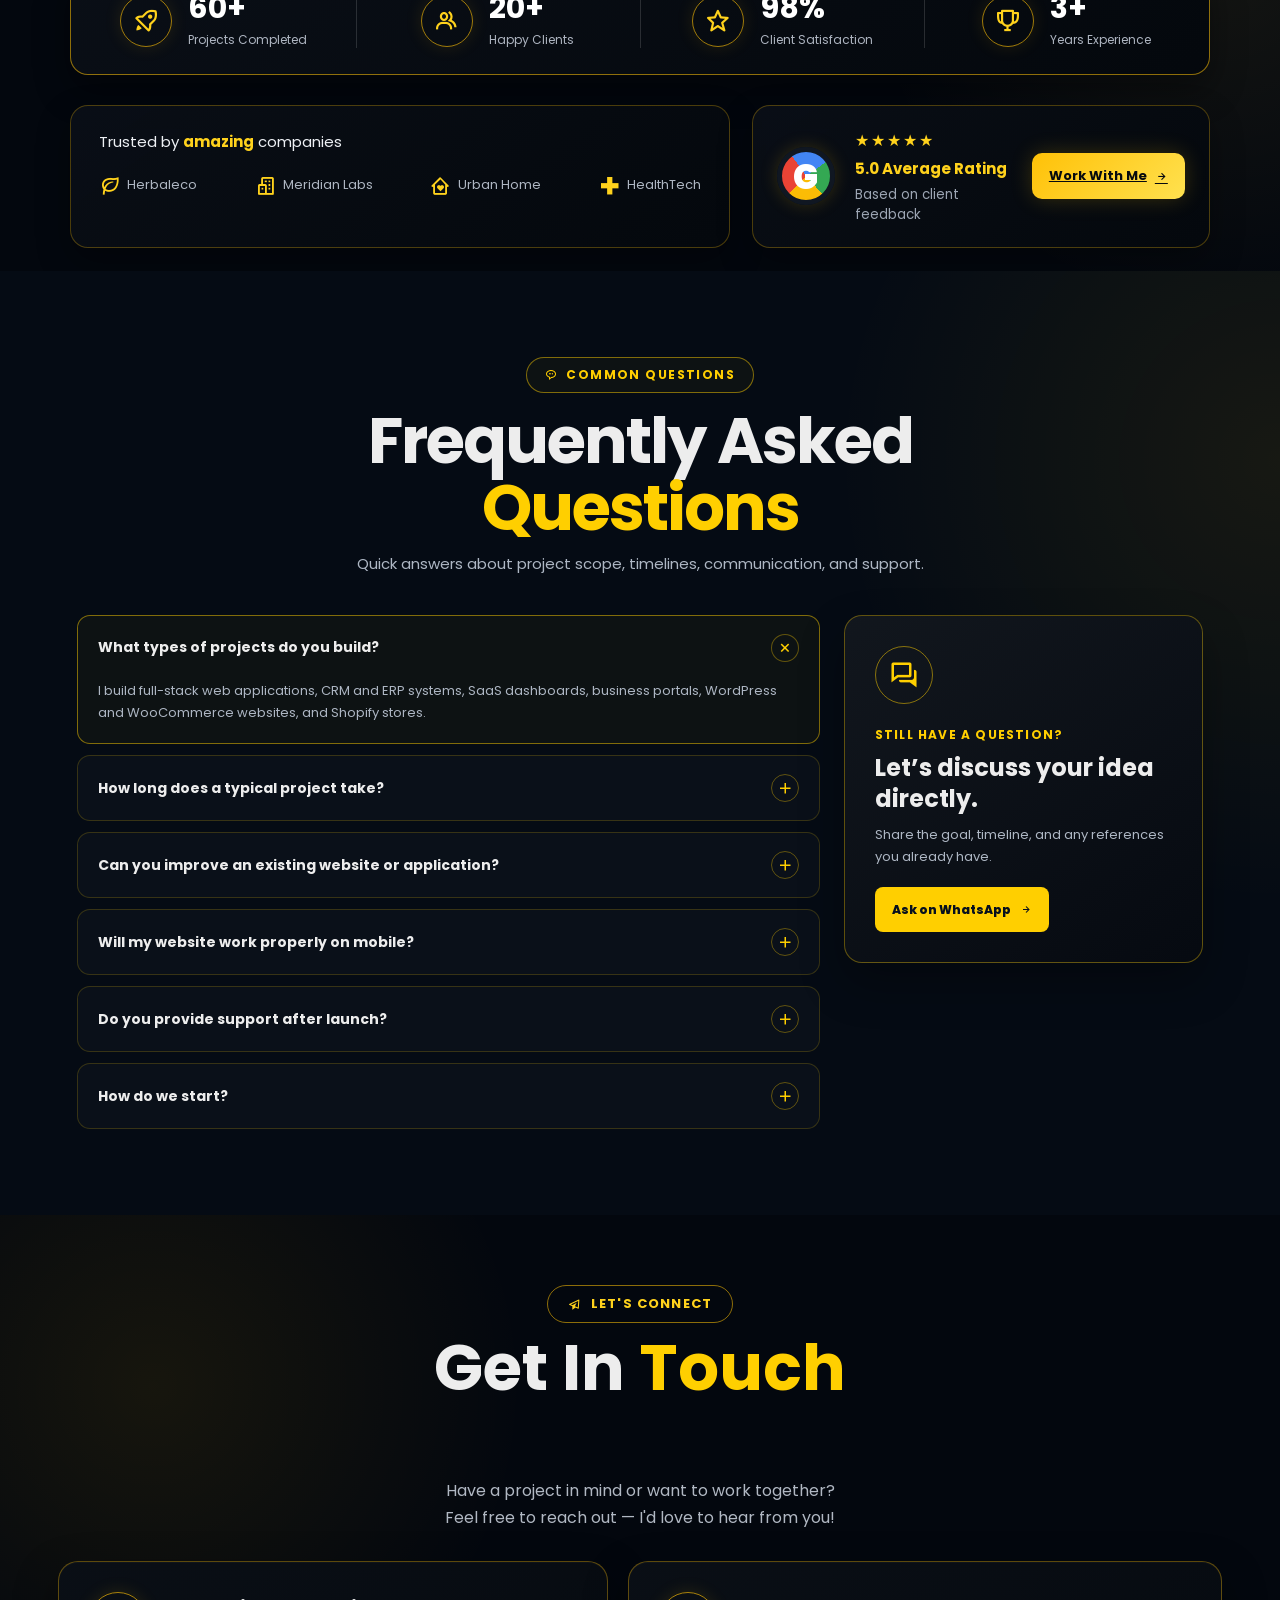
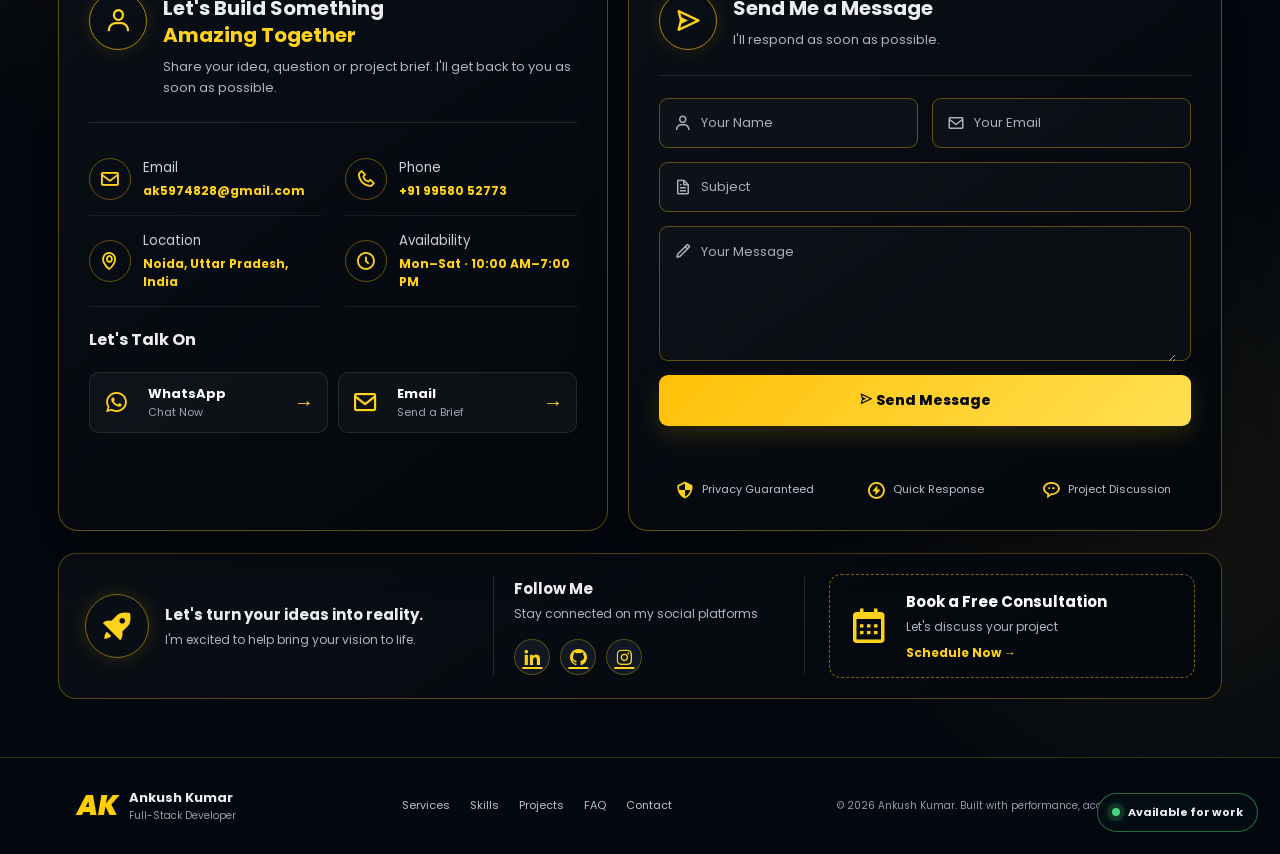
==== commit f529588e: "Correct PraharX company name" ====
--- a/index.html
+++ b/index.html
@@ -330,12 +330,12 @@
                     <div class="exp-corner"><i class='bx bx-briefcase'></i></div>
                     <div class="exp-header">
                         <div class="exp-logo" aria-hidden="true">
-                            <img src="https://praharx.com/wp-content/uploads/2024/03/Untitled-design-e1711004775120.png" alt="Praharx Technologies" onerror="this.style.display='none'">
-                            <span class="exp-initial">PT</span>
+                            <img src="https://praharx.com/wp-content/uploads/2024/03/Untitled-design-e1711004775120.png" alt="PraharX" onerror="this.style.display='none'">
+                            <span class="exp-initial">PX</span>
                         </div>
                         <div class="exp-title">
                             <div class="exp-role"><strong>02</strong><h3>Manager of <span>Web Development Department</span></h3></div>
-                            <p><i class='bx bxs-map'></i> Prakhar Technologies Pvt. Ltd. <b>•</b> Noida, Uttar Pradesh</p>
+                            <p><i class='bx bxs-map'></i> PraharX <b>•</b> Noida, Uttar Pradesh</p>
                             <p><i class='bx bx-calendar'></i> Aug 2024 — Present</p>
                         </div>
                     </div>
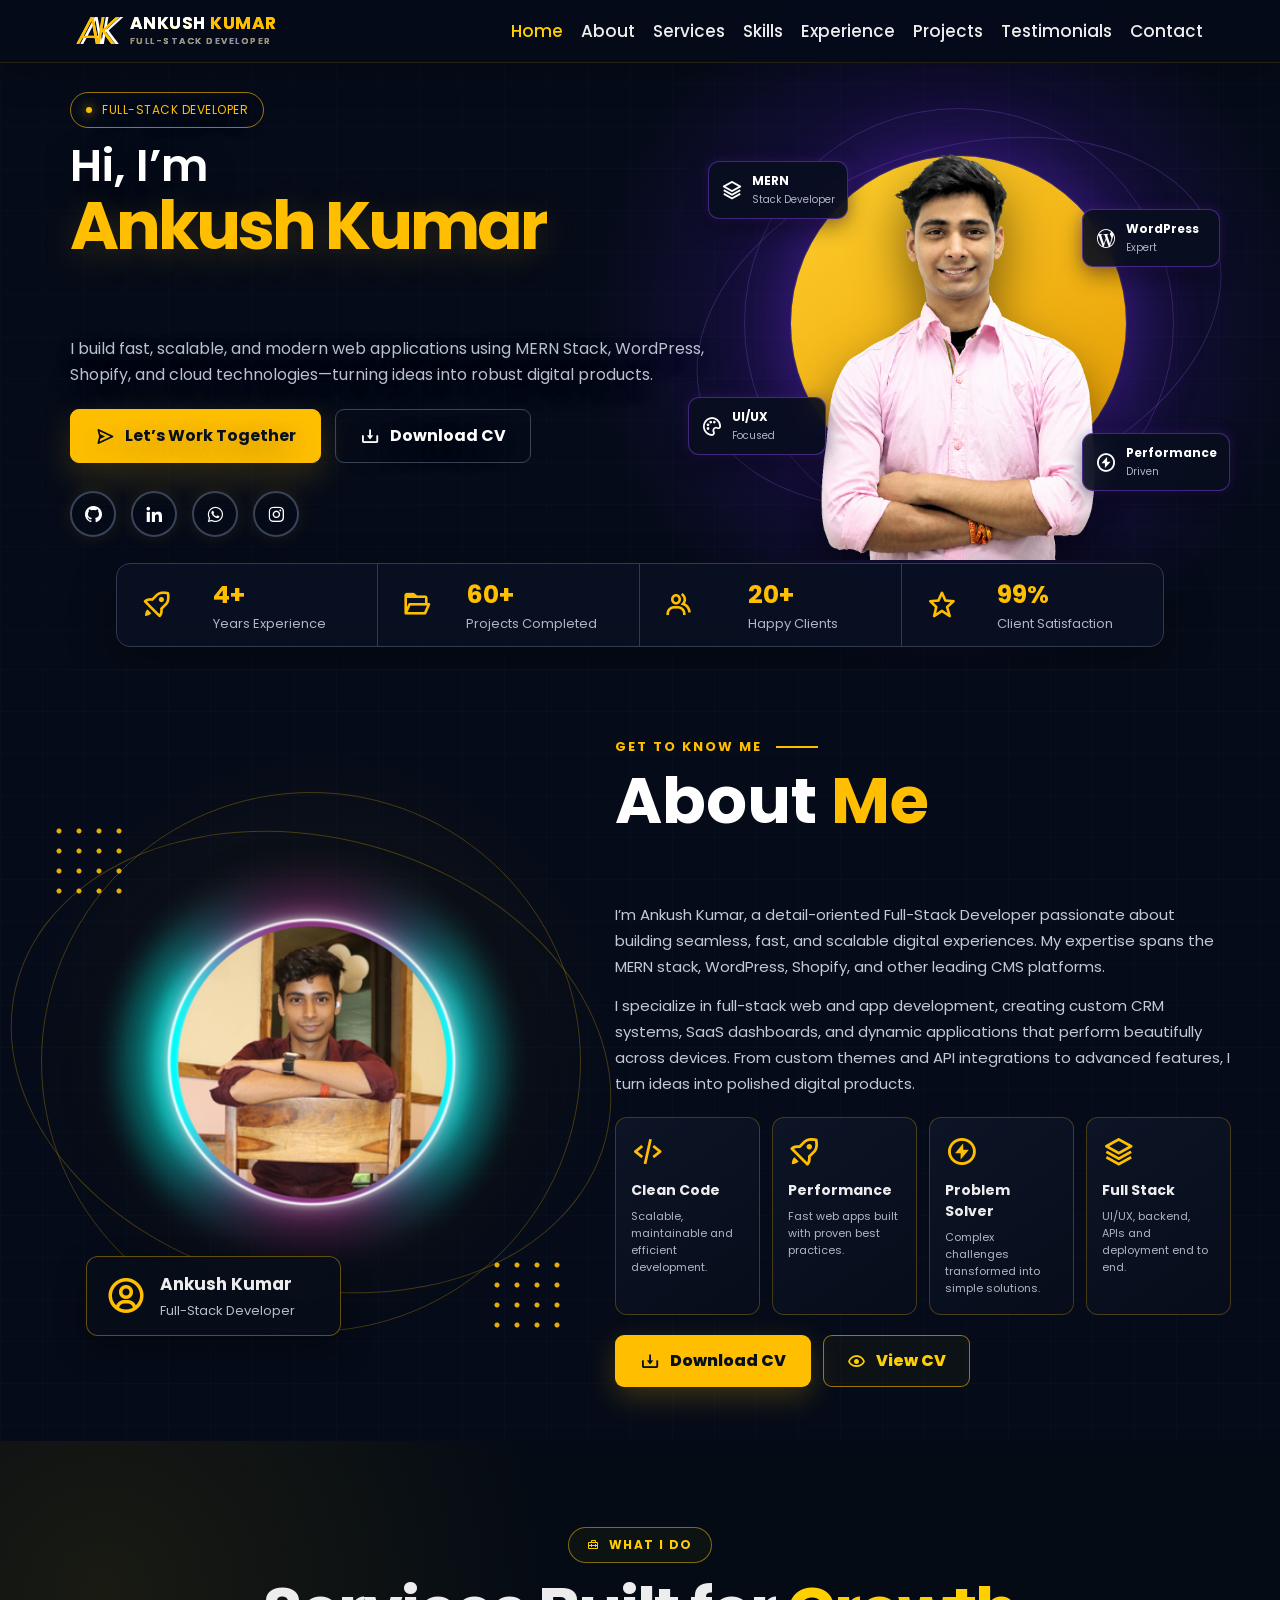
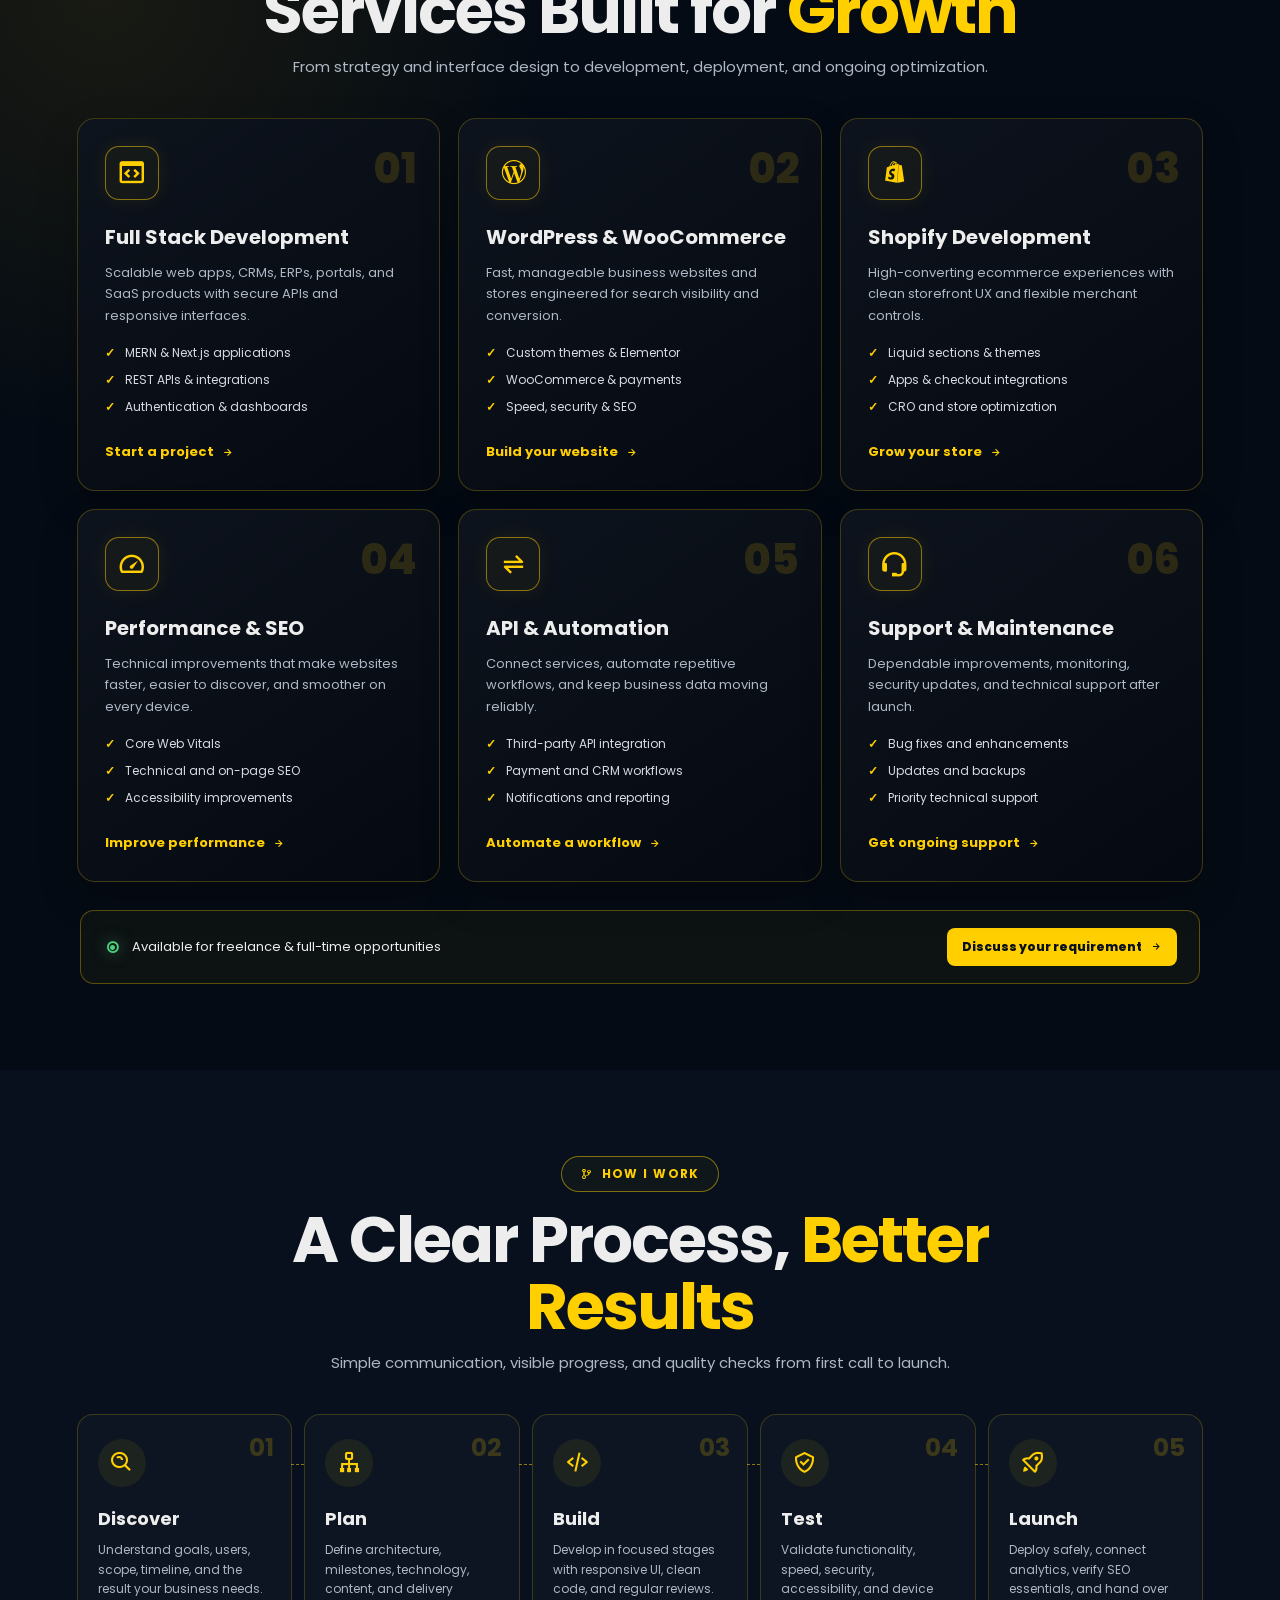
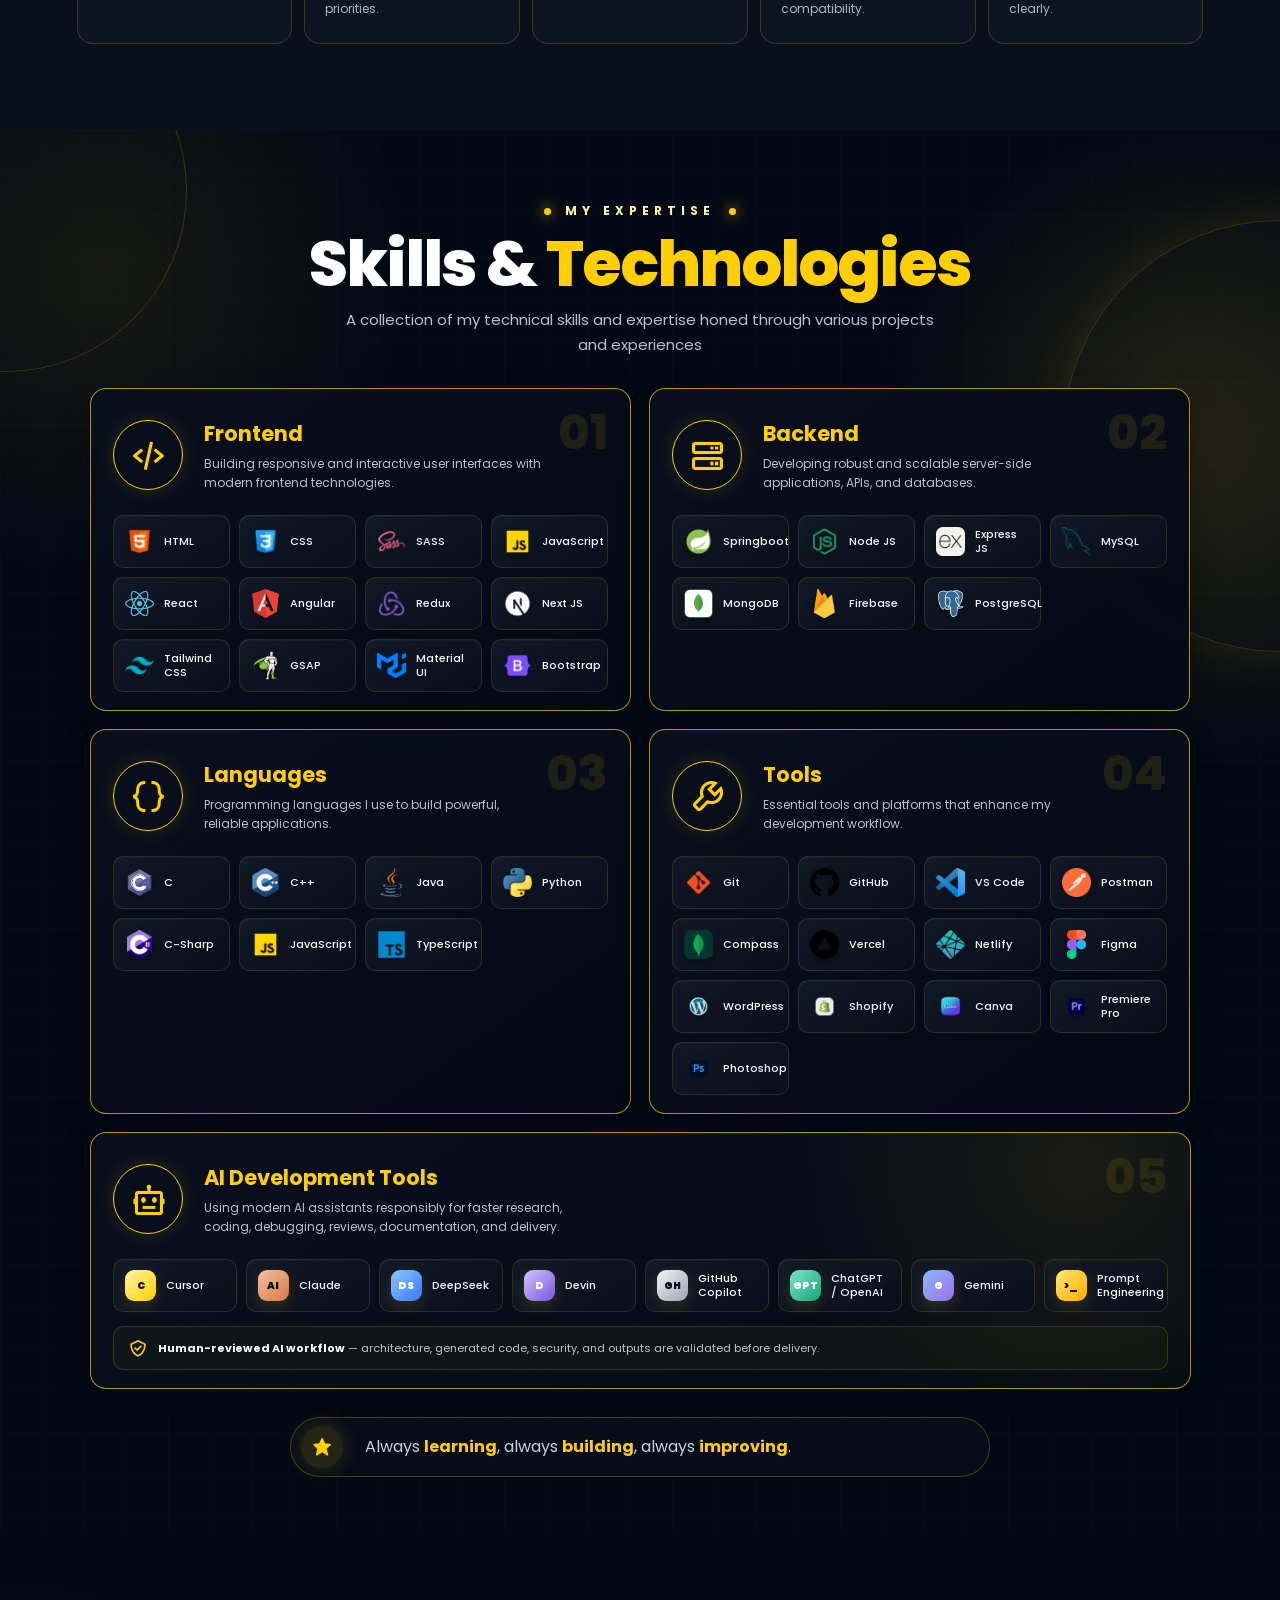
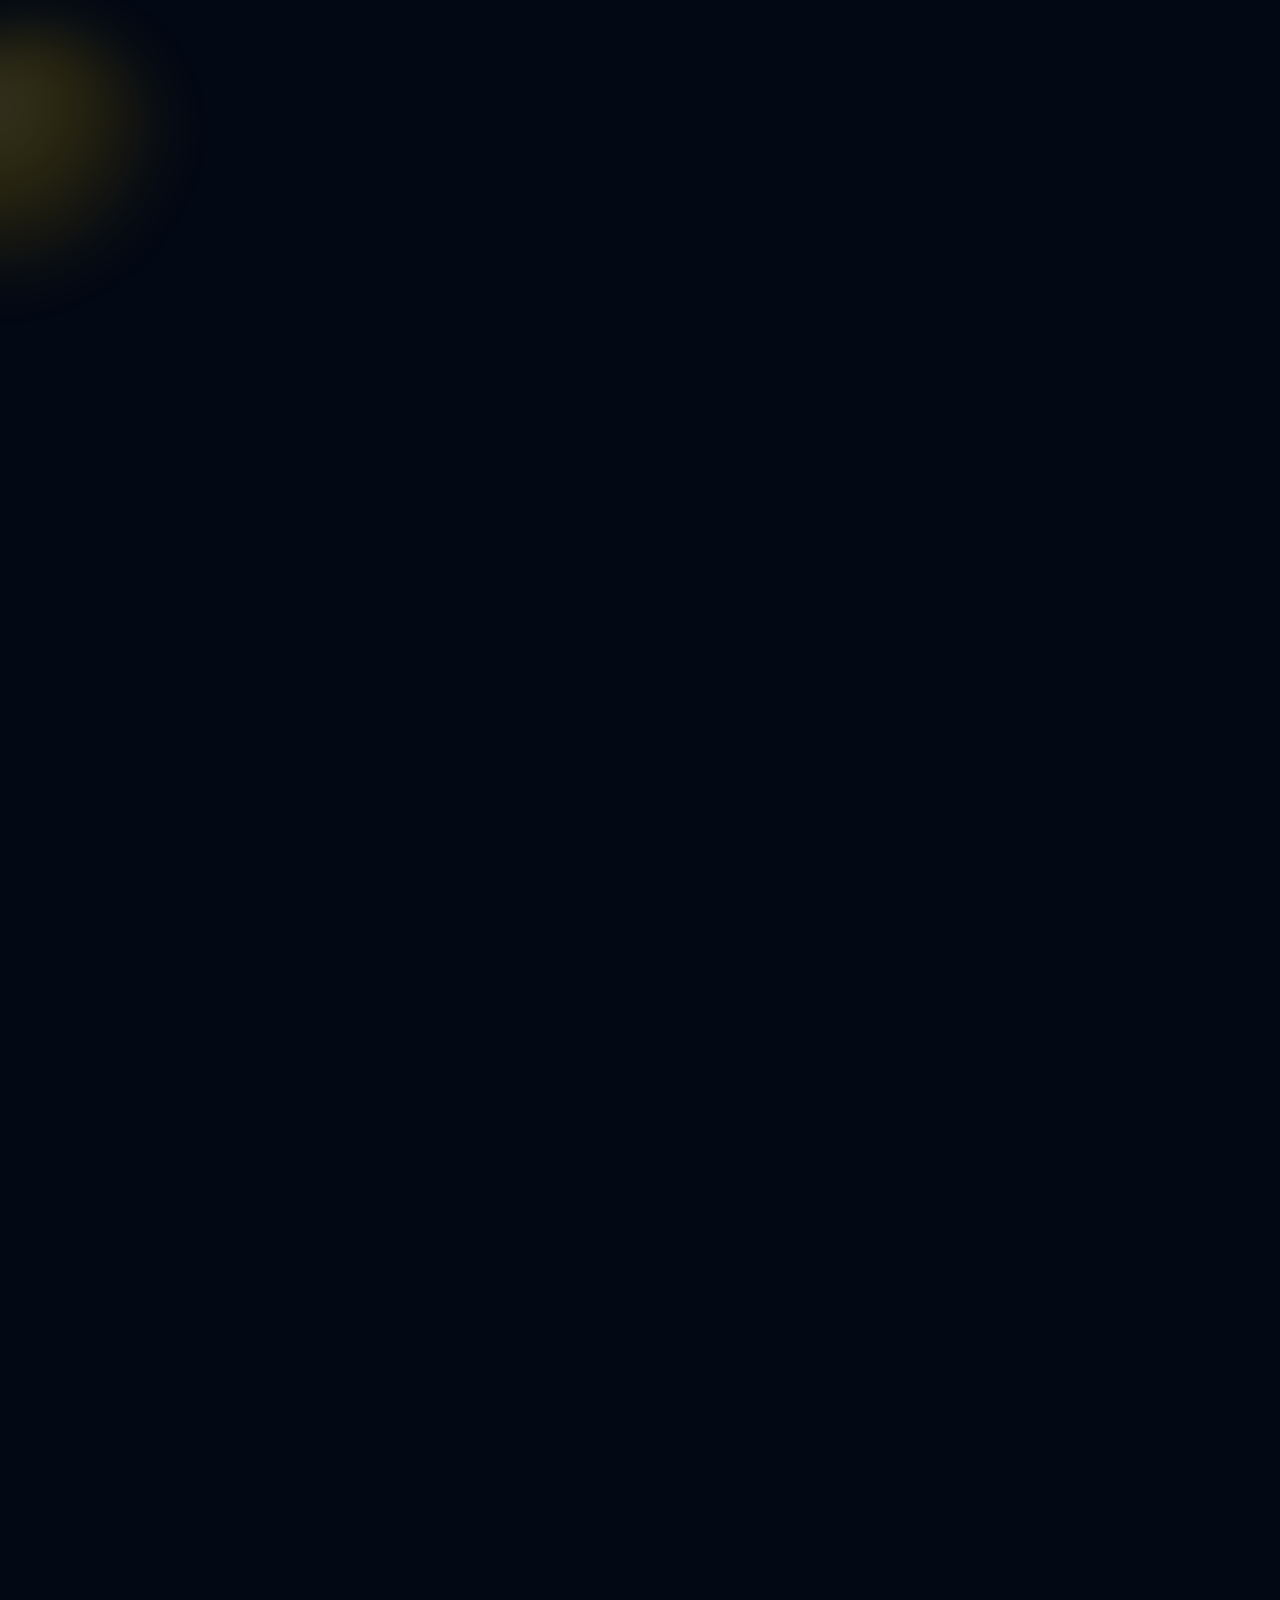
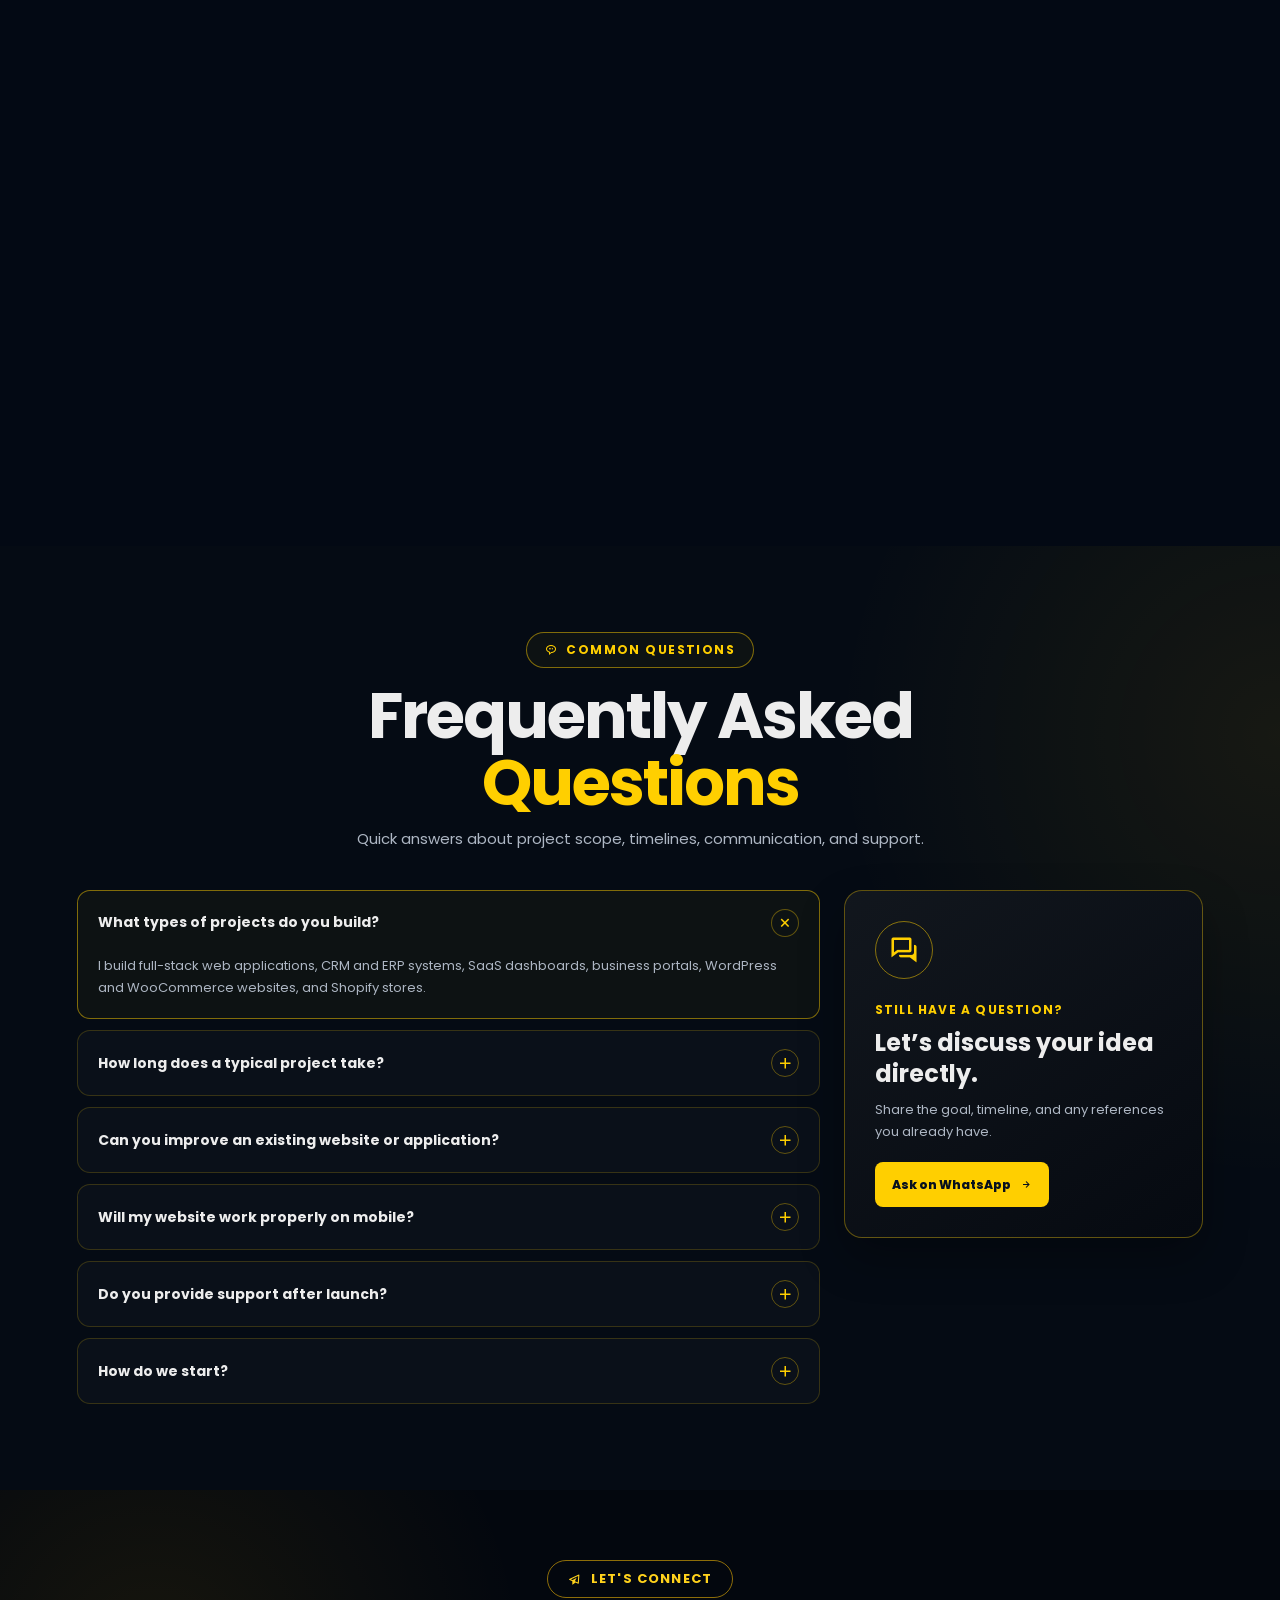
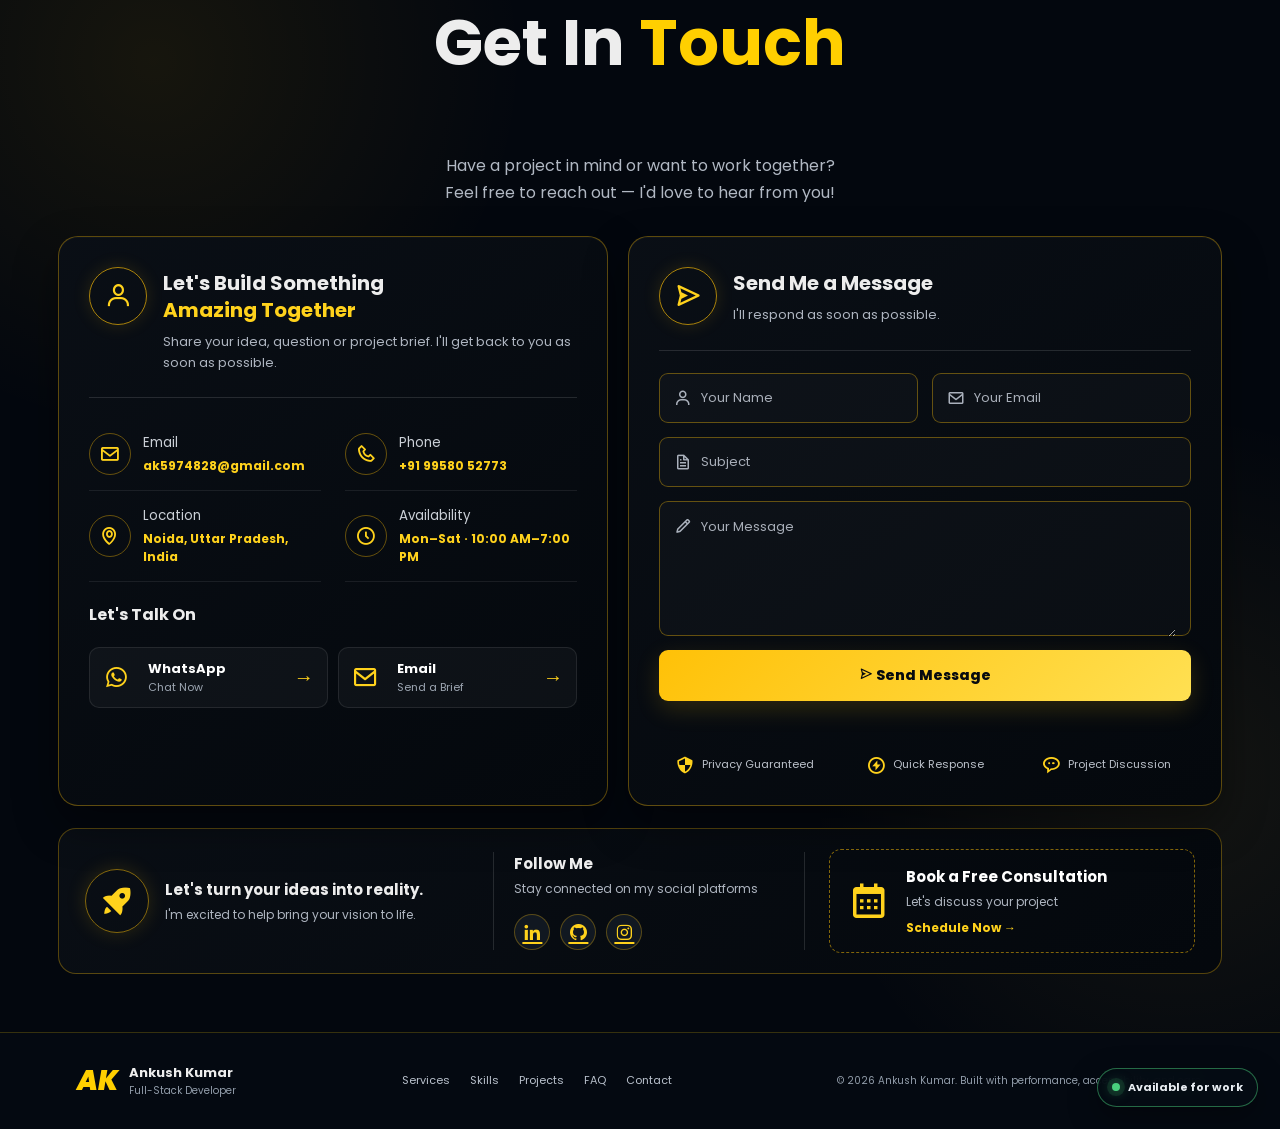
==== commit 2fdf9f65: "Add AI tools expertise and professional CV" ====
--- a/index.html
+++ b/index.html
@@ -64,6 +64,7 @@
         "CRM Development",
         "SaaS Development",
         "API Integration",
+        "AI-Assisted Software Development",
         "Web Application Development"
       ]
     }
@@ -117,7 +118,7 @@
                 <p class="hero-intro">I build fast, scalable, and modern web applications using MERN Stack, WordPress, Shopify, and cloud technologies—turning ideas into robust digital products.</p>
                 <div class="hero-actions">
                     <a class="hero-btn primary" href="https://api.whatsapp.com/send?phone=919958052773" target="_blank" rel="noopener noreferrer"><i class='bx bx-send'></i> Let’s Work Together</a>
-                    <a class="hero-btn secondary" href="Ankush%20Kumar%20Resume.pdf" download="Ankush-Kumar-Resume.pdf"><i class='bx bx-download'></i> Download CV</a>
+                    <a class="hero-btn secondary" href="Ankush-Kumar-CV.pdf" download="Ankush-Kumar-CV.pdf"><i class='bx bx-download'></i> Download CV</a>
                 </div>
                 <div class="home-sci">
                     <a href="https://github.com/Ankushkumar2811" target="_blank" rel="noopener noreferrer" aria-label="GitHub"><i class='bx bxl-github'></i></a>
@@ -137,7 +138,7 @@
             </div>
         </div>
         <div class="hero-stats" aria-label="Professional highlights">
-            <div><i class='bx bx-rocket'></i><strong>3+</strong><span>Years Experience</span></div>
+            <div><i class='bx bx-rocket'></i><strong>4+</strong><span>Years Experience</span></div>
             <div><i class='bx bx-folder-open'></i><strong>60+</strong><span>Projects Completed</span></div>
             <div><i class='bx bx-group'></i><strong>20+</strong><span>Happy Clients</span></div>
             <div><i class='bx bx-star'></i><strong>99%</strong><span>Client Satisfaction</span></div>
@@ -169,7 +170,7 @@
                 <article><i class='bx bx-bolt-circle'></i><strong>Problem Solver</strong><span>Complex challenges transformed into simple solutions.</span></article>
                 <article><i class='bx bx-layer'></i><strong>Full Stack</strong><span>UI/UX, backend, APIs and deployment end to end.</span></article>
             </div>
-            <a class="about-download" href="Ankush Kumar Resume.pdf" download><i class='bx bx-download'></i> Download CV</a>
+            <div class="about-cv-actions"><a class="about-download" href="Ankush-Kumar-CV.pdf" download="Ankush-Kumar-CV.pdf"><i class='bx bx-download'></i> Download CV</a><a class="about-view-cv" href="Ankush-Kumar-CV.html" target="_blank" rel="noopener noreferrer"><i class='bx bx-show'></i> View CV</a></div>
         </div>
     </section>
     
@@ -298,6 +299,26 @@
             <div class="skill"><img src="photoshop.png" alt="Photoshop" onerror="this.onerror=null;this.src='Photoshop-removebg-preview.png';"><span>Photoshop</span></div>
           </div>
         </div>
+
+        <!-- AI Development Tools -->
+        <div class="category-card ai-tools-card">
+          <div class="category-heading">
+            <div class="category-icon"><i class='bx bx-bot'></i></div>
+            <div><h3>AI Development Tools</h3><p>Using modern AI assistants responsibly for faster research, coding, debugging, reviews, documentation, and delivery.</p></div>
+            <strong class="category-number">05</strong>
+          </div>
+          <div class="skills-grid ai-tools-grid">
+            <div class="skill"><b class="ai-skill-icon cursor-icon">C</b><span>Cursor</span></div>
+            <div class="skill"><b class="ai-skill-icon claude-icon">AI</b><span>Claude</span></div>
+            <div class="skill"><b class="ai-skill-icon deepseek-icon">DS</b><span>DeepSeek</span></div>
+            <div class="skill"><b class="ai-skill-icon devin-icon">D</b><span>Devin</span></div>
+            <div class="skill"><b class="ai-skill-icon copilot-icon">GH</b><span>GitHub Copilot</span></div>
+            <div class="skill"><b class="ai-skill-icon openai-icon">GPT</b><span>ChatGPT / OpenAI</span></div>
+            <div class="skill"><b class="ai-skill-icon gemini-icon">G</b><span>Gemini</span></div>
+            <div class="skill"><b class="ai-skill-icon prompt-icon">&gt;_</b><span>Prompt Engineering</span></div>
+          </div>
+          <div class="ai-workflow-note"><i class='bx bx-check-shield'></i><span><strong>Human-reviewed AI workflow</strong> — architecture, generated code, security, and outputs are validated before delivery.</span></div>
+        </div>
       </div>
       <div class="skills-motto"><i class='bx bxs-star'></i><p>Always <strong>learning</strong>, always <strong>building</strong>, always <strong>improving</strong>.</p></div>
     </section>
@@ -336,7 +357,7 @@
                         <div class="exp-title">
                             <div class="exp-role"><strong>02</strong><h3>Manager of <span>Web Development Department</span></h3></div>
                             <p><i class='bx bxs-map'></i> PraharX <b>•</b> Noida, Uttar Pradesh</p>
-                            <p><i class='bx bx-calendar'></i> Aug 2024 — Present</p>
+                            <p><i class='bx bx-calendar'></i> Aug 2024 — Jan 2026</p>
                         </div>
                     </div>
                     <ul>
@@ -402,7 +423,7 @@
                 </div>
             </div>
             <div class="experience-summary" aria-label="Experience summary">
-                <div><i class='bx bx-briefcase'></i><strong>3+</strong><span>Years Experience</span></div>
+                <div><i class='bx bx-briefcase'></i><strong>4+</strong><span>Years Experience</span></div>
                 <div><i class='bx bx-folder-open'></i><strong>60+</strong><span>Projects Completed</span></div>
                 <div><i class='bx bx-group'></i><strong>20+</strong><span>Happy Clients</span></div>
                 <div><i class='bx bx-code-block'></i><strong>10+</strong><span>Technologies</span></div>
@@ -1318,7 +1339,7 @@
                 <div><i class='bx bx-rocket'></i><p><strong>60+</strong><span>Projects Completed</span></p></div>
                 <div><i class='bx bx-group'></i><p><strong>20+</strong><span>Happy Clients</span></p></div>
                 <div><i class='bx bx-star'></i><p><strong>98%</strong><span>Client Satisfaction</span></p></div>
-                <div><i class='bx bx-trophy'></i><p><strong>3+</strong><span>Years Experience</span></p></div>
+                <div><i class='bx bx-trophy'></i><p><strong>4+</strong><span>Years Experience</span></p></div>
             </div>
             <div class="testimonial-trust-row">
                 <div class="trusted-companies">
--- a/Portfolio.css
+++ b/Portfolio.css
@@ -1545,7 +1545,9 @@
 .about-strengths i{color:#ffbf00;font-size:33px;margin-bottom:12px}.about-strengths strong{font-size:14px;margin-bottom:7px}.about-strengths span{color:#aeb6c4;font-size:11px;line-height:1.55}
 .about-download{ display:inline-flex;align-items:center;gap:10px;min-height:52px;padding:0 25px;border-radius:9px;background:#ffbf00;color:#07101e;text-decoration:none;font-weight:800;box-shadow:0 10px 30px rgba(255,191,0,.22);transition:.25s ease; }
 .about-download:hover{transform:translateY(-4px);box-shadow:0 15px 36px rgba(255,191,0,.34)}.about-download i{font-size:20px}
-@media(max-width:1050px){.about{grid-template-columns:1fr;padding-top:68px}.about-visual{min-height:550px}.about-text{text-align:center}.about-kicker{justify-content:center}.about-text p{margin-left:auto;margin-right:auto}.about-strengths{text-align:left}.about-download{margin:auto}}
+.about-cv-actions{display:flex;align-items:center;gap:12px;flex-wrap:wrap}.about-view-cv{min-height:52px;padding:0 23px;display:inline-flex;align-items:center;gap:9px;border:1px solid rgba(255,191,0,.58);border-radius:9px;color:#ffcf00;text-decoration:none;font-weight:750;background:rgba(255,207,0,.035);transition:.25s}.about-view-cv:hover{transform:translateY(-4px);background:#ffcf00;color:#07101e}.about-view-cv i{font-size:20px}
+@media(max-width:1050px){.about{grid-template-columns:1fr;padding-top:68px}.about-visual{min-height:550px}.about-text{text-align:center}.about-kicker{justify-content:center}.about-text p{margin-left:auto;margin-right:auto}.about-strengths{text-align:left}.about-cv-actions{justify-content:center}}
+@media(max-width:520px){.about-cv-actions{display:grid;grid-template-columns:1fr}.about-download,.about-view-cv{width:100%;justify-content:center}}
 @media(max-width:700px){.about{padding:58px 5% 48px;gap:20px}.about-visual{min-height:380px}.about-orbit{display:none}.about-portrait{width:min(340px,88%);height:auto;max-height:340px;margin:0}.about-name-card{left:50%;bottom:-1%;transform:translateX(-50%);min-width:230px}.about-dots{display:none}.about-text h2{font-size:48px}.about-strengths{grid-template-columns:repeat(2,1fr)}.about-strengths article{min-height:142px}}
 
 /* Reliable hero hit targets: decorative 3D layers never capture clicks */
@@ -1636,10 +1638,11 @@
 .skills-section .skill:hover{transform:translateY(-3px) !important;border-color:rgba(255,207,0,.55) !important;box-shadow:0 8px 18px rgba(0,0,0,.3) !important}
 .skills-section .skill img{width:29px !important;height:29px !important;flex:0 0 29px !important;object-fit:contain;filter:drop-shadow(0 3px 5px rgba(0,0,0,.3))}
 .skills-section .skill span{min-width:0;color:#f3f4f6 !important;font-size:11px !important;line-height:1.2 !important;white-space:normal !important;text-align:left !important;font-weight:500}
+.skills-section .ai-tools-card{grid-column:1/-1;background:radial-gradient(circle at 90% 15%,rgba(255,207,0,.08),transparent 30%),linear-gradient(145deg,rgba(9,16,29,.98),rgba(4,10,21,.97))!important}.skills-section .ai-tools-grid{grid-template-columns:repeat(8,minmax(0,1fr))!important}.ai-skill-icon{width:31px;height:31px;flex:0 0 31px;display:grid;place-items:center;border-radius:9px;color:#07101e;font-size:10px;line-height:1;font-weight:900;background:linear-gradient(135deg,#fff4a5,#ffcf00);box-shadow:0 5px 14px rgba(255,207,0,.15)}.claude-icon{background:linear-gradient(135deg,#f4c19b,#d97745)}.deepseek-icon{background:linear-gradient(135deg,#8cc7ff,#3579f6);color:#fff}.devin-icon{background:linear-gradient(135deg,#d6c5ff,#7655dd);color:#fff}.copilot-icon{background:linear-gradient(135deg,#f4f4f5,#9ca3af)}.openai-icon{background:linear-gradient(135deg,#7ce7c4,#10a37f);color:#fff}.gemini-icon{background:linear-gradient(135deg,#89b7ff,#9b72e8);color:#fff}.prompt-icon{background:linear-gradient(135deg,#ffe96a,#ffad00)}.ai-workflow-note{margin-top:14px;padding:11px 14px;display:flex;align-items:center;gap:10px;border:1px solid rgba(255,207,0,.18);border-radius:10px;background:rgba(255,207,0,.035);color:#bcc5d1;font-size:11px}.ai-workflow-note i{color:#ffcf00;font-size:20px}.ai-workflow-note strong{color:#fff}
 .skills-motto{position:relative;z-index:2;max-width:700px;margin:28px auto 0;min-height:58px;padding:8px 20px 8px 10px;display:flex;align-items:center;gap:22px;border:1px solid rgba(255,207,0,.25);border-radius:999px;background:rgba(8,14,26,.9)}
 .skills-motto i{width:42px;height:42px;display:grid;place-items:center;border-radius:50%;color:var(--skill-yellow);background:rgba(255,207,0,.12);font-size:21px;box-shadow:0 0 20px rgba(255,207,0,.18)}
 .skills-motto p{margin:0;color:#cbd1da;font-size:16px}.skills-motto strong{color:var(--skill-yellow)}
-@media(max-width:1050px){.skills-section .skills-grid{grid-template-columns:repeat(3,minmax(0,1fr)) !important}.category-heading{grid-template-columns:66px 1fr auto}.category-icon{width:60px;height:60px;font-size:31px}}
+@media(max-width:1050px){.skills-section .skills-grid{grid-template-columns:repeat(3,minmax(0,1fr)) !important}.skills-section .ai-tools-grid{grid-template-columns:repeat(4,minmax(0,1fr))!important}.category-heading{grid-template-columns:66px 1fr auto}.category-icon{width:60px;height:60px;font-size:31px}}
 @media(max-width:820px){.skills-section{padding:62px 5% 48px !important}.skills-section .skills-categories{grid-template-columns:1fr}.skills-section .skills-grid{grid-template-columns:repeat(4,minmax(0,1fr)) !important}}
 @media(max-width:560px){.skills-section .section-header h2{font-size:39px}.skills-kicker{letter-spacing:3px}.skills-section .category-card{padding:16px 14px !important}.category-heading{grid-template-columns:58px 1fr auto;gap:10px}.category-icon{width:52px;height:52px;font-size:27px}.category-number{font-size:34px}.skills-section .category-heading h3{font-size:18px !important}.skills-section .category-heading p{font-size:11px}.skills-section .skills-grid{grid-template-columns:repeat(2,minmax(0,1fr)) !important}.skills-motto{border-radius:16px;gap:12px}.skills-motto p{font-size:13px}}
 
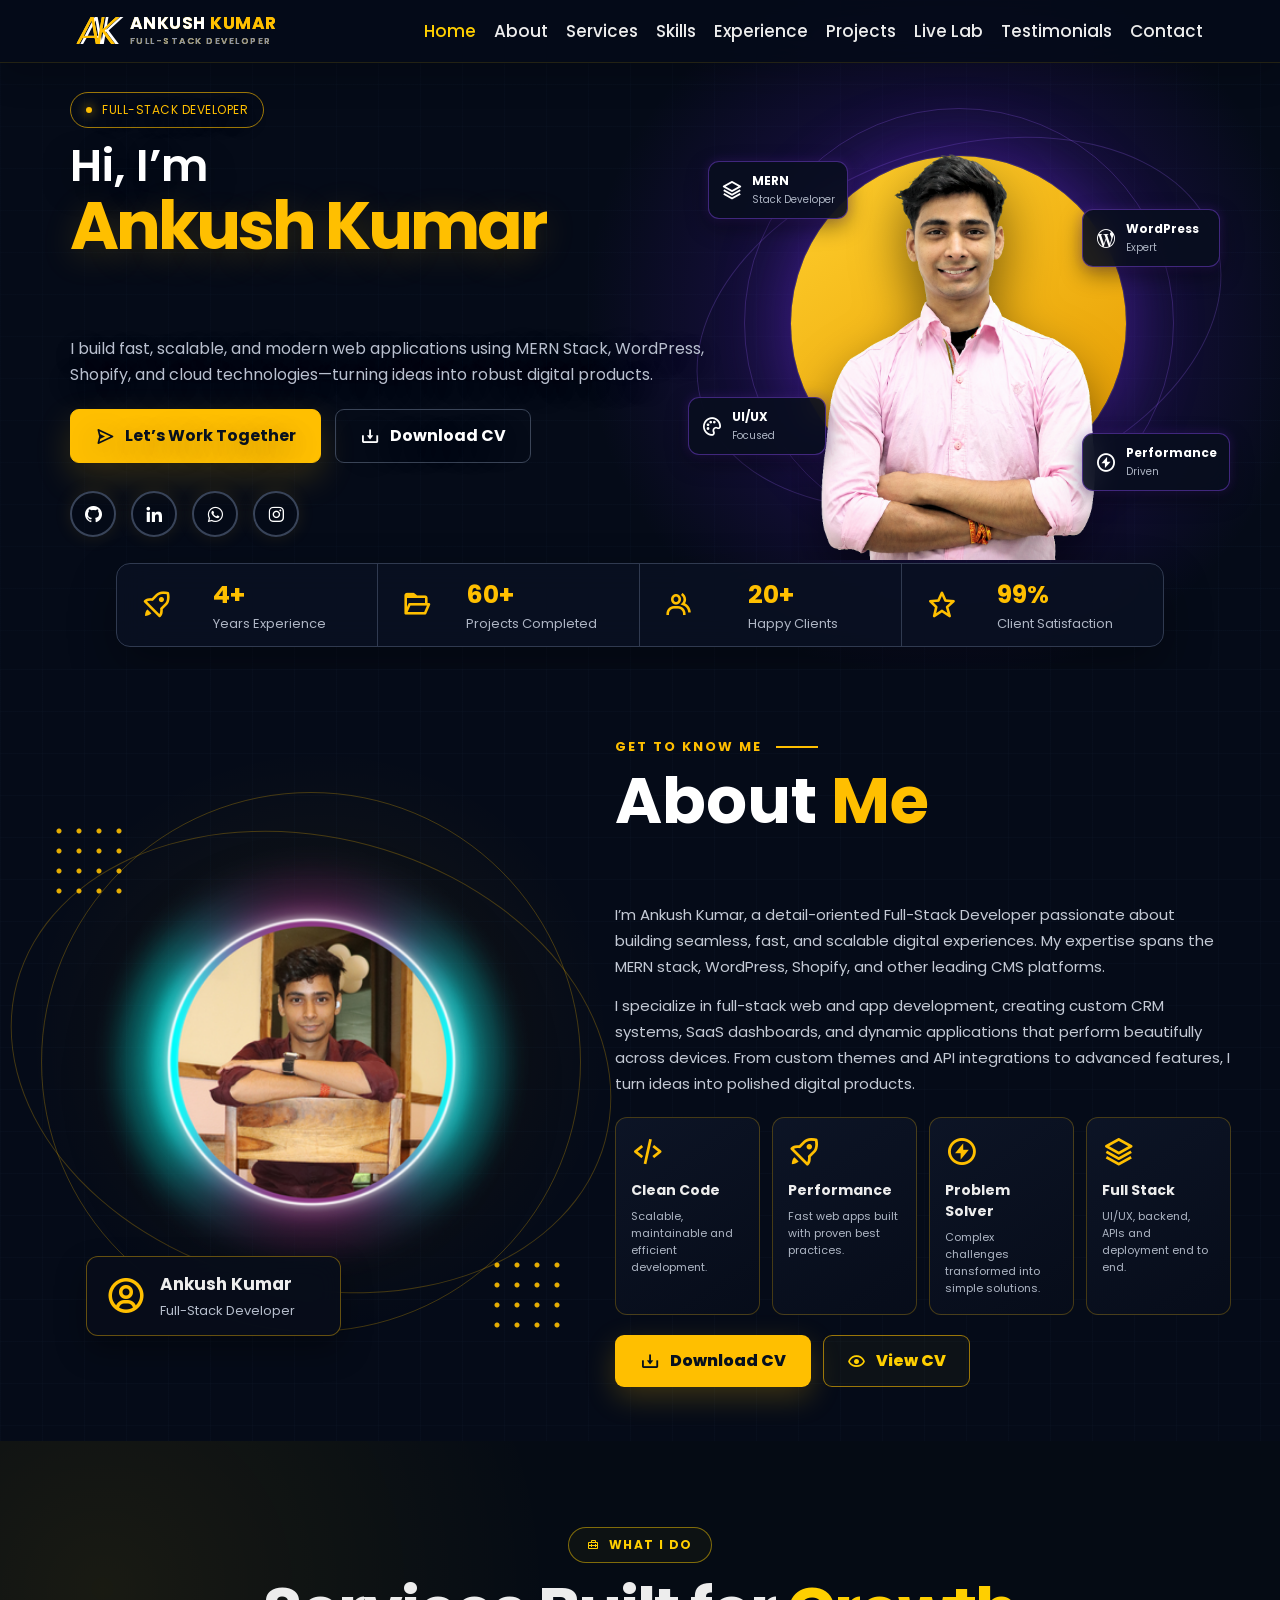
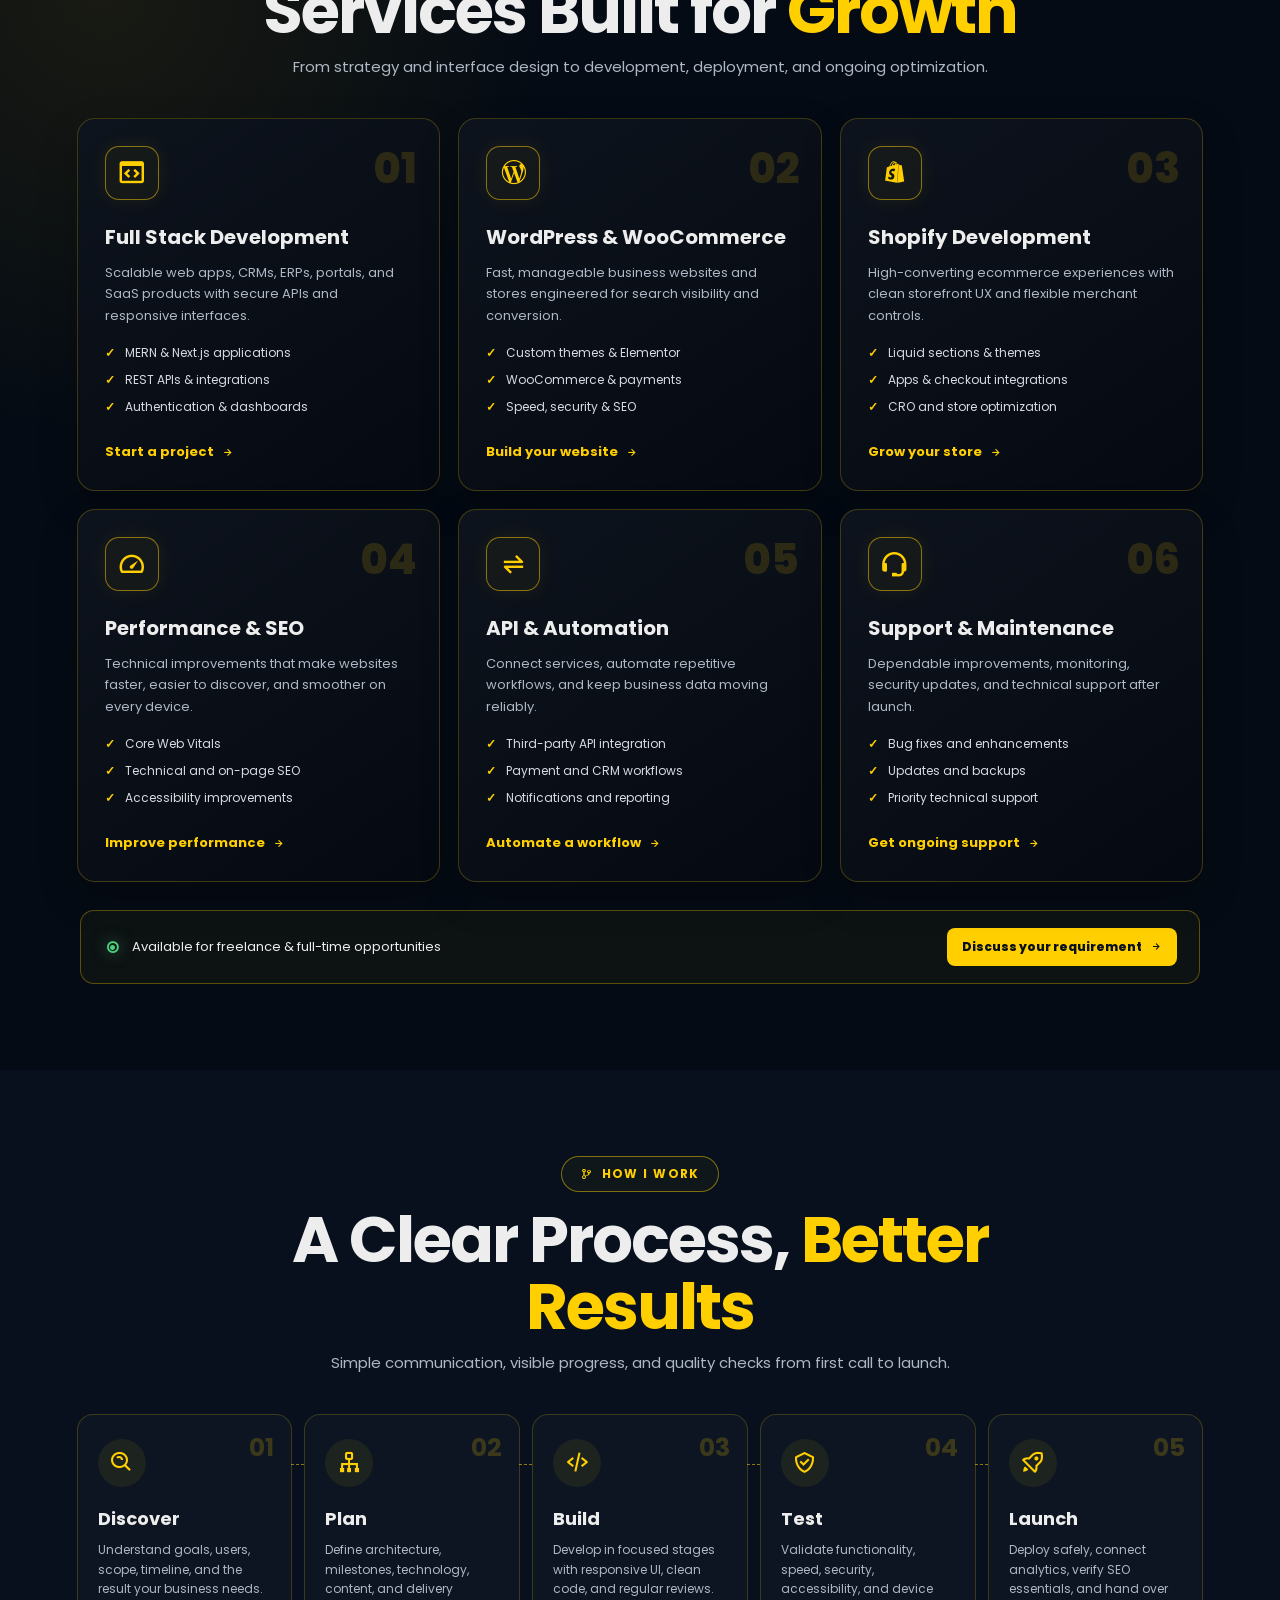
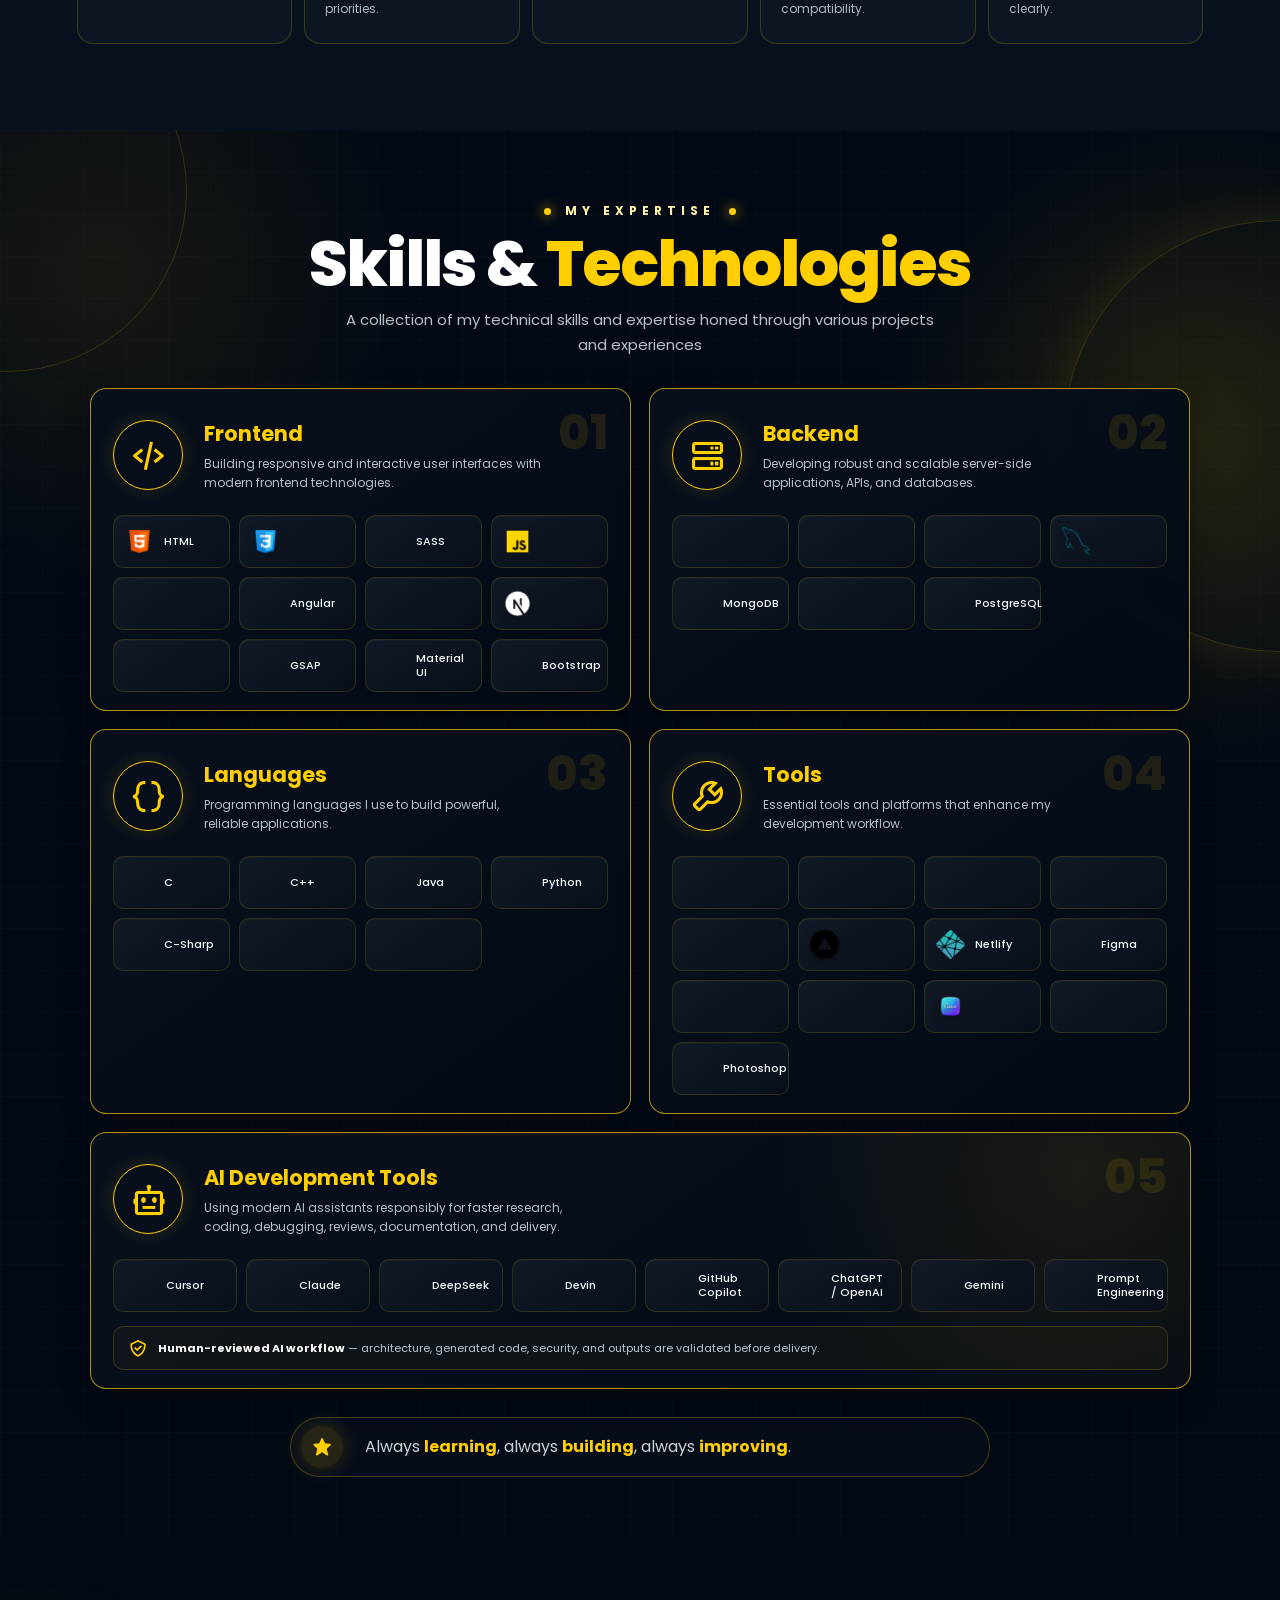
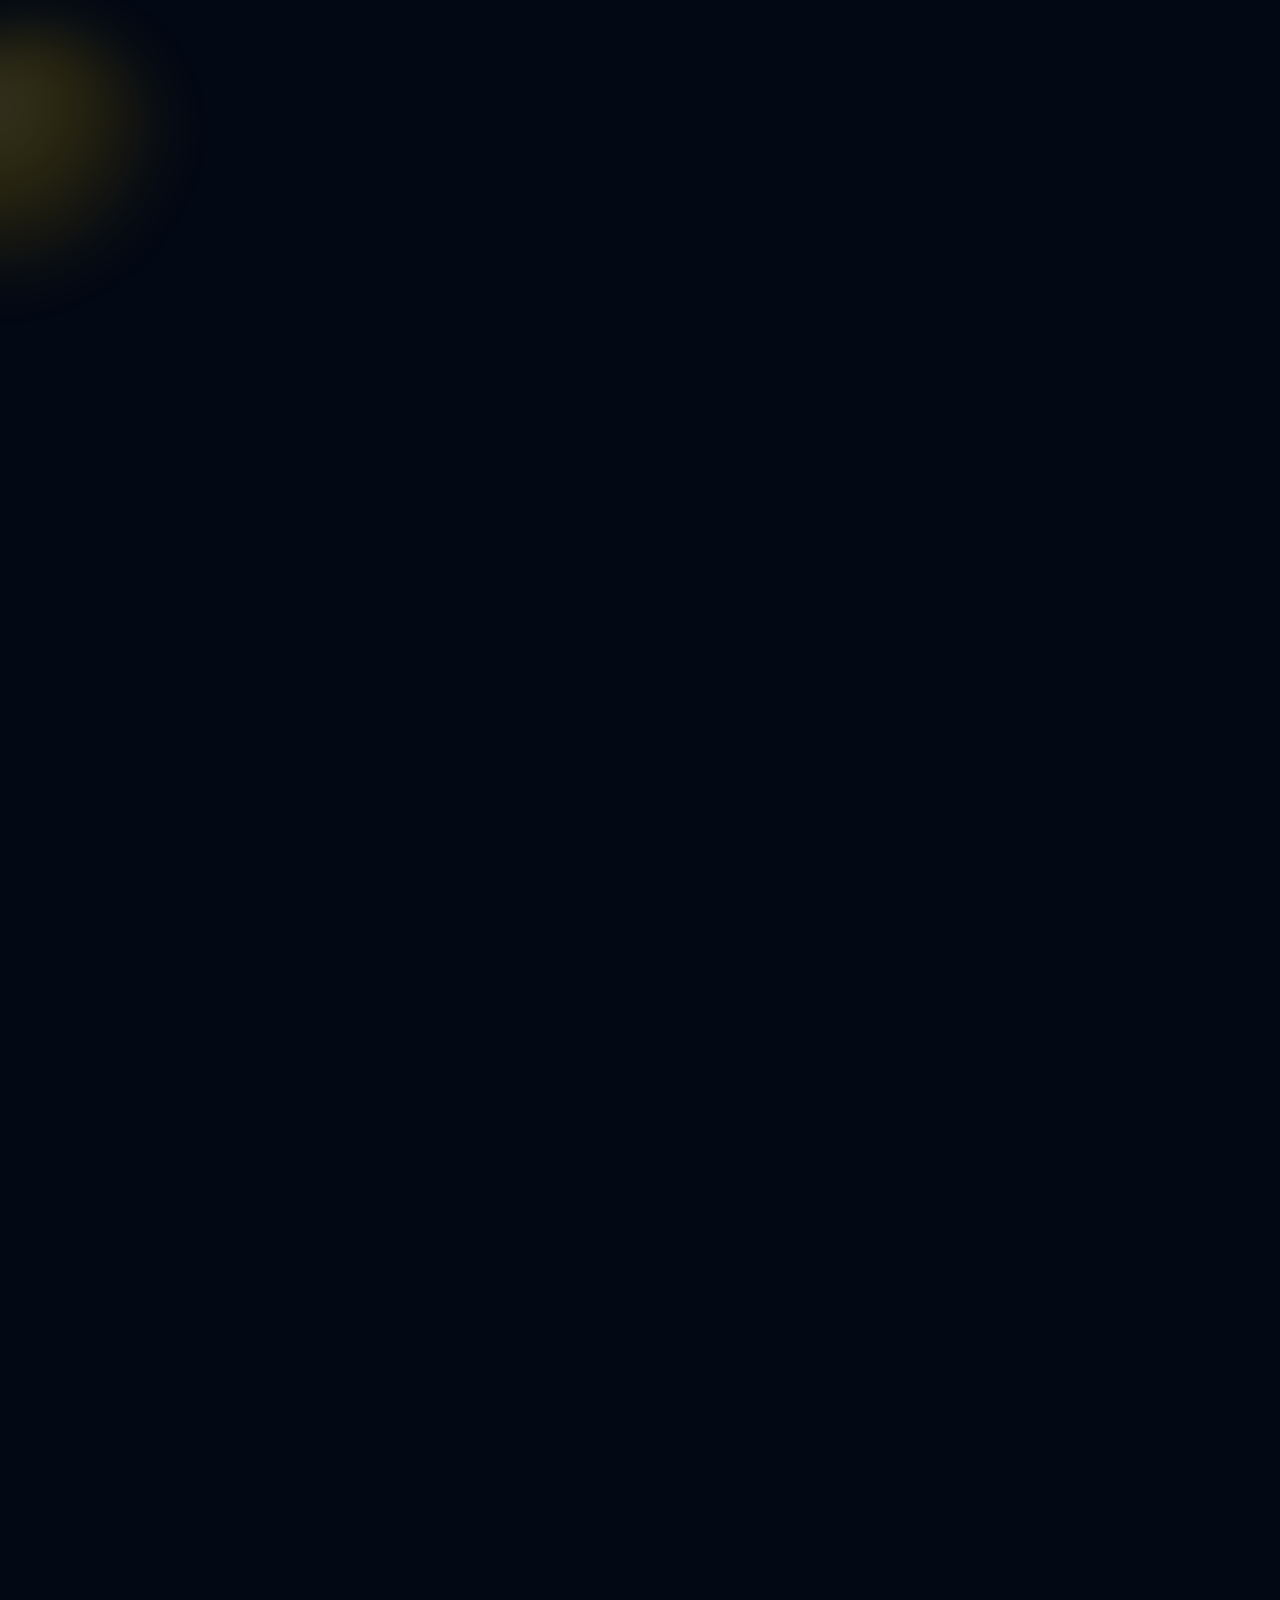
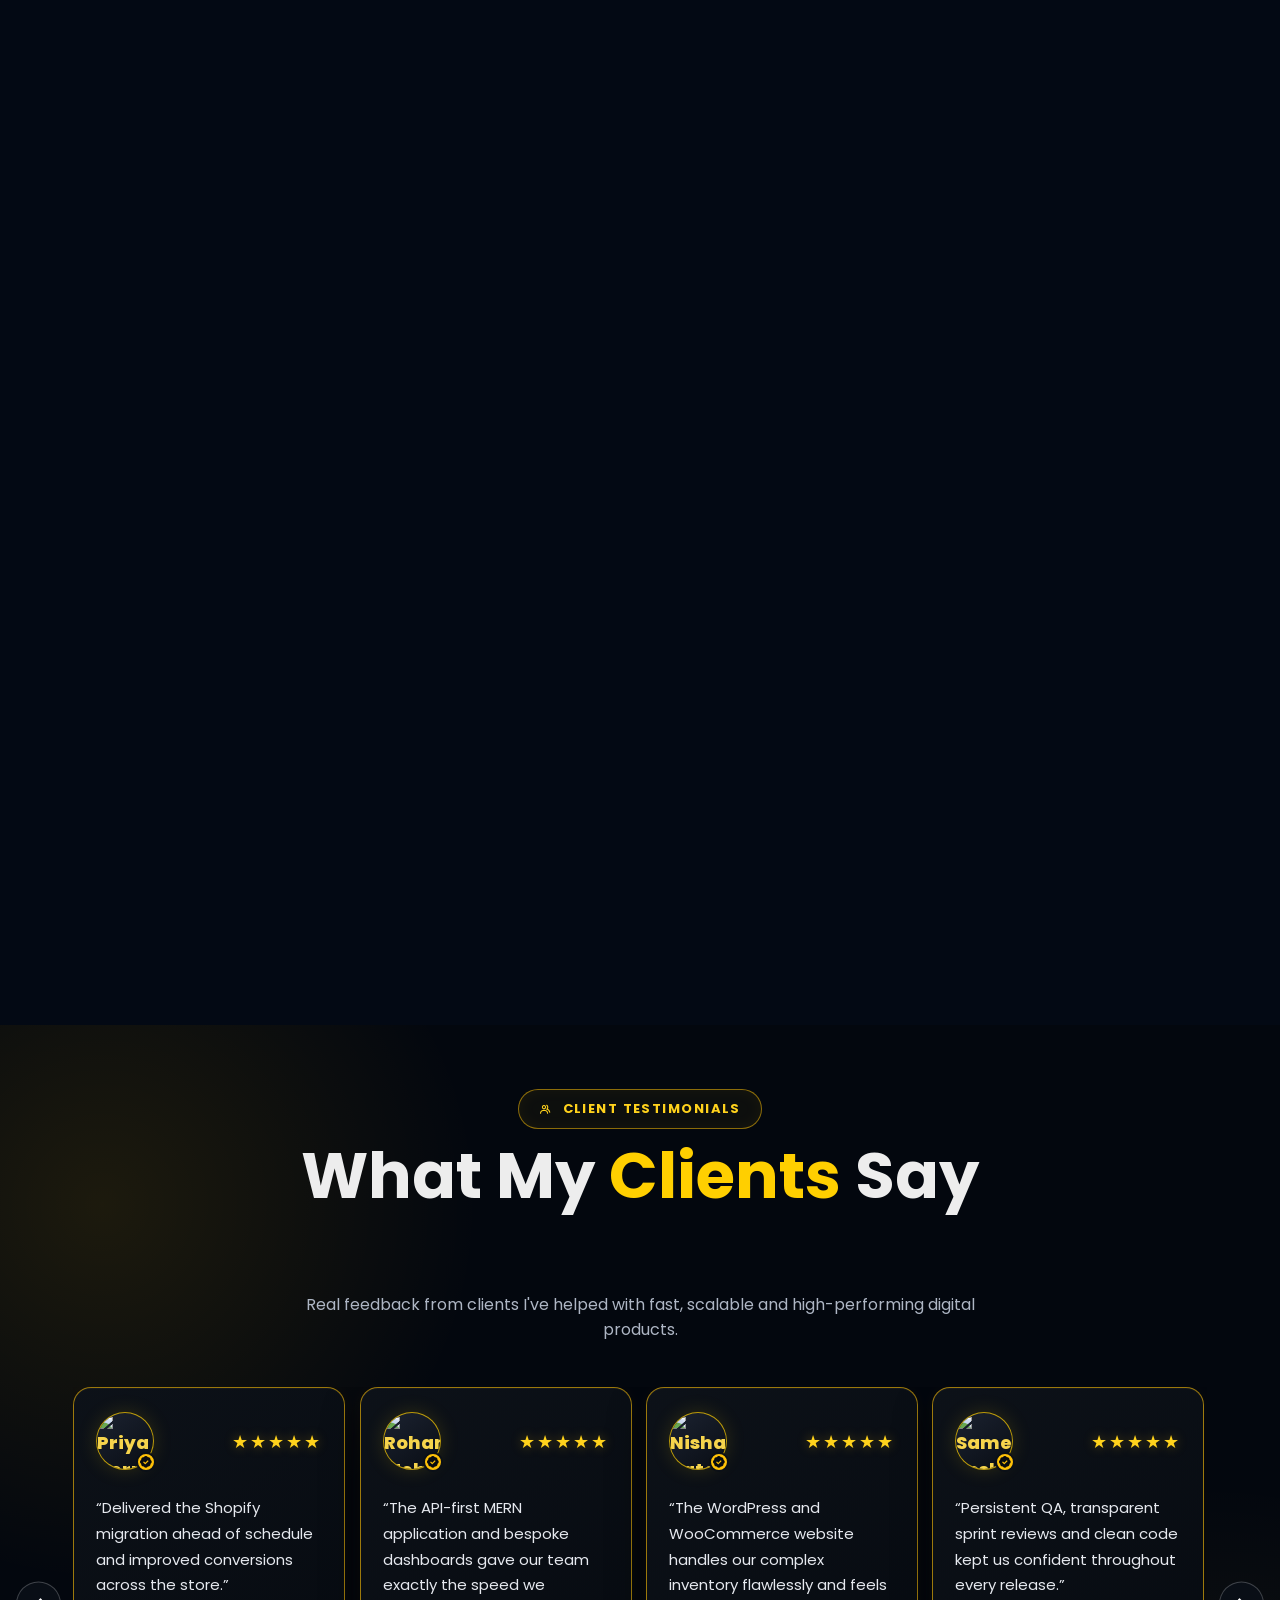
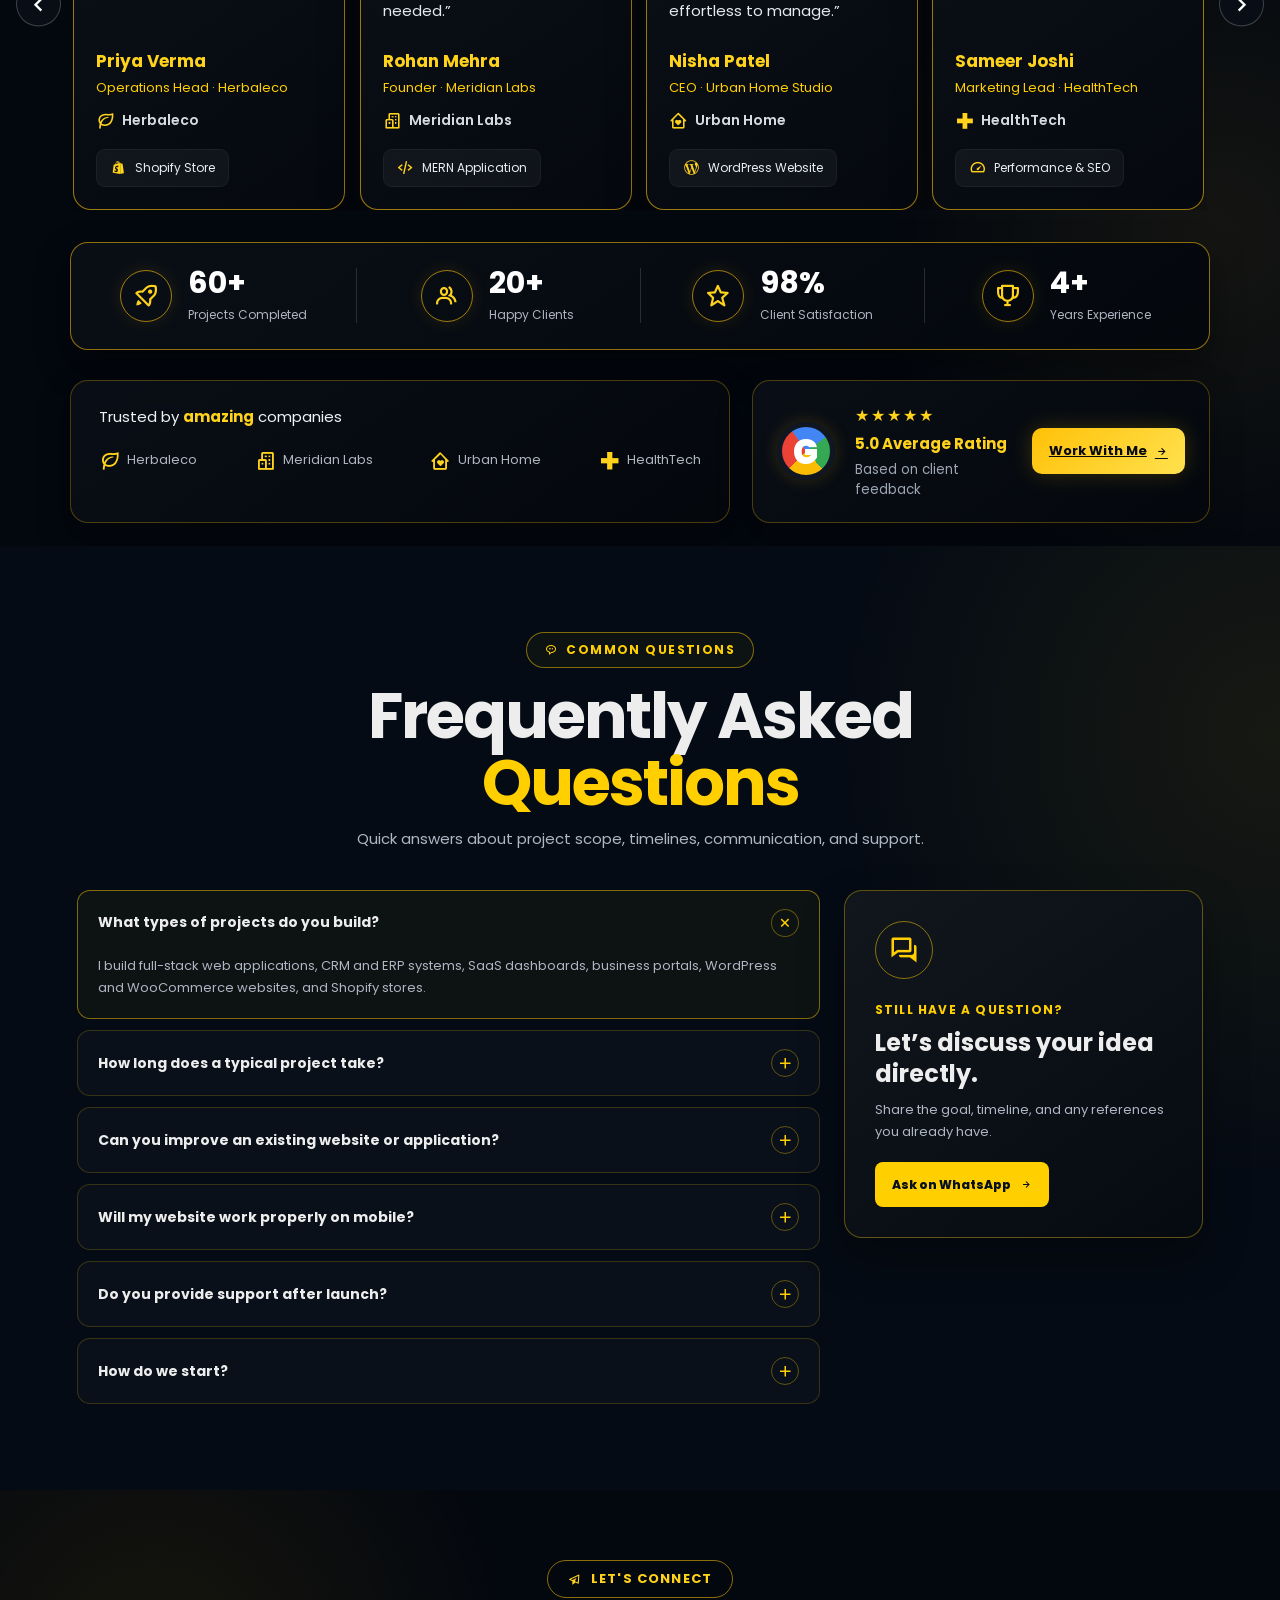
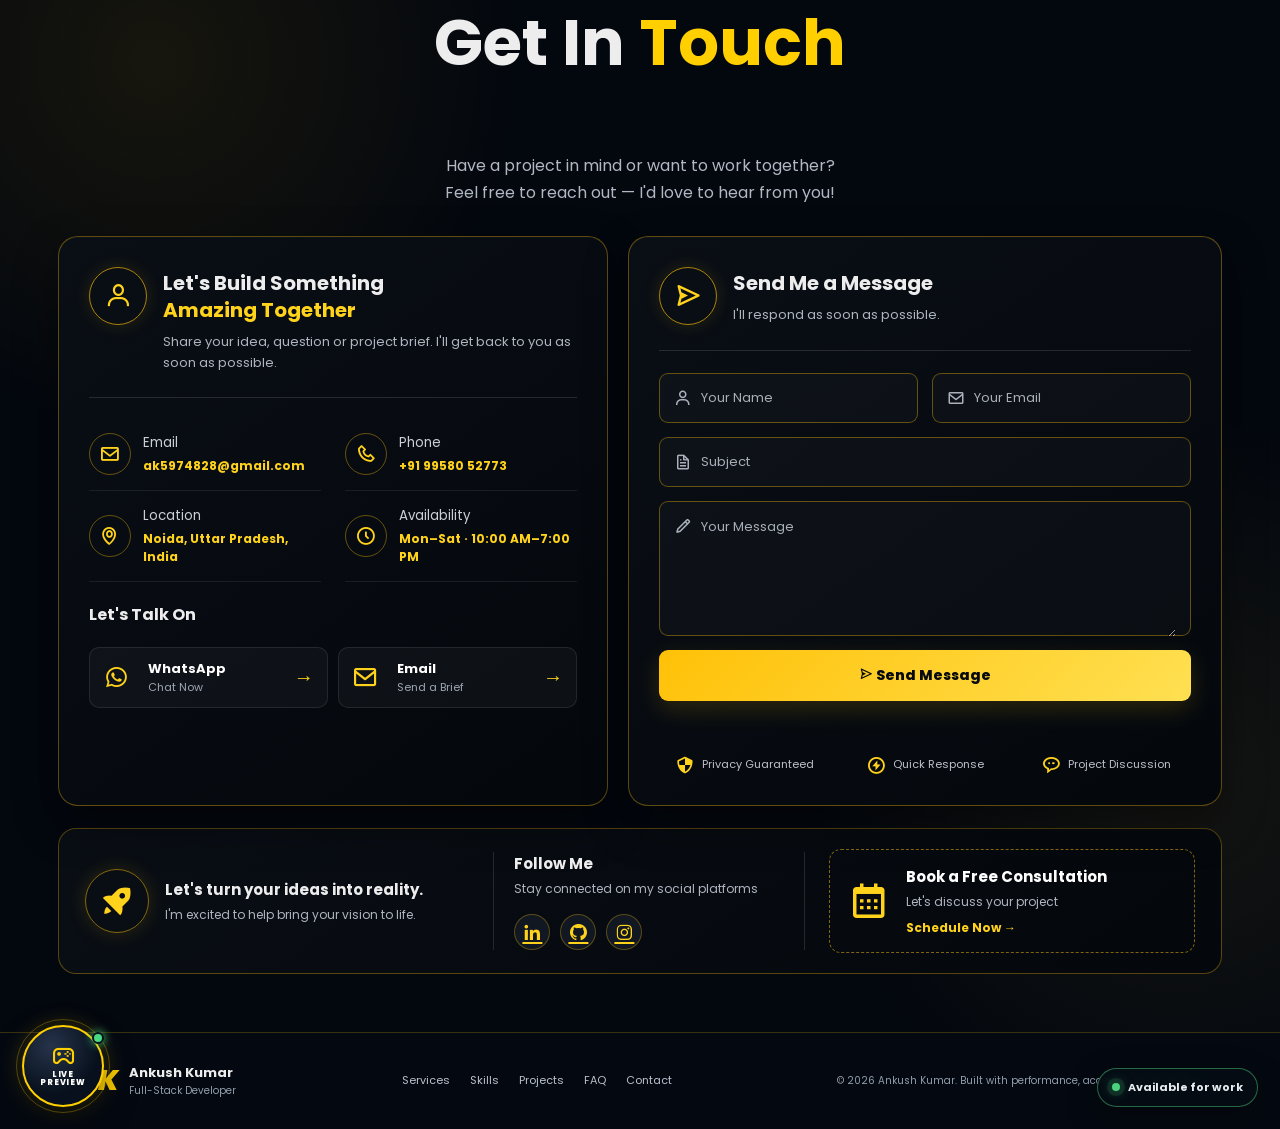
==== commit bc21f05c: "Add interactive developer lab and mini games" ====
--- a/index.html
+++ b/index.html
@@ -102,6 +102,7 @@
             <a href="#skills" style="--i:4">Skills</a>
             <a href="#experience" style="--i:5">Experience</a>
             <a href="#projects" style="--i:7">Projects</a>
+            <a href="developer-lab.html" style="--i:7.5">Live Lab</a>
             <a href="#testimonials" style="--i:8">Testimonials</a>
             <a href="#contact" style="--i:9">Contact</a>
         </nav>
@@ -1425,6 +1426,7 @@
         <p>© <span id="current-year">2026</span> Ankush Kumar. Built with performance, accessibility, and care.</p>
     </footer>
     <a class="floating-availability" href="#contact"><span></span> Available for work</a>
+    <a class="floating-lab-orb" href="developer-lab.html" aria-label="Open live developer lab"><i class='bx bx-joystick'></i><span>Live<br>Preview</span><b></b></a>
     <button class="back-to-top" type="button" aria-label="Back to top"><i class='bx bx-up-arrow-alt'></i></button>
 
     <script defer src="Portfolio.js?v=20260808-2"></script>
--- a/Portfolio.css
+++ b/Portfolio.css
@@ -1745,8 +1745,9 @@
 .contact-form-card .website-field{position:absolute!important;left:-10000px!important;width:1px!important;height:1px!important;overflow:hidden!important}.contact-form-card button:disabled{cursor:wait;opacity:.72;transform:none!important}
 .site-footer{padding:28px 6%;display:grid;grid-template-columns:auto 1fr auto;align-items:center;gap:28px;border-top:1px solid rgba(255,207,0,.2);background:#040911}.footer-brand{display:flex;align-items:center;gap:11px}.footer-logo{font-size:27px;font-weight:900;font-style:italic;color:#ffcf00;text-decoration:none}.footer-brand div{display:flex;flex-direction:column}.footer-brand strong{font-size:13px}.footer-brand span,.site-footer p{color:#929daa;font-size:10px}.site-footer nav{display:flex;justify-content:center;gap:20px}.site-footer nav a{color:#b9c1cc;text-decoration:none;font-size:11px}.site-footer nav a:hover{color:#ffcf00}.site-footer p{text-align:right}
 .floating-availability{position:fixed;right:22px;bottom:22px;z-index:80;display:flex;align-items:center;gap:8px;padding:10px 14px;border:1px solid rgba(73,209,125,.48);border-radius:999px;background:rgba(5,12,20,.92);backdrop-filter:blur(12px);color:#e8edf2;text-decoration:none;font-size:11px;font-weight:700;box-shadow:0 10px 30px rgba(0,0,0,.35)}.floating-availability span{width:8px;height:8px;border-radius:50%;background:#49d17d;box-shadow:0 0 0 5px rgba(73,209,125,.12),0 0 13px rgba(73,209,125,.6)}.back-to-top{position:fixed;right:25px;bottom:70px;z-index:79;width:40px;height:40px;border:1px solid rgba(255,207,0,.45);border-radius:50%;display:grid;place-items:center;background:#07101c;color:#ffcf00;font-size:23px;cursor:pointer;opacity:0;visibility:hidden;transform:translateY(10px);transition:.25s}.back-to-top.visible{opacity:1;visibility:visible;transform:none}
+.floating-lab-orb{position:fixed;left:22px;bottom:22px;z-index:85;width:82px;height:82px;border:2px solid #ffcf00;border-radius:50%;display:flex;flex-direction:column;align-items:center;justify-content:center;background:radial-gradient(circle at 35% 25%,#26334a,#07101c 62%);color:#fff;text-decoration:none;text-align:center;box-shadow:0 14px 35px rgba(0,0,0,.45),0 0 25px rgba(255,207,0,.24);animation:labOrbBounce 2.2s ease-in-out infinite}.floating-lab-orb::before{content:"";position:absolute;inset:-8px;border:1px solid rgba(255,207,0,.28);border-radius:50%;animation:labOrbPulse 1.7s ease-out infinite}.floating-lab-orb i{color:#ffcf00;font-size:25px;line-height:1}.floating-lab-orb span{margin-top:2px;font-size:8px;line-height:1.1;font-weight:800;text-transform:uppercase;letter-spacing:.8px}.floating-lab-orb b{position:absolute;right:-2px;top:5px;width:12px;height:12px;border-radius:50%;background:#48da83;border:2px solid #07101c;box-shadow:0 0 10px #48da83}@keyframes labOrbBounce{0%,100%{transform:translateY(0) rotate(-2deg)}50%{transform:translateY(-17px) rotate(2deg)}}@keyframes labOrbPulse{0%{transform:scale(.88);opacity:.8}100%{transform:scale(1.22);opacity:0}}
 @media(max-width:1050px){.services-grid{grid-template-columns:repeat(2,minmax(0,1fr))}.process-grid{grid-template-columns:repeat(3,minmax(0,1fr))}.process-grid article::after{display:none}.site-footer{grid-template-columns:1fr;text-align:center}.footer-brand,.site-footer nav{justify-content:center}.site-footer p{text-align:center}}
-@media(max-width:720px){.services-section,.process-section,.faq-section{padding:62px 16px}.portfolio-section-head{margin-bottom:28px}.portfolio-section-head h2{font-size:clamp(36px,11vw,48px);letter-spacing:-1.2px}.portfolio-section-head p{font-size:13px}.services-grid,.process-grid,.faq-layout{grid-template-columns:1fr}.service-card{padding:23px}.availability-strip{align-items:stretch;flex-direction:column}.availability-strip a{justify-content:center}.process-grid{gap:10px}.faq-cta{position:static;padding:23px}.site-footer{padding:26px 16px}.site-footer nav{gap:10px 16px;flex-wrap:wrap}.floating-availability{right:12px;bottom:12px;padding:9px 12px}.back-to-top{right:15px;bottom:60px}.faq-list summary{padding:16px;font-size:13px}.faq-list details p{padding:0 16px 17px}.form-status{font-size:11px}}
+@media(max-width:720px){.services-section,.process-section,.faq-section{padding:62px 16px}.portfolio-section-head{margin-bottom:28px}.portfolio-section-head h2{font-size:clamp(36px,11vw,48px);letter-spacing:-1.2px}.portfolio-section-head p{font-size:13px}.services-grid,.process-grid,.faq-layout{grid-template-columns:1fr}.service-card{padding:23px}.availability-strip{align-items:stretch;flex-direction:column}.availability-strip a{justify-content:center}.process-grid{gap:10px}.faq-cta{position:static;padding:23px}.site-footer{padding:26px 16px}.site-footer nav{gap:10px 16px;flex-wrap:wrap}.floating-availability{right:12px;bottom:12px;padding:9px 12px}.floating-lab-orb{left:12px;bottom:12px;width:62px;height:62px}.floating-lab-orb i{font-size:19px}.floating-lab-orb span{font-size:6px}.back-to-top{right:15px;bottom:60px}.faq-list summary{padding:16px;font-size:13px}.faq-list details p{padding:0 16px 17px}.form-status{font-size:11px}}
 @media(max-width:768px){.reveal-3d{opacity:1!important;transform:none!important;transition:none!important}}
 @media(max-width:640px){.home{width:100%!important;overflow:hidden!important}.hero-main{grid-template-columns:minmax(0,1fr)!important}.hero-main,.home-content{width:100%!important;min-width:0!important;max-width:100%!important}.home-content h1{font-size:clamp(34px,9.2vw,40px)!important;letter-spacing:-1.7px!important;white-space:normal;overflow-wrap:normal}.impact-line{max-width:100%;min-height:62px!important;font-size:clamp(17px,4.8vw,21px)!important;line-height:1.35;overflow-wrap:anywhere}.hero-intro{width:100%!important;max-width:100%!important;font-size:12.5px!important;line-height:1.65!important;overflow-wrap:anywhere}.hero-eyebrow{font-size:10px}.hero-hello{font-size:32px!important}}
 @media(prefers-reduced-motion:reduce){html{scroll-behavior:auto}.service-card,.back-to-top,.faq-list summary i{transition:none!important}}
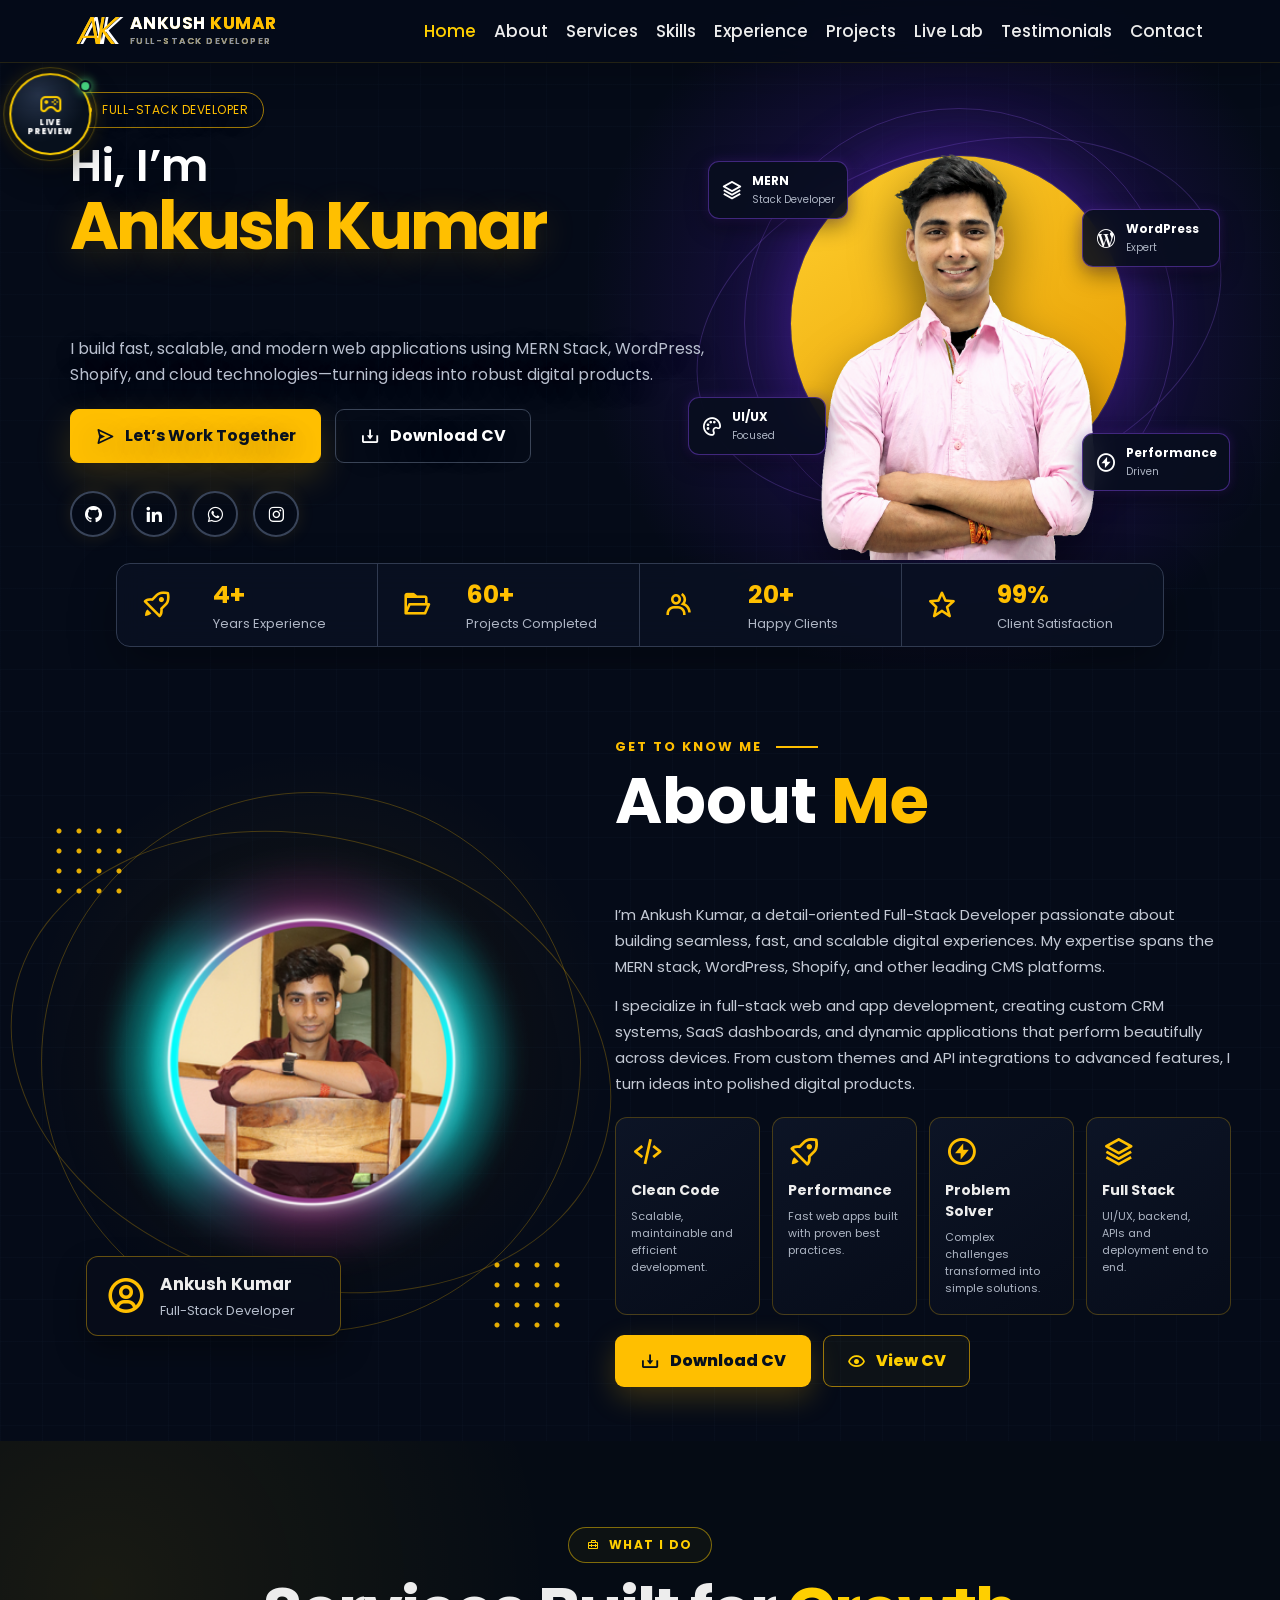
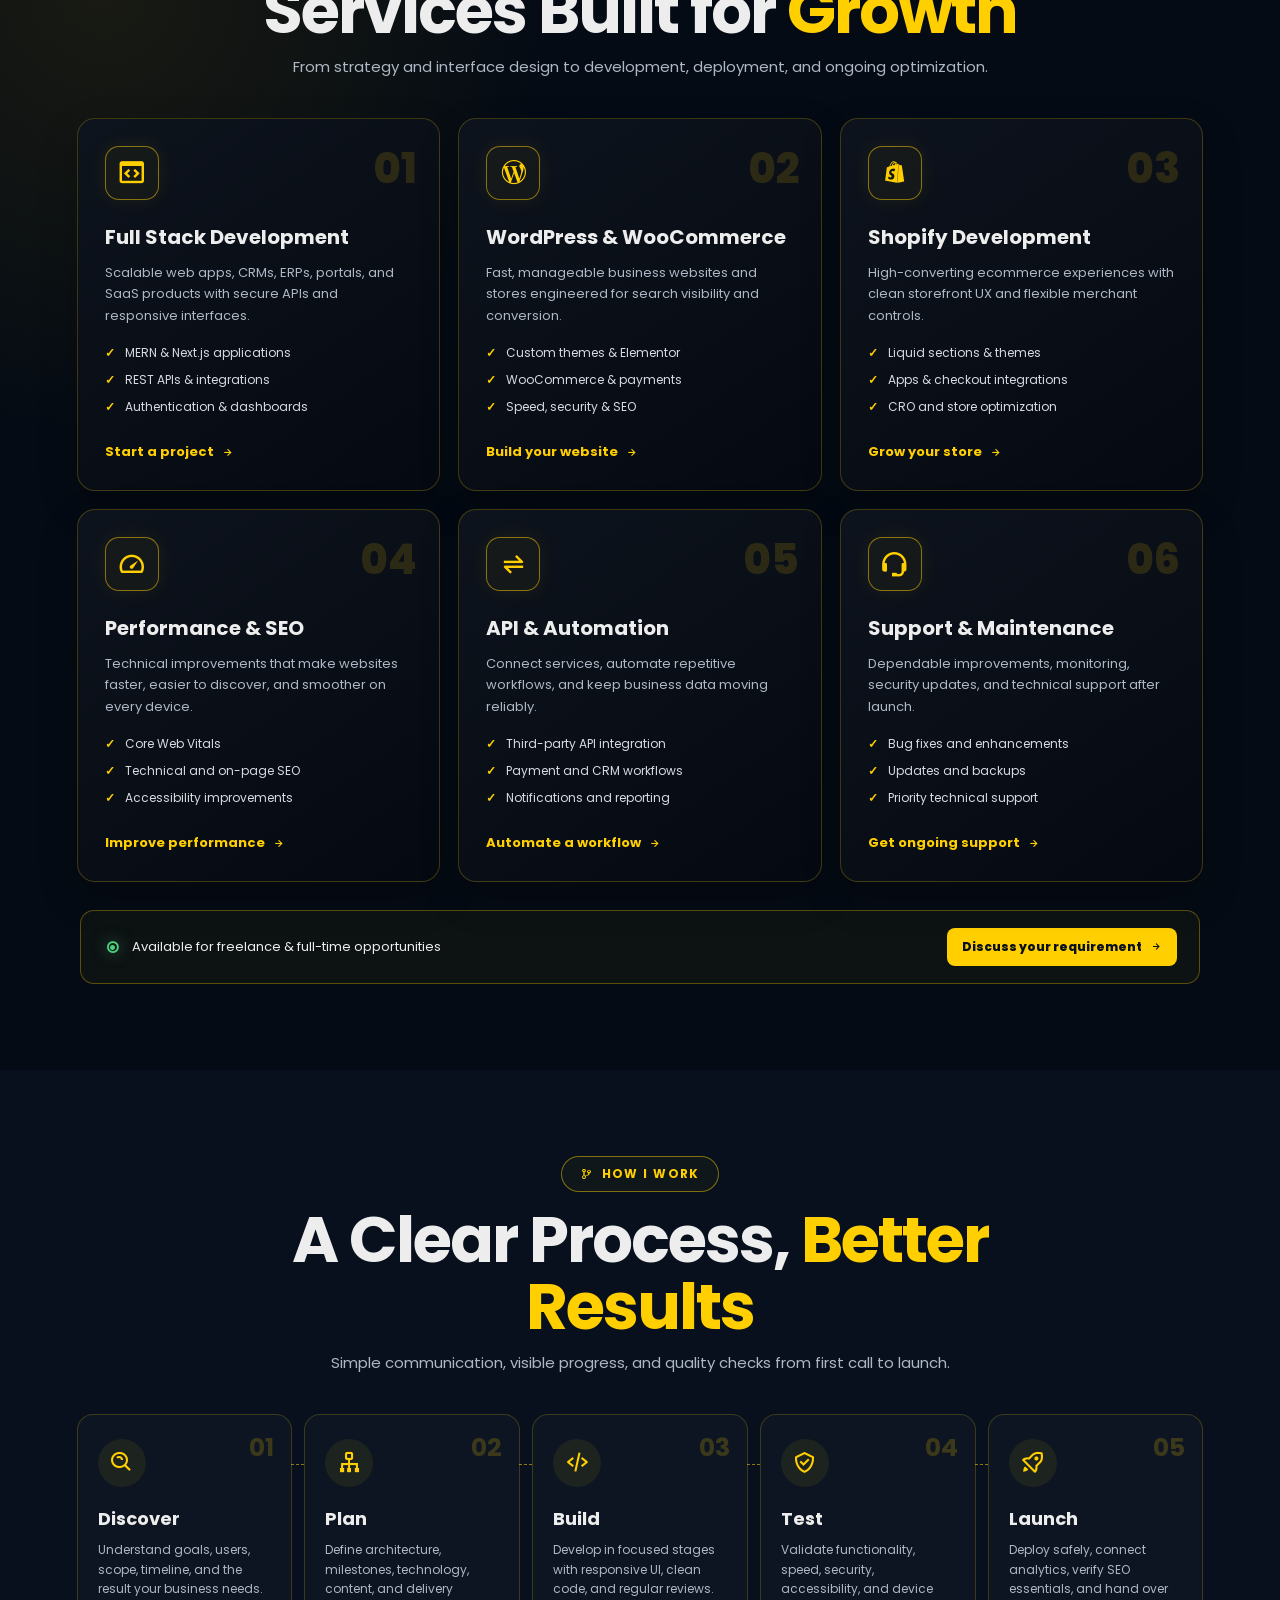
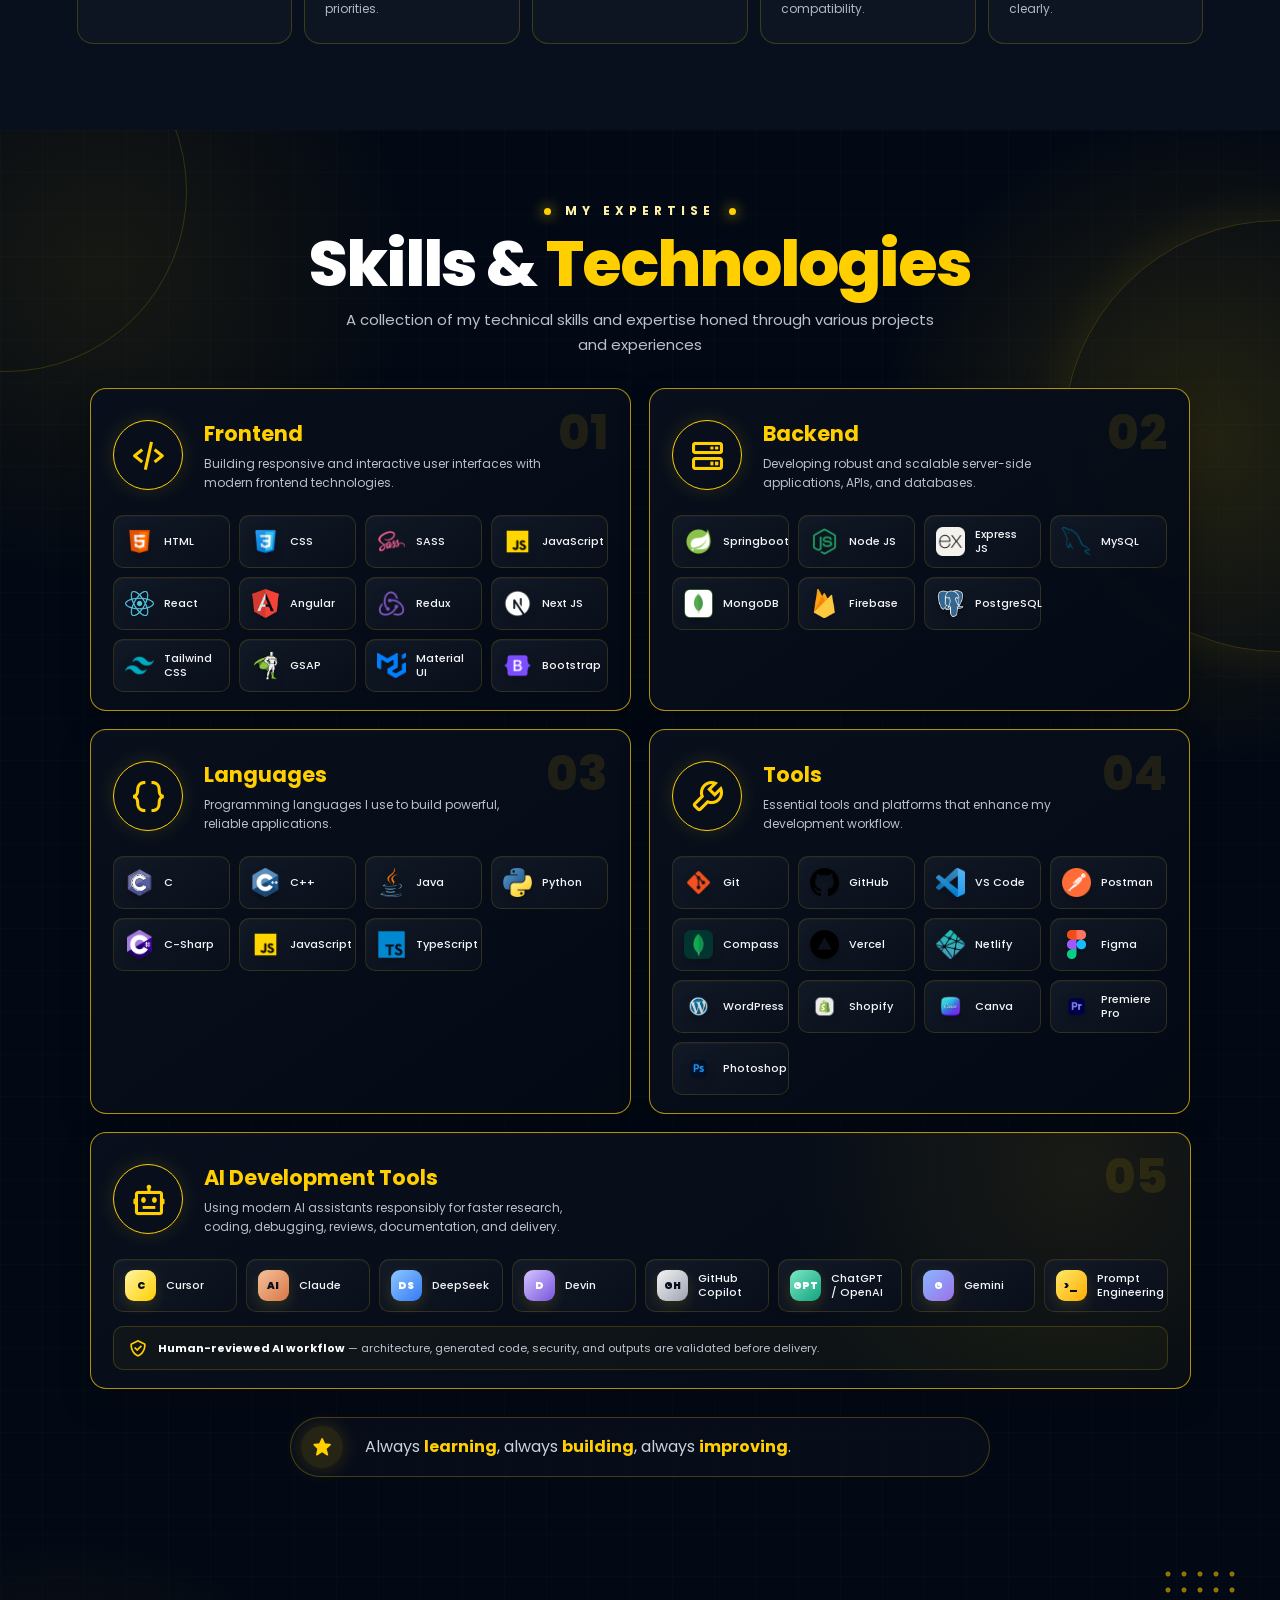
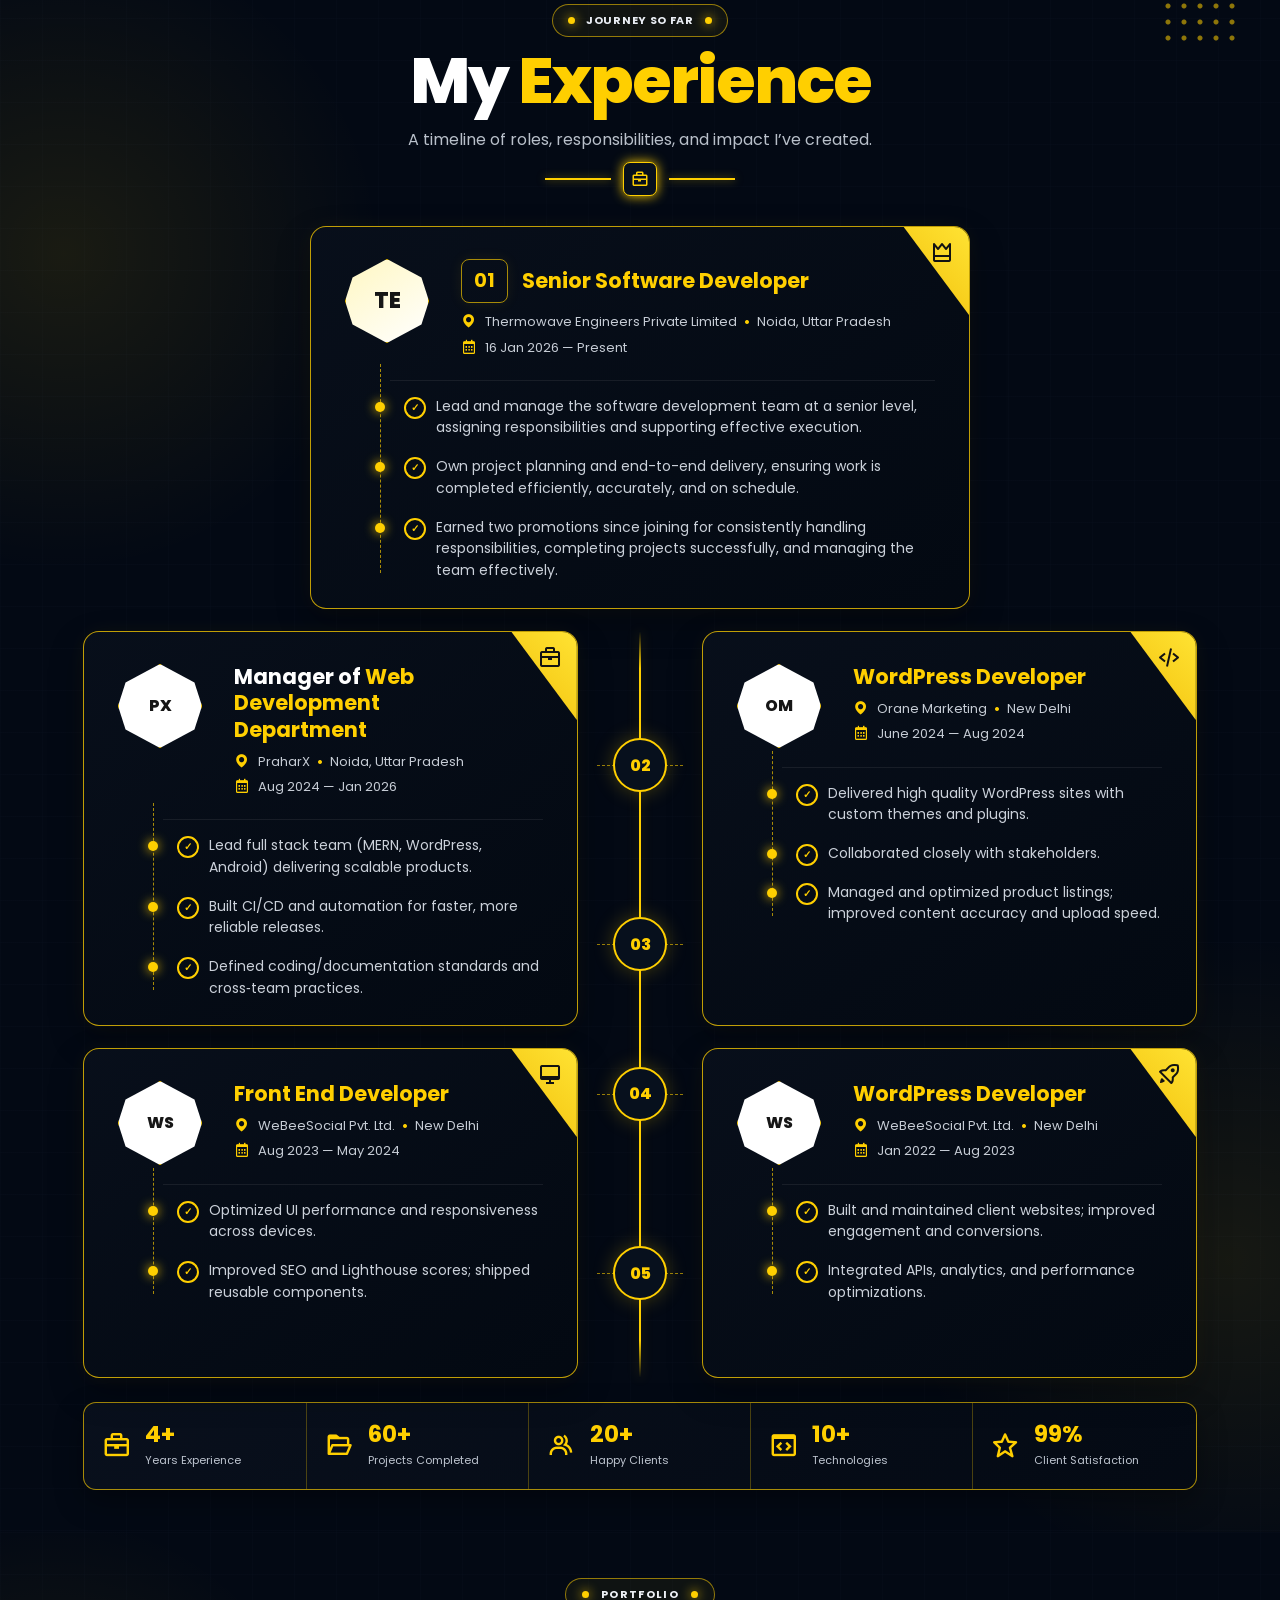
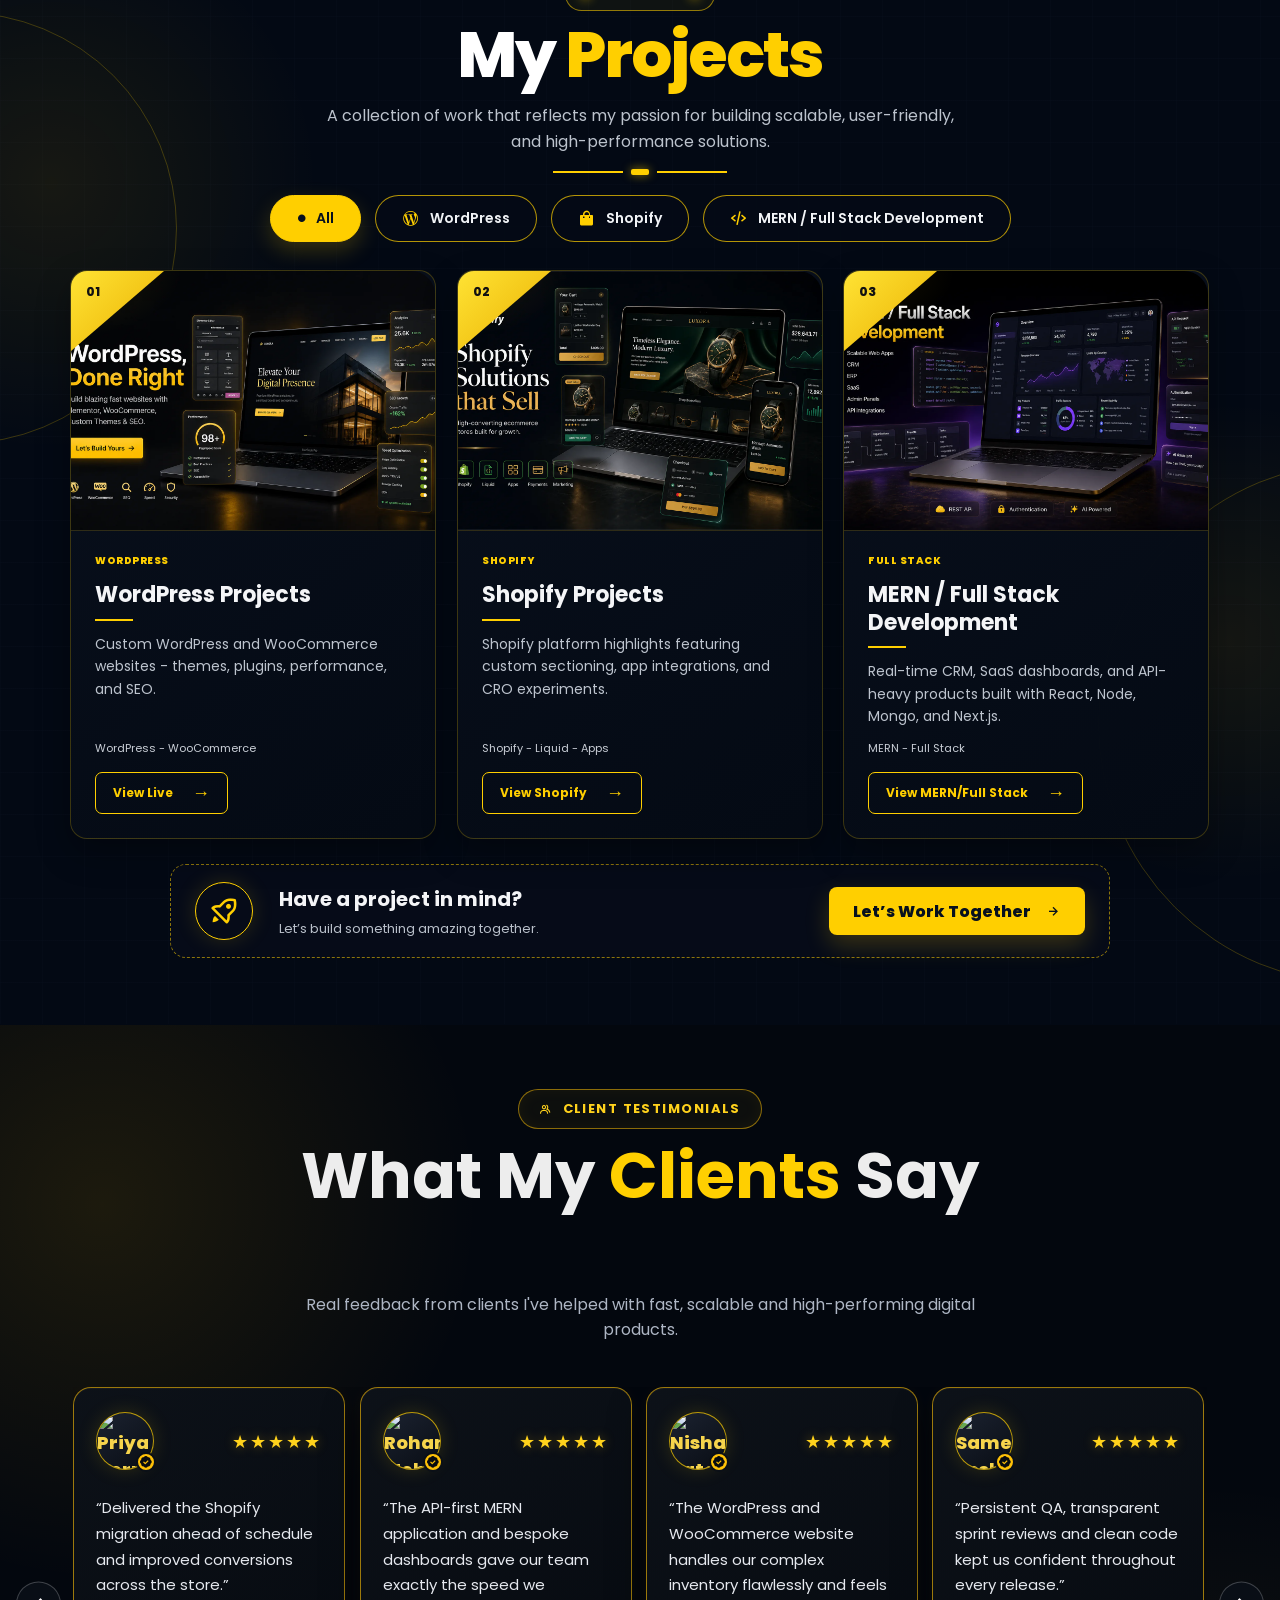
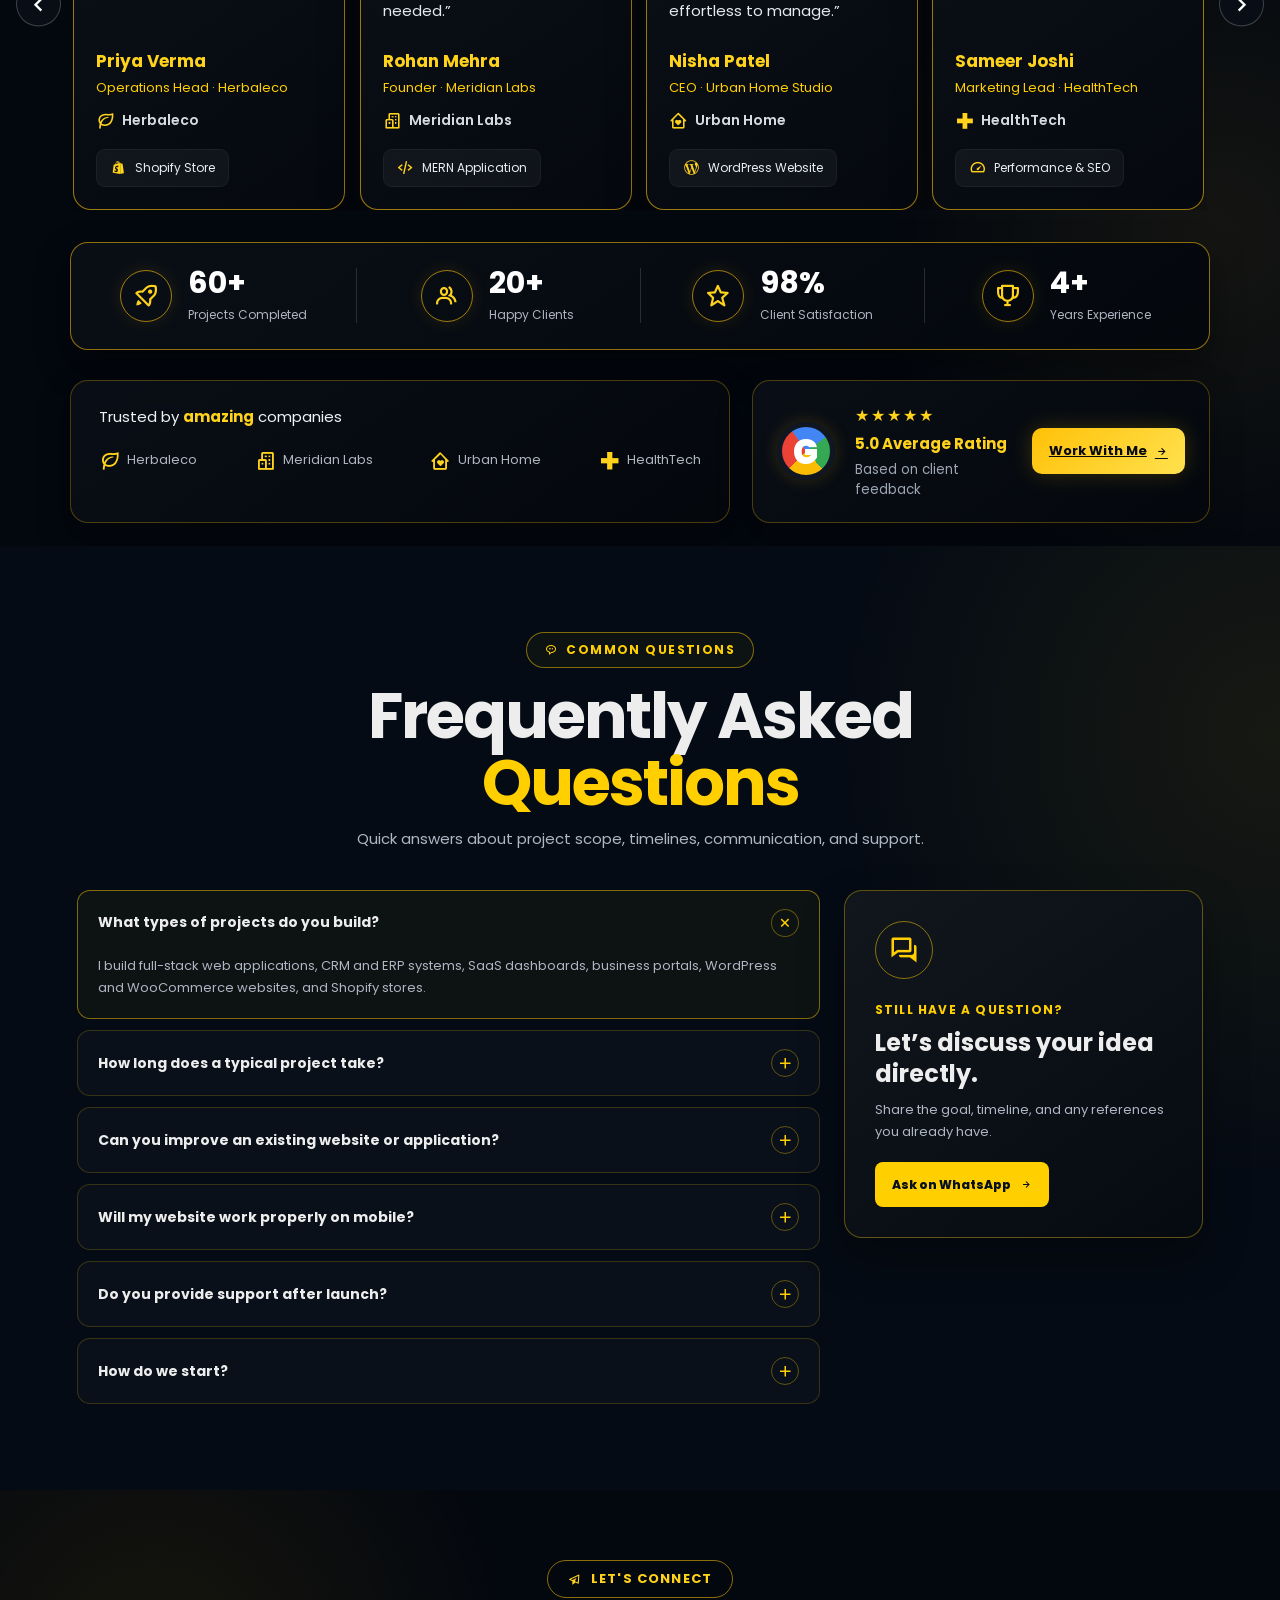
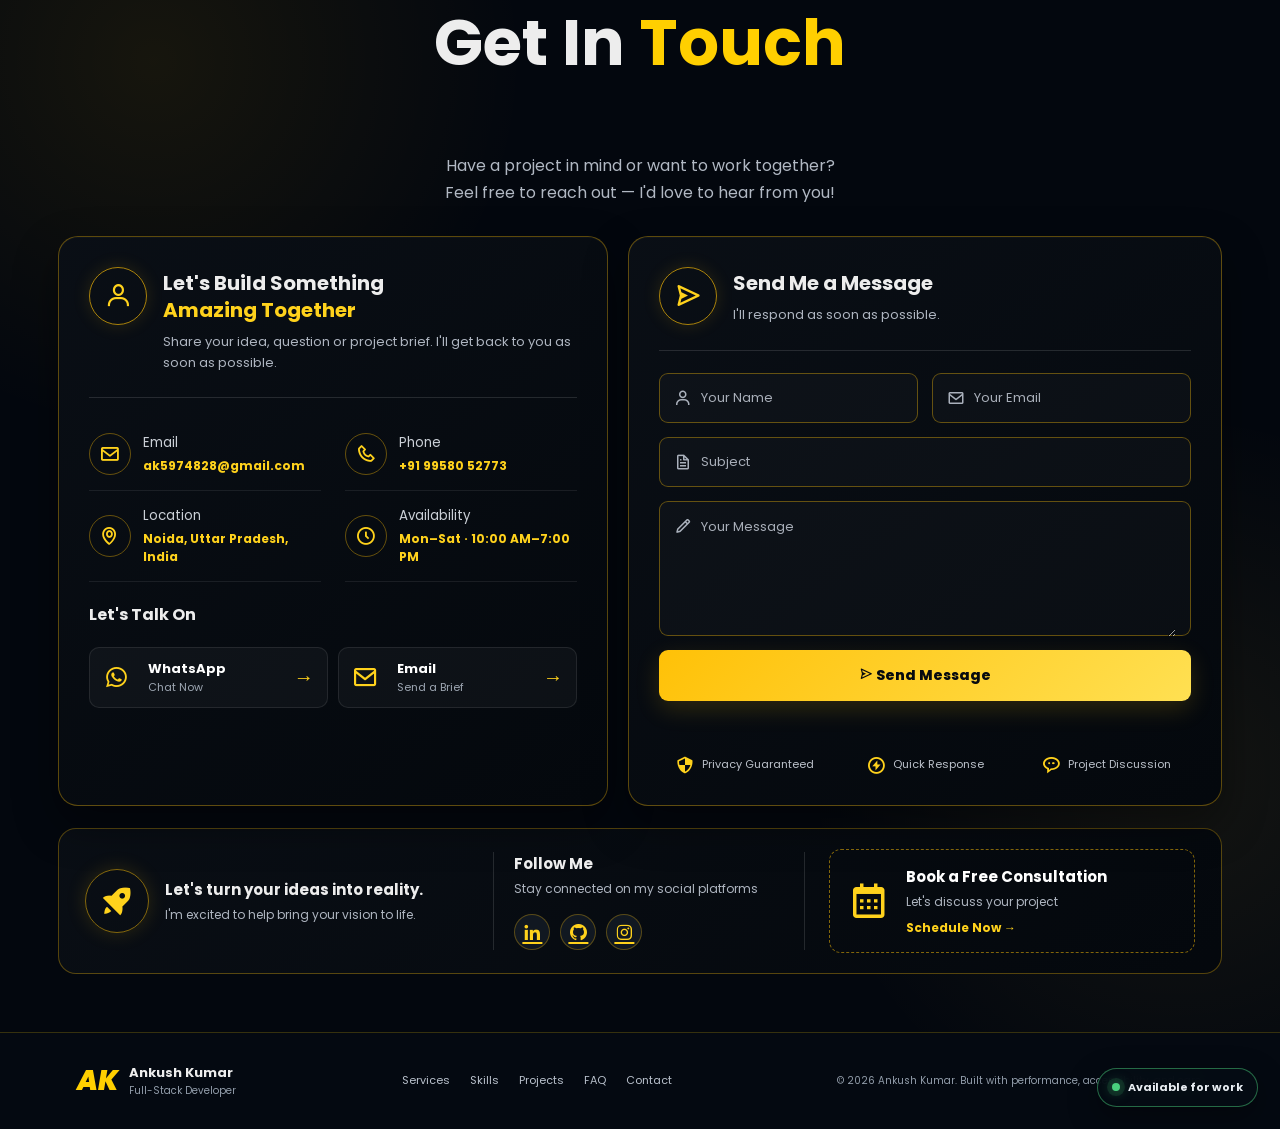
==== commit 601adb6f: "Make live preview orb bounce across viewport" ====
--- a/index.html
+++ b/index.html
@@ -30,7 +30,7 @@
     <meta name="twitter:image" content="ankush.jpg">
     <link rel="preconnect" href="https://unpkg.com">
     <link rel="dns-prefetch" href="https://unpkg.com">
-    <link rel="stylesheet" href="Portfolio.css?v=20260808-3">
+    <link rel="stylesheet" href="Portfolio.css?v=20260810-1">
     <link href='https://unpkg.com/boxicons@2.1.4/css/boxicons.min.css' rel='stylesheet'>
     <script defer src="https://unpkg.com/typed.js@2.1.0/dist/typed.umd.js"></script>
     <script type="application/ld+json">
@@ -1429,7 +1429,7 @@
     <a class="floating-lab-orb" href="developer-lab.html" aria-label="Open live developer lab"><i class='bx bx-joystick'></i><span>Live<br>Preview</span><b></b></a>
     <button class="back-to-top" type="button" aria-label="Back to top"><i class='bx bx-up-arrow-alt'></i></button>
 
-    <script defer src="Portfolio.js?v=20260808-2"></script>
+    <script defer src="Portfolio.js?v=20260810-1"></script>
     </body>
     </html>
 
--- a/Portfolio.css
+++ b/Portfolio.css
@@ -1745,9 +1745,9 @@
 .contact-form-card .website-field{position:absolute!important;left:-10000px!important;width:1px!important;height:1px!important;overflow:hidden!important}.contact-form-card button:disabled{cursor:wait;opacity:.72;transform:none!important}
 .site-footer{padding:28px 6%;display:grid;grid-template-columns:auto 1fr auto;align-items:center;gap:28px;border-top:1px solid rgba(255,207,0,.2);background:#040911}.footer-brand{display:flex;align-items:center;gap:11px}.footer-logo{font-size:27px;font-weight:900;font-style:italic;color:#ffcf00;text-decoration:none}.footer-brand div{display:flex;flex-direction:column}.footer-brand strong{font-size:13px}.footer-brand span,.site-footer p{color:#929daa;font-size:10px}.site-footer nav{display:flex;justify-content:center;gap:20px}.site-footer nav a{color:#b9c1cc;text-decoration:none;font-size:11px}.site-footer nav a:hover{color:#ffcf00}.site-footer p{text-align:right}
 .floating-availability{position:fixed;right:22px;bottom:22px;z-index:80;display:flex;align-items:center;gap:8px;padding:10px 14px;border:1px solid rgba(73,209,125,.48);border-radius:999px;background:rgba(5,12,20,.92);backdrop-filter:blur(12px);color:#e8edf2;text-decoration:none;font-size:11px;font-weight:700;box-shadow:0 10px 30px rgba(0,0,0,.35)}.floating-availability span{width:8px;height:8px;border-radius:50%;background:#49d17d;box-shadow:0 0 0 5px rgba(73,209,125,.12),0 0 13px rgba(73,209,125,.6)}.back-to-top{position:fixed;right:25px;bottom:70px;z-index:79;width:40px;height:40px;border:1px solid rgba(255,207,0,.45);border-radius:50%;display:grid;place-items:center;background:#07101c;color:#ffcf00;font-size:23px;cursor:pointer;opacity:0;visibility:hidden;transform:translateY(10px);transition:.25s}.back-to-top.visible{opacity:1;visibility:visible;transform:none}
-.floating-lab-orb{position:fixed;left:22px;bottom:22px;z-index:85;width:82px;height:82px;border:2px solid #ffcf00;border-radius:50%;display:flex;flex-direction:column;align-items:center;justify-content:center;background:radial-gradient(circle at 35% 25%,#26334a,#07101c 62%);color:#fff;text-decoration:none;text-align:center;box-shadow:0 14px 35px rgba(0,0,0,.45),0 0 25px rgba(255,207,0,.24);animation:labOrbBounce 2.2s ease-in-out infinite}.floating-lab-orb::before{content:"";position:absolute;inset:-8px;border:1px solid rgba(255,207,0,.28);border-radius:50%;animation:labOrbPulse 1.7s ease-out infinite}.floating-lab-orb i{color:#ffcf00;font-size:25px;line-height:1}.floating-lab-orb span{margin-top:2px;font-size:8px;line-height:1.1;font-weight:800;text-transform:uppercase;letter-spacing:.8px}.floating-lab-orb b{position:absolute;right:-2px;top:5px;width:12px;height:12px;border-radius:50%;background:#48da83;border:2px solid #07101c;box-shadow:0 0 10px #48da83}@keyframes labOrbBounce{0%,100%{transform:translateY(0) rotate(-2deg)}50%{transform:translateY(-17px) rotate(2deg)}}@keyframes labOrbPulse{0%{transform:scale(.88);opacity:.8}100%{transform:scale(1.22);opacity:0}}
+.floating-lab-orb{position:fixed;left:0;top:0;z-index:85;width:82px;height:82px;border:2px solid #ffcf00;border-radius:50%;display:flex;flex-direction:column;align-items:center;justify-content:center;background:radial-gradient(circle at 35% 25%,#26334a,#07101c 62%);color:#fff;text-decoration:none;text-align:center;box-shadow:0 14px 35px rgba(0,0,0,.45),0 0 25px rgba(255,207,0,.24);will-change:transform;user-select:none}.floating-lab-orb::before{content:"";position:absolute;inset:-8px;border:1px solid rgba(255,207,0,.28);border-radius:50%;animation:labOrbPulse 1.7s ease-out infinite}.floating-lab-orb:hover{border-color:#fff;box-shadow:0 16px 42px rgba(0,0,0,.55),0 0 32px rgba(255,207,0,.38)}.floating-lab-orb i{color:#ffcf00;font-size:25px;line-height:1}.floating-lab-orb span{margin-top:2px;font-size:8px;line-height:1.1;font-weight:800;text-transform:uppercase;letter-spacing:.8px}.floating-lab-orb b{position:absolute;right:-2px;top:5px;width:12px;height:12px;border-radius:50%;background:#48da83;border:2px solid #07101c;box-shadow:0 0 10px #48da83}@keyframes labOrbPulse{0%{transform:scale(.88);opacity:.8}100%{transform:scale(1.22);opacity:0}}
 @media(max-width:1050px){.services-grid{grid-template-columns:repeat(2,minmax(0,1fr))}.process-grid{grid-template-columns:repeat(3,minmax(0,1fr))}.process-grid article::after{display:none}.site-footer{grid-template-columns:1fr;text-align:center}.footer-brand,.site-footer nav{justify-content:center}.site-footer p{text-align:center}}
-@media(max-width:720px){.services-section,.process-section,.faq-section{padding:62px 16px}.portfolio-section-head{margin-bottom:28px}.portfolio-section-head h2{font-size:clamp(36px,11vw,48px);letter-spacing:-1.2px}.portfolio-section-head p{font-size:13px}.services-grid,.process-grid,.faq-layout{grid-template-columns:1fr}.service-card{padding:23px}.availability-strip{align-items:stretch;flex-direction:column}.availability-strip a{justify-content:center}.process-grid{gap:10px}.faq-cta{position:static;padding:23px}.site-footer{padding:26px 16px}.site-footer nav{gap:10px 16px;flex-wrap:wrap}.floating-availability{right:12px;bottom:12px;padding:9px 12px}.floating-lab-orb{left:12px;bottom:12px;width:62px;height:62px}.floating-lab-orb i{font-size:19px}.floating-lab-orb span{font-size:6px}.back-to-top{right:15px;bottom:60px}.faq-list summary{padding:16px;font-size:13px}.faq-list details p{padding:0 16px 17px}.form-status{font-size:11px}}
+@media(max-width:720px){.services-section,.process-section,.faq-section{padding:62px 16px}.portfolio-section-head{margin-bottom:28px}.portfolio-section-head h2{font-size:clamp(36px,11vw,48px);letter-spacing:-1.2px}.portfolio-section-head p{font-size:13px}.services-grid,.process-grid,.faq-layout{grid-template-columns:1fr}.service-card{padding:23px}.availability-strip{align-items:stretch;flex-direction:column}.availability-strip a{justify-content:center}.process-grid{gap:10px}.faq-cta{position:static;padding:23px}.site-footer{padding:26px 16px}.site-footer nav{gap:10px 16px;flex-wrap:wrap}.floating-availability{right:12px;bottom:12px;padding:9px 12px}.floating-lab-orb{width:62px;height:62px}.floating-lab-orb i{font-size:19px}.floating-lab-orb span{font-size:6px}.back-to-top{right:15px;bottom:60px}.faq-list summary{padding:16px;font-size:13px}.faq-list details p{padding:0 16px 17px}.form-status{font-size:11px}}
 @media(max-width:768px){.reveal-3d{opacity:1!important;transform:none!important;transition:none!important}}
 @media(max-width:640px){.home{width:100%!important;overflow:hidden!important}.hero-main{grid-template-columns:minmax(0,1fr)!important}.hero-main,.home-content{width:100%!important;min-width:0!important;max-width:100%!important}.home-content h1{font-size:clamp(34px,9.2vw,40px)!important;letter-spacing:-1.7px!important;white-space:normal;overflow-wrap:normal}.impact-line{max-width:100%;min-height:62px!important;font-size:clamp(17px,4.8vw,21px)!important;line-height:1.35;overflow-wrap:anywhere}.hero-intro{width:100%!important;max-width:100%!important;font-size:12.5px!important;line-height:1.65!important;overflow-wrap:anywhere}.hero-eyebrow{font-size:10px}.hero-hello{font-size:32px!important}}
 @media(prefers-reduced-motion:reduce){html{scroll-behavior:auto}.service-card,.back-to-top,.faq-list summary i{transition:none!important}}
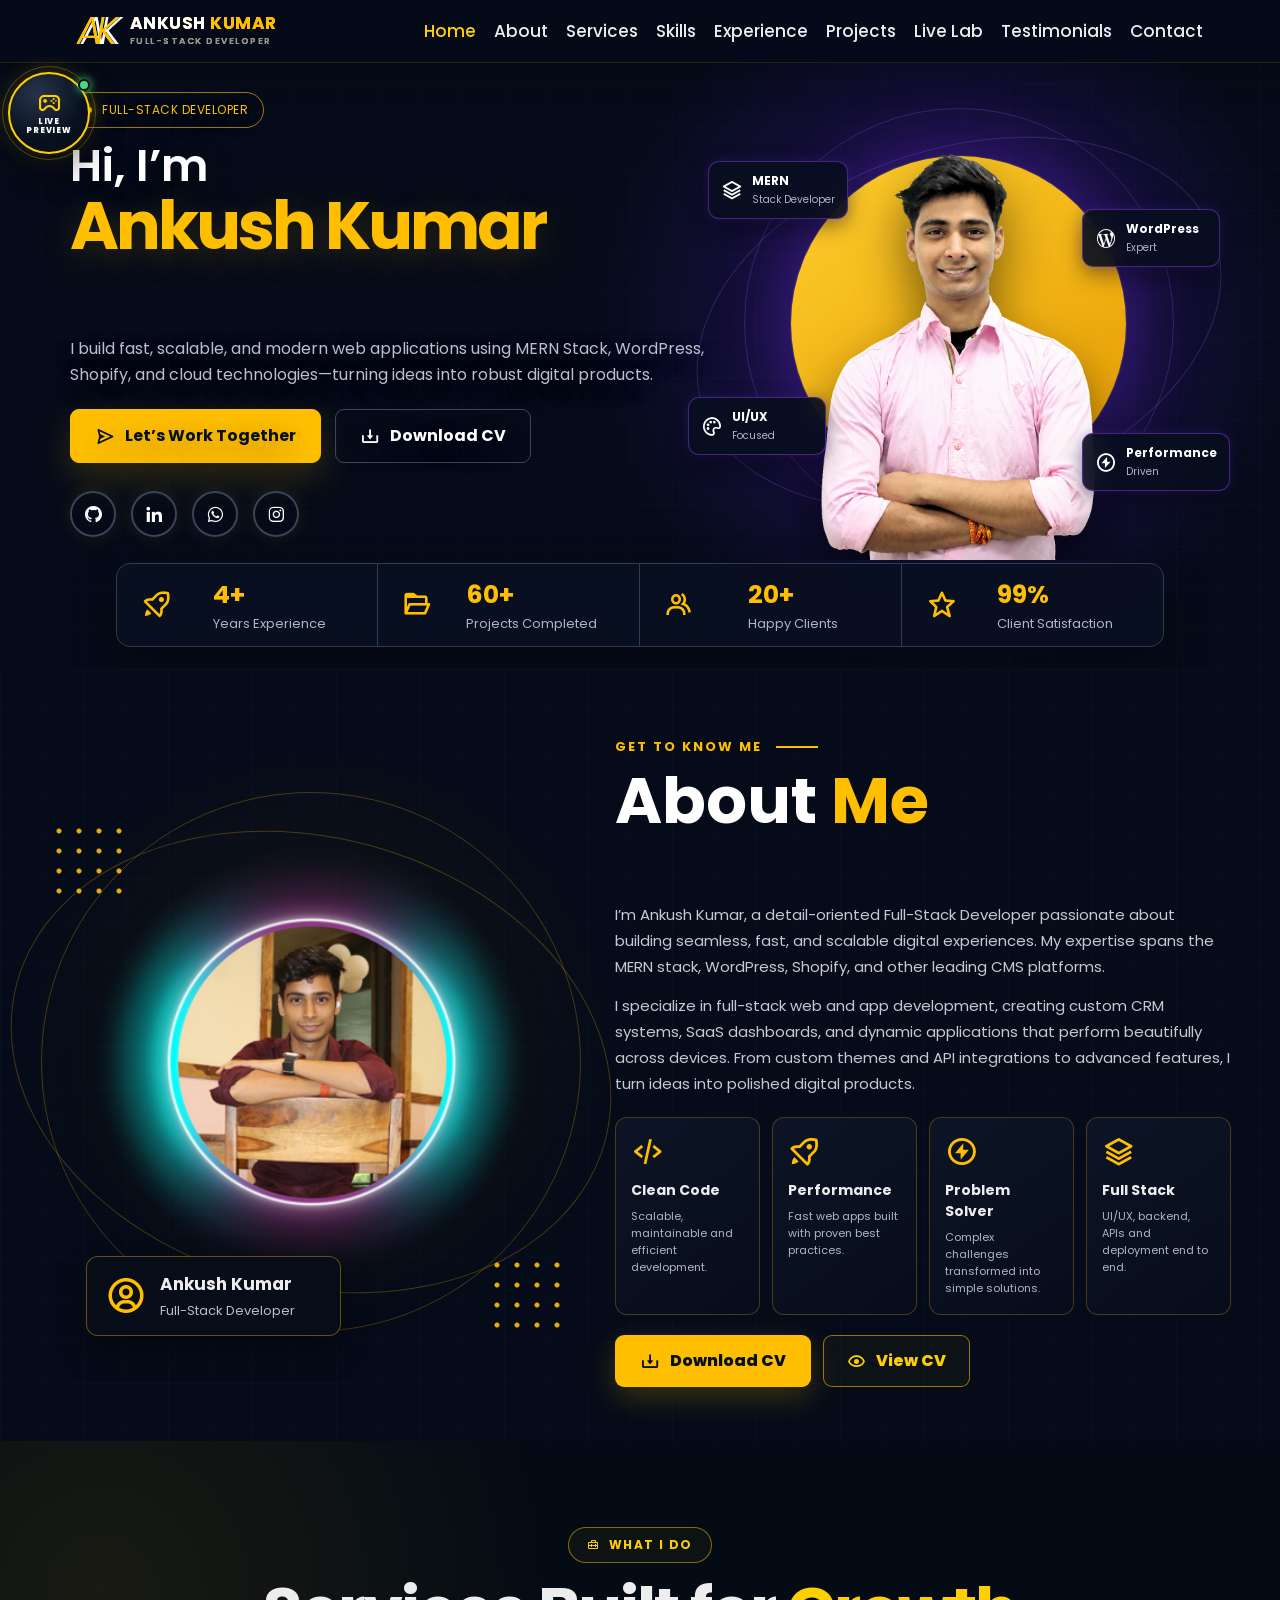
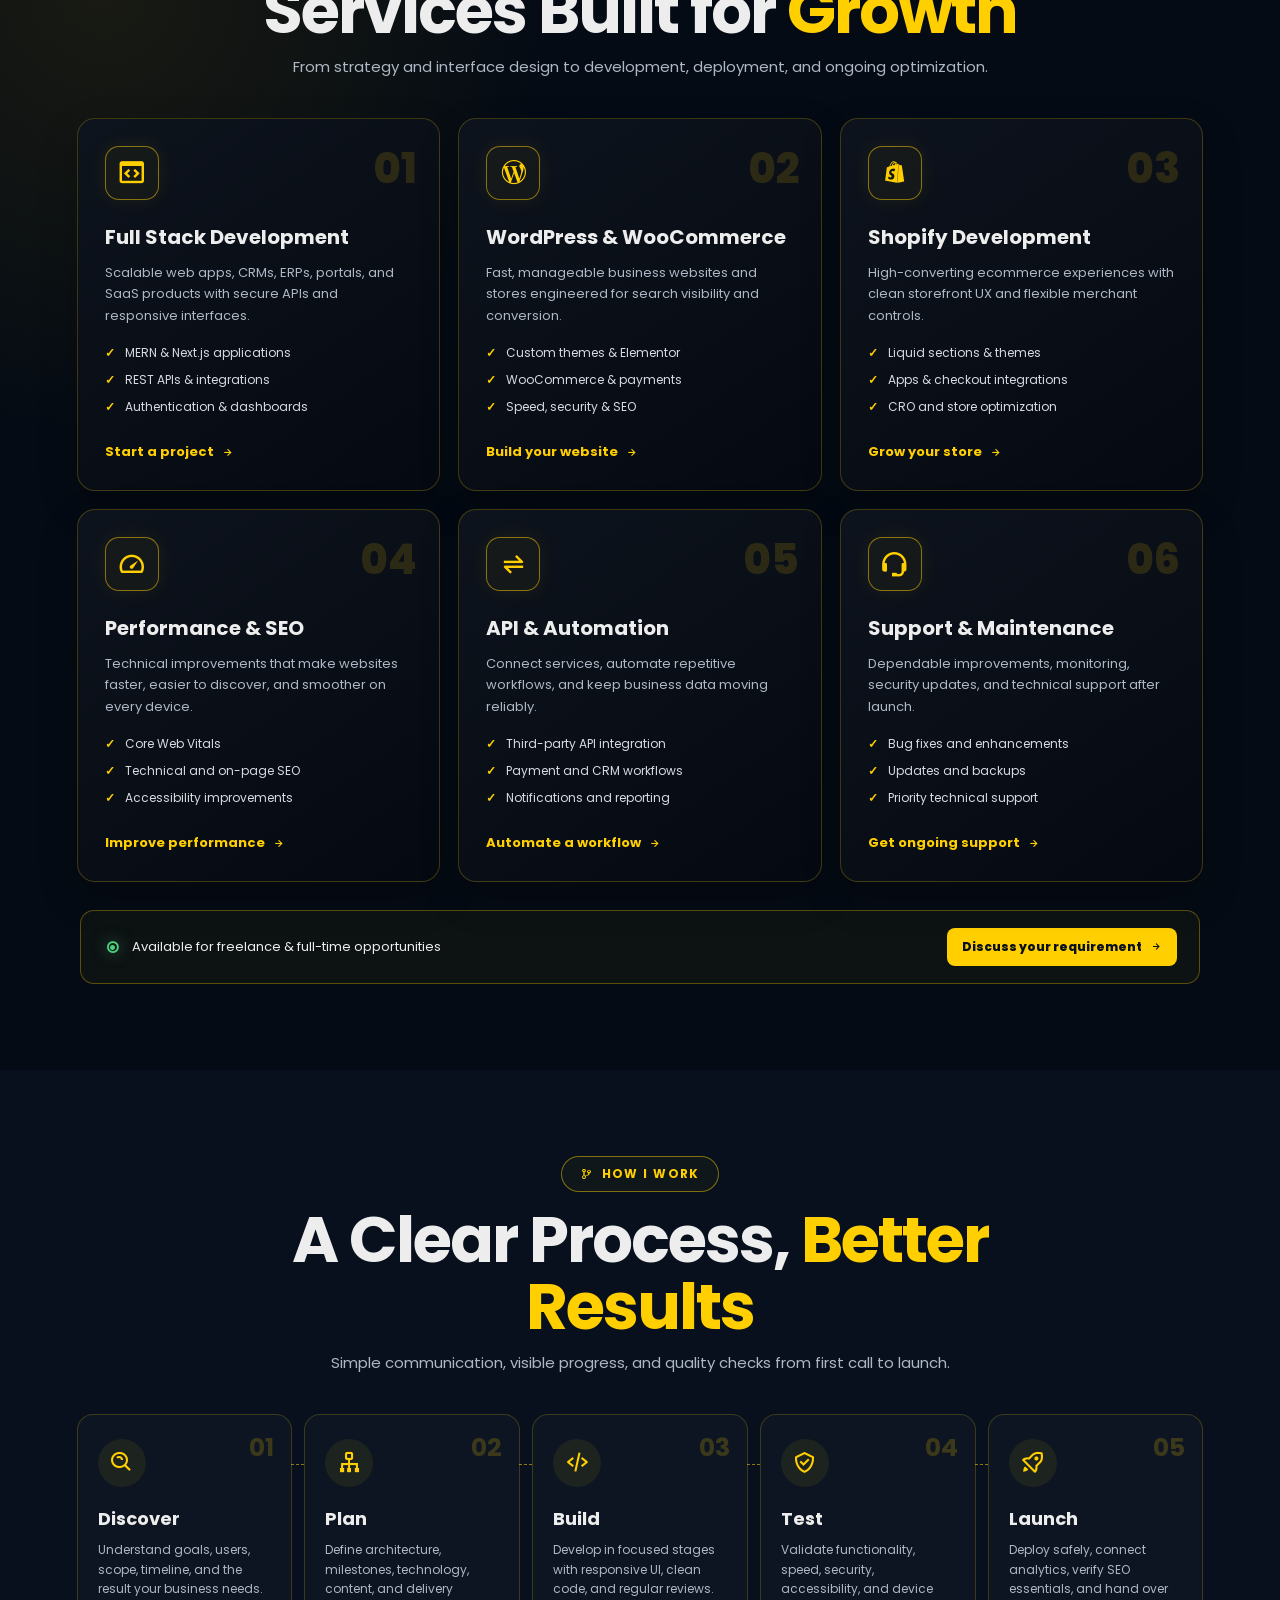
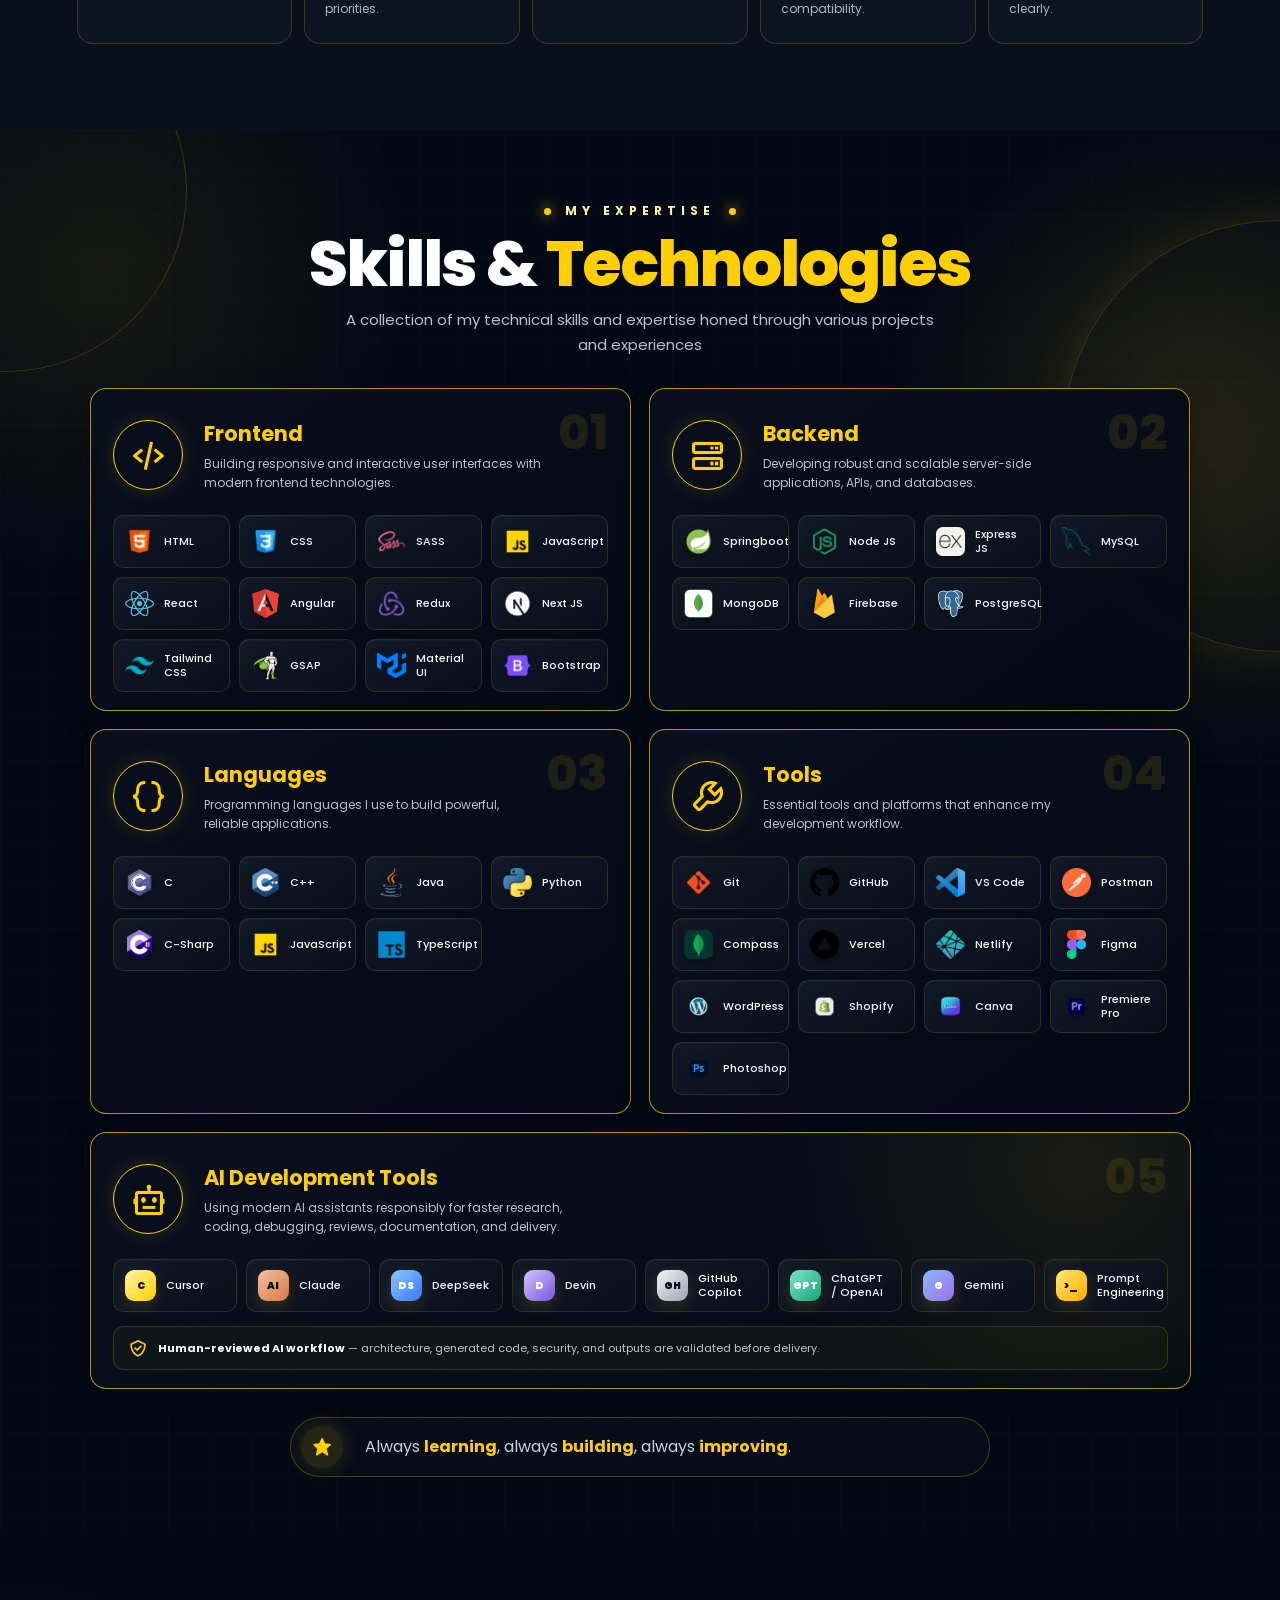
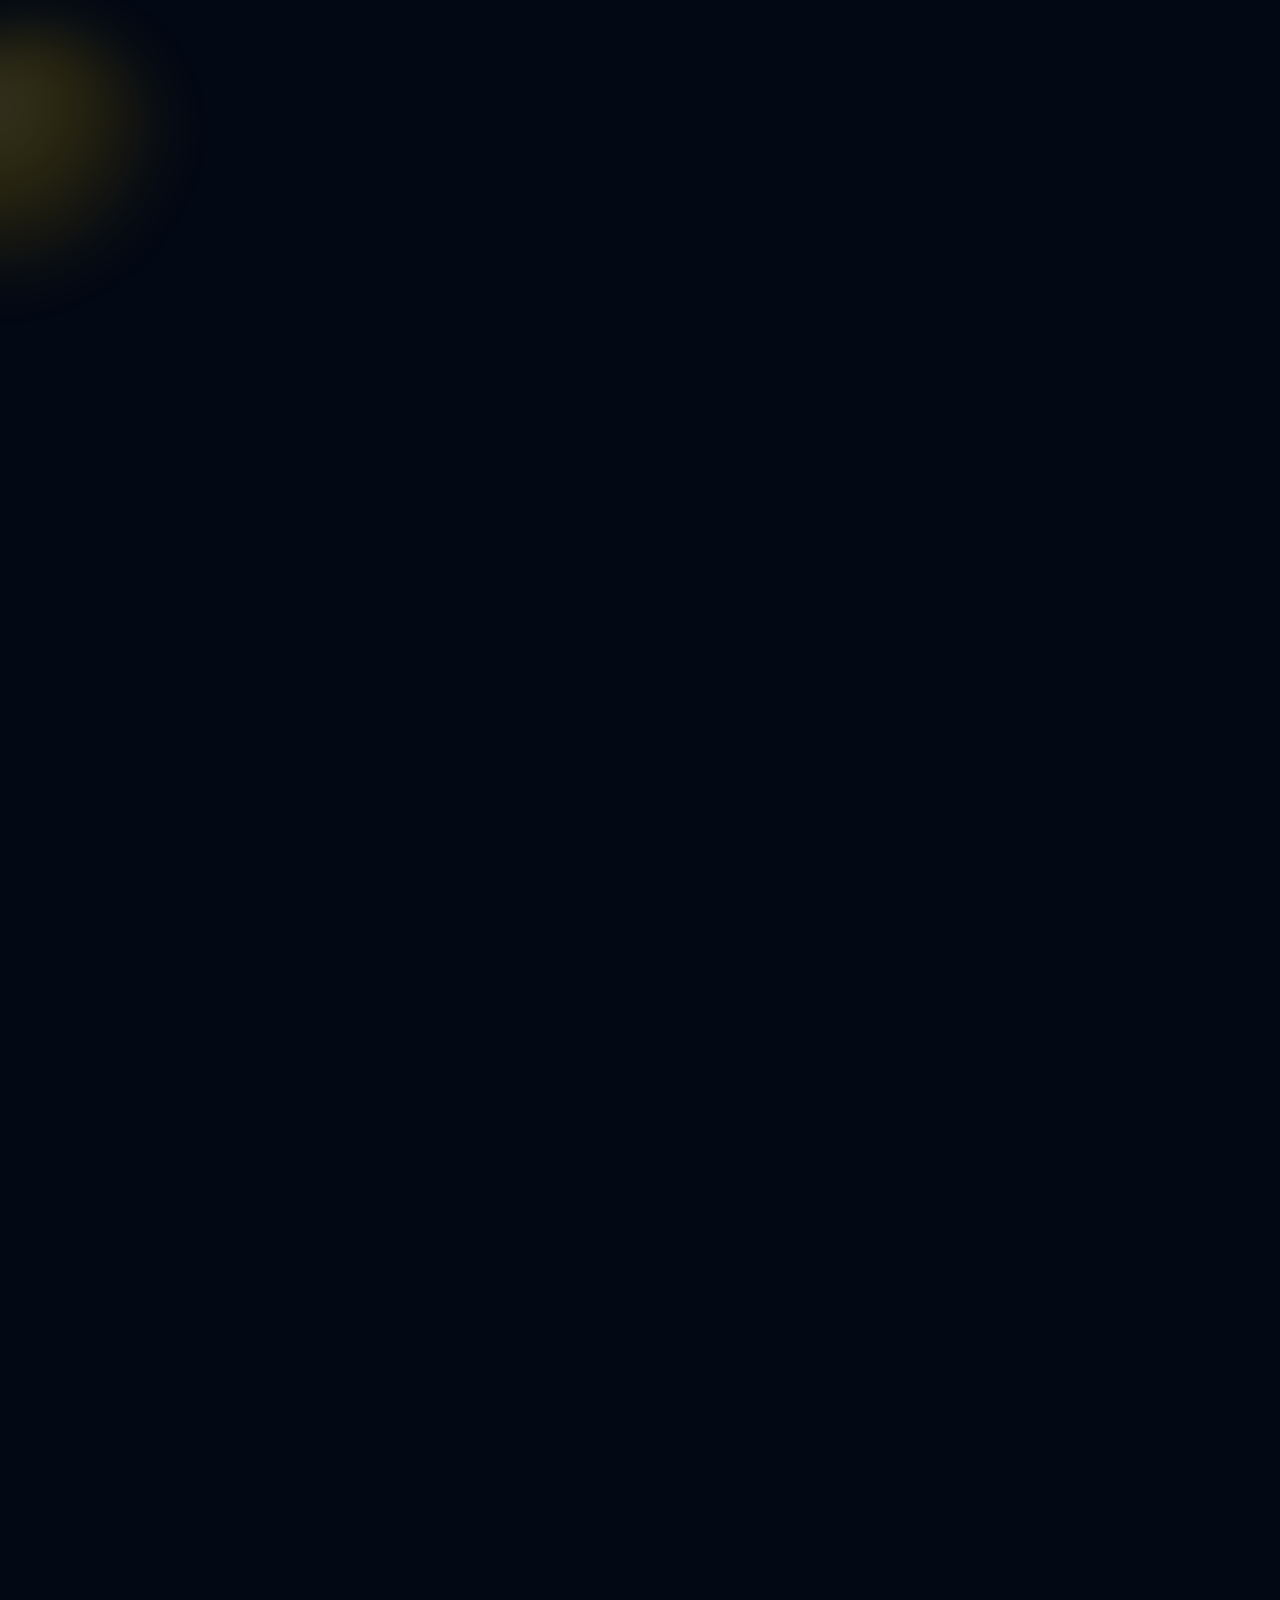
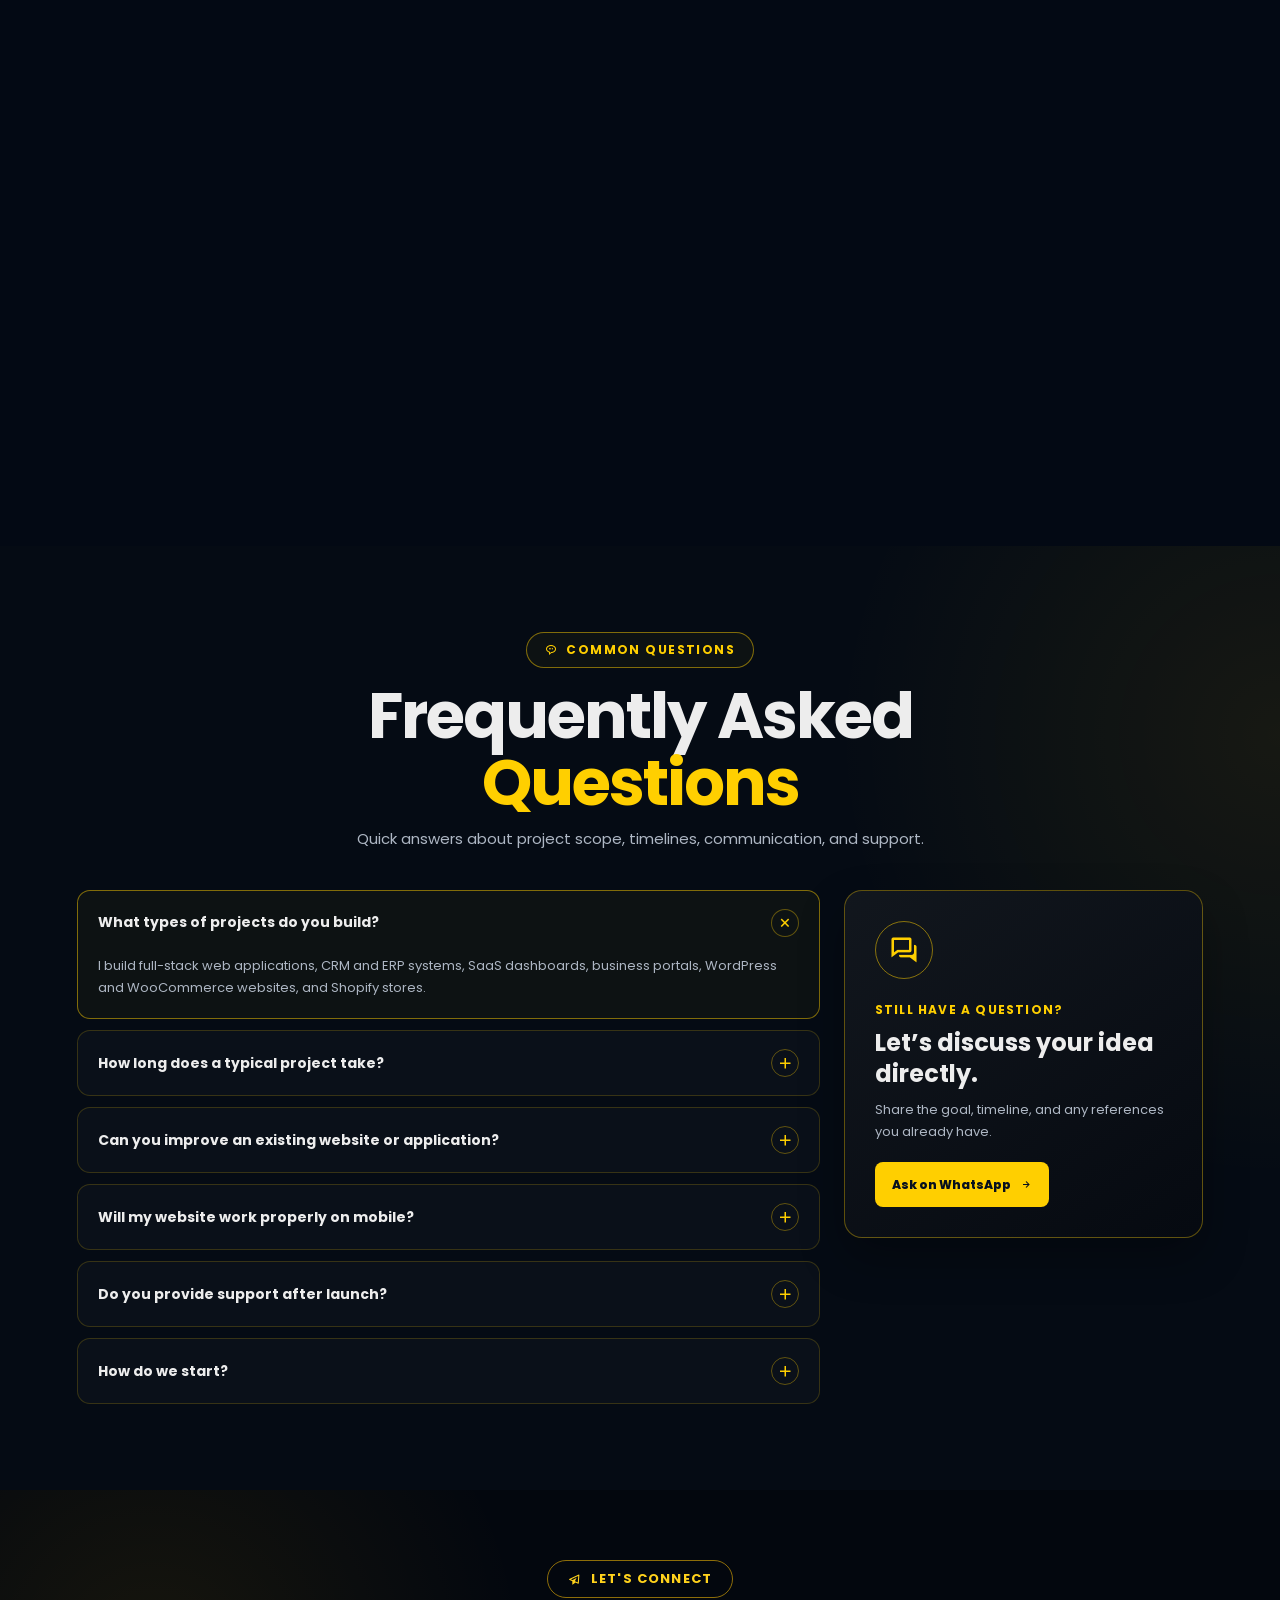
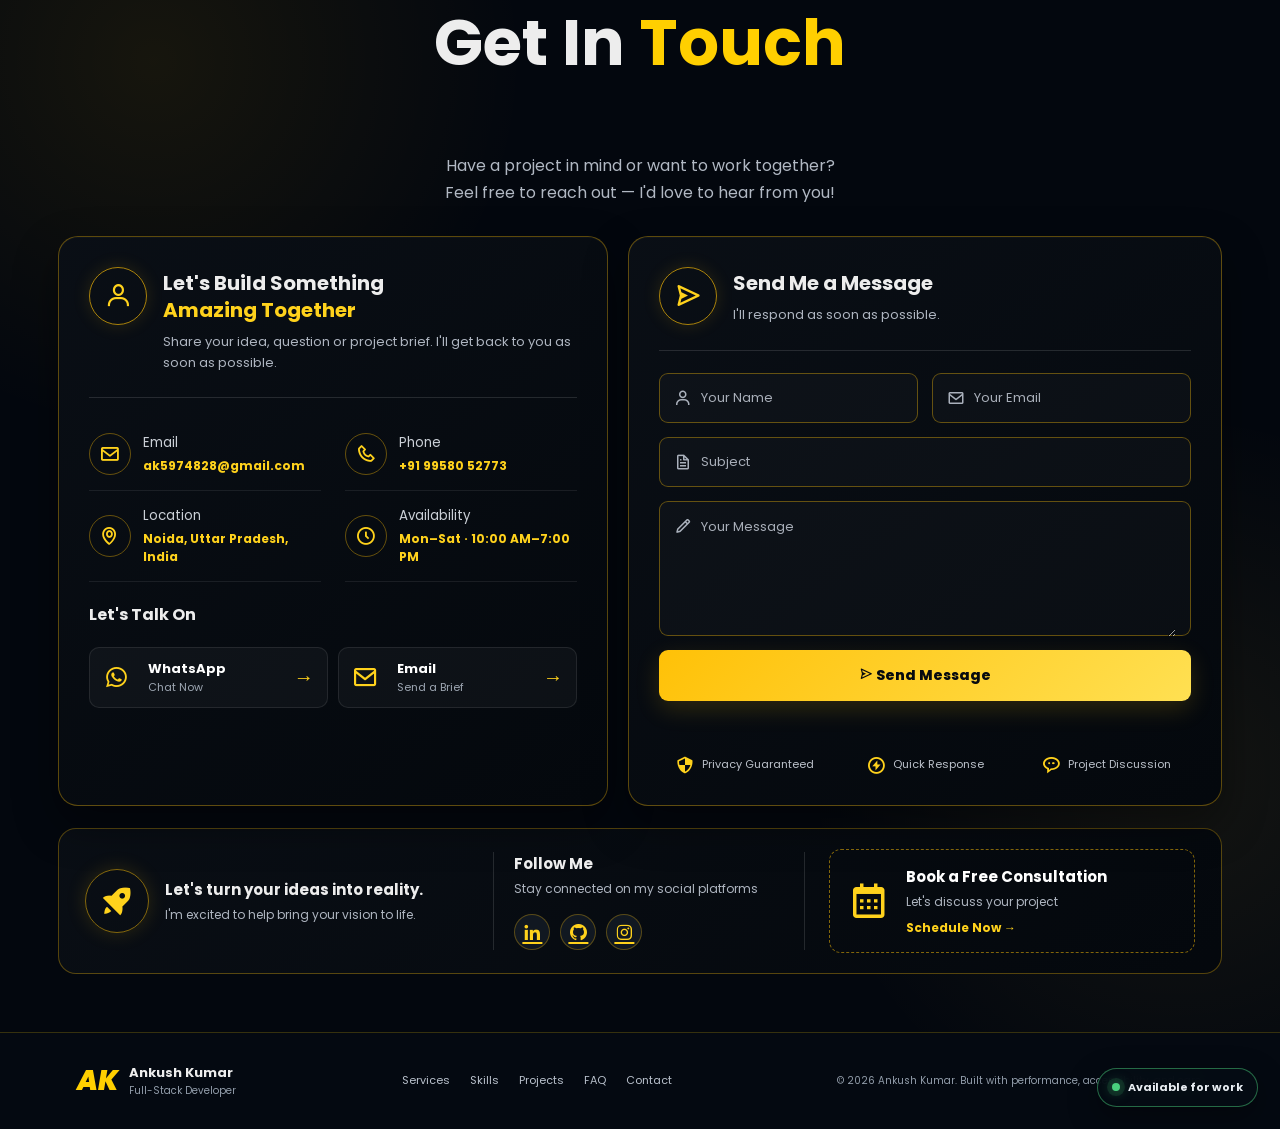
==== commit 1edbde12: "Keep live preview orb visible while scrolling" ====
--- a/index.html
+++ b/index.html
@@ -30,7 +30,7 @@
     <meta name="twitter:image" content="ankush.jpg">
     <link rel="preconnect" href="https://unpkg.com">
     <link rel="dns-prefetch" href="https://unpkg.com">
-    <link rel="stylesheet" href="Portfolio.css?v=20260810-1">
+    <link rel="stylesheet" href="Portfolio.css?v=20260810-2">
     <link href='https://unpkg.com/boxicons@2.1.4/css/boxicons.min.css' rel='stylesheet'>
     <script defer src="https://unpkg.com/typed.js@2.1.0/dist/typed.umd.js"></script>
     <script type="application/ld+json">
@@ -1426,7 +1426,9 @@
         <p>© <span id="current-year">2026</span> Ankush Kumar. Built with performance, accessibility, and care.</p>
     </footer>
     <a class="floating-availability" href="#contact"><span></span> Available for work</a>
-    <a class="floating-lab-orb" href="developer-lab.html" aria-label="Open live developer lab"><i class='bx bx-joystick'></i><span>Live<br>Preview</span><b></b></a>
+    <div class="floating-lab-layer">
+        <a class="floating-lab-orb" href="developer-lab.html" aria-label="Open live developer lab"><i class='bx bx-joystick'></i><span>Live<br>Preview</span><b></b></a>
+    </div>
     <button class="back-to-top" type="button" aria-label="Back to top"><i class='bx bx-up-arrow-alt'></i></button>
 
     <script defer src="Portfolio.js?v=20260810-1"></script>
--- a/Portfolio.css
+++ b/Portfolio.css
@@ -1745,7 +1745,7 @@
 .contact-form-card .website-field{position:absolute!important;left:-10000px!important;width:1px!important;height:1px!important;overflow:hidden!important}.contact-form-card button:disabled{cursor:wait;opacity:.72;transform:none!important}
 .site-footer{padding:28px 6%;display:grid;grid-template-columns:auto 1fr auto;align-items:center;gap:28px;border-top:1px solid rgba(255,207,0,.2);background:#040911}.footer-brand{display:flex;align-items:center;gap:11px}.footer-logo{font-size:27px;font-weight:900;font-style:italic;color:#ffcf00;text-decoration:none}.footer-brand div{display:flex;flex-direction:column}.footer-brand strong{font-size:13px}.footer-brand span,.site-footer p{color:#929daa;font-size:10px}.site-footer nav{display:flex;justify-content:center;gap:20px}.site-footer nav a{color:#b9c1cc;text-decoration:none;font-size:11px}.site-footer nav a:hover{color:#ffcf00}.site-footer p{text-align:right}
 .floating-availability{position:fixed;right:22px;bottom:22px;z-index:80;display:flex;align-items:center;gap:8px;padding:10px 14px;border:1px solid rgba(73,209,125,.48);border-radius:999px;background:rgba(5,12,20,.92);backdrop-filter:blur(12px);color:#e8edf2;text-decoration:none;font-size:11px;font-weight:700;box-shadow:0 10px 30px rgba(0,0,0,.35)}.floating-availability span{width:8px;height:8px;border-radius:50%;background:#49d17d;box-shadow:0 0 0 5px rgba(73,209,125,.12),0 0 13px rgba(73,209,125,.6)}.back-to-top{position:fixed;right:25px;bottom:70px;z-index:79;width:40px;height:40px;border:1px solid rgba(255,207,0,.45);border-radius:50%;display:grid;place-items:center;background:#07101c;color:#ffcf00;font-size:23px;cursor:pointer;opacity:0;visibility:hidden;transform:translateY(10px);transition:.25s}.back-to-top.visible{opacity:1;visibility:visible;transform:none}
-.floating-lab-orb{position:fixed;left:0;top:0;z-index:85;width:82px;height:82px;border:2px solid #ffcf00;border-radius:50%;display:flex;flex-direction:column;align-items:center;justify-content:center;background:radial-gradient(circle at 35% 25%,#26334a,#07101c 62%);color:#fff;text-decoration:none;text-align:center;box-shadow:0 14px 35px rgba(0,0,0,.45),0 0 25px rgba(255,207,0,.24);will-change:transform;user-select:none}.floating-lab-orb::before{content:"";position:absolute;inset:-8px;border:1px solid rgba(255,207,0,.28);border-radius:50%;animation:labOrbPulse 1.7s ease-out infinite}.floating-lab-orb:hover{border-color:#fff;box-shadow:0 16px 42px rgba(0,0,0,.55),0 0 32px rgba(255,207,0,.38)}.floating-lab-orb i{color:#ffcf00;font-size:25px;line-height:1}.floating-lab-orb span{margin-top:2px;font-size:8px;line-height:1.1;font-weight:800;text-transform:uppercase;letter-spacing:.8px}.floating-lab-orb b{position:absolute;right:-2px;top:5px;width:12px;height:12px;border-radius:50%;background:#48da83;border:2px solid #07101c;box-shadow:0 0 10px #48da83}@keyframes labOrbPulse{0%{transform:scale(.88);opacity:.8}100%{transform:scale(1.22);opacity:0}}
+.floating-lab-layer{position:fixed!important;inset:0!important;z-index:9998!important;width:100vw;height:100vh;height:100dvh;overflow:visible;pointer-events:none;transform:none!important}.floating-lab-orb{position:absolute;left:0;top:0;width:82px;height:82px;border:2px solid #ffcf00;border-radius:50%;display:flex;flex-direction:column;align-items:center;justify-content:center;background:radial-gradient(circle at 35% 25%,#26334a,#07101c 62%);color:#fff;text-decoration:none;text-align:center;box-shadow:0 14px 35px rgba(0,0,0,.45),0 0 25px rgba(255,207,0,.24);will-change:transform;user-select:none;pointer-events:auto}.floating-lab-orb::before{content:"";position:absolute;inset:-8px;border:1px solid rgba(255,207,0,.28);border-radius:50%;animation:labOrbPulse 1.7s ease-out infinite}.floating-lab-orb:hover{border-color:#fff;box-shadow:0 16px 42px rgba(0,0,0,.55),0 0 32px rgba(255,207,0,.38)}.floating-lab-orb i{color:#ffcf00;font-size:25px;line-height:1}.floating-lab-orb span{margin-top:2px;font-size:8px;line-height:1.1;font-weight:800;text-transform:uppercase;letter-spacing:.8px}.floating-lab-orb b{position:absolute;right:-2px;top:5px;width:12px;height:12px;border-radius:50%;background:#48da83;border:2px solid #07101c;box-shadow:0 0 10px #48da83}@keyframes labOrbPulse{0%{transform:scale(.88);opacity:.8}100%{transform:scale(1.22);opacity:0}}
 @media(max-width:1050px){.services-grid{grid-template-columns:repeat(2,minmax(0,1fr))}.process-grid{grid-template-columns:repeat(3,minmax(0,1fr))}.process-grid article::after{display:none}.site-footer{grid-template-columns:1fr;text-align:center}.footer-brand,.site-footer nav{justify-content:center}.site-footer p{text-align:center}}
 @media(max-width:720px){.services-section,.process-section,.faq-section{padding:62px 16px}.portfolio-section-head{margin-bottom:28px}.portfolio-section-head h2{font-size:clamp(36px,11vw,48px);letter-spacing:-1.2px}.portfolio-section-head p{font-size:13px}.services-grid,.process-grid,.faq-layout{grid-template-columns:1fr}.service-card{padding:23px}.availability-strip{align-items:stretch;flex-direction:column}.availability-strip a{justify-content:center}.process-grid{gap:10px}.faq-cta{position:static;padding:23px}.site-footer{padding:26px 16px}.site-footer nav{gap:10px 16px;flex-wrap:wrap}.floating-availability{right:12px;bottom:12px;padding:9px 12px}.floating-lab-orb{width:62px;height:62px}.floating-lab-orb i{font-size:19px}.floating-lab-orb span{font-size:6px}.back-to-top{right:15px;bottom:60px}.faq-list summary{padding:16px;font-size:13px}.faq-list details p{padding:0 16px 17px}.form-status{font-size:11px}}
 @media(max-width:768px){.reveal-3d{opacity:1!important;transform:none!important;transition:none!important}}
